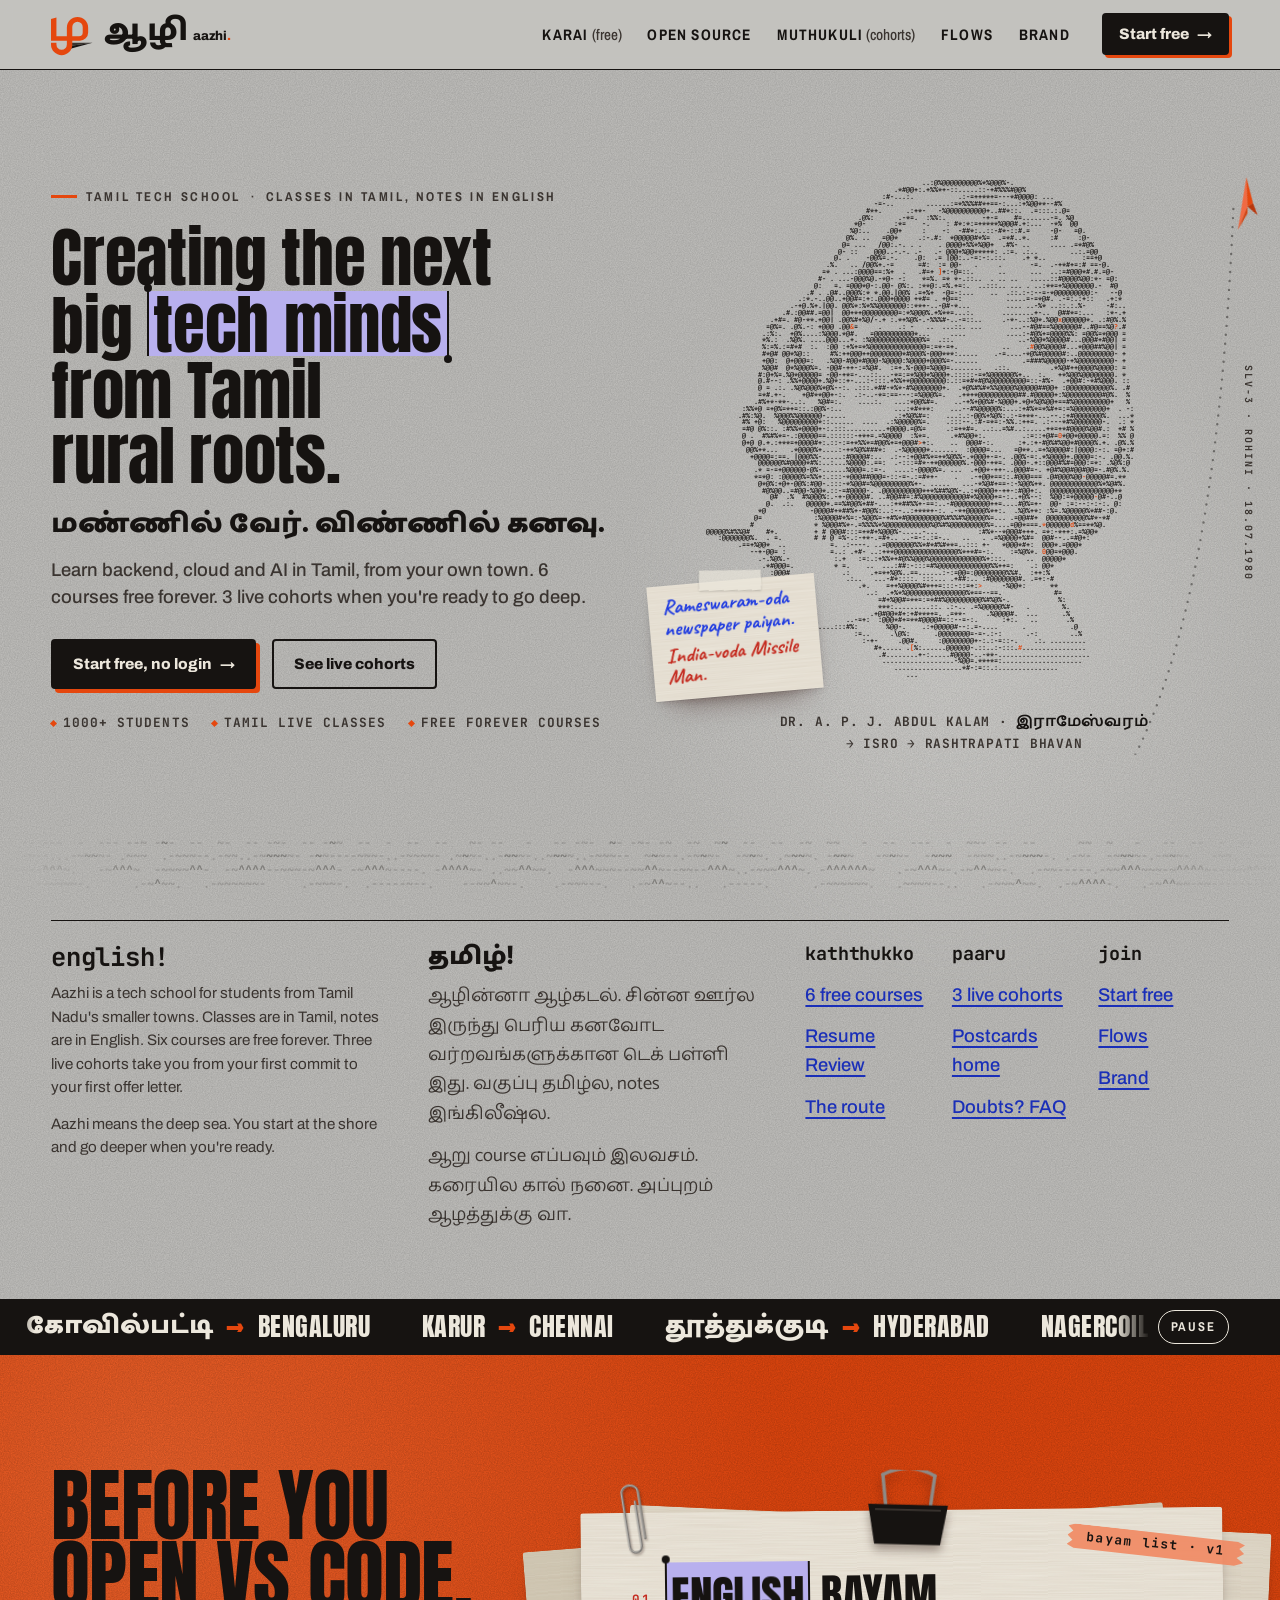
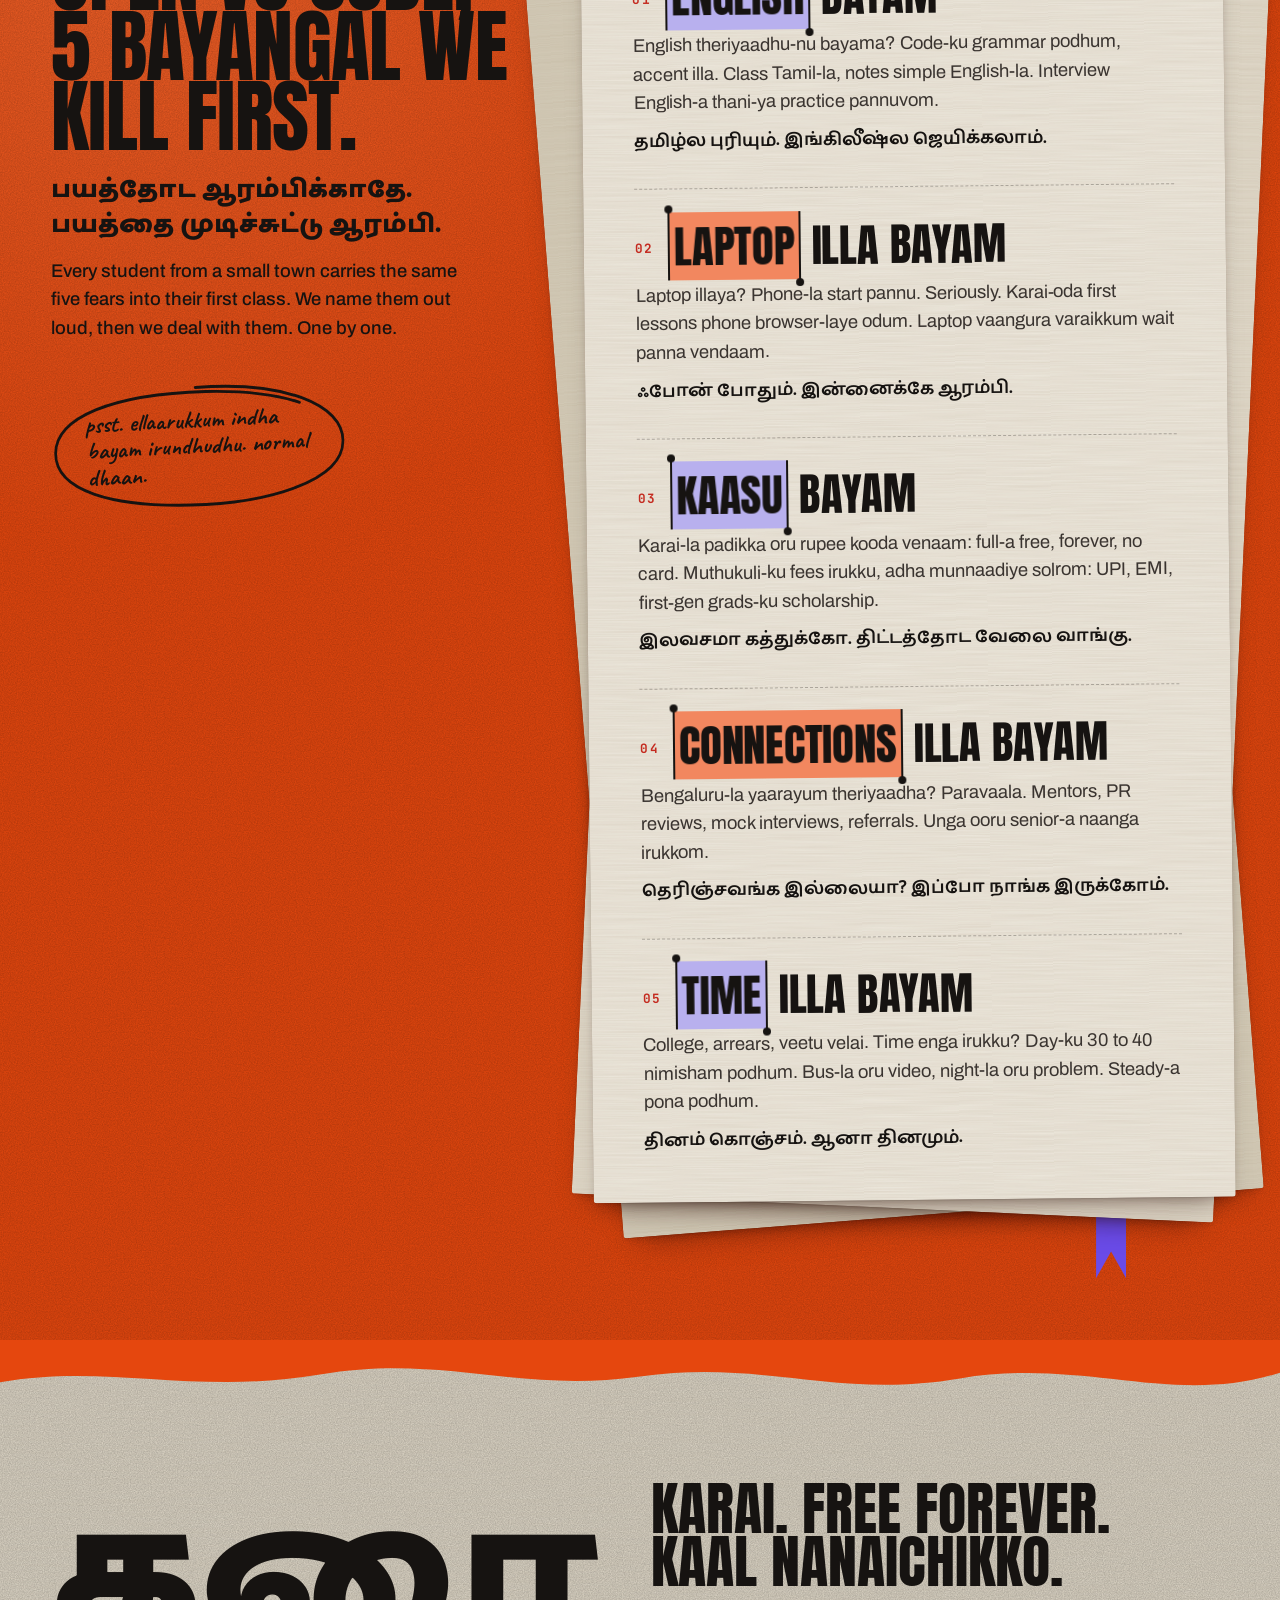
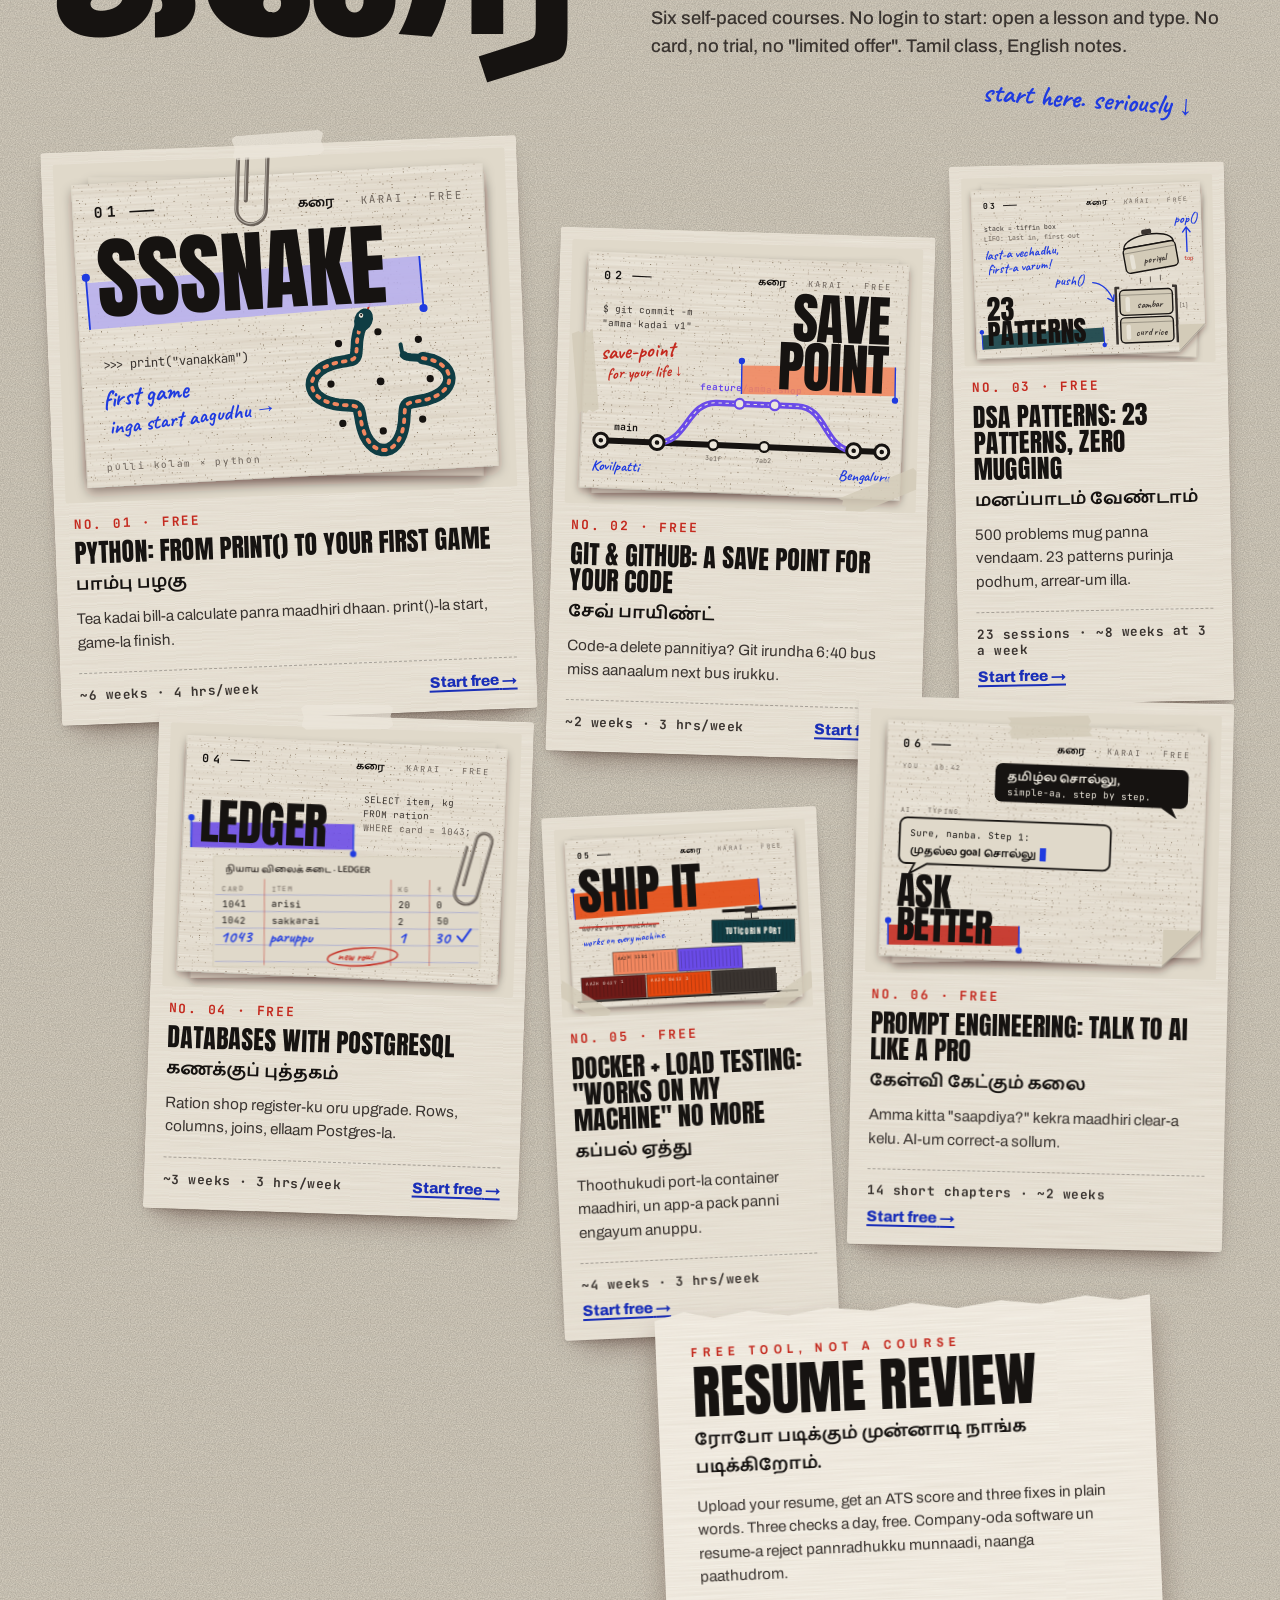
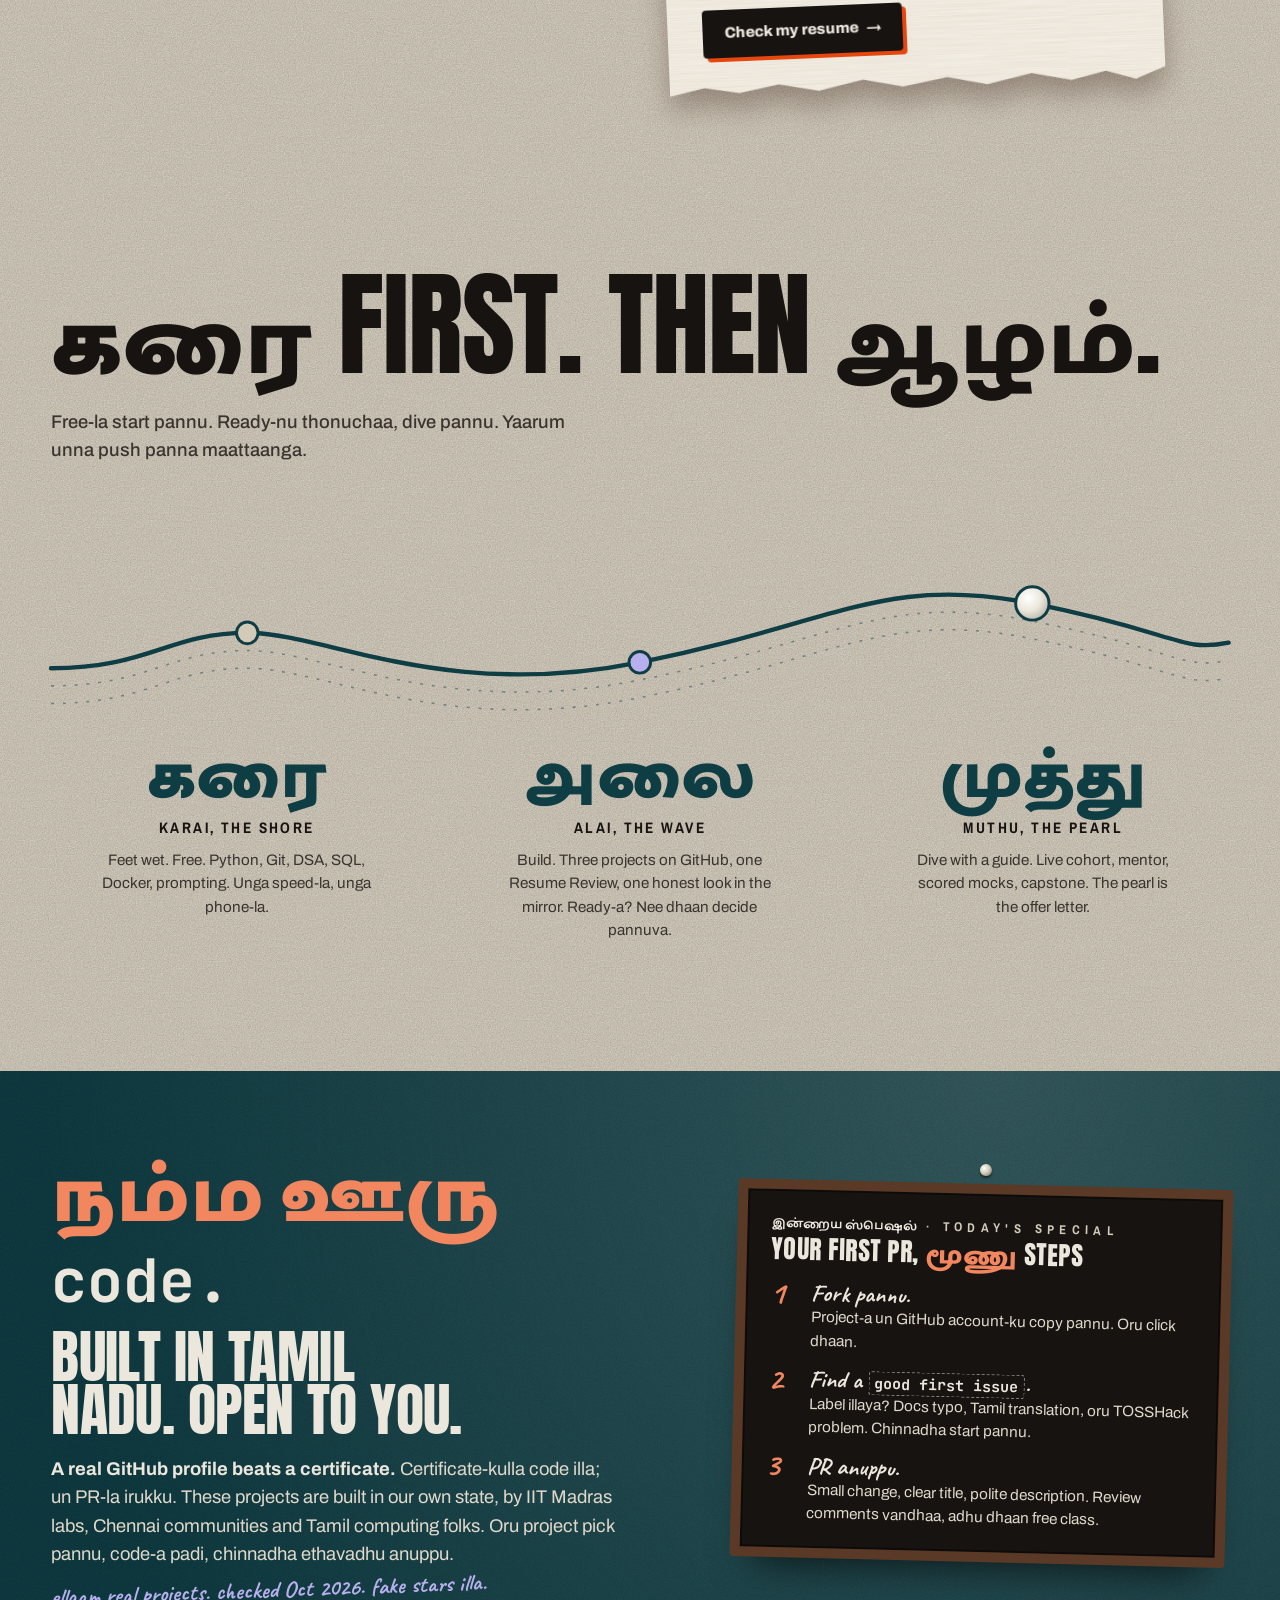
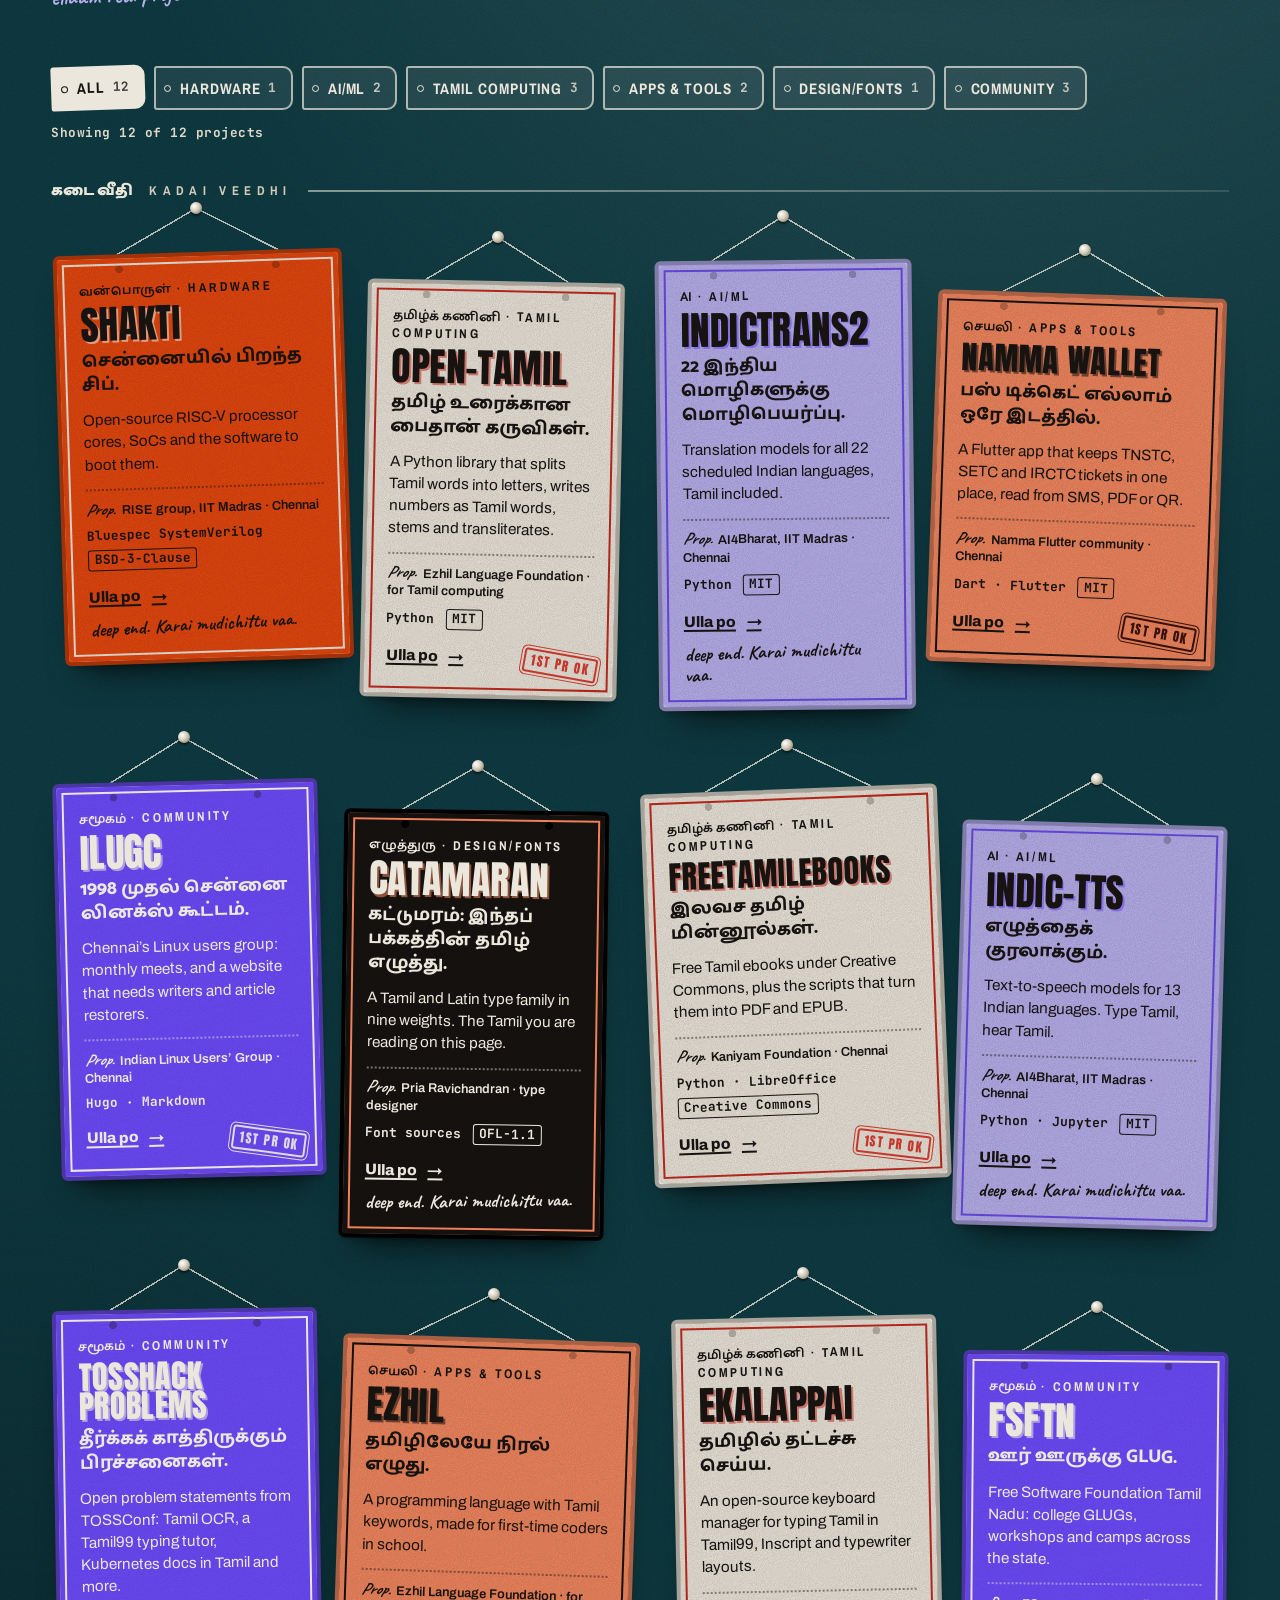
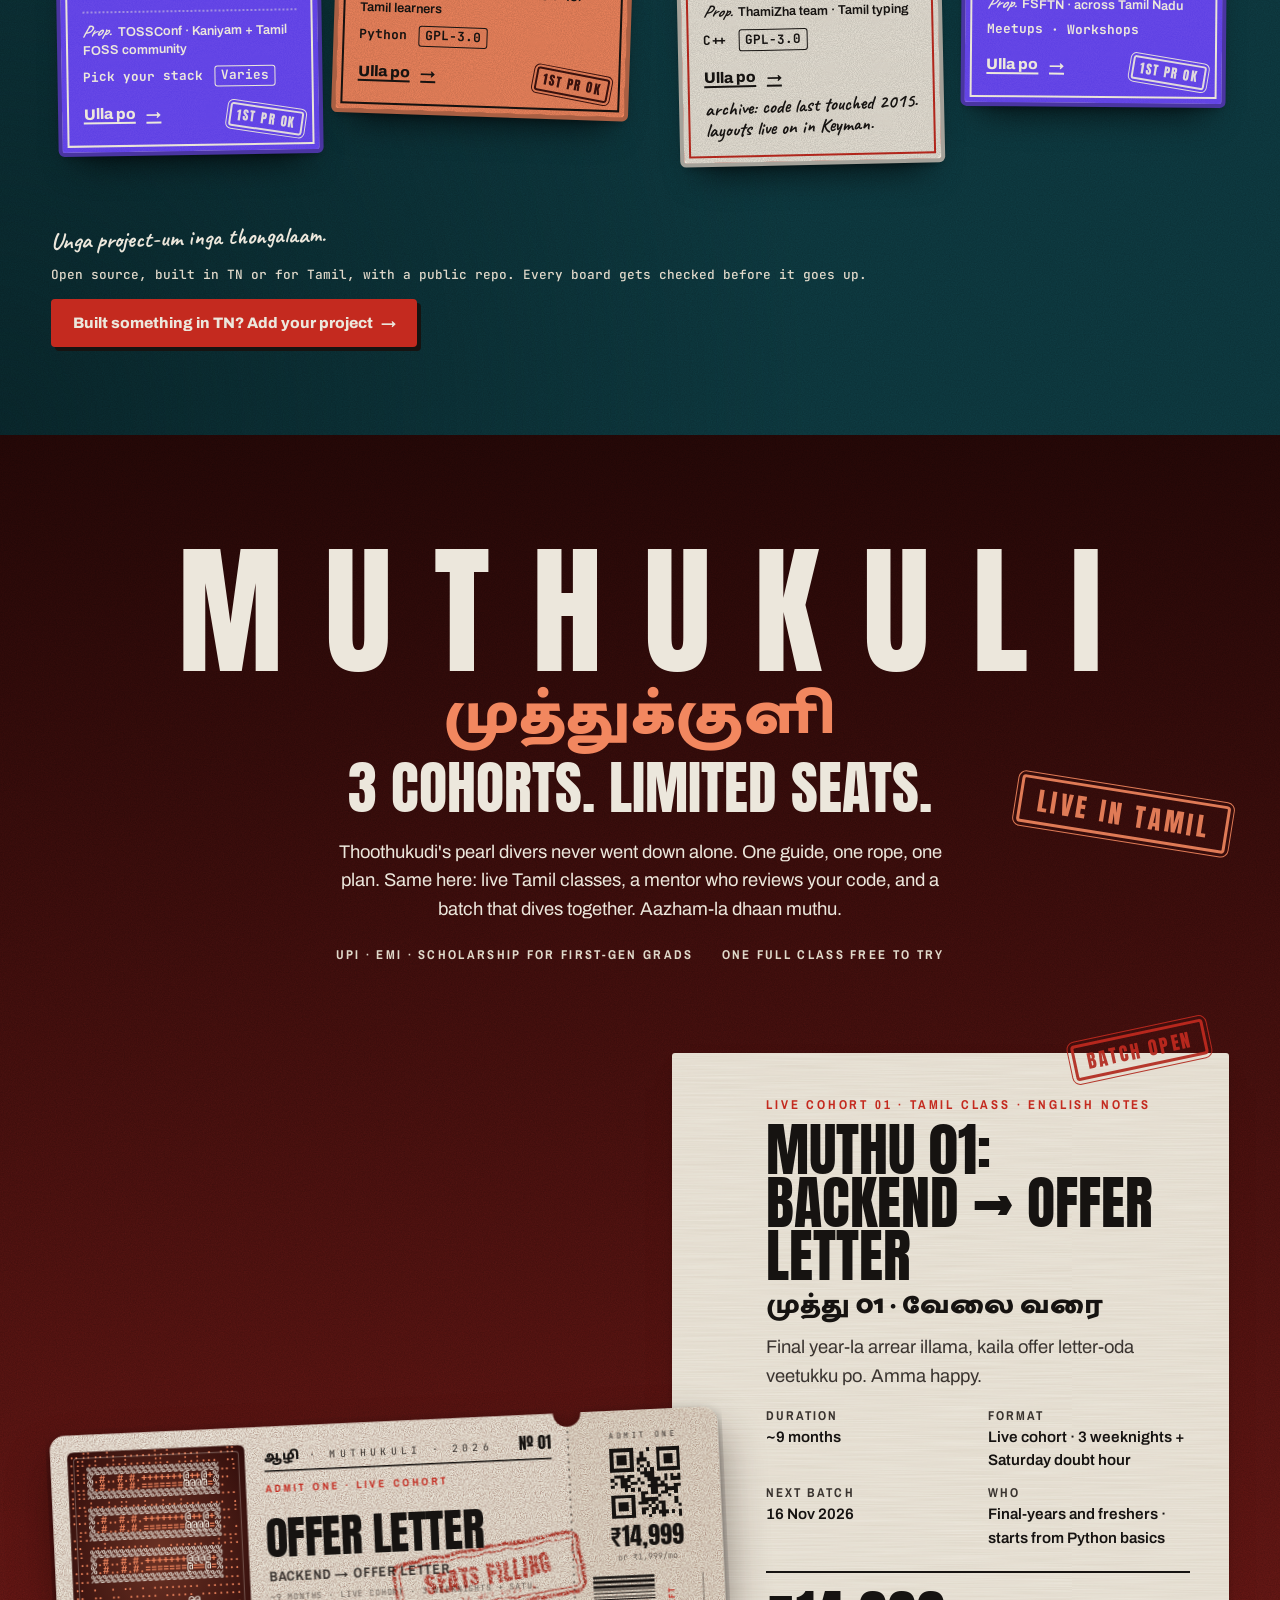
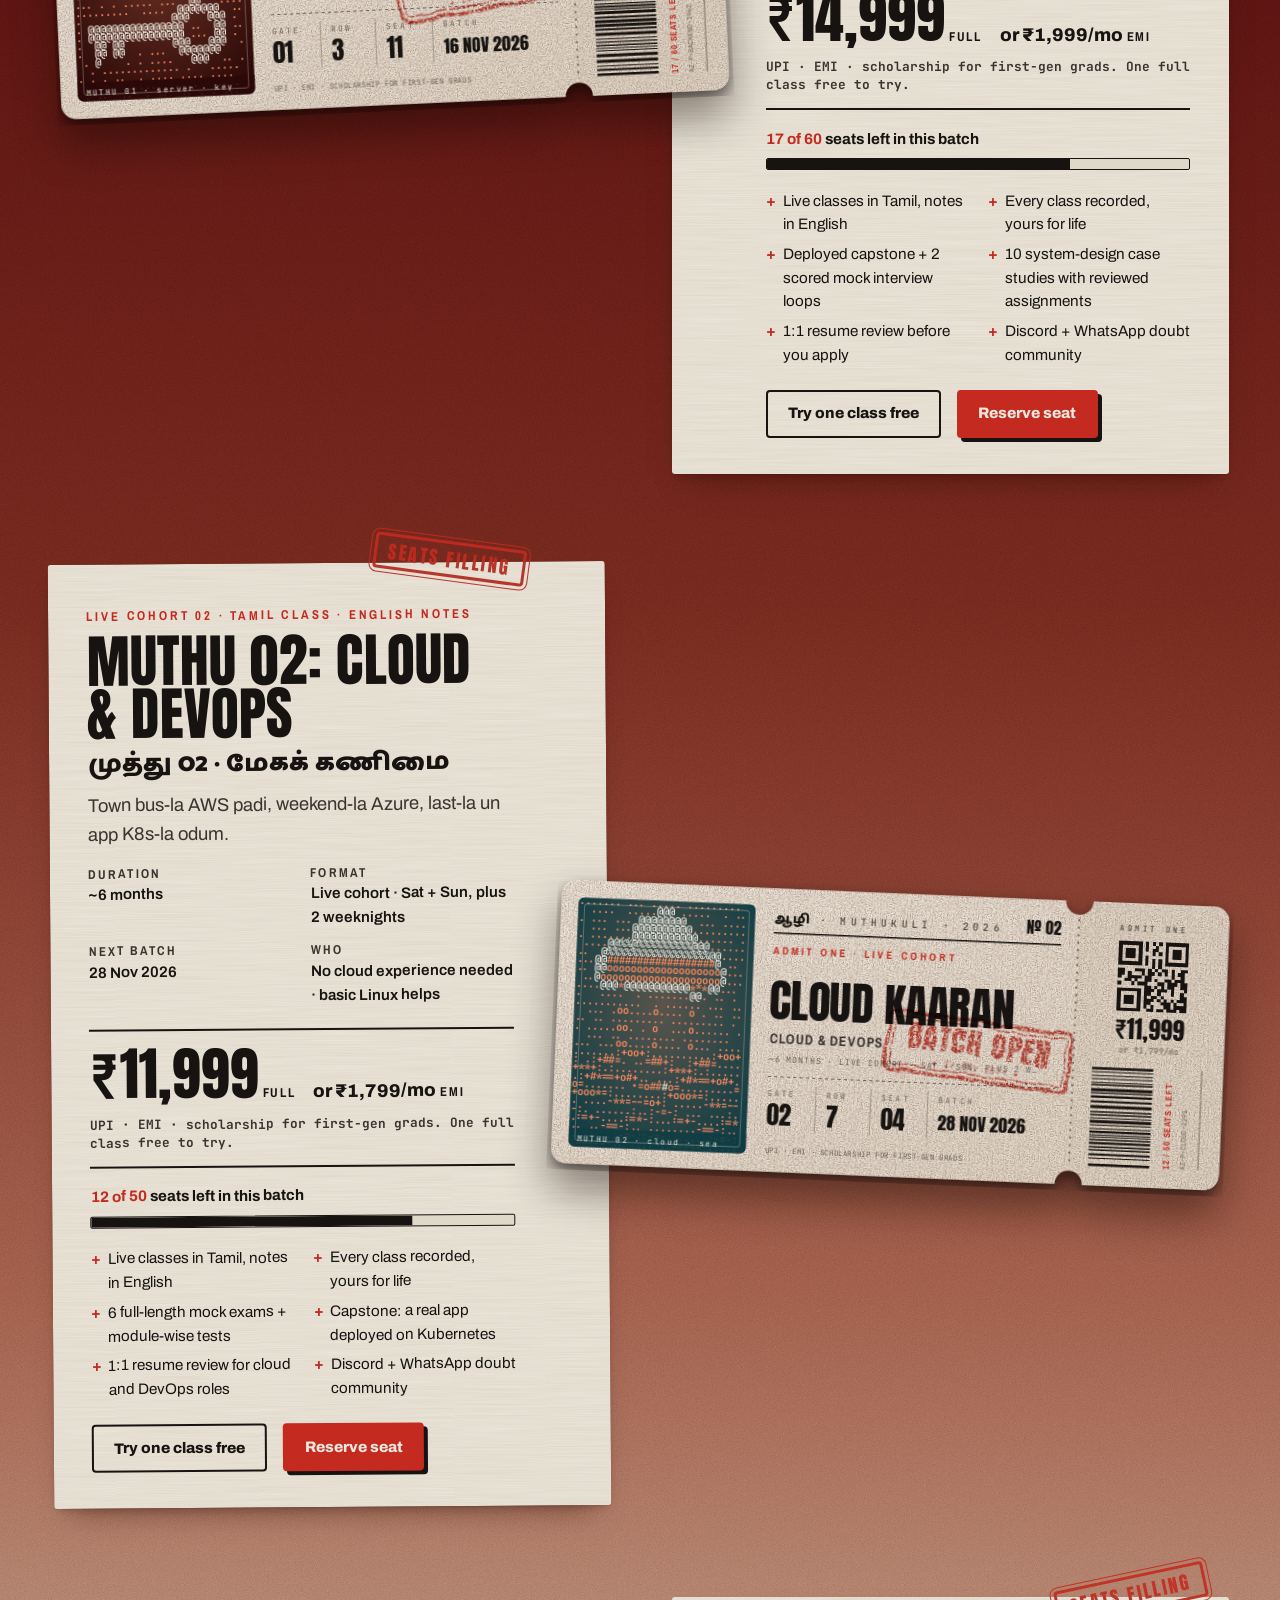
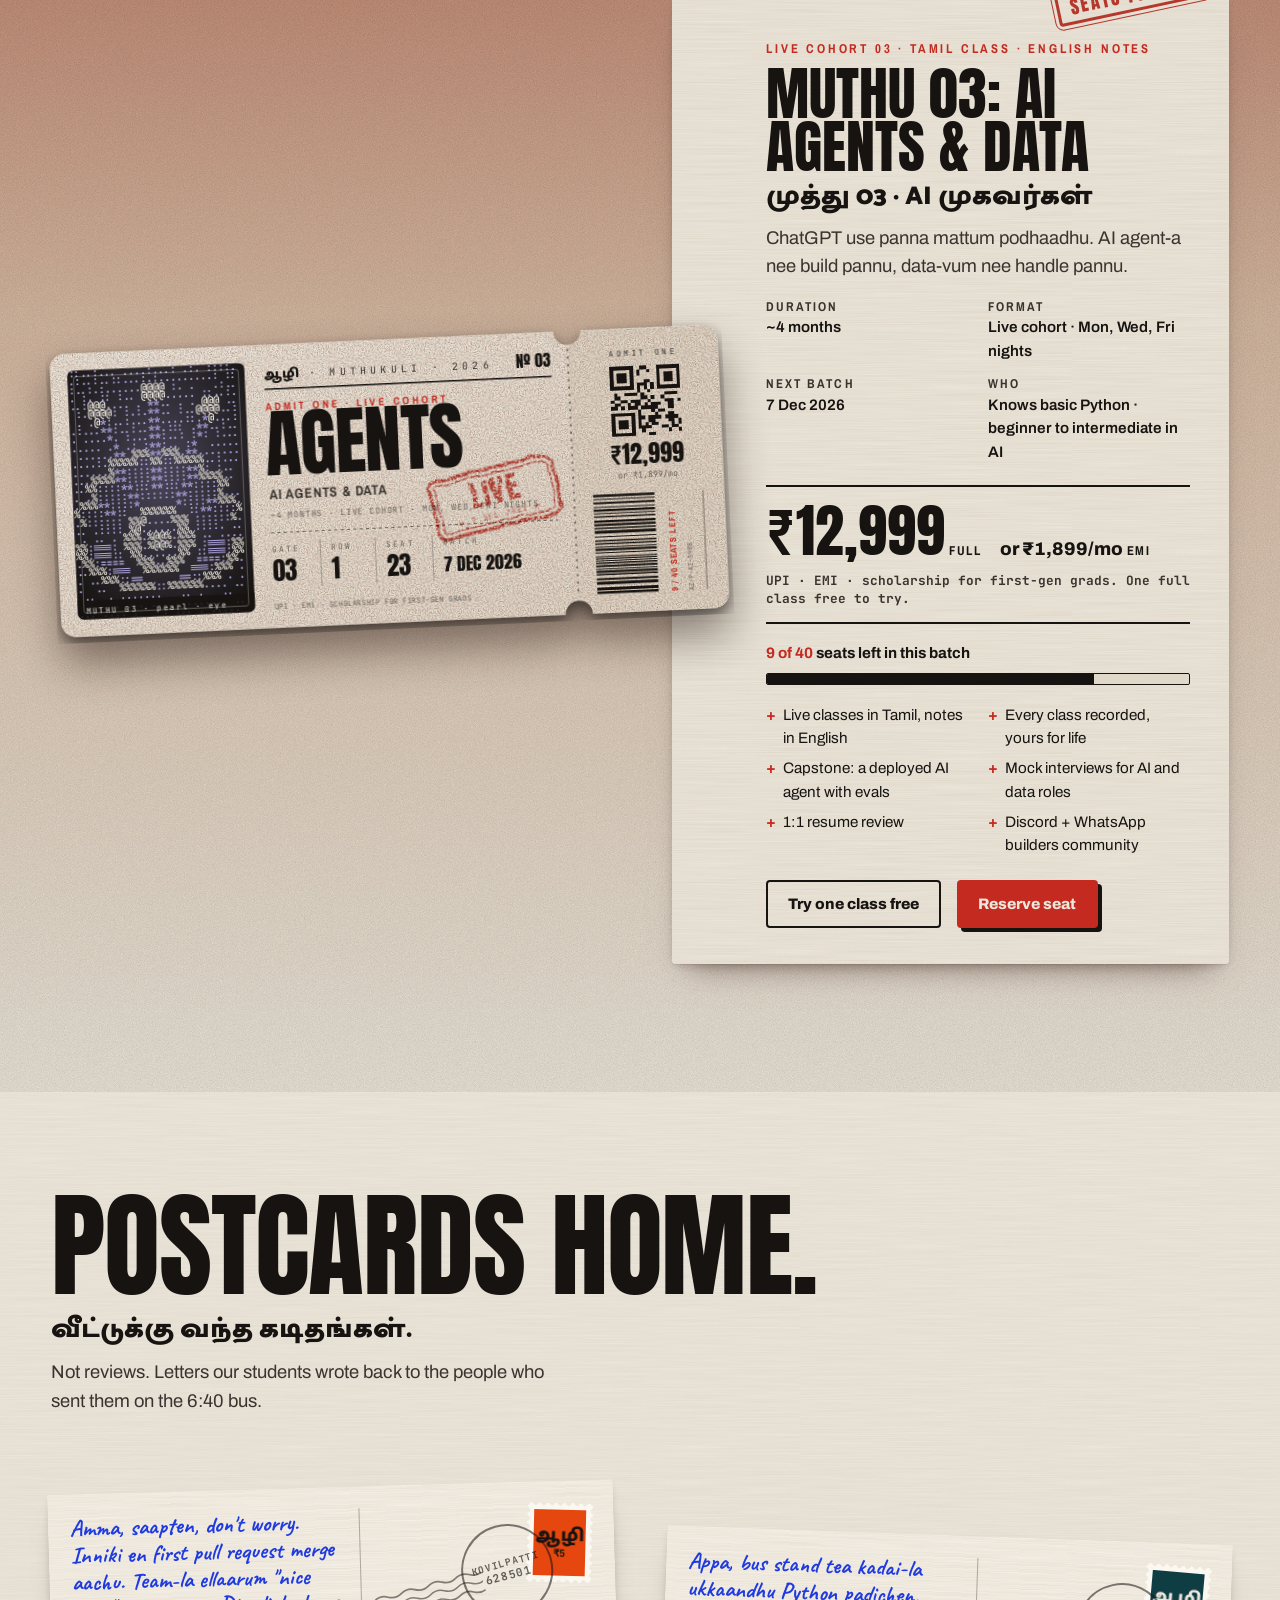
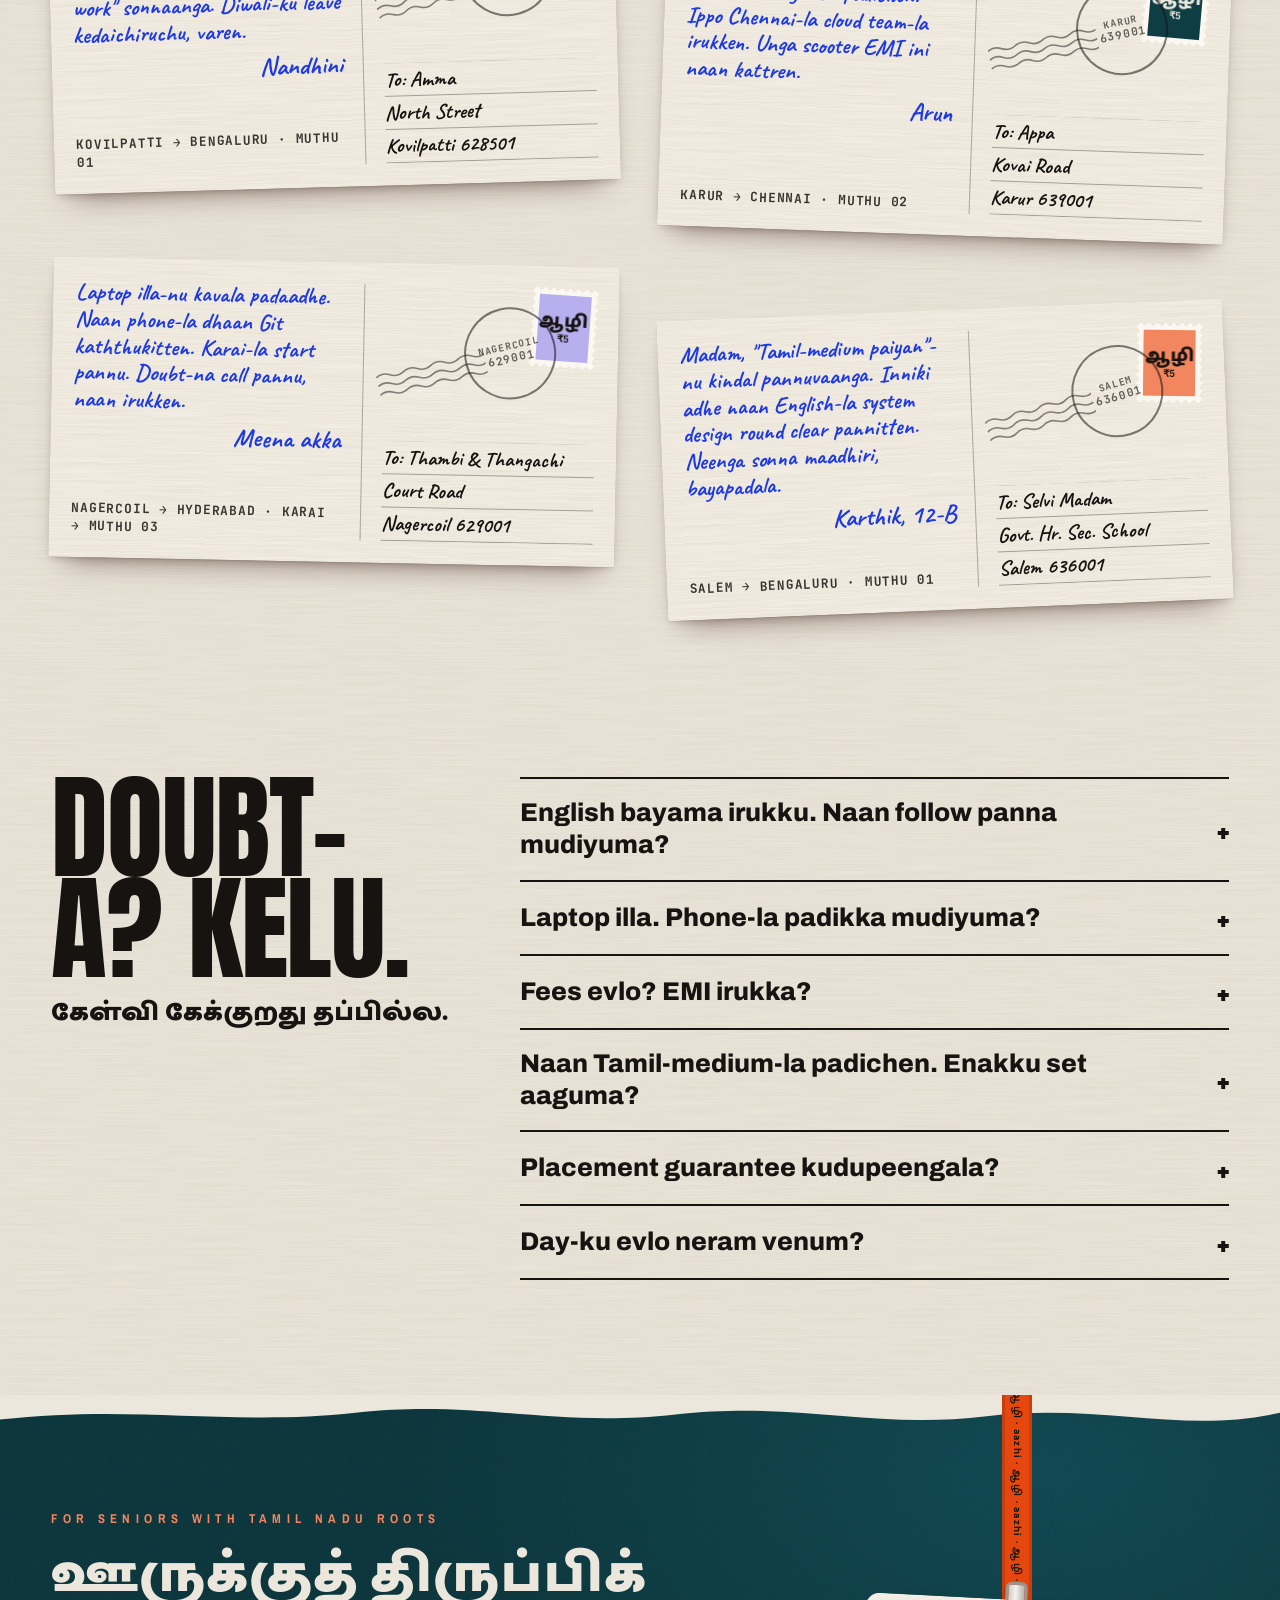
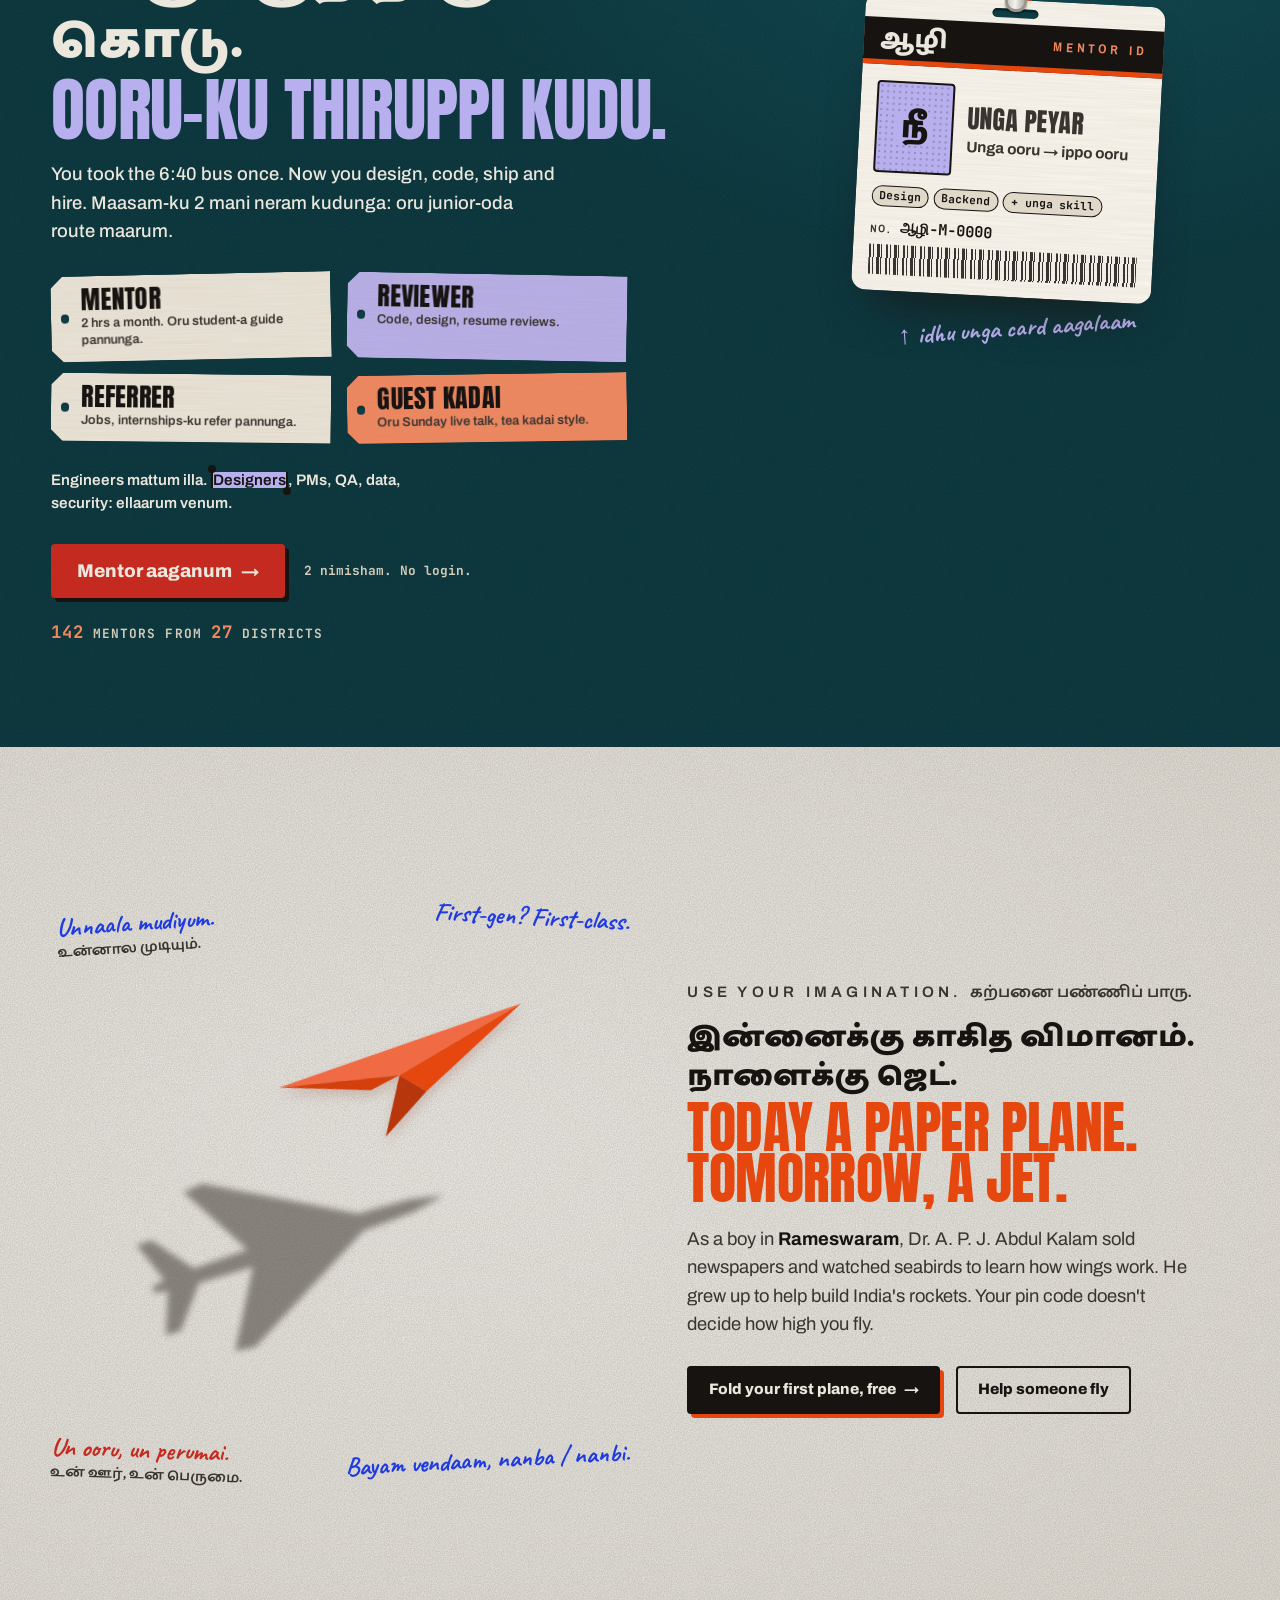
==== index.html @ e9d79b48 "Aazhi landing page, flows, brand book and brand mark Co-Authored-By: Claude Opus 5.5 <noreply@anthro" ====
<!doctype html>
<html lang="en">
<head>
  <meta charset="utf-8">
  <meta name="viewport" content="width=device-width, initial-scale=1, viewport-fit=cover">
  <title>ஆழி Aazhi · Creating the next big tech minds from Tamil rural roots</title>
  <link rel="icon" href="assets/mark/favicon.svg" type="image/svg+xml">
  <meta name="description" content="Creating the next big tech minds from Tamil rural roots. Aazhi is a Tamil tech school for students from Tamil Nadu's smaller towns. Classes in Tamil, notes in English. 6 courses free forever, 3 live cohorts that end in an offer letter.">
  <meta name="theme-color" content="#c3c2bf">
  <link rel="preconnect" href="https://fonts.googleapis.com">
  <link rel="preconnect" href="https://fonts.gstatic.com" crossorigin>
  <link rel="stylesheet" href="css/tokens.css">
  <link rel="stylesheet" href="css/site.css">
  <link rel="stylesheet" href="css/logo.css">
  <link rel="stylesheet" href="css/hero.css">
  <link rel="stylesheet" href="css/mentors.css">
  <link rel="stylesheet" href="css/takeoff.css">
  <link rel="stylesheet" href="css/oss.css">
  <script type="module" src="js/main.js"></script>
  <script type="module" src="js/mentors.js"></script>
  <script type="module" src="js/oss.js"></script>
</head>
<body>
  <a class="skip" href="#main">Skip to content</a>

  <!-- 1. NAV ============================================================ -->
  <header class="nav" role="banner">
    <div class="nav__inner">
      <a class="logo logo--h nav__logo" href="#top" aria-label="Aazhi, home">
        <svg class="logo__mark" viewBox="0 0 100 92" aria-hidden="true" focusable="false"><path class="logo__wing" d="M40 62H99.5L40 69.97Z"/><path class="logo__fold" d="M40 69.97L99.5 62L40 77.95Z"/><path class="logo__ltr" d="M0 4.5L13 1V46H38V25.5A25.5 25.5 0 0 1 89 25.5V37A20 20 0 0 1 69 57H51V66A25.5 25.5 0 0 1 0 66V62H13V66A12.5 12.5 0 0 0 38 66V57H0ZM51 46V24A12.5 12.5 0 0 1 76 24V37A9 9 0 0 1 67 46Z"/></svg>
        <span class="logo__word" aria-hidden="true"><span class="logo__ta" lang="ta">ஆழி</span><span class="logo__en">aazhi<b>.</b></span></span>
      </a>
      <nav class="nav__links" aria-label="Main">
        <ul>
          <li><a href="#karai">Karai <span class="nav__sub">(free)</span></a></li>
          <li><a href="#oss">Open source</a></li>
          <li><a href="#muthukuli">Muthukuli <span class="nav__sub">(cohorts)</span></a></li>
          <li><a href="flows.html">Flows</a></li>
          <li><a href="brand.html">Brand</a></li>
        </ul>
      </nav>
      <a class="btn btn--ink nav__cta" href="#karai">Start free <span aria-hidden="true">→</span></a>
    </div>
  </header>

  <main id="main" tabindex="-1">

    <!-- 2. HERO: classic split on fog. The pitch on the left; on the right an ASCII tribute to
         Dr. A. P. J. Abdul Kalam (from assets/portrait/kalam-source.png), the SLV-3 arc and a
         faint ASCII sea. A tribute, never an endorsement. -->

    <section class="hero" id="top" aria-labelledby="hero-title">
      <div class="hero__split">
        <div class="hero__sky" aria-hidden="true">
          <div class="hero__sea" id="hero-sea" data-sky="off"></div>
        </div>

        <div class="hero__inner">
        <div class="hero__copy">
          <p class="hero__eyebrow"><span>Tamil tech school</span> <span class="hero__dot" aria-hidden="true">·</span> <span>Classes in Tamil, notes in English</span></p>
          <h1 id="hero-title" class="hero__title">Creating the next big <mark class="hl hl--lav hero__hl">tech minds</mark> from Tamil rural roots.</h1>
          <p class="hero__tamil" lang="ta">மண்ணில் வேர். விண்ணில் கனவு.</p>
          <p class="hero__sub">Learn backend, cloud and AI in Tamil, from your own town. 6 courses free forever. 3 live cohorts when you're ready to go deep.</p>
          <div class="hero__ctas">
            <a class="btn btn--ink" href="#karai">Start free, no login <span aria-hidden="true">→</span></a>
            <a class="btn btn--line" href="#muthukuli">See live cohorts</a>
          </div>
          <ul class="hero__trust" aria-label="Aazhi at a glance">
            <li>1000+ students</li>
            <li>Tamil live classes</li>
            <li>Free forever courses</li>
          </ul>
        </div>

        <figure class="hero__portrait">
          <p class="vh">A tribute to Dr. A. P. J. Abdul Kalam, drawn entirely in code characters from a pencil sketch: his silver hair, a warm smile, his hand at his chin.</p>
          <div class="hero__flight" aria-hidden="true">
            <svg viewBox="0 0 100 100" preserveAspectRatio="none" focusable="false">
              <path class="hero__flight-path" d="M 80 104 C 93 84, 99 50, 101 6" fill="none" vector-effect="non-scaling-stroke"/>
            </svg>
            <span class="hero__flight-tag">SLV-3 · Rohini · 18.07.1980</span>
            <span class="hero__plane">
              <svg viewBox="0 0 400 220" focusable="false">
                <path fill="#f06a43" d="M8 118 392 14 196 112Z"/>
                <path fill="#e5470e" d="M196 112 392 14 236 140Z"/>
                <path fill="#b8360b" d="M196 112 236 140 168 206Z"/>
                <path fill="#d4400c" d="M8 118 196 112 150 132Z"/>
              </svg>
            </span>
          </div>
          <div class="hero__arch">
<pre id="ascii-hero" class="hero__ascii" aria-hidden="true">
                                             ..:--==-:::..
                                     .:-::::=====----:-=++==-.
                                  :::....        .-------::-+**- ...
                                .-..   ...:...:-+*#**+-::--...\=--::-:
                              .=:......--...---......-...  .:.....:: :-
                             =-.... .-/   .     . .:-====+-. ......-. .+
                            +/...  /*/.  ... ....===:..:-=-:-.... .=.   +.
                          .+..:.  =%/.   ..... =%+=+=+=...==.:. .  : ... +:
                         .= ..  .##.:.. ..  ..|@#-**+*+-..:-.:... .. ...:.+=
                        :/...  /%+:.: ...=.  :.#=..:::::::.  ...... ......:-=
                       ::.... -%+-:-. .  |-. :.=*:..........  .....:-==\.:.:-+
                      -.:....*%*-:-=... ..+=..=.-:-:....::... .::.::-=*+*=..:\*
                     -...:..#%=*::*+.=- .:=+..=:-::...::::.:....::--=*%###=.. -+
                    -...*..*@+:--|@= #%. -=-. =--:::.......:::::--==+=+*#+..  :=.
                 .:=.-.#-.|@+=--:*@#*@#.-+-.  +--.... ....::..:-=+.  ..  ... .-:-
               .::= -:-@|.=%=-+#%@%*+=/=**+..-=-:.:.......::..::-.. ..........=.-
             .-:.+|.-.*@|.*%+==+/... ..-=-./===::--::.....:-::-*-./+#%%%#+:..-*--.
            :-: .+.::.=@= -@=.   . .....  .....:-:...........:-*+=-#@%#+/.-+-=#-:.
           :::  |#|...:*@|.\:  :#@@%@@%#+-:...:....  .   ....:-+*=+#%*-..*%+=+%|:.
           -::..=+| ::..#|.-=:-+#%%%@%%@%#*::---..............:+#+#@%/.:=##+=*%.:.
           =+. -=*-:....=---#*=+#*#@%+=+#%-=%+==:.::....:-::::+**##%%|::*###*##.:.
           =*. -+*%+\...*#-=+==%#.:=#=.\*#++#%=-::::...       ....-+#+-+##**##*...
          .-+|.|++%%#=.:*=-=-:.:-::.....:=*-*%+::-:::::-*#*-. . .   -+*++%%#%#+...
          -:--. -=+%%*:=*-:--::-::::++-+#%%*#%-::-=+=*+*#%%%%+::-=-...+#-:-=+*+ ..
          -:.::..\+*##-#=-::.:-:-==-+==+=%%#%=:..:++=++*##%#+-=#++#=.-*%%###%*=. -
          :--:-.......++-:...:-::-....::=++=-. ..:==+#*+#@@*.-==#+#=-=+#@@#%*#=  :.
        .:-.|+-=---: =*-:...........:::-++=-.  .::-=+#**=:...:=+==+=--=*@##%#+....:
      ..:::. \##*+##%%-:.:...........:=+*=-.  .:::::**=++:.::-=-:::-:-=#%*#**|. :.:
       :: +...\#@%%@%*-:::::..:::..:=%#=*=:   .:--=:::--::*=:--:..---=+#*%**=:..-.:
       :. .=--::::#%%+-::--:::--::-*%*  ==:  ..:==*+::...... .:::-+===*+%#**:-..*.-
       =. -.::\--=%##=-:----=++=-**=--+*+=-....:. \%*-:..   .:.--=*=+*+=@##=-:..#.-
       .*=-\..  .=%#*+::::-=+**+=-...-=#%**-::::.  =%#-::...+=-.:-+#**:-@%#:-:.-+.-
         :#%+==\.+%++=:::::=#%*::-..:--:=+-==*%%%*-:%%---:.:#*:-::*%*+-+@#--:./#|-.
          :---=%@@#:+=:::::=%%=:--...:::-+++=-::::..=#===-..#%--. -*+#+**=+-:.*=.=
         :-+\.|##@#:++-:::-=#%++#+::::-::-=-:. .....-+*=--::*@+-: .+*@*#%%#**+-.+
          =+*-*/.*#:-#=::--=*%+::=%%#%%#+-.::::. .::-+*+==-:-#%--..*%@%#%%%+-*#==
           .:+. -.==*%*::--+###:..:*#++-+*++#**##+-=+%%+=--:-*+-:  **/=+####*+//:
           :+  ..  :%@%-:-++**==-:::-====--=:.:+%@@#%@*=-::.:#==:..#/.------::.+
          *.         *@#+==+=-=#*-::--::-===-:.:::-%@#+=::..:%+=. |-.*@@#*++=:=
        .-            -#%*++--+**==+***%%%%##++***#%%*+:::.:**--. ##@@%*++===:
-===--=-:  .:.       ...*#+-:-=+=+##*=::..:.. .  ...:=+-::=##-=: .=-==-:-+*+
   .=---.. ..:.       . :.=-:-=-:-+:. .:--::-::.........-+#@=+=. =*-::-=+/
       .:==+\ :         :...:-:..:-+*##*#*+***++-::-:::. .-*+*=. *%=:=%#
         ...=*..        . :. \-.:-++==**##**###%%#*++=::...  :-. *@+**:
           .-#%\.         .: ..:..:::+=--::-=+**+*#@@%#+=--....:.=*.
             ::+           -....:---+=.:-.::::::-*-.-*@@%#*+-..--:-
                .           :.:....==:--::--::..--::. .:-+#%*:..::::
                               ... .-=*@@@@%%#**+===--::... .....  ::
                                 .-=+=::-::-----===***=++-...   .   -.
                                 :-=-.:::::::..:-:. .-+%%*+:.... .   =
                             .::.\**++--=+*+=:.:-=::.....=+:. ...    .-
                    ..:::..:=:.....=*\. ...-=%%*---:-:...   .......   .-
                             :::.....*=......*@@%%#=--:--... .::....  ..-
                               .::... .+-... .*@%@@=-:::--::..............
                                 .-::...\--:...=#%#|.:--:.................
                                  .........::...\+*-:===-::..............
                                     .............---::.........
                                                   ..
</pre>
          </div>
          <figcaption>
            <p id="ascii-caption" class="hero__caption">Dr. A. P. J. Abdul Kalam · <span lang="ta">இராமேஸ்வரம்</span> → ISRO → Rashtrapati Bhavan</p>
          </figcaption>
          <p class="hero__hand hand">Rameswaram-oda newspaper paiyan. <span>India-voda Missile Man.</span></p>
        </figure>
        </div>
      </div>

      <div class="hero__cols">
        <div class="hero__col">
          <h2 class="hero__col-h">english!</h2>
          <p>Aazhi is a tech school for students from Tamil Nadu's smaller towns. Classes are in Tamil, notes are in English. Six courses are free forever. Three live cohorts take you from your first commit to your first offer letter.</p>
          <p>Aazhi means the deep sea. You start at the shore and go deeper when you're ready.</p>
        </div>
        <div class="hero__col" lang="ta">
          <h2 class="hero__col-h">தமிழ்!</h2>
          <p>ஆழின்னா ஆழ்கடல். சின்ன ஊர்ல இருந்து பெரிய கனவோட வர்றவங்களுக்கான டெக் பள்ளி இது. வகுப்பு தமிழ்ல, notes இங்கிலீஷ்ல.</p>
          <p>ஆறு course எப்பவும் இலவசம். கரையில கால் நனை. அப்புறம் ஆழத்துக்கு வா.</p>
        </div>
        <nav class="hero__col hero__links" aria-label="Quick links">
          <div>
            <h2 class="hero__col-h">kaththukko</h2>
            <ul>
              <li><a href="#karai">6 free courses</a></li>
              <li><a href="#resume">Resume Review</a></li>
              <li><a href="#route">The route</a></li>
            </ul>
          </div>
          <div>
            <h2 class="hero__col-h">paaru</h2>
            <ul>
              <li><a href="#muthukuli">3 live cohorts</a></li>
              <li><a href="#proof">Postcards home</a></li>
              <li><a href="#faq">Doubts? FAQ</a></li>
            </ul>
          </div>
          <div>
            <h2 class="hero__col-h">join</h2>
            <ul>
              <li><a href="#karai">Start free</a></li>
              <li><a href="flows.html">Flows</a></li>
              <li><a href="brand.html">Brand</a></li>
            </ul>
          </div>
        </nav>
      </div>
    </section>

    <!-- 3. TOWN TICKER ===================================================== -->
    <section class="ticker" id="ticker" aria-label="Where our people went: town to city">
      <div class="ticker__viewport">
        <div class="ticker__track">
          <ul class="ticker__list">
            <li><span lang="ta">கோவில்பட்டி</span> <i aria-hidden="true">→</i> Bengaluru</li>
            <li>Karur <i aria-hidden="true">→</i> Chennai</li>
            <li><span lang="ta">தூத்துக்குடி</span> <i aria-hidden="true">→</i> Hyderabad</li>
            <li>Nagercoil <i aria-hidden="true">→</i> Bengaluru</li>
            <li>Theni <i aria-hidden="true">→</i> Coimbatore</li>
            <li><span lang="ta">சிவகாசி</span> <i aria-hidden="true">→</i> Pune</li>
            <li>Kumbakonam <i aria-hidden="true">→</i> Chennai</li>
            <li>Pudukkottai <i aria-hidden="true">→</i> Bengaluru</li>
            <li><span lang="ta">விழுப்புரம்</span> <i aria-hidden="true">→</i> Chennai</li>
            <li>Dindigul <i aria-hidden="true">→</i> Hyderabad</li>
            <li>Namakkal <i aria-hidden="true">→</i> Bengaluru</li>
            <li><span lang="ta">ஈரோடு</span> <i aria-hidden="true">→</i> Coimbatore</li>
            <li>Tirunelveli <i aria-hidden="true">→</i> Chennai</li>
            <li>Thanjavur <i aria-hidden="true">→</i> Remote, from home</li>
          </ul>
          <ul class="ticker__list" aria-hidden="true">
            <li><span lang="ta">கோவில்பட்டி</span> <i>→</i> Bengaluru</li>
            <li>Karur <i>→</i> Chennai</li>
            <li><span lang="ta">தூத்துக்குடி</span> <i>→</i> Hyderabad</li>
            <li>Nagercoil <i>→</i> Bengaluru</li>
            <li>Theni <i>→</i> Coimbatore</li>
            <li><span lang="ta">சிவகாசி</span> <i>→</i> Pune</li>
            <li>Kumbakonam <i>→</i> Chennai</li>
            <li>Pudukkottai <i>→</i> Bengaluru</li>
            <li><span lang="ta">விழுப்புரம்</span> <i>→</i> Chennai</li>
            <li>Dindigul <i>→</i> Hyderabad</li>
            <li>Namakkal <i>→</i> Bengaluru</li>
            <li><span lang="ta">ஈரோடு</span> <i>→</i> Coimbatore</li>
            <li>Tirunelveli <i>→</i> Chennai</li>
            <li>Thanjavur <i>→</i> Remote, from home</li>
          </ul>
        </div>
      </div>
      <button class="ticker__toggle" id="ticker-toggle" type="button" aria-pressed="false">Pause</button>
    </section>

    <!-- 4. MANIFESTO (ref 2: chilli field, paper stack) =================== -->
    <section class="manifesto" id="manifesto" aria-labelledby="manifesto-title">
      <div class="manifesto__inner">
        <div class="manifesto__head">
          <h2 id="manifesto-title" class="manifesto__title">Before you open VS Code, 5 bayangal we kill first.</h2>
          <p class="manifesto__ta" lang="ta">பயத்தோட ஆரம்பிக்காதே. பயத்தை முடிச்சுட்டு ஆரம்பி.</p>
          <p class="manifesto__lede">Every student from a small town carries the same five fears into their first class. We name them out loud, then we deal with them. One by one.</p>
          <div class="circled">
            <p class="circled__text hand">psst. ellaarukkum indha bayam irundhudhu. normal dhaan.</p>
            <svg class="circled__ring" viewBox="0 0 300 120" preserveAspectRatio="none" aria-hidden="true" focusable="false">
              <path d="M150 8 C 236 6, 292 30, 290 62 C 288 98, 214 114, 140 112 C 66 110, 10 94, 12 60 C 14 28, 70 10, 160 12 C 196 13, 228 18, 250 26" fill="none" stroke="currentColor" stroke-width="2.6" stroke-linecap="round"/>
            </svg>
          </div>
        </div>

        <div class="stack">
          <span class="stack__bookmark" aria-hidden="true"></span>
          <svg class="stack__binder" viewBox="0 0 120 90" aria-hidden="true" focusable="false">
            <path d="M30 6 Q60 -10 90 6" fill="none" stroke="#8d8a86" stroke-width="4" stroke-linecap="round"/>
            <path d="M30 6 L 34 40" stroke="#8d8a86" stroke-width="4" stroke-linecap="round"/>
            <path d="M90 6 L 86 40" stroke="#8d8a86" stroke-width="4" stroke-linecap="round"/>
            <path d="M14 40 L 106 40 L 98 86 L 22 86 Z" fill="#161311"/>
            <path d="M22 46 L 98 46" stroke="#3a3430" stroke-width="2"/>
          </svg>
          <svg class="stack__clip" viewBox="0 0 40 110" aria-hidden="true" focusable="false">
            <path d="M28 30 L28 88 C28 100 12 100 12 88 L12 18 C12 4 34 4 34 18 L34 80" fill="none" stroke="#7d7a76" stroke-width="3.2" stroke-linecap="round"/>
            <path d="M28 30 L28 88 C28 100 12 100 12 88 L12 18 C12 4 34 4 34 18 L34 80" fill="none" stroke="#e8e6e2" stroke-width="1" stroke-linecap="round" transform="translate(-.8 -.8)" opacity=".7"/>
          </svg>
          <p class="tape" aria-hidden="true">bayam list · v1</p>

          <div class="stack__sheet">
            <ol class="fears">
              <li class="fear">
                <h3 class="fear__name"><span class="fear__no" aria-hidden="true">01</span> <mark class="hl hl--lav">English</mark> bayam</h3>
                <p>English theriyaadhu-nu bayama? Code-ku grammar podhum, accent illa. Class Tamil-la, notes simple English-la. Interview English-a thani-ya practice pannuvom.</p>
                <p class="fear__ta" lang="ta">தமிழ்ல புரியும். இங்கிலீஷ்ல ஜெயிக்கலாம்.</p>
              </li>
              <li class="fear">
                <h3 class="fear__name"><span class="fear__no" aria-hidden="true">02</span> <mark class="hl hl--sal">Laptop</mark> illa bayam</h3>
                <p>Laptop illaya? Phone-la start pannu. Seriously. Karai-oda first lessons phone browser-laye odum. Laptop vaangura varaikkum wait panna vendaam.</p>
                <p class="fear__ta" lang="ta">ஃபோன் போதும். இன்னைக்கே ஆரம்பி.</p>
              </li>
              <li class="fear">
                <h3 class="fear__name"><span class="fear__no" aria-hidden="true">03</span> <mark class="hl hl--lav">Kaasu</mark> bayam</h3>
                <p>Karai-la padikka oru rupee kooda venaam: full-a free, forever, no card. Muthukuli-ku fees irukku, adha munnaadiye solrom: UPI, EMI, first-gen grads-ku scholarship.</p>
                <p class="fear__ta" lang="ta">இலவசமா கத்துக்கோ. திட்டத்தோட வேலை வாங்கு.</p>
              </li>
              <li class="fear">
                <h3 class="fear__name"><span class="fear__no" aria-hidden="true">04</span> <mark class="hl hl--sal">Connections</mark> illa bayam</h3>
                <p>Bengaluru-la yaarayum theriyaadha? Paravaala. Mentors, PR reviews, mock interviews, referrals. Unga ooru senior-a naanga irukkom.</p>
                <p class="fear__ta" lang="ta">தெரிஞ்சவங்க இல்லையா? இப்போ நாங்க இருக்கோம்.</p>
              </li>
              <li class="fear">
                <h3 class="fear__name"><span class="fear__no" aria-hidden="true">05</span> <mark class="hl hl--lav">Time</mark> illa bayam</h3>
                <p>College, arrears, veetu velai. Time enga irukku? Day-ku 30 to 40 nimisham podhum. Bus-la oru video, night-la oru problem. Steady-a pona podhum.</p>
                <p class="fear__ta" lang="ta">தினம் கொஞ்சம். ஆனா தினமும்.</p>
              </li>
            </ol>
          </div>
        </div>
      </div>
    </section>

    <!-- 5. KARAI (free) =================================================== -->
    <section class="karai" id="karai" aria-labelledby="karai-title">
      <svg class="shoreline" viewBox="0 0 1440 80" preserveAspectRatio="none" aria-hidden="true" focusable="false">
        <path d="M0 0 H1440 V34 C1320 70 1220 18 1080 40 C 940 62 860 20 720 38 C 580 56 500 14 360 36 C 220 58 120 24 0 44 Z"/>
      </svg>
      <div class="karai__inner">
        <header class="karai__head">
          <p class="karai__ta" lang="ta" aria-hidden="true">கரை</p>
          <h2 id="karai-title" class="karai__title">Karai. Free forever. <span>Kaal nanaichikko.</span></h2>
          <p class="karai__lede">Six self-paced courses. No login to start: open a lesson and type. No card, no trial, no "limited offer". Tamil class, English notes.</p>
          <p class="karai__note hand" aria-hidden="true">start here. seriously ↓</p>
        </header>

        <ul class="collage" id="karai-list" aria-label="Free courses">
          <!-- rendered by js/main.js from FREE_COURSES -->
        </ul>

        <aside class="torn" id="resume" aria-labelledby="resume-title">
          <div class="torn__paper">
            <p class="torn__kicker">Free tool, not a course</p>
            <h3 id="resume-title" class="torn__title">Resume Review</h3>
            <p class="torn__ta" lang="ta">ரோபோ படிக்கும் முன்னாடி நாங்க படிக்கிறோம்.</p>
            <p>Upload your resume, get an ATS score and three fixes in plain words. Three checks a day, free. Company-oda software un resume-a reject pannradhukku munnaadi, naanga paathudrom.</p>
            <a class="btn btn--ink torn__link" href="flows.html#f3">Check my resume <span aria-hidden="true">→</span></a>
          </div>
        </aside>
      </div>
    </section>

    <!-- 6. ROUTE (tide line) ============================================== -->
    <section class="route" id="route" aria-labelledby="route-title">
      <div class="route__inner">
        <h2 id="route-title" class="route__title"><span lang="ta">கரை</span> first. Then <span lang="ta">ஆழம்</span>.</h2>
        <p class="route__lede">Free-la start pannu. Ready-nu thonuchaa, dive pannu. Yaarum unna push panna maattaanga.</p>

        <div class="tide" data-reveal="tide">
          <svg class="tide__h" viewBox="0 0 1200 220" aria-hidden="true" focusable="false">
            <defs>
              <radialGradient id="pearl-grad" cx="38%" cy="34%" r="70%">
                <stop offset="0" stop-color="#ffffff"/>
                <stop offset=".55" stop-color="#ece7dc"/>
                <stop offset="1" stop-color="#b9b6b0"/>
              </radialGradient>
            </defs>
            <path class="tide__ghost" d="M0 168 C100 168 120 132 200 132 S 400 202 600 162 S 850 72 1000 102 S 1150 152 1200 142"/>
            <path class="tide__ghost" d="M0 186 C100 186 120 150 200 150 S 400 220 600 180 S 850 90 1000 120 S 1150 170 1200 160"/>
            <path class="tide__line" pathLength="1" d="M0 150 C100 150 120 114 200 114 S 400 184 600 144 S 850 54 1000 84 S 1150 134 1200 124"/>
            <circle class="tide__pt tide__pt--shore" cx="200" cy="114" r="11"/>
            <circle class="tide__pt tide__pt--wave" cx="600" cy="144" r="11"/>
            <circle class="tide__pt tide__pt--pearl" cx="1000" cy="84" r="17" fill="url(#pearl-grad)"/>
          </svg>
          <svg class="tide__v" viewBox="0 0 60 600" preserveAspectRatio="none" aria-hidden="true" focusable="false">
            <path class="tide__line" pathLength="1" d="M30 0 C 22 60, 38 120, 30 180 S 22 300, 30 360 S 38 480, 30 600"/>
          </svg>

          <ol class="tide__stops">
            <li class="stop stop--shore">
              <span class="stop__dot" aria-hidden="true"></span>
              <p class="stop__ta" lang="ta">கரை</p>
              <h3 class="stop__name">Karai, the shore</h3>
              <p>Feet wet. Free. Python, Git, DSA, SQL, Docker, prompting. Unga speed-la, unga phone-la.</p>
            </li>
            <li class="stop stop--wave">
              <span class="stop__dot" aria-hidden="true"></span>
              <p class="stop__ta" lang="ta">அலை</p>
              <h3 class="stop__name">Alai, the wave</h3>
              <p>Build. Three projects on GitHub, one Resume Review, one honest look in the mirror. Ready-a? Nee dhaan decide pannuva.</p>
            </li>
            <li class="stop stop--pearl">
              <span class="stop__dot" aria-hidden="true"></span>
              <p class="stop__ta" lang="ta">முத்து</p>
              <h3 class="stop__name">Muthu, the pearl</h3>
              <p>Dive with a guide. Live cohort, mentor, scored mocks, capstone. The pearl is the offer letter.</p>
            </li>
          </ol>
        </div>
      </div>
    </section>

    <!-- 6b. OPEN SOURCE BUILT IN TN (kadai veedhi of painted signboards) ===
         Boards rendered by js/oss.js (OSS_PROJECTS). Styles: css/oss.css.
         Sources for every project: research/oss-tn.md -->
    <section class="oss" id="oss" aria-labelledby="oss-title">
      <div class="oss__inner">
        <div class="oss__head">
          <div>
            <h2 id="oss-title">
              <span class="oss__ta" lang="ta">நம்ம ஊரு <span lang="en">code.</span></span>
              <span class="oss__title">Built in Tamil Nadu. Open to you.</span>
            </h2>
            <p class="oss__lede"><strong>A real GitHub profile beats a certificate.</strong> Certificate-kulla code illa; un PR-la irukku. These projects are built in our own state, by IIT Madras labs, Chennai communities and Tamil computing folks. Oru project pick pannu, code-a padi, chinnadha ethavadhu anuppu.</p>
            <p class="oss__aside hand">ellaam real projects. checked Oct 2026. fake stars illa.</p>
          </div>

          <div class="oss__menu">
            <p class="oss__menu-k"><span lang="ta">இன்றைய ஸ்பெஷல்</span> · today's special</p>
            <h3 class="oss__menu-h">Your first PR, <span lang="ta">மூணு</span> steps</h3>
            <ol class="oss__steps">
              <li><b>Fork pannu.</b> Project-a un GitHub account-ku copy pannu. Oru click dhaan.</li>
              <li><b>Find a <code>good first issue</code>.</b> Label illaya? Docs typo, Tamil translation, oru TOSSHack problem. Chinnadha start pannu.</li>
              <li><b>PR anuppu.</b> Small change, clear title, polite description. Review comments vandhaa, adhu dhaan free class.</li>
            </ol>
          </div>
        </div>

        <div class="oss__tools">
          <div class="oss__filters" id="oss-filters" role="group" aria-label="Filter projects by category" hidden></div>
          <p class="oss__count" id="oss-count" role="status" aria-live="polite">12 projects</p>
        </div>

        <p class="oss__street-k"><span lang="ta">கடை வீதி</span> Kadai veedhi <span class="oss__swipe hand" aria-hidden="true">swipe →</span></p>
        <div class="oss__street" id="oss-street" role="region" aria-label="Project boards">
          <ul class="oss__boards" id="oss-list" aria-label="Open-source projects from Tamil Nadu">
            <li class="oss__msg">Project list load aagala. Page-a refresh pannu.</li>
          </ul>
        </div>

        <div class="oss__foot">
          <div>
            <p class="oss__foot-note hand">Unga project-um inga thongalaam.</p>
            <p class="oss__fine">Open source, built in TN or for Tamil, with a public repo. Every board gets checked before it goes up.</p>
          </div>
          <a class="btn btn--stamp oss__cta" href="#mentors">Built something in TN? Add your project <span aria-hidden="true">→</span></a>
        </div>
      </div>
    </section>

    <!-- 7. MUTHUKULI (paid, ref 3 tickets) ================================ -->
    <section class="muthukuli" id="muthukuli" aria-labelledby="muthukuli-title">
      <div class="muthukuli__inner">
        <header class="muthukuli__head">
          <h2 id="muthukuli-title" class="muthukuli__title">Muthukuli</h2>
          <span class="stamp stamp--head" aria-hidden="true">Live in Tamil</span>
          <p class="muthukuli__ta" lang="ta">முத்துக்குளி</p>
          <p class="muthukuli__sub">3 cohorts. Limited seats.</p>
          <p class="muthukuli__lede">Thoothukudi's pearl divers never went down alone. One guide, one rope, one plan. Same here: live Tamil classes, a mentor who reviews your code, and a batch that dives together. Aazham-la dhaan muthu.</p>
          <ul class="muthukuli__terms">
            <li>UPI · EMI · scholarship for first-gen grads</li>
            <li>One full class free to try</li>
          </ul>
        </header>

        <ol class="tickets" id="muthukuli-list" aria-label="Paid cohorts">
          <!-- rendered by js/main.js from PAID_COURSES -->
        </ol>
      </div>
    </section>

    <!-- 8. PROOF (postcards) ============================================== -->
    <!-- PLACEHOLDER STORIES: replace with real, consented student stories before launch. -->
    <section class="proof" id="proof" aria-labelledby="proof-title">
      <div class="proof__inner">
        <header class="proof__head">
          <h2 id="proof-title" class="proof__title">Postcards home.</h2>
          <p class="proof__ta" lang="ta">வீட்டுக்கு வந்த கடிதங்கள்.</p>
          <p class="proof__lede">Not reviews. Letters our students wrote back to the people who sent them on the 6:40 bus.</p>
        </header>

        <ul class="postcards">
          <li class="postcard">
            <article aria-label="Postcard from Nandhini, Bengaluru, to Amma in Kovilpatti">
              <div class="postcard__msg">
                <p class="postcard__note hand">Amma, saapten, don't worry. Inniki en first pull request merge aachu. Team-la ellaarum "nice work" sonnaanga. Diwali-ku leave kedaichiruchu, varen.</p>
                <p class="postcard__sign hand">Nandhini</p>
                <p class="postcard__tag">Kovilpatti → Bengaluru · Muthu 01</p>
              </div>
              <div class="postcard__addr">
                <span class="pstamp" aria-hidden="true"><span lang="ta">ஆழி</span><small>₹5</small></span>
                <span class="postmark" aria-hidden="true"><span>KOVILPATTI</span><b>628501</b></span>
                <p class="postcard__to">To: Amma<br>North Street<br>Kovilpatti 628501</p>
              </div>
            </article>
          </li>
          <li class="postcard">
            <article aria-label="Postcard from Arun, Chennai, to Appa in Karur">
              <div class="postcard__msg">
                <p class="postcard__note hand">Appa, bus stand tea kadai-la ukkaandhu Python padichen. Ippo Chennai-la cloud team-la irukken. Unga scooter EMI ini naan kattren.</p>
                <p class="postcard__sign hand">Arun</p>
                <p class="postcard__tag">Karur → Chennai · Muthu 02</p>
              </div>
              <div class="postcard__addr">
                <span class="pstamp pstamp--sea" aria-hidden="true"><span lang="ta">ஆழி</span><small>₹5</small></span>
                <span class="postmark" aria-hidden="true"><span>KARUR</span><b>639001</b></span>
                <p class="postcard__to">To: Appa<br>Kovai Road<br>Karur 639001</p>
              </div>
            </article>
          </li>
          <li class="postcard">
            <article aria-label="Postcard from Meena, Hyderabad, to her younger sibling in Nagercoil">
              <div class="postcard__msg">
                <p class="postcard__note hand">Laptop illa-nu kavala padaadhe. Naan phone-la dhaan Git kaththukitten. Karai-la start pannu. Doubt-na call pannu, naan irukken.</p>
                <p class="postcard__sign hand">Meena akka</p>
                <p class="postcard__tag">Nagercoil → Hyderabad · Karai → Muthu 03</p>
              </div>
              <div class="postcard__addr">
                <span class="pstamp pstamp--violet" aria-hidden="true"><span lang="ta">ஆழி</span><small>₹5</small></span>
                <span class="postmark" aria-hidden="true"><span>NAGERCOIL</span><b>629001</b></span>
                <p class="postcard__to">To: Thambi &amp; Thangachi<br>Court Road<br>Nagercoil 629001</p>
              </div>
            </article>
          </li>
          <li class="postcard">
            <article aria-label="Postcard from Karthik, Bengaluru, to his school teacher in Salem">
              <div class="postcard__msg">
                <p class="postcard__note hand">Madam, "Tamil-medium paiyan"-nu kindal pannuvaanga. Inniki adhe naan English-la system design round clear pannitten. Neenga sonna maadhiri, bayapadala.</p>
                <p class="postcard__sign hand">Karthik, 12-B</p>
                <p class="postcard__tag">Salem → Bengaluru · Muthu 01</p>
              </div>
              <div class="postcard__addr">
                <span class="pstamp pstamp--salmon" aria-hidden="true"><span lang="ta">ஆழி</span><small>₹5</small></span>
                <span class="postmark" aria-hidden="true"><span>SALEM</span><b>636001</b></span>
                <p class="postcard__to">To: Selvi Madam<br>Govt. Hr. Sec. School<br>Salem 636001</p>
              </div>
            </article>
          </li>
        </ul>
      </div>
    </section>

    <!-- 9. FAQ ============================================================= -->
    <section class="faq" id="faq" aria-labelledby="faq-title">
      <div class="faq__inner">
        <header class="faq__head">
          <h2 id="faq-title" class="faq__title">Doubt-a? Kelu.</h2>
          <p class="faq__ta" lang="ta">கேள்வி கேக்குறது தப்பில்ல.</p>
        </header>
        <div class="faq__list">
          <details class="qa">
            <summary>English bayama irukku. Naan follow panna mudiyuma?</summary>
            <div class="qa__a">
              <p>Mudiyum. Every class is taught in Tamil. Notes are in simple English, so you learn the words interviewers use without memorising them. Code-ku grammar podhum, accent illa. Muthukuli cohorts also run spoken-English mock interviews, so the first time you explain a project in English isn't the real interview.</p>
            </div>
          </details>
          <details class="qa">
            <summary>Laptop illa. Phone-la padikka mudiyuma?</summary>
            <div class="qa__a">
              <p>For Karai, yes: the early lessons in Python, Git basics and prompting run in a phone browser. Honest-a sonna, Docker, Kubernetes and the paid cohorts need a laptop. 8 GB RAM is enough, no gaming machine needed. If that's the only thing stopping you, tell us when you apply for the first-gen scholarship.</p>
            </div>
          </details>
          <details class="qa">
            <summary>Fees evlo? EMI irukka?</summary>
            <div class="qa__a">
              <p>Karai is free forever. Muthukuli: Muthu 01 Backend is ₹14,999 or ₹1,999/month, Muthu 02 Cloud &amp; DevOps is ₹11,999 or ₹1,799/month, Muthu 03 AI Agents &amp; Data is ₹12,999 or ₹1,899/month. Pay by UPI, card or EMI. First-generation graduates can apply for a scholarship. Before you pay anything, attend one full class free.</p>
            </div>
          </details>
          <details class="qa">
            <summary>Naan Tamil-medium-la padichen. Enakku set aaguma?</summary>
            <div class="qa__a">
              <p>Set aagum. Logic-ku medium kidaiyaadhu. Many of our seniors studied in Tamil-medium schools; that's why we teach in Tamil. You'll pick up the English technical words naturally through the notes, one lesson at a time.</p>
            </div>
          </details>
          <details class="qa">
            <summary>Placement guarantee kudupeengala?</summary>
            <div class="qa__a">
              <p>Illa. Yaarum honest-a 100% guarantee kudukka mudiyaadhu, and you should be careful of anyone who does. Here is what we do promise in every cohort: two scored mock interviews, resume reviews until it's sharp, a capstone you can demo, system-design practice, and introductions to our alumni for referrals. The job comes from your work plus that plan.</p>
            </div>
          </details>
          <details class="qa">
            <summary>Day-ku evlo neram venum?</summary>
            <div class="qa__a">
              <p>Karai: 3 to 4 hours a week, at your own pace. Day-ku 30 to 40 nimisham podhum. Muthukuli: live classes 3 or 4 times a week, about 2 hours each and recorded if you miss one, plus 4 to 5 hours of practice a week. Semester exam time-la slow pannalaam; your mentor will plan around it.</p>
            </div>
          </details>
        </div>
      </div>
    </section>

    <!-- 10. MENTORS (owned by the mentor agent: markup, css/mentors.css, js/mentors.js) -->
    <section class="mentors" id="mentors" aria-labelledby="mentors-title">
      <svg class="mentors__edge" viewBox="0 0 1440 60" preserveAspectRatio="none" aria-hidden="true" focusable="false">
        <path d="M0 0 H1440 V22 C1330 48 1240 10 1110 26 C 980 42 900 8 760 24 C 620 40 540 6 400 22 C 260 38 150 12 0 30 Z"/>
      </svg>

      <div class="mentors__inner">
        <div class="mentors__intro">
          <p class="mentors__kicker">For seniors with Tamil Nadu roots</p>
          <h2 id="mentors-title" class="mentors__title">
            <span class="mentors__ta" lang="ta">ஊருக்குத் திருப்பிக் கொடு.</span>
            <span class="mentors__en">Ooru-ku thiruppi kudu.</span>
          </h2>
          <p class="mentors__pitch">You took the 6:40 bus once. Now you design, code, ship and hire. Maasam-ku 2 mani neram kudunga: oru junior-oda route maarum.</p>

          <ul class="mentors__ways" aria-label="Four ways to help">
            <li class="way"><b class="way__name">Mentor</b><span class="way__sub">2 hrs a month. Oru student-a guide pannunga.</span></li>
            <li class="way"><b class="way__name">Reviewer</b><span class="way__sub">Code, design, resume reviews.</span></li>
            <li class="way"><b class="way__name">Referrer</b><span class="way__sub">Jobs, internships-ku refer pannunga.</span></li>
            <li class="way"><b class="way__name">Guest kadai</b><span class="way__sub">Oru Sunday live talk, tea kadai style.</span></li>
          </ul>

          <p class="mentors__who">Engineers mattum illa. <mark class="hl hl--lav">Designers</mark>, PMs, QA, data, security: ellaarum venum.</p>

          <div class="mentors__act">
            <button class="btn btn--stamp mentors__cta" id="mentors-toggle" type="button" aria-expanded="true" aria-controls="mentors-panel">
              Mentor aaganum <span class="mentors__cta-arrow" aria-hidden="true">→</span>
            </button>
            <p class="mentors__time">2 nimisham. No login.</p>
          </div>
          <!-- PLACEHOLDER COUNT: seeded in js/mentors.js (MENTOR_BASE) plus this browser's local sign-ups. Replace with the real count from the backend. -->
          <p class="mentors__count" id="mentors-count"><b>142</b> mentors from <b>27</b> districts</p>
        </div>

        <figure class="mentors__badge" data-reveal aria-labelledby="mentors-sample-cap">
          <span class="lanyard" aria-hidden="true"></span>
          <div class="idcard idcard--sample" aria-hidden="true">
            <span class="idcard__clip" aria-hidden="true"></span>
            <p class="idcard__head"><span class="idcard__mark" lang="ta">ஆழி</span><span class="idcard__kind">Mentor ID</span></p>
            <div class="idcard__body">
              <span class="idcard__photo" aria-hidden="true"><span lang="ta">நீ</span></span>
              <div class="idcard__who">
                <p class="idcard__name">Unga peyar</p>
                <p class="idcard__from">Unga ooru <span aria-hidden="true">→</span> ippo ooru</p>
              </div>
            </div>
            <ul class="idcard__chips" aria-label="Expertise">
              <li>Design</li><li>Backend</li><li>+ unga skill</li>
            </ul>
            <p class="idcard__no"><span>No.</span> ஆழி-M-0000</p>
            <span class="idcard__bar" aria-hidden="true"></span>
          </div>
          <figcaption id="mentors-sample-cap" class="mentors__note hand"><span class="vh">A sample Aazhi mentor ID card. </span>idhu unga card aagalaam</figcaption>
        </figure>

        <div class="mentors__panel" id="mentors-panel" role="region" aria-labelledby="mentors-form-title">
          <div class="mentors__sheet" id="mentors-sheet">
            <p class="tape mentors__tape" aria-hidden="true">senior form · v1</p>
            <h3 id="mentors-form-title" class="mentors__form-title">Unga senior card</h3>
            <p class="mentors__form-lede" id="mentors-form-lede">Everything is needed except the ones marked optional. Your email never shows up on the site.</p>

            <form class="mform" id="mentors-form" method="post" action="#mentors" novalidate aria-describedby="mentors-form-lede">
              <div class="mform__grid">
                <div class="field">
                  <label class="field__label" for="m-name">Full name</label>
                  <input class="field__input" id="m-name" name="name" type="text" autocomplete="name" required maxlength="80" aria-describedby="m-name-err">
                  <p class="field__err" id="m-name-err" hidden></p>
                </div>
                <div class="field">
                  <label class="field__label" for="m-email">Email</label>
                  <input class="field__input" id="m-email" name="email" type="email" inputmode="email" autocomplete="email" spellcheck="false" required maxlength="120" aria-describedby="m-email-err">
                  <p class="field__err" id="m-email-err" hidden></p>
                </div>
                <div class="field">
                  <label class="field__label" for="m-district">Hometown district <span class="field__ta" lang="ta">சொந்த ஊர்</span></label>
                  <select class="field__input field__select" id="m-district" name="district" required aria-describedby="m-district-err">
                    <option value="">Select your district</option>
                    <option value="Ariyalur" data-ta="அரியலூர்">Ariyalur · அரியலூர்</option>
                    <option value="Chengalpattu" data-ta="செங்கல்பட்டு">Chengalpattu · செங்கல்பட்டு</option>
                    <option value="Chennai" data-ta="சென்னை">Chennai · சென்னை</option>
                    <option value="Coimbatore" data-ta="கோயம்புத்தூர்">Coimbatore · கோயம்புத்தூர்</option>
                    <option value="Cuddalore" data-ta="கடலூர்">Cuddalore · கடலூர்</option>
                    <option value="Dharmapuri" data-ta="தருமபுரி">Dharmapuri · தருமபுரி</option>
                    <option value="Dindigul" data-ta="திண்டுக்கல்">Dindigul · திண்டுக்கல்</option>
                    <option value="Erode" data-ta="ஈரோடு">Erode · ஈரோடு</option>
                    <option value="Kallakurichi" data-ta="கள்ளக்குறிச்சி">Kallakurichi · கள்ளக்குறிச்சி</option>
                    <option value="Kancheepuram" data-ta="காஞ்சிபுரம்">Kancheepuram · காஞ்சிபுரம்</option>
                    <option value="Kanniyakumari" data-ta="கன்னியாகுமரி">Kanniyakumari · கன்னியாகுமரி</option>
                    <option value="Karur" data-ta="கரூர்">Karur · கரூர்</option>
                    <option value="Krishnagiri" data-ta="கிருஷ்ணகிரி">Krishnagiri · கிருஷ்ணகிரி</option>
                    <option value="Madurai" data-ta="மதுரை">Madurai · மதுரை</option>
                    <option value="Mayiladuthurai" data-ta="மயிலாடுதுறை">Mayiladuthurai · மயிலாடுதுறை</option>
                    <option value="Nagapattinam" data-ta="நாகப்பட்டினம்">Nagapattinam · நாகப்பட்டினம்</option>
                    <option value="Namakkal" data-ta="நாமக்கல்">Namakkal · நாமக்கல்</option>
                    <option value="Nilgiris" data-ta="நீலகிரி">Nilgiris · நீலகிரி</option>
                    <option value="Perambalur" data-ta="பெரம்பலூர்">Perambalur · பெரம்பலூர்</option>
                    <option value="Pudukkottai" data-ta="புதுக்கோட்டை">Pudukkottai · புதுக்கோட்டை</option>
                    <option value="Ramanathapuram" data-ta="இராமநாதபுரம்">Ramanathapuram · இராமநாதபுரம்</option>
                    <option value="Ranipet" data-ta="இராணிப்பேட்டை">Ranipet · இராணிப்பேட்டை</option>
                    <option value="Salem" data-ta="சேலம்">Salem · சேலம்</option>
                    <option value="Sivaganga" data-ta="சிவகங்கை">Sivaganga · சிவகங்கை</option>
                    <option value="Tenkasi" data-ta="தென்காசி">Tenkasi · தென்காசி</option>
                    <option value="Thanjavur" data-ta="தஞ்சாவூர்">Thanjavur · தஞ்சாவூர்</option>
                    <option value="Theni" data-ta="தேனி">Theni · தேனி</option>
                    <option value="Thoothukudi" data-ta="தூத்துக்குடி">Thoothukudi · தூத்துக்குடி</option>
                    <option value="Tiruchirappalli" data-ta="திருச்சிராப்பள்ளி">Tiruchirappalli · திருச்சிராப்பள்ளி</option>
                    <option value="Tirunelveli" data-ta="திருநெல்வேலி">Tirunelveli · திருநெல்வேலி</option>
                    <option value="Tirupathur" data-ta="திருப்பத்தூர்">Tirupathur · திருப்பத்தூர்</option>
                    <option value="Tiruppur" data-ta="திருப்பூர்">Tiruppur · திருப்பூர்</option>
                    <option value="Tiruvallur" data-ta="திருவள்ளூர்">Tiruvallur · திருவள்ளூர்</option>
                    <option value="Tiruvannamalai" data-ta="திருவண்ணாமலை">Tiruvannamalai · திருவண்ணாமலை</option>
                    <option value="Tiruvarur" data-ta="திருவாரூர்">Tiruvarur · திருவாரூர்</option>
                    <option value="Vellore" data-ta="வேலூர்">Vellore · வேலூர்</option>
                    <option value="Viluppuram" data-ta="விழுப்புரம்">Viluppuram · விழுப்புரம்</option>
                    <option value="Virudhunagar" data-ta="விருதுநகர்">Virudhunagar · விருதுநகர்</option>
                  </select>
                  <p class="field__err" id="m-district-err" hidden></p>
                </div>
                <div class="field">
                  <label class="field__label" for="m-city">Current city</label>
                  <input class="field__input" id="m-city" name="city" type="text" autocomplete="address-level2" list="m-city-list" required maxlength="60" aria-describedby="m-city-err">
                  <datalist id="m-city-list">
                    <option value="Bengaluru"></option><option value="Chennai"></option><option value="Hyderabad"></option>
                    <option value="Coimbatore"></option><option value="Pune"></option><option value="Remote, from my ooru"></option>
                  </datalist>
                  <p class="field__err" id="m-city-err" hidden></p>
                </div>
                <div class="field">
                  <label class="field__label" for="m-role">Role &amp; company <span class="field__opt">(optional)</span></label>
                  <input class="field__input" id="m-role" name="role" type="text" autocomplete="organization-title" maxlength="80" placeholder="Product designer, Zoho">
                </div>
                <div class="field">
                  <label class="field__label" for="m-link">LinkedIn or portfolio <span class="field__opt">(optional)</span></label>
                  <input class="field__input" id="m-link" name="link" type="url" inputmode="url" autocomplete="url" spellcheck="false" maxlength="200" placeholder="linkedin.com/in/…" aria-describedby="m-link-err">
                  <p class="field__err" id="m-link-err" hidden></p>
                </div>
              </div>

              <fieldset class="group" id="m-expertise" aria-describedby="m-expertise-err">
                <legend class="field__label">Your expertise <span class="field__hint">pick all that fit</span></legend>
                <div class="chips">
                  <label class="chip"><input type="checkbox" name="expertise" value="Backend"><span>Backend</span></label>
                  <label class="chip"><input type="checkbox" name="expertise" value="Frontend"><span>Frontend</span></label>
                  <label class="chip"><input type="checkbox" name="expertise" value="Mobile"><span>Mobile</span></label>
                  <label class="chip"><input type="checkbox" name="expertise" value="Cloud/DevOps"><span>Cloud / DevOps</span></label>
                  <label class="chip"><input type="checkbox" name="expertise" value="AI/ML"><span>AI / ML</span></label>
                  <label class="chip"><input type="checkbox" name="expertise" value="Data"><span>Data</span></label>
                  <label class="chip"><input type="checkbox" name="expertise" value="Design"><span>Design (UI/UX)</span></label>
                  <label class="chip"><input type="checkbox" name="expertise" value="Product"><span>Product</span></label>
                  <label class="chip"><input type="checkbox" name="expertise" value="QA"><span>QA</span></label>
                  <label class="chip"><input type="checkbox" name="expertise" value="Security"><span>Security</span></label>
                </div>
                <p class="field__err" id="m-expertise-err" hidden></p>
              </fieldset>

              <fieldset class="group" id="m-roles" aria-describedby="m-roles-err">
                <legend class="field__label">How you'll help <span class="field__hint">one or more</span></legend>
                <div class="chips chips--roles">
                  <label class="chip chip--role"><input type="checkbox" name="roles" value="Mentor"><span><b>Mentor</b><small>2 hrs a month</small></span></label>
                  <label class="chip chip--role"><input type="checkbox" name="roles" value="Reviewer"><span><b>Reviewer</b><small>code · design · resume</small></span></label>
                  <label class="chip chip--role"><input type="checkbox" name="roles" value="Referrer"><span><b>Referrer</b><small>jobs · internships</small></span></label>
                  <label class="chip chip--role"><input type="checkbox" name="roles" value="Guest kadai"><span><b>Guest kadai</b><small>a Sunday live talk</small></span></label>
                </div>
                <p class="field__err" id="m-roles-err" hidden></p>
              </fieldset>

              <div class="mform__pair">
                <fieldset class="group" id="m-hours" aria-describedby="m-hours-err">
                  <legend class="field__label">Hours a month</legend>
                  <div class="seg">
                    <label class="seg__opt"><input type="radio" name="hours" value="2"><span>2</span></label>
                    <label class="seg__opt"><input type="radio" name="hours" value="4"><span>4</span></label>
                    <label class="seg__opt"><input type="radio" name="hours" value="8+"><span>8+</span></label>
                  </div>
                  <p class="field__err" id="m-hours-err" hidden></p>
                </fieldset>

                <fieldset class="group" id="m-tamil" aria-describedby="m-tamil-err">
                  <legend class="field__label">Tamil comfort</legend>
                  <div class="seg seg--wide">
                    <label class="seg__opt"><input type="radio" name="tamil" value="speak"><span>Speak</span></label>
                    <label class="seg__opt"><input type="radio" name="tamil" value="read-write"><span>Read + write</span></label>
                    <label class="seg__opt"><input type="radio" name="tamil" value="both"><span>Both</span></label>
                  </div>
                  <p class="field__err" id="m-tamil-err" hidden></p>
                </fieldset>
              </div>

              <div class="field field--check">
                <label class="check" for="m-consent">
                  <input id="m-consent" name="consent" type="checkbox" required aria-describedby="m-consent-err">
                  <span>Students can contact me via Aazhi; my email isn't shown publicly.</span>
                </label>
                <p class="field__err" id="m-consent-err" hidden></p>
              </div>

              <div class="mform__trap" aria-hidden="true">
                <label for="m-website">Leave this empty</label>
                <input id="m-website" name="website" type="text" tabindex="-1" autocomplete="off">
              </div>

              <div class="mform__foot">
                <button class="btn btn--ink mform__submit" type="submit">En card-a kudunga <span aria-hidden="true">→</span></button>
                <p class="mform__status" id="mentors-status" role="status" aria-live="polite"></p>
              </div>
            </form>
          </div>
        </div>
      </div>

      <template id="mentors-success-tpl">
        <div class="mdone" tabindex="-1">
          <div class="mdone__card">
            <div class="idcard idcard--issued">
              <span class="idcard__clip" aria-hidden="true"></span>
              <p class="idcard__head"><span class="idcard__mark" lang="ta">ஆழி</span><span class="idcard__kind">Mentor ID</span></p>
              <div class="idcard__body">
                <span class="idcard__photo" aria-hidden="true"><span data-f="initials"></span></span>
                <div class="idcard__who">
                  <p class="idcard__name" data-f="name"></p>
                  <p class="idcard__from"><span data-f="from-ta" lang="ta"></span> <span aria-hidden="true">→</span><span class="vh"> to </span> <span data-f="city"></span></p>
                  <p class="idcard__role" data-f="role"></p>
                </div>
              </div>
              <ul class="idcard__chips" aria-label="Expertise" data-f="expertise"></ul>
              <p class="idcard__helps"><span>Helps as</span> <b data-f="roles"></b></p>
              <p class="idcard__no"><span>No.</span> <b data-f="no"></b></p>
              <span class="idcard__bar" aria-hidden="true"></span>
              <span class="stamp idcard__stamp" aria-hidden="true">Welcome home<small lang="ta">ஊருக்கு நன்றி</small></span>
            </div>
          </div>
          <div class="mdone__text">
            <p class="mdone__kicker">Card issued · <span lang="ta">ஊருக்கு நன்றி</span></p>
            <h3 class="mdone__title">Welcome home, <span data-f="first"></span>.</h3>
            <p class="mdone__lede">You're mentor <b data-f="no"></b>, from <span data-f="district"></span>. Ooru-ku oru senior kedaichaachu.</p>
            <p class="mdone__next hand">48 hours-la email varum. WhatsApp group link adhula irukkum.</p>
            <div class="mshare" role="group" aria-labelledby="mshare-h">
              <p class="mshare__h" id="mshare-h">Ooru-ku sollunga. <span lang="ta">பகிருங்க</span></p>
              <div class="mshare__btns">
                <button type="button" class="btn btn--ink" data-share="linkedin">Share on LinkedIn</button>
                <button type="button" class="btn btn--line" data-share="download">Download card</button>
                <button type="button" class="btn btn--line" data-share="copy">Copy image</button>
                <button type="button" class="btn btn--line" data-share="native" hidden>More apps…</button>
              </div>
              <p class="mshare__status" role="status" aria-live="polite"></p>
            </div>
          </div>
        </div>
      </template>
    </section>

    <!-- 11. TAKEOFF: a paper plane that casts a jet's shadow ================= -->
    <section class="takeoff" id="takeoff" aria-labelledby="takeoff-title">
      <div class="takeoff__inner">
        <div class="takeoff__stage">
          <div class="takeoff__art" aria-hidden="true">
            <div class="takeoff__shadow">
              <svg viewBox="0 0 300 200" focusable="false"><path fill="#4a423c" d="M292 100 262 94 215 92 92 24 74 26 112 92 62 93 34 58 20 58 34 95 22 97 22 103 34 105 20 142 34 142 62 107 112 108 74 174 92 176 215 108 262 106Z"/></svg>
            </div>
            <div class="takeoff__plane">
              <svg viewBox="0 0 400 220" focusable="false">
                <path fill="#f06a43" d="M8 118 392 14 196 112Z"/>
                <path fill="#e5470e" d="M196 112 392 14 236 140Z"/>
                <path fill="#b8360b" d="M196 112 236 140 168 206Z"/>
                <path fill="#d4400c" d="M8 118 196 112 150 132Z"/>
              </svg>
            </div>
          </div>
          <ul class="takeoff__notes">
            <li class="takeoff__note takeoff__note--1">Unnaala mudiyum. <small lang="ta">உன்னால முடியும்.</small></li>
            <li class="takeoff__note takeoff__note--2">First-gen? First-class.</li>
            <li class="takeoff__note takeoff__note--3">Un ooru, un perumai. <small lang="ta">உன் ஊர், உன் பெருமை.</small></li>
            <li class="takeoff__note takeoff__note--4">Bayam vendaam, <span>nanba / nanbi.</span></li>
          </ul>
        </div>

        <div class="takeoff__words">
          <p class="takeoff__eyebrow">Use your imagination. <span lang="ta">கற்பனை பண்ணிப் பாரு.</span></p>
          <h2 id="takeoff-title" class="takeoff__title">
            <span class="ta" lang="ta"><span>இன்னைக்கு காகித விமானம்.</span> <span>நாளைக்கு ஜெட்.</span></span>
            <span class="en"><span>Today a paper plane.</span> <span>Tomorrow, a jet.</span></span>
          </h2>
          <p class="takeoff__lede">As a boy in <strong>Rameswaram</strong>, Dr. A. P. J. Abdul Kalam sold newspapers and watched seabirds to learn how wings work. He grew up to help build India's rockets. Your pin code doesn't decide how high you fly.</p>
          <div class="takeoff__ctas">
            <a class="btn btn--ink" href="#karai">Fold your first plane, free <span aria-hidden="true">→</span></a>
            <a class="btn btn--line" href="#mentors">Help someone fly</a>
          </div>
        </div>
      </div>
    </section>
  </main>

  <!-- 10. FOOTER ========================================================== -->
  <footer class="foot" role="contentinfo">
    <div class="foot__inner">
      <p class="foot__tagline">Creating the next big tech minds from Tamil rural roots.</p>
      <p class="foot__line">Free-a kaththukko. Plan-oda velai vaangu.</p>
      <nav aria-label="Footer">
        <ul class="foot__links">
          <li><a href="#karai">Karai (free)</a></li>
          <li><a href="#muthukuli">Muthukuli (cohorts)</a></li>
          <li><a href="#resume">Resume Review</a></li>
          <li><a href="#faq">FAQ</a></li>
          <li><a href="flows.html">Flows</a></li>
          <li><a href="brand.html">Brand</a></li>
          <li><a href="mark.html">Brand mark</a></li>
        </ul>
      </nav>
      <p class="foot__made">Made in Tamil Nadu, for every one of its 38 districts.</p>
    </div>
    <div class="logo logo--h logo--compact logo--on-dark foot__logo" aria-hidden="true">
      <svg class="logo__mark" viewBox="0 0 100 92" focusable="false"><path class="logo__wing" d="M40 62H99.5L40 69.97Z"/><path class="logo__fold" d="M40 69.97L99.5 62L40 77.95Z"/><path class="logo__ltr" d="M0 4.5L13 1V46H38V25.5A25.5 25.5 0 0 1 89 25.5V37A20 20 0 0 1 69 57H51V66A25.5 25.5 0 0 1 0 66V62H13V66A12.5 12.5 0 0 0 38 66V57H0ZM51 46V24A12.5 12.5 0 0 1 76 24V37A9 9 0 0 1 67 46Z"/></svg><span class="logo__word"><span class="logo__ta" lang="ta">ஆழி</span><span class="logo__en">aazhi<b>.</b></span></span>
    </div>
  </footer>
</body>
</html>
---- css/tokens.css ----
/* ஆழி — design tokens. Every page imports this first. */
@import url("https://fonts.googleapis.com/css2?family=Anton&family=Archivo:wght@400;500;600;800&family=Archivo+Narrow:wght@500;700&family=Catamaran:wght@500;700;900&family=Caveat:wght@600;700&family=JetBrains+Mono:wght@400;700&display=swap");

:root {
  /* colour — pulled from the three references */
  --chilli: #e5470e;        /* orange field (ref 2) */
  --chilli-deep: #c53a08;
  --oxblood: #2b0908;       /* ticket poster dark (ref 3) */
  --maroon: #6e1a17;
  --paper: #ece7dc;         /* sheet / ticket stock */
  --paper-2: #e0d9ca;
  --paper-3: #d3cbb8;
  --fog: #c3c2bf;           /* ascii hero ground (ref 1) */
  --ink: #161311;
  --ink-2: #3a3430;
  --ink-3: #6b625a;
  --lavender: #b8b0ee;      /* highlighter blocks */
  --salmon: #f2875f;
  --violet: #6a4be8;        /* pins, bookmarks */
  --stamp: #c42a1f;         /* rubber stamp red */
  --biro: #1f3be0;          /* hand-written link blue (ref 1) */
  --sea: #0f3d44;           /* ஆழி = deep sea; use sparingly */

  /* type */
  --f-display: "Anton", "Impact", "Arial Narrow", sans-serif;
  --f-body: "Archivo", "Helvetica Neue", Arial, sans-serif;
  --f-narrow: "Archivo Narrow", "Arial Narrow", sans-serif;
  --f-tamil: "Catamaran", "Noto Sans Tamil", "Tamil Sangam MN", sans-serif;
  --f-mono: "JetBrains Mono", ui-monospace, Menlo, monospace;
  --f-hand: "Caveat", "Comic Sans MS", cursive;

  /* fluid scale */
  --t-xs: clamp(0.72rem, 0.68rem + 0.2vw, 0.8rem);
  --t-sm: clamp(0.85rem, 0.8rem + 0.25vw, 0.95rem);
  --t-md: clamp(1rem, 0.94rem + 0.3vw, 1.15rem);
  --t-lg: clamp(1.25rem, 1.1rem + 0.7vw, 1.6rem);
  --t-xl: clamp(2rem, 1.4rem + 3vw, 3.6rem);
  --t-2xl: clamp(3rem, 1.6rem + 7vw, 7.5rem);
  --t-mega: clamp(4.5rem, 2rem + 14vw, 15rem);

  --track-wide: 0.42em;     /* spaced caps like "N A I R A  M A Y" */
  --radius-sheet: 10px;
  --radius-ticket: 14px;
  --gutter: clamp(16px, 4vw, 56px);
  --max: 1280px;

  --shadow-sheet: 0 1px 0 rgba(0,0,0,.06), 0 18px 30px -18px rgba(40,10,0,.55), 0 4px 10px -4px rgba(40,10,0,.25);
  --shadow-lift: 0 30px 50px -24px rgba(30,6,0,.6);
  --ease-out: cubic-bezier(.2,.8,.2,1);
  --ease-spring: cubic-bezier(.34,1.56,.64,1);

  /* film grain — use as background-image on an ::after overlay. NEVER a box grid. */
  --grain: url("data:image/svg+xml;utf8,<svg xmlns='http://www.w3.org/2000/svg' width='240' height='240'><filter id='n'><feTurbulence type='fractalNoise' baseFrequency='.85' numOctaves='3' stitchTiles='stitch'/><feColorMatrix values='0 0 0 0 0  0 0 0 0 0  0 0 0 0 0  0 0 0 .55 0'/></filter><rect width='100%' height='100%' filter='url(%23n)'/></svg>");
  --fibers: url("data:image/svg+xml;utf8,<svg xmlns='http://www.w3.org/2000/svg' width='400' height='400'><filter id='f'><feTurbulence type='fractalNoise' baseFrequency='.012 .9' numOctaves='2' seed='4'/><feColorMatrix values='0 0 0 0 .35  0 0 0 0 .25  0 0 0 0 .15  0 0 0 .18 0'/></filter><rect width='100%' height='100%' filter='url(%23f)'/></svg>");

  color-scheme: light;
}

/* The brand is print-first and single-look (paper, chilli, oxblood). It keeps
   the same palette in dark mode on purpose; only form controls follow. */
---- css/site.css ----
/* ஆழி landing page. Loads after tokens.css.
   Ground order, top to bottom: fog (hero) · ink (ticker) · chilli (manifesto) ·
   sand (karai + route) · oxblood→paper (muthukuli) · paper (proof, faq) · ink (footer).
   No box grids anywhere: grain, fibers, paper, tape and stamps only. */

:root {
  --biro-ink: #1a2fb8;      /* a deeper shade of --biro for small link text (AA on fog/paper) */
  --chilli-lift: #f0622a;   /* light tint of --chilli for the field's hot spot */
  --postcard: #f6f2e9;      /* light tint of --paper */
  --focus: var(--biro);
}

/* ---------- base ---------- */
*, *::before, *::after { box-sizing: border-box; }
html { -webkit-text-size-adjust: 100%; scroll-behavior: smooth; }
body {
  margin: 0;
  background: var(--fog);
  color: var(--ink);
  font: 400 var(--t-md)/1.55 var(--f-body);
  overflow-x: clip;
  text-rendering: optimizeLegibility;
  -webkit-font-smoothing: antialiased;
}
[lang="ta"] { font-family: var(--f-tamil); }
img, svg { max-width: 100%; }
a { color: inherit; }
h1, h2, h3, p { overflow-wrap: break-word; }
main:focus { outline: none; }
section[id], aside[id] { scroll-margin-top: 80px; }

:focus-visible {
  outline: 3px solid var(--focus);
  outline-offset: 3px;
  border-radius: 2px;
}

.vh {
  position: absolute !important;
  width: 1px; height: 1px;
  margin: -1px; padding: 0; border: 0;
  overflow: hidden; clip: rect(0 0 0 0); clip-path: inset(50%);
  white-space: nowrap;
}

.skip {
  position: absolute; left: var(--gutter); top: -200px; z-index: 100;
  background: var(--ink); color: var(--paper);
  padding: .8em 1.1em; font-weight: 800; text-decoration: none;
  --focus: var(--chilli);
}
.skip:focus { top: 12px; }

.hand {
  font-family: var(--f-hand);
  font-weight: 700;
  color: var(--biro);
  line-height: 1.1;
}

/* grain overlay helper: every textured section is isolated and paints this under its content */
.hero::after, .manifesto::after, .karai::after, .route::after,
.muthukuli::after, .proof::after, .faq::after {
  content: "";
  position: absolute; inset: 0; z-index: -1;
  pointer-events: none;
}

/* ---------- buttons ---------- */
.btn {
  display: inline-flex; align-items: center; justify-content: center; gap: .5em;
  min-height: 48px;
  padding: .8em 1.3em;
  font: 800 var(--t-sm)/1.1 var(--f-body);
  text-decoration: none;
  border: 2px solid var(--ink);
  border-radius: 4px;
  cursor: pointer;
  transition: transform .18s var(--ease-out), box-shadow .18s var(--ease-out), background-color .18s, color .18s;
}
.btn--ink { background: var(--ink); color: var(--paper); box-shadow: 4px 4px 0 var(--chilli); }
.btn--ink:hover { transform: translate(-2px, -2px); box-shadow: 6px 6px 0 var(--chilli); }
.btn--line { background: transparent; color: var(--ink); }
.btn--line:hover { background: var(--ink); color: var(--paper); }
.btn--stamp { background: var(--stamp); border-color: var(--stamp); color: var(--paper); box-shadow: 4px 4px 0 var(--ink); }
.btn--stamp:hover { transform: translate(-2px, -2px); box-shadow: 6px 6px 0 var(--ink); }

/* ========== 1. NAV ========== */
.nav {
  position: relative; z-index: 50;
  background: var(--fog);
  border-bottom: 1.5px solid var(--ink);
}
.nav__inner {
  max-width: var(--max); margin: 0 auto;
  padding: .55rem var(--gutter);
  display: flex; flex-wrap: wrap; align-items: center;
  gap: .35rem 2rem;
}
.nav__brand {
  display: inline-flex; align-items: baseline; gap: .45rem;
  margin-right: auto;
  text-decoration: none;
  padding: .2rem 0;
}
.nav__mark { font: 900 2rem/1 var(--f-tamil); color: var(--ink); }
.nav__latin { font: 700 var(--t-xs)/1 var(--f-mono); color: var(--ink-2); }
.nav__links ul { list-style: none; margin: 0; padding: 0; display: flex; flex-wrap: wrap; gap: .25rem 1.6rem; }
.nav__links a {
  display: inline-block;
  padding: .7em 0;
  font: 700 var(--t-sm)/1 var(--f-narrow);
  letter-spacing: .08em;
  text-transform: uppercase;
  text-decoration: none;
  background: linear-gradient(currentColor, currentColor) 0 calc(100% - .45em) / 0 2px no-repeat;
  transition: background-size .2s var(--ease-out);
}
.nav__links a:hover { background-size: 100% 2px; }
.nav__sub { text-transform: none; letter-spacing: 0; font-weight: 500; color: var(--ink-2); }
.nav__cta { min-height: 42px; padding: .55em 1em; box-shadow: 3px 3px 0 var(--chilli); }

@media (min-width: 761px) {
  .nav {
    position: sticky; top: 0;
    background: color-mix(in srgb, var(--fog) 94%, transparent);
    -webkit-backdrop-filter: blur(6px); backdrop-filter: blur(6px);
  }
}
@media (max-width: 760px) {
  .nav__links { order: 3; width: 100%; border-top: 1px solid rgba(22, 19, 17, .2); }
  .nav__links ul { justify-content: space-between; gap: 0 .75rem; }
  .nav__links a { padding: .85em 0; }
  .nav__sub { display: none; }
}

/* ========== 2. HERO (ref 1) ========== */
.hero {
  position: relative; isolation: isolate; overflow: hidden;
  background:
    radial-gradient(55% 45% at 50% 26%, #d3d2cf 0%, rgba(211, 210, 207, 0) 70%),
    var(--fog);
  padding: clamp(1.75rem, 4vw, 3.5rem) var(--gutter) clamp(3rem, 6vw, 5rem);
}
.hero::after { background-image: var(--grain); opacity: .3; mix-blend-mode: multiply; }

.hero__stage {
  position: relative;
  max-width: var(--max); margin: 0 auto;
  display: grid; justify-items: center;
}
.hero__portrait { margin: 0; width: min(100%, 620px); text-align: center; }
.hero__ascii {
  margin: 0 auto;
  width: 100%;
  min-height: calc(min(100vw - 2 * var(--gutter), 620px) * 1.1);
  display: flex; align-items: center; justify-content: center;
  overflow: hidden;
  font: 700 clamp(6px, 1.7vw, 13px)/1 var(--f-mono);
  white-space: pre;
  color: var(--ink);
  text-align: left;
  user-select: none;
}
.hero__caption {
  margin: 1rem 0 0;
  font: 700 var(--t-xs)/1.5 var(--f-mono);
  letter-spacing: .18em;
  text-transform: uppercase;
  color: var(--ink-2);
}

.hero__note {
  position: absolute;
  top: 34%;
  left: max(0px, calc(50% - 310px - 15.5rem));
  width: 14rem;
  margin: 0;
  font-size: 1.6rem;
  transform: rotate(-6deg);
}
.hero__note-arrow {
  display: block;
  width: 110px; height: 55px;
  margin: .2rem 0 0 auto;
  color: var(--biro);
}

.hero__title {
  max-width: var(--max);
  margin: clamp(1.75rem, 4vw, 3rem) auto 0;
  font-weight: 400;
}
.hero__ta {
  display: block;
  font-weight: 900;
  font-size: clamp(2.4rem, 10vw, 9.5rem);
  line-height: 1.04;
  letter-spacing: -.012em;
}
.hero__ta-1, .hero__ta-2 { display: block; }
.hero__ta-2 { text-align: right; }
.hero__en {
  display: block;
  margin-top: .35em;
  font: 400 var(--t-xl)/.9 var(--f-display);
  letter-spacing: -.005em;
  text-transform: uppercase;
}

.hero__lede {
  max-width: var(--max);
  margin: clamp(1.25rem, 3vw, 2rem) auto 0;
  display: flex; flex-wrap: wrap; align-items: flex-end; justify-content: space-between;
  gap: 1.25rem 2rem;
}
.hero__lede p { margin: 0; max-width: 46ch; font-size: var(--t-md); font-weight: 500; }
.hero__ctas { display: flex; flex-wrap: wrap; gap: .9rem 1rem; }

.hero__cols {
  max-width: var(--max);
  margin: clamp(2.75rem, 6vw, 4.5rem) auto 0;
  padding-top: 1.5rem;
  border-top: 1.5px solid var(--ink);
  display: grid;
  grid-template-columns: minmax(0, 1fr) minmax(0, 1fr) minmax(0, 1.25fr);
  gap: 2rem clamp(1.5rem, 3vw, 3rem);
}
.hero__col-h {
  margin: 0 0 .75rem;
  font: 700 var(--t-lg)/1 var(--f-mono);
  letter-spacing: -.01em;
}
.hero__col[lang="ta"] .hero__col-h { font-family: var(--f-tamil); font-weight: 900; }
.hero__col p { margin: 0 0 .8rem; max-width: 42ch; font-size: var(--t-sm); color: var(--ink-2); }
.hero__col[lang="ta"] p { font-size: var(--t-md); line-height: 1.6; }

.hero__links { display: grid; grid-template-columns: repeat(3, minmax(0, 1fr)); gap: 1rem; }
.hero__links .hero__col-h { font-size: var(--t-md); white-space: nowrap; }
.hero__links ul { list-style: none; margin: 0; padding: 0; }
.hero__links li { margin: 0 0 .15rem; }
.hero__links a {
  display: inline-block;
  padding: .3em 0;
  font-size: var(--t-md);
  font-weight: 500;
  color: var(--biro-ink);
  text-decoration: underline;
  text-decoration-thickness: 1.5px;
  text-underline-offset: .2em;
}
.hero__links a:hover { background: var(--lavender); color: var(--ink); }

@media (max-width: 1100px) {
  .hero__note {
    position: static; order: 2;
    width: auto; max-width: 22rem;
    margin: 1rem auto 0;
    text-align: center;
    font-size: 1.45rem;
    transform: rotate(-2deg);
  }
  .hero__note-arrow { display: none; }
}
@media (max-width: 860px) {
  .hero__cols { grid-template-columns: 1fr; }
}
@media (max-width: 420px) {
  .hero__links { grid-template-columns: repeat(2, minmax(0, 1fr)); }
  .hero__ctas, .hero__ctas .btn { width: 100%; }
}

/* ========== 3. TICKER ========== */
.ticker {
  position: relative;
  display: flex; align-items: center;
  background: var(--ink); color: var(--paper);
  --focus: var(--salmon);
}
.ticker__viewport {
  flex: 1; min-width: 0; overflow: hidden;
  -webkit-mask-image: linear-gradient(90deg, transparent, #000 3%, #000 97%, transparent);
  mask-image: linear-gradient(90deg, transparent, #000 3%, #000 97%, transparent);
}
.ticker__track { display: flex; width: max-content; animation: ticker 70s linear infinite; }
.ticker__list { display: flex; list-style: none; margin: 0; padding: 0; }
.ticker__list li {
  display: flex; align-items: center; gap: .5em;
  padding: .95rem 1.6rem;
  white-space: nowrap;
  font: 400 var(--t-lg)/1 var(--f-display);
  letter-spacing: .02em;
  text-transform: uppercase;
}
.ticker__list li [lang="ta"] { font-weight: 900; text-transform: none; letter-spacing: 0; }
.ticker__list i { font-style: normal; color: var(--chilli); }
.ticker:hover .ticker__track,
.ticker.is-paused .ticker__track { animation-play-state: paused; }
.ticker__toggle {
  flex: none;
  margin: 0 var(--gutter) 0 .5rem;
  min-height: 34px;
  padding: .5em .95em;
  font: 700 var(--t-xs)/1 var(--f-narrow);
  letter-spacing: .14em;
  text-transform: uppercase;
  color: var(--paper);
  background: transparent;
  border: 1.5px solid var(--paper);
  border-radius: 999px;
  cursor: pointer;
}
.ticker__toggle:hover { background: var(--paper); color: var(--ink); }
@keyframes ticker { to { transform: translateX(-50%); } }

/* ========== 4. MANIFESTO (ref 2) ========== */
.manifesto {
  position: relative; isolation: isolate;
  background:
    radial-gradient(70% 60% at 12% 8%, var(--chilli-lift) 0%, rgba(240, 98, 42, 0) 70%),
    var(--chilli);
  color: var(--ink);
  padding: clamp(4rem, 9vw, 8rem) var(--gutter) clamp(6rem, 11vw, 10rem);
  --focus: var(--ink);
}
.manifesto::after { background-image: var(--grain); opacity: .42; mix-blend-mode: multiply; }

.manifesto__inner {
  max-width: var(--max); margin: 0 auto;
  display: grid;
  grid-template-columns: minmax(0, 5fr) minmax(0, 7fr);
  gap: clamp(3rem, 6vw, 6rem);
  align-items: start;
}
.manifesto__head { position: sticky; top: 90px; }
.manifesto__title {
  margin: 0;
  font: 400 clamp(2.6rem, 1.3rem + 4.6vw, 6.2rem)/.88 var(--f-display);
  letter-spacing: -.01em;
  text-transform: uppercase;
}
.manifesto__ta { margin: 1.4rem 0 .9rem; font-weight: 900; font-size: var(--t-lg); line-height: 1.35; }
.manifesto__lede { margin: 0; max-width: 38ch; font-weight: 500; }

.circled { position: relative; display: inline-block; margin-top: 2.5rem; padding: 1.5rem 2.2rem; transform: rotate(-3deg); }
.circled__text { margin: 0; max-width: 15rem; font-size: 1.5rem; color: var(--ink); }
.circled__ring { position: absolute; inset: -4px -8px; width: calc(100% + 16px); height: calc(100% + 8px); color: var(--ink); overflow: visible; }

/* the paper stack */
.stack { position: relative; isolation: isolate; margin-top: 2.5rem; }
.stack::before, .stack::after {
  content: "";
  position: absolute; inset: 0; z-index: -1;
  border-radius: 3px;
  background: var(--paper-2) var(--fibers);
  box-shadow: var(--shadow-sheet);
}
.stack::before { background-color: var(--paper-3); transform: rotate(-4.5deg) translate(-16px, 14px); }
.stack::after { transform: rotate(2.6deg) translate(14px, 8px); }

.stack__sheet {
  position: relative;
  background: var(--paper) var(--fibers);
  border-radius: 3px;
  box-shadow: var(--shadow-sheet);
  padding: clamp(2.6rem, 5vw, 3.8rem) clamp(1.25rem, 4vw, 3.5rem) clamp(2rem, 4vw, 3rem);
  transform: rotate(-.6deg);
}
.stack__bookmark {
  position: absolute; z-index: -2;
  right: 16%; bottom: -78px;
  width: 30px; height: 190px;
  background: var(--violet);
  clip-path: polygon(0 0, 100% 0, 100% 100%, 50% 86%, 0 100%);
}
.stack__binder {
  position: absolute; z-index: 3;
  top: -40px; left: 50%;
  width: 104px;
  transform: translateX(-50%) rotate(1.5deg);
  filter: drop-shadow(0 6px 5px rgba(30, 6, 0, .35));
}
.stack__clip {
  position: absolute; z-index: 3;
  top: -30px; left: 30px;
  width: 30px;
  transform: rotate(-9deg);
  filter: drop-shadow(1px 2px 1px rgba(30, 6, 0, .3));
}
.tape {
  position: absolute; z-index: 3;
  top: 22px; right: -16px;
  margin: 0;
  padding: .5em 1.5em;
  font: 700 var(--t-xs)/1 var(--f-mono);
  letter-spacing: .1em;
  color: var(--ink);
  background: rgba(242, 135, 95, .88);
  transform: rotate(6deg);
  clip-path: polygon(0 10%, 4% 0, 96% 5%, 100% 16%, 97% 32%, 100% 50%, 96% 68%, 100% 86%, 95% 100%, 4% 95%, 0 82%, 3% 64%, 0 46%, 3% 28%);
}

.fears { list-style: none; margin: 0; padding: 0; display: grid; gap: clamp(1.4rem, 3vw, 2.1rem); }
.fear { padding-bottom: clamp(1.4rem, 3vw, 2.1rem); border-bottom: 1.5px dashed rgba(22, 19, 17, .28); }
.fear:last-child { padding-bottom: 0; border-bottom: 0; }
.fear__name {
  margin: 0 0 .7rem;
  font: 400 clamp(1.7rem, 1.2rem + 2vw, 2.8rem)/1.05 var(--f-display);
  letter-spacing: -.005em;
  text-transform: uppercase;
}
.fear__no {
  margin-right: .25em;
  font: 700 var(--t-xs)/1 var(--f-mono);
  letter-spacing: .1em;
  color: var(--stamp);
  vertical-align: .95em;
}
.fear p { margin: 0 0 .45rem; max-width: 58ch; color: var(--ink-2); }
.fear .fear__ta { margin: .7rem 0 0; font-weight: 700; font-size: var(--t-md); line-height: 1.45; color: var(--ink); }

/* highlighter block with selection handles */
.hl {
  position: relative;
  padding: 0 .14em;
  color: inherit;
  background: var(--lavender);
  -webkit-box-decoration-break: clone; box-decoration-break: clone;
  box-shadow: inset 2px 0 0 var(--ink), inset -2px 0 0 var(--ink);
}
.hl--sal { background: var(--salmon); }
.hl::before, .hl::after {
  content: "";
  position: absolute;
  width: 8px; height: 8px;
  border-radius: 50%;
  background: var(--ink);
}
.hl::before { left: -3px; top: -7px; }
.hl::after { right: -3px; bottom: -7px; }

@media (max-width: 900px) {
  .manifesto__inner { grid-template-columns: 1fr; }
  .manifesto__head { position: static; }
  .tape { right: 10px; top: -14px; }
}

/* ========== 5. KARAI (free) ========== */
.karai, .route { --sand: var(--paper-2); }
.karai {
  position: relative; isolation: isolate;
  background: var(--sand);
  padding: clamp(5.5rem, 11vw, 9rem) var(--gutter) clamp(4rem, 8vw, 6rem);
}
.karai::after, .route::after { background-image: var(--fibers), var(--grain); opacity: .45; mix-blend-mode: multiply; }
.shoreline { position: absolute; top: -1px; left: 0; display: block; width: 100%; height: clamp(36px, 6vw, 80px); }
.shoreline path { fill: var(--chilli); }

.karai__inner { max-width: var(--max); margin: 0 auto; }
.karai__head {
  position: relative;
  display: grid;
  grid-template-columns: auto minmax(0, 1fr);
  column-gap: clamp(1.5rem, 4vw, 3.5rem);
  align-items: end;
  margin-bottom: clamp(3rem, 6vw, 5rem);
}
.karai__ta { grid-row: span 2; margin: 0; font-weight: 900; font-size: clamp(5rem, 2.5rem + 12vw, 13rem); line-height: .9; }
.karai__title {
  margin: 0;
  font: 400 var(--t-xl)/.92 var(--f-display);
  text-transform: uppercase;
}
.karai__title span { display: block; }
.karai__lede { margin: 1rem 0 .4rem; max-width: 54ch; font-weight: 500; color: var(--ink-2); }
.karai__note { position: absolute; right: 3%; bottom: -3rem; margin: 0; font-size: 1.75rem; transform: rotate(4deg); }

/* collage of sheets */
.collage {
  list-style: none; margin: 0; padding: 0;
  display: grid;
  gap: clamp(1.75rem, 3vw, 2.5rem);
}
.collage__msg { padding: 1.5rem; background: var(--paper); font-weight: 600; }
.sheet-item {
  --r: 0deg;
  position: relative; z-index: 1;
  transform: rotate(var(--r));
  transition: transform .35s var(--ease-out);
}
.sheet-item:hover, .sheet-item:focus-within { z-index: 6; transform: translateY(-8px) rotate(0deg); }
.sheet {
  position: relative;
  height: 100%;
  display: flex; flex-direction: column;
  padding: .75rem .75rem 1.2rem;
  background: var(--paper) var(--fibers);
  border-radius: 3px;
  box-shadow: var(--shadow-sheet);
  transition: box-shadow .35s var(--ease-out);
}
.sheet-item:hover .sheet, .sheet-item:focus-within .sheet { box-shadow: var(--shadow-lift); }
.sheet-item:nth-child(3n+1) .sheet::before {
  content: "";
  position: absolute; z-index: 2;
  top: -12px; left: 50%;
  width: 92px; height: 26px;
  background: rgba(236, 231, 220, .72);
  box-shadow: 0 1px 2px rgba(30, 6, 0, .15);
  transform: translateX(-50%) rotate(-3deg);
  clip-path: polygon(0 12%, 5% 0, 95% 6%, 100% 18%, 97% 50%, 100% 84%, 94% 100%, 5% 94%, 0 80%, 3% 48%);
}
.sheet__thumb {
  display: block;
  aspect-ratio: 4 / 3;
  overflow: hidden;
  background: var(--paper-2);
  border-radius: 2px;
}
.sheet__thumb svg { display: block; width: 100%; height: 100%; }
.thumb-fallback {
  width: 100%; height: 100%;
  display: grid; place-items: center;
  font: 400 clamp(2rem, 6vw, 3.4rem)/1 var(--f-display);
  text-transform: uppercase;
  background: var(--paper-2) var(--fibers);
}
.thumb-fallback span { padding: 0 .15em; background: var(--lavender); }
.sheet__body { flex: 1; display: flex; flex-direction: column; padding: 1rem .45rem 0; }
.sheet__no {
  margin: 0 0 .55rem;
  font: 700 var(--t-xs)/1 var(--f-mono);
  letter-spacing: .14em;
  text-transform: uppercase;
  color: var(--stamp);
}
.sheet__title { margin: 0; font: 400 var(--t-lg)/1.02 var(--f-display); text-transform: uppercase; }
.sheet__ta { margin: .4rem 0 .65rem; font-weight: 700; font-size: var(--t-md); line-height: 1.35; }
.sheet__hook { margin: 0 0 1.1rem; font-size: var(--t-sm); color: var(--ink-2); }
.sheet__meta {
  margin-top: auto;
  display: flex; flex-wrap: wrap; align-items: center; justify-content: space-between;
  gap: .5rem 1rem;
  padding-top: .85rem;
  border-top: 1.5px dashed rgba(22, 19, 17, .3);
}
.sheet__dur { font: 700 var(--t-xs)/1.3 var(--f-mono); letter-spacing: .04em; color: var(--ink-2); }
.sheet__go {
  font: 800 var(--t-sm)/1.2 var(--f-body);
  color: var(--biro-ink);
  text-decoration: underline;
  text-decoration-thickness: 2px;
  text-underline-offset: .22em;
}
.sheet__go::after { content: ""; position: absolute; inset: 0; z-index: 3; }
.sheet__go:focus-visible { outline: none; }
.sheet__go:focus-visible::after { outline: 3px solid var(--biro); outline-offset: 5px; border-radius: 3px; }

/* phone: one clean column, tiny tilts */
.sheet-item:nth-child(odd) { --r: -.7deg; }
.sheet-item:nth-child(even) { --r: .8deg; }

@media (min-width: 640px) and (max-width: 1023px) {
  .collage { grid-template-columns: repeat(2, minmax(0, 1fr)); align-items: start; }
  .sheet-item:nth-child(even) { margin-top: 3.5rem; --r: 1.6deg; }
  .sheet-item:nth-child(odd) { --r: -1.8deg; }
  .sheet-item:nth-child(n+3) { margin-top: -1.5rem; }
  .sheet-item:nth-child(2n+4) { margin-top: 2rem; }
}
@media (min-width: 1024px) {
  .collage {
    grid-template-columns: repeat(12, minmax(0, 1fr));
    column-gap: clamp(1rem, 2vw, 2rem);
    row-gap: 0;
    align-items: start;
  }
  .sheet-item:nth-child(1) { grid-column: 1 / span 5; --r: -2.2deg; }
  .sheet-item:nth-child(2) { grid-column: 6 / span 4; --r: 1.7deg; margin-top: 5.5rem; }
  .sheet-item:nth-child(3) { grid-column: 10 / span 3; --r: -1.1deg; margin-top: 1.25rem; }
  .sheet-item:nth-child(4) { grid-column: 2 / span 4; --r: 1.9deg; margin-top: -2.5rem; }
  .sheet-item:nth-child(5) { grid-column: 6 / span 3; --r: -2.6deg; margin-top: 3.5rem; }
  .sheet-item:nth-child(6) { grid-column: 9 / span 4; --r: 1.3deg; margin-top: -3.5rem; }
}

/* resume review: torn jotter note */
.torn {
  position: relative; z-index: 2;
  max-width: 31rem;
  margin: clamp(3.5rem, 7vw, 5.5rem) auto 0;
  filter: drop-shadow(0 16px 14px rgba(40, 10, 0, .3));
  transform: rotate(-2.4deg);
}
.torn__paper {
  padding: 2.2rem clamp(1.25rem, 4vw, 2.2rem) 2.4rem;
  background: var(--postcard) var(--fibers);
  clip-path: polygon(0 2%, 6% 0, 12% 1.8%, 19% .3%, 27% 2%, 35% .4%, 44% 1.6%, 52% 0, 61% 1.9%, 70% .3%, 78% 1.7%, 87% 0, 94% 1.5%, 100% .4%,
    100% 97%, 94% 100%, 88% 97.6%, 81% 99.6%, 73% 97.4%, 64% 99.8%, 56% 97.5%, 47% 99.5%, 39% 97.3%, 30% 99.7%, 22% 97.6%, 14% 99.4%, 7% 97.8%, 0 99.6%);
}
.torn__kicker {
  margin: 0 0 .4rem;
  font: 700 var(--t-xs)/1 var(--f-narrow);
  letter-spacing: var(--track-wide);
  text-transform: uppercase;
  color: var(--stamp);
}
.torn__title { margin: 0; font: 400 var(--t-xl)/.92 var(--f-display); text-transform: uppercase; }
.torn__ta { margin: .4rem 0 .8rem; font-weight: 700; }
.torn__paper > p:not([class]) { margin: 0 0 1.3rem; font-size: var(--t-sm); color: var(--ink-2); }

@media (min-width: 1024px) {
  .torn { margin: -2rem 6% 0 auto; }
}
@media (max-width: 700px) {
  .karai__head { grid-template-columns: 1fr; }
  .karai__ta { grid-row: auto; font-size: clamp(4.5rem, 30vw, 7rem); }
  .karai__note { position: static; margin-top: .6rem; transform: rotate(-2deg); }
}

/* ========== 6. ROUTE (tide line) ========== */
.route {
  position: relative; isolation: isolate;
  background: var(--sand);
  padding: clamp(3rem, 7vw, 6rem) var(--gutter) clamp(5rem, 10vw, 8rem);
}
.route__inner { max-width: var(--max); margin: 0 auto; }
.route__title {
  margin: 0;
  font: 400 var(--t-2xl)/.9 var(--f-display);
  letter-spacing: -.01em;
  text-transform: uppercase;
}
.route__title [lang="ta"] { font-weight: 900; font-size: .8em; text-transform: none; letter-spacing: 0; }
.route__lede { margin: 1.1rem 0 0; max-width: 50ch; font-weight: 500; color: var(--ink-2); }

.tide { position: relative; margin-top: clamp(2rem, 5vw, 3.5rem); }
.tide__h { display: block; width: 100%; height: auto; aspect-ratio: 1200 / 220; overflow: visible; }
.tide__v { display: none; }
.tide__ghost { fill: none; stroke: var(--sea); stroke-width: 1.6; stroke-dasharray: 3 9; opacity: .45; }
.tide__line {
  fill: none;
  stroke: var(--sea); stroke-width: 4.5; stroke-linecap: round;
  stroke-dasharray: 1 1; stroke-dashoffset: 0;
  transition: stroke-dashoffset 2.4s var(--ease-out);
}
.tide__pt { stroke: var(--sea); stroke-width: 3; transition: transform .5s var(--ease-spring), opacity .4s; transform-box: fill-box; transform-origin: center; }
.tide__pt--shore { fill: var(--paper-3); }
.tide__pt--wave { fill: var(--lavender); }

.tide__stops {
  list-style: none; margin: .5rem 0 0; padding: 0;
  display: grid; grid-template-columns: repeat(3, minmax(0, 1fr));
  gap: 2rem;
  text-align: center;
}
.stop { position: relative; }
.stop__dot { display: none; }
.stop__ta { margin: 0; font-weight: 900; font-size: clamp(2.4rem, 1.4rem + 3.2vw, 4.4rem); line-height: 1.1; color: var(--sea); }
.stop__name {
  margin: .3rem 0 .7rem;
  font: 700 var(--t-sm)/1.2 var(--f-narrow);
  letter-spacing: .16em;
  text-transform: uppercase;
}
.stop p:not([class]) { margin: 0 auto; max-width: 30ch; font-size: var(--t-sm); color: var(--ink-2); }

@media (max-width: 760px) {
  .tide__h { display: none; }
  .tide__v { display: block; position: absolute; left: 0; top: 0; width: 40px; height: 100%; }
  .tide__stops { grid-template-columns: 1fr; gap: 2.75rem; padding-left: 3.6rem; text-align: left; }
  .stop p:not([class]) { margin: 0; }
  .stop__dot {
    display: block;
    position: absolute; left: calc(-3.6rem + 10px); top: .55em;
    width: 20px; height: 20px;
    border-radius: 50%;
    border: 3px solid var(--sea);
    background: var(--paper-3);
  }
  .stop--wave .stop__dot { background: var(--lavender); }
  .stop--pearl .stop__dot { width: 26px; height: 26px; left: calc(-3.6rem + 7px); background: radial-gradient(circle at 38% 34%, #fff, var(--paper) 55%, #b9b6b0); }
}

/* ========== 7. MUTHUKULI (ref 3) ========== */
.muthukuli {
  position: relative; isolation: isolate; overflow: hidden;
  background: linear-gradient(180deg,
    var(--oxblood) 0%, var(--maroon) 30%, #8a3426 46%, #b8735d 64%, #d9bfa9 80%, var(--paper) 100%);
  color: var(--paper);
  padding: clamp(4.5rem, 9vw, 8rem) var(--gutter) clamp(5rem, 10vw, 9rem);
  --focus: var(--paper);
}
.muthukuli::after { background-image: var(--grain); opacity: .55; mix-blend-mode: soft-light; }
.muthukuli::before {
  content: "";
  position: absolute; inset: 0; z-index: -1;
  background-image: var(--grain); background-size: 180px;
  opacity: .22; mix-blend-mode: multiply;
  pointer-events: none;
}
.muthukuli__inner { max-width: var(--max); margin: 0 auto; }
.muthukuli__head { position: relative; text-align: center; }
.muthukuli__title {
  margin: 0 -.3em 0 0;
  font: 400 min(11vw, 10rem)/.86 var(--f-display);
  letter-spacing: .3em;
  text-transform: uppercase;
  white-space: nowrap;
}
.muthukuli__ta { margin: .9rem 0 0; font-weight: 900; font-size: var(--t-xl); line-height: 1.1; color: var(--salmon); }
.muthukuli__sub { margin: .7rem 0 0; font: 400 var(--t-xl)/.95 var(--f-display); text-transform: uppercase; }
.muthukuli__lede { margin: 1.4rem auto 0; max-width: 58ch; color: var(--paper); }
.muthukuli__terms {
  list-style: none; margin: 1.4rem 0 0; padding: 0;
  display: flex; flex-wrap: wrap; justify-content: center; gap: .6rem 1.75rem;
  font: 700 var(--t-xs)/1.4 var(--f-narrow);
  letter-spacing: .18em;
  text-transform: uppercase;
  color: var(--paper-2);
}

/* rubber stamps */
.stamp {
  display: inline-block;
  padding: .35em .6em .3em;
  font: 400 var(--t-md)/1 var(--f-display);
  letter-spacing: .14em;
  text-transform: uppercase;
  color: var(--stamp);
  border: 3px solid currentColor;
  outline: 1.5px solid currentColor; outline-offset: 3px;
  border-radius: 4px;
  transform: rotate(var(--sr, -12deg));
  opacity: .9;
  mix-blend-mode: multiply;
  pointer-events: none;
  transition: transform .45s var(--ease-spring) .25s, opacity .3s .25s;
}
.stamp--head {
  position: absolute; top: 58%; right: 0;
  --sr: 9deg;
  color: var(--salmon);
  mix-blend-mode: normal;
  font-size: var(--t-lg);
}

.tickets {
  list-style: none; margin: clamp(3.5rem, 7vw, 6rem) auto 0; padding: 0;
  max-width: 1240px;
  display: grid; gap: clamp(3.5rem, 7vw, 6rem);
}
.cohort {
  position: relative;
  display: grid;
  grid-template-columns: minmax(0, 1.35fr) minmax(0, 1fr);
  align-items: center;
}
.cohort__ticket {
  position: relative; z-index: 2;
  margin: 0;
  --r: -2.6deg;
  transform: rotate(var(--r));
  filter: drop-shadow(0 24px 22px rgba(20, 4, 0, .45));
  transition: transform .4s var(--ease-out);
}
.cohort__ticket svg { display: block; width: 100%; height: auto; }
.cohort:hover .cohort__ticket, .cohort:focus-within .cohort__ticket { transform: rotate(0deg) translateY(-6px); }
.ticket-fallback {
  aspect-ratio: 640 / 280;
  display: grid; place-items: center;
  background: var(--paper) var(--fibers);
  border-radius: var(--radius-ticket);
  color: var(--ink);
  font: 400 var(--t-xl)/1 var(--f-display);
  letter-spacing: .2em;
  text-transform: uppercase;
}
.cohort__sheet {
  position: relative; z-index: 1;
  margin-left: -3.5rem;
  padding: clamp(2rem, 3.5vw, 2.75rem) clamp(1.25rem, 3vw, 2.5rem) clamp(1.5rem, 3vw, 2.25rem) calc(clamp(1.25rem, 3vw, 2.5rem) + 3.5rem);
  background: var(--paper) var(--fibers);
  color: var(--ink);
  border-radius: 3px;
  box-shadow: var(--shadow-sheet);
  --focus: var(--biro);
}
.cohort:nth-child(even) { grid-template-columns: minmax(0, 1fr) minmax(0, 1.35fr); }
.cohort:nth-child(even) .cohort__ticket { order: 2; --r: 2.4deg; }
.cohort:nth-child(even) .cohort__sheet {
  margin: 0 -3.5rem 0 0;
  padding-left: clamp(1.25rem, 3vw, 2.5rem);
  padding-right: calc(clamp(1.25rem, 3vw, 2.5rem) + 3.5rem);
  transform: rotate(-.4deg);
}
.cohort__sheet .stamp { position: absolute; top: -1.3rem; right: 1.4rem; }
.cohort:nth-child(even) .cohort__sheet .stamp { right: 5rem; --sr: 8deg; }

.cohort__no {
  margin: 0 0 .6rem;
  font: 700 var(--t-xs)/1.3 var(--f-narrow);
  letter-spacing: .22em;
  text-transform: uppercase;
  color: var(--stamp);
}
.cohort__title { margin: 0; font: 400 var(--t-xl)/.92 var(--f-display); text-transform: uppercase; }
.cohort__ta { margin: .5rem 0 .6rem; font-weight: 900; font-size: var(--t-lg); line-height: 1.3; }
.cohort__hook { margin: 0 0 1.1rem; color: var(--ink-2); }
.cohort__facts { display: grid; grid-template-columns: repeat(2, minmax(0, 1fr)); gap: .8rem 1.25rem; margin: 0; }
.cohort__facts dt {
  font: 700 var(--t-xs)/1.2 var(--f-narrow);
  letter-spacing: .16em;
  text-transform: uppercase;
  color: var(--ink-2);
}
.cohort__facts dd { margin: .15rem 0 0; font-size: var(--t-sm); font-weight: 600; }

.price {
  display: flex; flex-wrap: wrap; align-items: baseline; gap: .3rem 1.1rem;
  margin: 1.3rem 0 1.1rem;
  padding: .9rem 0;
  border-block: 2px solid var(--ink);
}
.price__full { margin: 0; font: 400 var(--t-xl)/1 var(--f-display); }
.price__full small, .price__emi small { font: 700 var(--t-xs)/1 var(--f-narrow); letter-spacing: .14em; text-transform: uppercase; margin-left: .3em; }
.price__emi { margin: 0; font-weight: 800; font-size: var(--t-md); }
.price__pay { margin: .25rem 0 0; width: 100%; font: 700 var(--t-xs)/1.4 var(--f-mono); color: var(--ink-2); }

.seats { margin: 0 0 1.2rem; }
.seats__label { margin: 0 0 .45rem; font-size: var(--t-sm); font-weight: 700; }
.seats__label b { color: var(--stamp); }
.seats__bar { height: 12px; border: 1.5px solid var(--ink); border-radius: 2px; background: var(--paper-2); overflow: hidden; }
.seats__fill { display: block; height: 100%; width: calc(var(--fill, 0) * 100%); background: var(--ink); transition: width 1.4s var(--ease-out) .2s; }

.cohort__includes { list-style: none; margin: 0 0 1.4rem; padding: 0; display: grid; grid-template-columns: repeat(2, minmax(0, 1fr)); gap: .4rem 1.25rem; font-size: var(--t-sm); }
.cohort__includes li { position: relative; padding-left: 1.1em; }
.cohort__includes li::before { content: "+"; position: absolute; left: 0; font-weight: 800; color: var(--stamp); }
.cohort__cta { display: flex; flex-wrap: wrap; gap: .8rem 1rem; }

@media (max-width: 900px) {
  .cohort, .cohort:nth-child(even) { grid-template-columns: 1fr; }
  .cohort__ticket, .cohort:nth-child(even) .cohort__ticket { order: 0; width: 94%; justify-self: center; }
  .cohort__sheet, .cohort:nth-child(even) .cohort__sheet {
    margin: -2.5rem 0 0;
    padding: calc(2.5rem + 1.5rem) clamp(1.1rem, 4vw, 2rem) 1.6rem;
    transform: none;
  }
  .cohort__sheet .stamp, .cohort:nth-child(even) .cohort__sheet .stamp { top: auto; bottom: -1rem; right: 1rem; }
  .stamp--head { position: static; margin-top: 1.2rem; }
}
@media (max-width: 480px) {
  .cohort__includes, .cohort__facts { grid-template-columns: 1fr; }
  .cohort__cta .btn { flex: 1 1 100%; }
}

/* ========== 8. PROOF (postcards) ========== */
.proof {
  position: relative; isolation: isolate;
  background: var(--paper);
  padding: clamp(4rem, 8vw, 7rem) var(--gutter);
}
.proof::after, .faq::after { background-image: var(--fibers); opacity: .6; mix-blend-mode: multiply; }
.proof__inner { max-width: var(--max); margin: 0 auto; }
.proof__title { margin: 0; font: 400 var(--t-2xl)/.88 var(--f-display); text-transform: uppercase; letter-spacing: -.01em; }
.proof__ta { margin: .9rem 0 .5rem; font-weight: 900; font-size: var(--t-lg); }
.proof__lede { margin: 0; max-width: 48ch; color: var(--ink-2); }

.postcards {
  list-style: none; margin: clamp(2.5rem, 6vw, 4.5rem) 0 0; padding: 0;
  display: grid; grid-template-columns: repeat(2, minmax(0, 1fr));
  gap: clamp(2rem, 4vw, 3.5rem) clamp(1.5rem, 3.5vw, 3.5rem);
  align-items: start;
}
.postcard { --r: -1.6deg; transform: rotate(var(--r)); transition: transform .35s var(--ease-out); }
.postcard:nth-child(2) { --r: 2deg; margin-top: 3rem; }
.postcard:nth-child(3) { --r: 1.1deg; margin-top: -1.5rem; }
.postcard:nth-child(4) { --r: -2.3deg; margin-top: 1.5rem; }
.postcard:hover { transform: rotate(0deg) translateY(-6px); }
.postcard article {
  position: relative;
  display: grid; grid-template-columns: minmax(0, 1.25fr) minmax(0, 1fr);
  min-height: 300px;
  padding: 1.4rem;
  background: var(--postcard) var(--fibers);
  border-radius: 2px;
  box-shadow: var(--shadow-sheet);
}
.postcard__msg { display: flex; flex-direction: column; padding-right: 1.25rem; border-right: 1.5px solid rgba(22, 19, 17, .3); }
.postcard__note { margin: 0; font-size: 1.45rem; line-height: 1.15; }
.postcard__sign { margin: .5rem 0 0; font-size: 1.6rem; text-align: right; }
.postcard__tag {
  margin: auto 0 0; padding-top: 1rem;
  font: 700 var(--t-xs)/1.4 var(--f-mono);
  letter-spacing: .06em;
  text-transform: uppercase;
  color: var(--ink-2);
}
.postcard__addr { position: relative; display: flex; flex-direction: column; justify-content: flex-end; padding-left: 1.25rem; min-height: 230px; }
.postcard__to {
  margin: 0;
  font: 700 1.3rem/1.6em var(--f-hand);
  color: var(--ink);
  background-image: linear-gradient(transparent calc(100% - 1px), rgba(22, 19, 17, .35) 0);
  background-size: 100% 1.6em;
}

/* postage stamp with perforated edge */
.pstamp {
  position: absolute; top: 0; right: 0;
  width: 66px; height: 80px;
  padding: 7px;
  display: grid; place-items: center; align-content: center;
  background: #fbf8f1;
  transform: rotate(3deg);
  -webkit-mask:
    radial-gradient(circle, #0000 2.6px, #000 3px) -4px -4px / 8px 8px round,
    linear-gradient(#000 0 0) 5px 5px / calc(100% - 10px) calc(100% - 10px) no-repeat;
  mask:
    radial-gradient(circle, #0000 2.6px, #000 3px) -4px -4px / 8px 8px round,
    linear-gradient(#000 0 0) 5px 5px / calc(100% - 10px) calc(100% - 10px) no-repeat;
  filter: drop-shadow(0 1px 1px rgba(0, 0, 0, .2));
}
.pstamp::before { content: ""; position: absolute; inset: 7px; background: var(--chilli); }
.pstamp--sea::before { background: var(--sea); }
.pstamp--violet::before { background: var(--lavender); }
.pstamp--salmon::before { background: var(--salmon); }
.pstamp span, .pstamp small { position: relative; color: var(--ink); }
.pstamp--sea span, .pstamp--sea small { color: var(--paper); }
.pstamp span { font-weight: 900; font-size: 1.15rem; line-height: 1; }
.pstamp small { font: 700 .62rem/1 var(--f-mono); margin-top: .2rem; }

.postmark {
  position: absolute; top: 20px; right: 40px;
  width: 92px; height: 92px;
  display: grid; place-content: center; text-align: center; gap: .15rem;
  border: 2px solid rgba(22, 19, 17, .55);
  border-radius: 50%;
  color: rgba(22, 19, 17, .65);
  font: 700 .6rem/1 var(--f-mono);
  letter-spacing: .1em;
  transform: rotate(-14deg);
}
.postmark b { font-size: .7rem; }
.postmark::after {
  content: "";
  position: absolute; top: 34px; right: 70px;
  width: 110px; height: 26px;
  background: url("data:image/svg+xml;utf8,<svg xmlns='http://www.w3.org/2000/svg' viewBox='0 0 110 26'><g fill='none' stroke='%23161311' stroke-opacity='.5' stroke-width='1.6'><path d='M0 4 q7 -4 14 0 t14 0 t14 0 t14 0 t14 0 t14 0 t14 0 t14 0'/><path d='M0 13 q7 -4 14 0 t14 0 t14 0 t14 0 t14 0 t14 0 t14 0 t14 0'/><path d='M0 22 q7 -4 14 0 t14 0 t14 0 t14 0 t14 0 t14 0 t14 0 t14 0'/></g></svg>") no-repeat;
}

@media (max-width: 860px) {
  .postcards { grid-template-columns: 1fr; }
  .postcard:nth-child(n) { margin-top: 0; }
  .postcard:nth-child(odd) { --r: -1deg; }
  .postcard:nth-child(even) { --r: 1deg; }
}
@media (max-width: 560px) {
  .postcard article { grid-template-columns: 1fr; }
  .postcard__msg { padding: 0 0 1rem; border-right: 0; border-bottom: 1.5px solid rgba(22, 19, 17, .3); }
  .postcard__addr { min-height: 170px; padding: 1rem 0 0; }
  .postmark { top: 14px; right: 74px; width: 80px; height: 80px; }
  .pstamp { top: 1rem; }
}

/* ========== 9. FAQ ========== */
.faq {
  position: relative; isolation: isolate;
  background: var(--paper);
  padding: clamp(2rem, 5vw, 4rem) var(--gutter) clamp(4.5rem, 9vw, 8rem);
}
.faq__inner {
  max-width: var(--max); margin: 0 auto;
  display: grid; grid-template-columns: minmax(0, 4fr) minmax(0, 7fr);
  gap: 2rem clamp(2rem, 5vw, 5rem);
  align-items: start;
}
.faq__title { margin: 0; font: 400 var(--t-2xl)/.88 var(--f-display); text-transform: uppercase; letter-spacing: -.01em; }
.faq__ta { margin: .9rem 0 0; font-weight: 900; font-size: var(--t-lg); }
.qa { border-top: 2px solid var(--ink); }
.qa:last-child { border-bottom: 2px solid var(--ink); }
.qa summary {
  display: flex; align-items: center; justify-content: space-between; gap: 1.25rem;
  padding: 1.15rem 0;
  list-style: none;
  cursor: pointer;
  font: 800 var(--t-lg)/1.25 var(--f-body);
}
.qa summary::-webkit-details-marker { display: none; }
.qa summary::after {
  content: "+";
  flex: none;
  font: 400 2.2rem/1 var(--f-display);
  transition: transform .25s var(--ease-out);
}
.qa[open] summary::after { transform: rotate(45deg); color: var(--stamp); }
.qa summary:hover { color: var(--biro-ink); }
.qa__a p { margin: 0 0 1.5rem; max-width: 64ch; color: var(--ink-2); }

@media (max-width: 860px) {
  .faq__inner { grid-template-columns: 1fr; }
}

/* ========== 10. FOOTER ========== */
.foot {
  position: relative; overflow: hidden;
  background: var(--ink); color: var(--paper);
  padding: clamp(3.5rem, 7vw, 5.5rem) var(--gutter) 0;
  --focus: var(--salmon);
}
.foot__inner {
  max-width: var(--max); margin: 0 auto;
  display: grid; grid-template-columns: minmax(0, 2fr) minmax(0, 1.4fr) minmax(0, 1fr);
  gap: 2rem clamp(2rem, 4vw, 4rem);
  align-items: start;
}
.foot__line { margin: 0; max-width: 17ch; font: 400 var(--t-xl)/.94 var(--f-display); text-transform: uppercase; }
.foot__links { list-style: none; margin: 0; padding: 0; display: grid; grid-template-columns: repeat(2, minmax(0, max-content)); gap: .2rem 2.25rem; }
.foot__links a { display: inline-block; padding: .35em 0; text-decoration: underline; text-underline-offset: .22em; text-decoration-color: var(--chilli); }
.foot__links a:hover { color: var(--salmon); }
.foot__made { margin: 0; font: 700 var(--t-xs)/1.6 var(--f-mono); letter-spacing: .1em; text-transform: uppercase; color: var(--paper-3); }
.foot__mega {
  margin: clamp(2rem, 5vw, 3.5rem) 0 -.34em;
  font-weight: 900;
  font-size: clamp(10rem, 46vw, 42rem);
  line-height: .9;
  letter-spacing: -.02em;
  text-align: center;
  white-space: nowrap;
  color: var(--chilli);
  user-select: none;
  pointer-events: none;
}
@media (max-width: 860px) {
  .foot__inner { grid-template-columns: 1fr; }
}

/* ========== reveals (main.js adds .reveal-ready to <html> and .is-in per element; motion only) ========== */
@media (prefers-reduced-motion: no-preference) {
  .reveal-ready .tide:not(.is-in) .tide__line { stroke-dashoffset: 1; }
  .reveal-ready .tide:not(.is-in) .tide__pt { transform: scale(0); opacity: 0; }
  .reveal-ready .tide .tide__pt--wave { transition-delay: 1s; }
  .reveal-ready .tide .tide__pt--pearl { transition-delay: 1.9s; }

  .reveal-ready .sheet-item[data-reveal]:not(.is-in) { opacity: 0; transform: translateY(28px) rotate(calc(var(--r) * 3)); }
  .reveal-ready .sheet-item[data-reveal] { transition: transform .6s var(--ease-out) var(--d, 0s), opacity .5s var(--d, 0s); }
  .reveal-ready .sheet-item[data-reveal].is-in:hover,
  .reveal-ready .sheet-item[data-reveal].is-in:focus-within { transition-delay: 0s; transition-duration: .35s; }

  .reveal-ready .cohort:not(.is-in) .stamp { opacity: 0; transform: scale(1.9) rotate(-4deg); }
  .reveal-ready .cohort:not(.is-in) .seats__fill { width: 0; }
}

/* ========== reduced motion: everything still ========== */
@media (prefers-reduced-motion: reduce) {
  html { scroll-behavior: auto; }
  *, *::before, *::after { animation: none !important; transition: none !important; }
  .ticker__track { width: auto; }
  .ticker__list { flex-wrap: wrap; justify-content: center; }
  .ticker__list li { padding: .6rem 1rem; }
  .ticker__list[aria-hidden="true"], .ticker__toggle { display: none; }
  .ticker__viewport { -webkit-mask-image: none; mask-image: none; }
}

/* forced colours / high contrast: keep structure visible */
@media (forced-colors: active) {
  .hl { forced-color-adjust: none; }
  .sheet, .stack__sheet, .cohort__sheet, .postcard article { border: 1px solid CanvasText; }
}

/* small resets for JS-rendered markup */
.sheet__meta p { margin: 0; }
.cohort__facts > div { min-width: 0; }
.tickets > .collage__msg { color: var(--ink); text-align: center; }

/* tagline in the footer */
.foot__tagline {
  margin: 0 0 1rem;
  font: 700 var(--t-xs)/1.4 var(--f-narrow);
  letter-spacing: var(--track-wide);
  text-transform: uppercase;
  color: var(--salmon);
}

/* ழ brand mark */
.nav__brand { gap: .5rem; }
.nav__glyph { display: block; width: 40px; height: 40px; align-self: center; }
.foot__glyph { display: block; width: 72px; height: 72px; margin: 0 0 1rem; }
---- css/logo.css ----
/* ஆழி — the logo system.
   One mark, one wordmark, four lockups. Link after tokens.css on every page.

   THE MARK  (viewBox 0 0 100 92; the stroke W = 13 units)
   ழ drawn on one stroke width and one angle (15°). The letter is flat colour.
   Its tail, the stroke that grows below the line like a root, is a paper plane
   folded once: a lit facet over a shade facet, nose out past the bowl.
   - waterline (the baseline) ........ y 57. Lockups put it on the text baseline.
   - roots start one gap below it .... y 62 (the U-hook and the wing hang from here).
   - stem top and wing underside ..... both cut at 15°, rising to the right.
   Paint order matters: wing, fold, then the letter on top (the stem hides the wing's root).

   <svg class="logo__mark" viewBox="0 0 100 92" aria-hidden="true" focusable="false">
     <path class="logo__wing" d="M40 62H99.5L40 69.97Z"/>
     <path class="logo__fold" d="M40 69.97L99.5 62L40 77.95Z"/>
     <path class="logo__ltr" d="M0 4.5L13 1V46H38V25.5A25.5 25.5 0 0 1 89 25.5V37A20 20 0 0 1 69 57H51V66A25.5 25.5 0 0 1 0 66V62H13V66A12.5 12.5 0 0 0 38 66V57H0ZM51 46V24A12.5 12.5 0 0 1 76 24V37A9 9 0 0 1 67 46Z"/>
   </svg>

   THE WORDMARK  ஆழி in Catamaran 900 (live text) + aazhi. in Archivo 800, chilli full stop.

   LOCKUPS
   .logo.logo--h      mark · ஆழி · aazhi.   primary, nav bars
   .logo.logo--stack  mark over ஆழி over aazhi., left-aligned   footers, covers, big moments
   .logo.logo--compact  mark · ஆழி   (add to --h; hides the Latin)
   mark only          the app icon: assets/mark/favicon.svg
   Colour rule: the letter is chilli; the wing is whatever the ground is not (ink on light,
   paper on dark). On a chilli ground the letter turns ink.
   Grounds: default = light (paper, fog). .logo--on-dark = ink, oxblood, sea. .logo--on-chilli = chilli.

   Sizing: set --logo-size on .logo (default 2rem). It is the size of ஆழி; every other
   measure is in em of it. .logo itself has font-size 0 so the whitespace between the
   SVG and the text in your markup can never open a gap.
   The mark is 1.2em tall: its stroke then sits within 4% of Catamaran 900's stem (0.163em),
   so mark and type carry the same weight (the extra 4% pays for chilli reading lighter
   than ink). */

.logo {
  --logo-size: 2rem;
  --logo-ink: var(--chilli);
  --logo-wing: var(--ink-2);
  --logo-fold: var(--ink);
  --logo-text: var(--ink);
  --logo-latin: var(--ink);
  --logo-dot: var(--chilli);

  display: inline-block;
  font-size: 0;
  line-height: 0;
  white-space: nowrap;
  color: var(--logo-text);
  text-decoration: none;
  -webkit-tap-highlight-color: transparent;
}
a.logo:focus-visible { outline: 2px solid var(--focus, var(--biro)); outline-offset: 6px; border-radius: 2px; }

.logo .logo__mark {
  display: inline-block;
  font-size: var(--logo-size);
  width: 1.3043em;
  height: 1.2em;
  max-width: none;     /* page resets like svg { max-width: 100% } would drop it out of the
                          lockup's intrinsic width and wrap the name under it */
  flex: none;
  overflow: visible;
  /* drop the waterline (y 57 of 92) onto the text baseline: 35/92 of the height */
  vertical-align: -0.4565em;
}
.logo__ltr { fill: var(--logo-ink); fill-rule: evenodd; }
.logo__wing { fill: var(--logo-wing); }
.logo__fold { fill: var(--logo-fold); }

.logo__word { display: inline; font-size: var(--logo-size); line-height: 1; }
.logo__ta {
  font: 900 1em/1 var(--f-tamil);
  letter-spacing: -0.005em;
  color: var(--logo-text);
}
.logo__en {
  font: 800 0.4em/1 var(--f-body);
  letter-spacing: -0.02em;
  color: var(--logo-latin);
}
.logo__en b { font-weight: inherit; color: var(--logo-dot); }

/* ---- horizontal (primary) --------------------------------------------- */
/* mark → ஆழி: 0.36em, so the wing's nose stops one counter short of ஆ and the
   bowl sits half a bowl away. ஆழி → aazhi.: 0.16em, the gap of a word space. */
.logo--h .logo__mark { margin-right: 0.36em; }
.logo--h .logo__ta { margin-right: 0.16em; }
.logo--compact .logo__en { display: none; }
.logo--compact .logo__ta { margin-right: 0; }

/* ---- stacked: mark over the word, all on the stem's left edge --------------- */
.logo--stack { display: inline-flex; flex-direction: column; align-items: flex-start; line-height: 1; }
.logo--stack .logo__mark {
  width: 2.2em; height: 2.0249em;   /* 1.69× the horizontal mark: here the mark leads */
  vertical-align: top;
  margin: 0 0 0.26em 0.02em;         /* ஆ's ink starts 0.02em in from its origin */
}
.logo--stack .logo__word { display: flex; align-items: baseline; gap: 0.2em; }

/* ---- grounds ------------------------------------------------------------- */
.logo--on-dark {
  --logo-ink: var(--chilli);
  --logo-wing: var(--paper);
  --logo-fold: var(--fog);
  --logo-text: var(--paper);
  --logo-latin: var(--paper);
  --logo-dot: var(--chilli);
}
.logo--on-chilli {
  --logo-ink: var(--ink);
  --logo-wing: var(--paper);
  --logo-fold: var(--fog);
  --logo-text: var(--ink);
  --logo-latin: var(--ink);
  --logo-dot: var(--oxblood);
}

@media (forced-colors: active) {
  .logo__ltr, .logo__wing, .logo__fold { fill: CanvasText; }
  .logo__en b { color: CanvasText; }
}

/* ==== placements on the site ============================================== */

/* index.html nav (fog bar) */
.nav__logo { --logo-size: 2rem; margin-right: auto; padding: .35rem 0 .3rem; }
@media (max-width: 760px) { .nav__logo { --logo-size: 1.75rem; } }

/* index.html footer: the compact lockup as one giant chilli signature, cropped by the
   page edge just under the wing. The paper plane stays whole; the roots sink. */
.foot__logo {
  --logo-size: min(18.5vw, 17rem);
  --logo-text: var(--chilli);
  display: block;
  margin: clamp(2.5rem, 6vw, 4.5rem) auto calc(var(--logo-size) * -0.13);
  text-align: center;
  user-select: none;
  pointer-events: none;
}
.foot__logo .logo__mark { margin-right: 0.28em; }   /* big sizes set tighter */

/* flows.html, brand.html and mark.html top bars (paper) */
.topbar > .logo, .topbar-in > .logo, .bar-in > .logo { --logo-size: 1.75rem; flex: none; }
---- css/hero.css ----
/* ஆழி — hero, round 3: the classic split, print-like on fog.
   Left: the pitch. Right: an ASCII tribute to Dr. A. P. J. Abdul Kalam, a pencil sketch
   (assets/portrait/kalam-source.png) turned into ink characters by js/ascii-hero.js.
   Light touches only: a faint ASCII sea along the bottom (ஆழி, the deep sea) whose swell rolls
   in every 10s, the SLV-3 trajectory as a dotted arc behind the portrait with a small chilli
   paper plane at its tip, and a biro note on a taped paper scrap. Fog ground, ink type.
   Loaded after site.css; overrides the round-1 hero rules there. No box grids. */

.hero {
  --sea-h: clamp(46px, 7svh, 70px);
  --nav-h: 70px;
  padding: 0 var(--gutter) clamp(2.25rem, 5vw, 3.5rem);
  background:
    radial-gradient(36% 46% at 74% 44%, #d4d3d0 0%, rgba(212, 211, 208, 0) 70%),
    var(--fog);
}

/* ---------- the split: fits one screen on desktop ---------- */
.hero__split {
  position: relative;
  isolation: isolate;
  min-height: calc(100svh - var(--nav-h));
  margin-inline: calc(-1 * var(--gutter));
  padding: clamp(1.25rem, 3.5svh, 2.75rem) var(--gutter) calc(var(--sea-h) + clamp(.5rem, 2svh, 1.25rem));
  display: grid;
  align-items: center;
}
.hero__inner {
  width: 100%;
  max-width: var(--max);
  margin: 0 auto;
  display: grid;
  grid-template-columns: minmax(0, 1.06fr) minmax(0, .94fr);
  align-items: center;
  gap: clamp(1.5rem, 4vw, 4.5rem);
}

/* ---------- the sea: a faint ASCII swell along the bottom ---------- */
.hero__sky {
  position: absolute;
  inset: 0;
  z-index: -1;
  pointer-events: none;
}
.hero__sea { position: absolute; inset: 0; --sun-x: -100%; }   /* no sun on the fog: the glint stays off-screen */
.hero__sea pre {
  position: absolute;
  margin: 0;
  overflow: hidden;
  white-space: pre;
  font-family: var(--f-mono);
  letter-spacing: 0;
  font-variant-ligatures: none;
  user-select: none;
  -webkit-user-select: none;
}
.sea__sky { display: none; }
.sea__water {
  left: 0; right: 0; bottom: 0;
  height: var(--sea-h);
  font-weight: 700;
  font-size: 12px;
  line-height: 1.15;
  color: rgba(22, 19, 17, .16);
  -webkit-mask-image: linear-gradient(90deg, transparent, #000 12%, #000 88%, transparent);
  mask-image: linear-gradient(90deg, transparent, #000 12%, #000 88%, transparent);
}
.sea__water .sea-layer--crest { color: rgba(22, 19, 17, .32); }
.sea__water .sea-layer--glint { color: rgba(197, 58, 8, .55); }

/* ---------- left: the pitch ---------- */
.hero__copy { max-width: 40rem; }
.hero__eyebrow {
  display: flex;
  flex-wrap: wrap;
  align-items: center;
  gap: .2rem .6rem;
  margin: 0 0 clamp(.9rem, 2.2svh, 1.4rem);
  font: 700 var(--t-xs)/1.4 var(--f-narrow);
  letter-spacing: .2em;
  text-transform: uppercase;
  color: var(--ink-2);
}
.hero__eyebrow::before {
  content: "";
  width: 1.6rem;
  height: 3px;
  background: var(--chilli);
}

.hero .hero__title {
  max-width: 15.5ch;
  margin: 0;
  font: 400 clamp(2.6rem, min(5.1vw, 8.6svh), 5.4rem)/1 var(--f-display);
  letter-spacing: -.005em;
  color: var(--ink);
  text-wrap: balance;
}
/* the manifesto's highlighter block, handles and all (.hl in site.css); an inline-block the
   height of the line, so the lavender never spills onto the lines above and below */
.hero__hl {
  display: inline-block;
  padding: .04em .1em 0;
  line-height: .96;
  color: var(--ink);
}

.hero__tamil {
  margin: clamp(.8rem, 2svh, 1.2rem) 0 0;
  font: 900 clamp(1.3rem, .7rem + 1.3vw, 1.95rem)/1.3 var(--f-tamil);
  letter-spacing: 0;
  color: var(--ink);
}
.hero__sub {
  max-width: 34rem;
  margin: clamp(.6rem, 1.6svh, 1rem) 0 0;
  font: 500 var(--t-md)/1.5 var(--f-body);
  color: var(--ink-2);
}
.hero .hero__ctas { margin-top: clamp(1.1rem, 3svh, 1.75rem); }
.hero__ctas .btn { min-height: 50px; }

.hero__trust {
  display: flex;
  flex-wrap: wrap;
  gap: .35rem 0;
  list-style: none;
  margin: clamp(1.1rem, 2.8svh, 1.6rem) 0 0;
  padding: 0;
  font: 700 var(--t-xs)/1.4 var(--f-mono);
  letter-spacing: .08em;
  text-transform: uppercase;
  color: var(--ink-2);
}
.hero__trust { gap: .35rem 1.4rem; }
.hero__trust li { display: inline-flex; align-items: center; gap: .55em; }
.hero__trust li::before {
  content: "";
  width: 5px;
  height: 5px;
  background: var(--chilli);
  transform: rotate(45deg);
}

/* ---------- right: the tribute ---------- */
.hero .hero__portrait {
  /* the art is square (the sketch is 400 × 400) */
  --plate-w: min(100%, 560px, calc(100svh - var(--nav-h) - var(--sea-h) - 7.5rem));
  position: relative;
  isolation: isolate;
  justify-self: center;
  width: 100%;
  margin: 0;
  text-align: center;
}

/* the SLV-3 trajectory: a dotted arc rising out of the sea beside the portrait to a small
   chilli paper plane (the closing section's plane, in flight) */
.hero__flight {
  position: absolute;
  z-index: 0;
  inset: 0 0 0 0;
  pointer-events: none;
}
.hero__flight svg { position: absolute; inset: 0; width: 100%; height: 100%; overflow: visible; }
.hero__flight-path {
  stroke: rgba(22, 19, 17, .45);
  stroke-width: 2.4;
  stroke-linecap: round;
  stroke-dasharray: 0 9;
}
.hero__flight-tag {
  position: absolute;
  right: max(-1.5rem, calc(50% - var(--plate-w) / 2 - 2.6rem));
  top: 34%;
  writing-mode: vertical-rl;
  font: 700 10px/1 var(--f-mono);
  letter-spacing: .2em;
  text-transform: uppercase;
  color: var(--ink-2);
}
.hero__plane {
  position: absolute;
  left: 101%;
  top: 6%;
  width: clamp(40px, 4.2vw, 58px);
  transform: translate(-50%, -50%) rotate(-66deg);
}
.hero__plane svg { display: block; width: 100%; height: auto; }

/* the portrait: ink characters straight on the fog, like the very first hero */
.hero__arch {
  position: relative;
  z-index: 1;
  width: var(--plate-w);
  margin: 0 auto;
}
.hero__arch .hero__ascii {
  --ah-base: var(--ink);
  --ah-kaavi: var(--chilli);          /* the shimmer flicks through code in chilli */
  position: relative;
  margin: 0;
  width: 100%;
  min-width: 0;
  max-width: 100%;
  contain: inline-size;
  aspect-ratio: 1 / 1;
  min-height: 0;
  overflow: hidden;
  color: var(--ah-base);
  font-family: var(--f-mono);
  font-weight: 700;
  font-size: clamp(5px, .62vw, 8px);
  line-height: 1;
  white-space: pre;
  user-select: none;
  -webkit-user-select: none;
}

.hero .hero__caption {
  margin: .9rem auto 0;
  max-width: var(--plate-w);
  font: 700 var(--t-xs)/1.6 var(--f-mono);
  letter-spacing: .06em;
  text-transform: uppercase;
  text-wrap: balance;
  color: var(--ink-2);
}
.hero .hero__caption [lang="ta"] {
  font-family: var(--f-tamil);
  font-weight: 700;
  font-size: 1.25em;
  letter-spacing: 0;
  text-transform: none;
  color: var(--ink);
}

/* a biro note on a scrap of paper, taped over the corner of the portrait */
.hero__hand {
  position: absolute;
  z-index: 2;
  left: max(-3rem, calc(50% - var(--plate-w) / 2 - 5rem));
  bottom: 10%;
  width: 10.5rem;
  margin: 0;
  padding: .7rem .85rem .75rem;
  font-size: 1.3rem;
  line-height: 1.05;
  text-align: left;
  color: var(--biro);
  background: var(--paper) var(--fibers);
  box-shadow: var(--shadow-sheet);
  transform: rotate(-5deg);
}
.hero__hand span { display: block; margin-top: .3rem; color: var(--stamp); }
.hero__hand::before {
  content: "";
  position: absolute;
  top: -10px;
  left: 50%;
  width: 62px;
  height: 20px;
  transform: translateX(-50%) rotate(4deg);
  background: rgba(236, 231, 220, .7);
  box-shadow: 0 1px 2px rgba(0, 0, 0, .18);
}

/* ---------- below the split: the quiet bilingual strip ---------- */
.hero .hero__cols { margin-top: clamp(.5rem, 2vw, 1.25rem); }

/* ---------- motion (none under reduced motion) ---------- */
@media (prefers-reduced-motion: no-preference) {
  /* the trajectory draws in once, bottom to top; the plane arrives, then drifts */
  .hero__flight svg { animation: hero-draw 2.6s var(--ease-out) .5s both; }
  .hero__plane { animation: hero-plane-in .9s var(--ease-out) 2.4s both, hero-bob 6s ease-in-out 3.3s infinite; }
}
@keyframes hero-draw { from { clip-path: inset(100% 0 0 0); } to { clip-path: inset(-10% -10% 0 0); } }
@keyframes hero-plane-in {
  from { opacity: 0; transform: translate(-50%, 60%) rotate(-66deg); }
  to { opacity: 1; transform: translate(-50%, -50%) rotate(-66deg); }
}
@keyframes hero-bob {
  0%, 100% { transform: translate(-50%, -50%) rotate(-66deg); }
  50% { transform: translate(-38%, -62%) rotate(-60deg); }
}

/* ---------- tablet + phone: text first, then the portrait ---------- */
@media (max-width: 1023px) {
  .hero { --sea-h: clamp(40px, 7svh, 60px); }
  .hero__split { min-height: 0; padding-top: clamp(2rem, 6vw, 3rem); }
  .hero__inner { grid-template-columns: minmax(0, 1fr); gap: clamp(2rem, 6vw, 3rem); }
  .hero__copy { max-width: 42rem; }
  .hero .hero__title { max-width: 14ch; font-size: clamp(2.5rem, 1.2rem + 6vw, 4.8rem); }
  .hero .hero__portrait { --plate-w: min(100%, 460px); }
  .hero__arch .hero__ascii { font-size: clamp(4px, 1vw, 7px); }
  .hero__hand {
    position: relative;
    left: auto; bottom: auto;
    width: auto; max-width: 17rem;
    margin: 1.2rem auto 0;
    transform: rotate(-2.5deg);
  }
}
@media (max-width: 480px) {
  .hero .hero__portrait { --plate-w: min(100%, 360px); }
  .hero__flight-tag { display: none; }
  .hero__plane { left: 96%; }
  .hero__dot { display: none; }
  .hero__eyebrow { row-gap: .1rem; }
}

@media (forced-colors: active) {
  .hero__hl { forced-color-adjust: none; }
}

/* =====================================================================
   The random-person "vaasal at dawn" plate (round 2), used by hero-lab.html
   without ?portrait=kalam: the person stands in a temple-wall doorway.
   ===================================================================== */
.ah-doorway {
  --ah-chaanam: #1b1310;
  --ah-chaanam-glow: #33231a;
  --ah-wall-kaavi: #b8432a;
  --ah-wall-sunnam: #ebe3d0;
  --ah-base: #eee3cb;
  --ah-maavu: rgba(238, 227, 203, .3);
  --ah-mudi: rgba(238, 227, 203, .55);
  --ah-kumkum: #ec2f45;
  --ah-manjal: #f0ac1d;
  --ah-malli: #fffdf4;
  --ah-pon: #e2b453;
  --ah-ilai: #82b04a;
  --ah-kaavi: #e06a3c;
  --ah-padi: #d99a1c;
  --ah-max: 580px;
  position: relative;
  width: min(100%, var(--ah-max));
  min-width: 0;
  max-width: 100%;
  margin: 0 auto;
  text-align: center;
}
.ah-doorway .hero__ascii {
  --wall: clamp(12px, 2.4vw, 22px);
  --lintel: clamp(18px, 3.4vw, 30px);
  --stripe: clamp(8px, 1.45vw, 13px);
  position: relative;
  isolation: isolate;
  margin: 0 auto;
  width: 100%;
  min-width: 0;
  max-width: 100%;
  contain: inline-size;
  min-height: calc((min(100vw - 2 * var(--gutter, 16px), var(--ah-max)) - 2 * var(--wall)) * 1.2222 + var(--lintel));
  border-style: solid;
  border-color: transparent;
  border-width: var(--lintel) var(--wall) 0;
  border-radius: 2px 2px 0 0;
  background:
    radial-gradient(62% 46% at 50% 40%, var(--ah-chaanam-glow) 0%, rgba(51, 35, 26, 0) 100%) padding-box,
    linear-gradient(var(--ah-chaanam), var(--ah-chaanam)) padding-box,
    linear-gradient(180deg, rgba(255, 250, 235, .14), rgba(40, 10, 0, .16)) border-box,
    repeating-linear-gradient(90deg, var(--ah-wall-kaavi) 0 var(--stripe), var(--ah-wall-sunnam) var(--stripe) calc(2 * var(--stripe))) border-box;
  box-shadow: inset 0 10px 18px -8px rgba(0, 0, 0, .7);
  color: var(--ah-base);
  font-family: var(--f-mono);
  font-weight: 700;
  line-height: 1;
  white-space: pre;
  overflow: hidden;
  user-select: none;
  -webkit-user-select: none;
}
.ah-doorway .hero__ascii::after {
  content: "";
  position: absolute;
  inset: 0;
  z-index: 2;
  pointer-events: none;
  background-image: var(--grain);
  background-size: 180px 180px;
  opacity: .32;
  mix-blend-mode: multiply;
}
.ah-doorway .ascii-layer--malli { text-shadow: 0 0 .55em rgba(255, 248, 228, .55); }
.ah-doorway .ascii-layer--pon { text-shadow: 0 0 .5em rgba(226, 170, 60, .45); }
.ah-doorway .ascii-layer--kumkum { text-shadow: 0 0 .4em rgba(236, 47, 69, .35); }
.ah-doorway .ascii-layer--manjal { text-shadow: 0 0 .4em rgba(240, 172, 29, .3); }
.ah-doorway figcaption { position: relative; padding-top: 10px; }
.ah-doorway figcaption::before {
  content: "";
  display: block;
  height: 9px;
  margin: -10px 0 0;
  background:
    radial-gradient(circle, var(--ah-kumkum) 0 2.3px, rgba(236, 47, 69, 0) 2.9px) 50% 50% / 38px 9px repeat-x,
    linear-gradient(180deg, rgba(255, 255, 255, .18), rgba(80, 30, 0, .18)),
    var(--ah-padi);
}
.ah-doorway .hero__caption {
  margin: .9rem 0 0;
  font: 700 var(--t-xs)/1.6 var(--f-mono);
  letter-spacing: .14em;
  text-transform: uppercase;
  color: var(--ink-2);
}
.ah-doorway .hero__caption [lang="ta"] {
  font-family: var(--f-tamil);
  font-weight: 700;
  font-size: 1.32em;
  letter-spacing: 0;
  text-transform: none;
  color: var(--ink);
}
---- css/mentors.css ----
/* ஆழி: mentor sign-up ("Ooru-ku thirumbi kudu"). Loads after site.css.
   Deep-sea band under the FAQ paper. A lanyard + college ID card motif, paper luggage
   tags for the four ways to help, and a paper sheet for the form. No box grids. */

.mentors {
  --m-card: #fbf8f1;            /* card stock, light tint of --paper */
  --m-sea-lift: #15505a;        /* light tint of --sea for the hot spot */
  position: relative; isolation: isolate;
  overflow: clip;
  padding: clamp(5rem, 9vw, 7.5rem) var(--gutter) clamp(4rem, 8vw, 6.5rem);
  background: radial-gradient(ellipse 70% 60% at 82% 8%, var(--m-sea-lift) 0, transparent 70%), var(--sea);
  color: var(--paper);
  --focus: var(--salmon);
}
.mentors::after {
  content: "";
  position: absolute; inset: 0; z-index: -1;
  pointer-events: none;
  background-image: var(--grain);
  opacity: .5;
  mix-blend-mode: soft-light;
}
.mentors [hidden] { display: none !important; }

/* the FAQ paper tears into the sea */
.mentors__edge { position: absolute; top: -1px; left: 0; display: block; width: 100%; height: clamp(22px, 4vw, 56px); }
.mentors__edge path { fill: var(--paper); }

.mentors__inner {
  max-width: var(--max); margin: 0 auto;
  display: grid;
  grid-template-columns: minmax(0, 1.3fr) minmax(0, .8fr);
  grid-template-areas: "intro badge" "panel panel";
  gap: 0 clamp(2rem, 5vw, 5rem);
  align-items: start;
}

/* ---------- intro ---------- */
.mentors__intro { grid-area: intro; }
.mentors__kicker {
  margin: 0 0 1rem;
  font: 700 var(--t-xs)/1.3 var(--f-narrow);
  letter-spacing: var(--track-wide);
  text-transform: uppercase;
  color: var(--salmon);
}
.mentors__title { margin: 0; }
.mentors__ta { display: block; font-weight: 900; font-size: clamp(2rem, 1.3rem + 2.8vw, 3.4rem); line-height: 1.2; }
.mentors__en {
  display: block;
  margin-top: .25rem;
  font: 400 clamp(2.4rem, 1.5rem + 3.6vw, 4.6rem)/.9 var(--f-display);
  letter-spacing: -.01em;
  text-transform: uppercase;
  color: var(--lavender);
}
.mentors__pitch { margin: 1.2rem 0 0; max-width: 46ch; font-weight: 500; }

/* four ways to help: paper luggage tags */
.mentors__ways {
  list-style: none; margin: 1.8rem 0 0; padding: 0;
  display: grid; grid-template-columns: repeat(2, minmax(0, 1fr));
  gap: .9rem 1rem;
  max-width: 36rem;
}
.way {
  --r: -1.2deg;
  position: relative;
  display: flex; flex-direction: column; gap: .15rem;
  padding: .7rem .9rem .75rem 1.9rem;
  background: var(--paper) var(--fibers);
  color: var(--ink);
  clip-path: polygon(12px 0, 100% 0, 100% 100%, 12px 100%, 0 calc(100% - 12px), 0 12px);
  filter: drop-shadow(0 6px 6px rgba(0, 0, 0, .25));
  transform: rotate(var(--r));
}
.way::before {           /* punched hole */
  content: "";
  position: absolute; left: .6rem; top: 50%;
  width: .55rem; height: .55rem; margin-top: -.275rem;
  border-radius: 50%;
  background: var(--sea);
  box-shadow: inset 0 1px 1px rgba(0, 0, 0, .45);
}
.way:nth-child(2) { --r: 1deg; background-color: var(--lavender); }
.way:nth-child(3) { --r: .6deg; }
.way:nth-child(4) { --r: -.8deg; background-color: var(--salmon); }
.way__name { font: 400 var(--t-lg)/1 var(--f-display); text-transform: uppercase; letter-spacing: .01em; }
.way__sub { font-size: var(--t-xs); font-weight: 600; line-height: 1.35; color: var(--ink-2); }

.mentors__who { margin: 1.6rem 0 0; max-width: 46ch; font-size: var(--t-sm); font-weight: 600; }
.mentors .hl { color: var(--ink); }

.mentors__act { display: flex; flex-wrap: wrap; align-items: center; gap: .8rem 1.2rem; margin-top: 1.8rem; }
.mentors__cta { font-size: var(--t-md); }
.mentors__cta-arrow { display: inline-block; transition: transform .25s var(--ease-out); }
.mentors__cta[aria-expanded="true"] .mentors__cta-arrow { transform: rotate(90deg); }
.mentors__time { margin: 0; font: 700 var(--t-xs)/1.4 var(--f-mono); color: var(--paper-3); }
.mentors__count {
  margin: 1.3rem 0 0;
  font: 700 var(--t-xs)/1.5 var(--f-mono);
  letter-spacing: .08em;
  text-transform: uppercase;
  color: var(--paper-3);
}
.mentors__count b { font-size: 1.35em; color: var(--salmon); }

/* ---------- the ID card on its lanyard ---------- */
.mentors__badge {
  grid-area: badge;
  position: relative;
  margin: 0;
  padding-top: clamp(3.5rem, 7vw, 6rem);
  display: grid; justify-items: center;
}
.lanyard {
  position: absolute; z-index: 0;
  left: 50%; top: -12rem;
  width: 30px;
  height: calc(12rem + clamp(3.5rem, 7vw, 6rem) + 1.4rem);
  margin-left: -15px;
  background: var(--chilli);
  box-shadow: inset 3px 0 0 rgba(0, 0, 0, .12), inset -3px 0 0 rgba(0, 0, 0, .12);
  overflow: hidden;
}
.lanyard::before {
  content: "ஆழி · aazhi · ஆழி · aazhi · ஆழி · aazhi · ஆழி · aazhi · ஆழி · aazhi · ஆழி · aazhi ·";
  position: absolute; left: 50%; bottom: 0;
  writing-mode: vertical-rl;
  transform: translateX(-50%);
  font: 700 .66rem/1 var(--f-tamil);
  letter-spacing: .12em;
  color: var(--ink);
  white-space: nowrap;
}

.idcard {
  --r: 3deg;
  position: relative; z-index: 1;
  width: min(300px, 100%);
  padding-top: 1.5rem;
  background: var(--m-card) var(--fibers);
  color: var(--ink);
  border-radius: var(--radius-ticket);
  box-shadow: var(--shadow-lift);
  transform-origin: 50% -1rem;
  transform: rotate(var(--r));
  transition: transform .6s var(--ease-spring);
}
.mentors__badge:hover .idcard { transform: rotate(-1deg); }
.idcard::before {        /* lanyard slot */
  content: "";
  position: absolute; left: 50%; top: .55rem;
  width: 46px; height: 9px; margin-left: -23px;
  border-radius: 6px;
  background: var(--sea);
  box-shadow: inset 0 2px 2px rgba(0, 0, 0, .5);
}
.idcard__clip {
  position: absolute; left: 50%; top: -1.15rem;
  width: 22px; height: 30px; margin-left: -11px;
  border: 3px solid #9a968f;
  border-radius: 6px 6px 10px 10px;
  background: linear-gradient(90deg, #cfccc6, #f4f2ee 45%, #b3afa8);
  box-shadow: 0 2px 2px rgba(0, 0, 0, .35);
}
.idcard__head {
  display: flex; align-items: center; justify-content: space-between; gap: 1rem;
  margin: 0;
  padding: .55rem 1rem .5rem;
  background: var(--ink);
  color: var(--paper);
  border-bottom: 5px solid var(--chilli);
}
.idcard__mark { font-weight: 900; font-size: 1.6rem; line-height: 1; }
.idcard__kind { font: 700 var(--t-xs)/1 var(--f-narrow); letter-spacing: .3em; text-transform: uppercase; color: var(--salmon); }
.idcard__body {
  display: grid; grid-template-columns: 78px minmax(0, 1fr);
  gap: .85rem; align-items: center;
  padding: 1rem 1rem .8rem;
}
.idcard__photo {
  display: grid; place-items: center;
  height: 92px;
  border: 2px solid var(--ink);
  border-radius: 4px;
  background:
    radial-gradient(circle, rgba(22, 19, 17, .22) 1.1px, transparent 1.6px) 0 0 / 6px 6px,
    var(--lavender);
  font: 900 2.1rem/1 var(--f-tamil);
}
.idcard__photo span { padding: 0 .1em; background: var(--lavender); }
.idcard__who { min-width: 0; }
.idcard__name { margin: 0; font: 400 var(--t-lg)/1 var(--f-display); text-transform: uppercase; overflow-wrap: anywhere; }
.idcard__from { margin: .4rem 0 0; font-size: var(--t-sm); font-weight: 700; line-height: 1.3; }
.idcard__role { margin: .25rem 0 0; font-size: var(--t-xs); color: var(--ink-2); }
.idcard__role:empty { display: none; }
.idcard--sample .idcard__name, .idcard--sample .idcard__from { color: var(--ink-2); }
.idcard__chips {
  list-style: none; margin: 0; padding: 0 1rem;
  display: flex; flex-wrap: wrap; gap: .3rem;
}
.idcard__chips li {
  padding: .2em .6em;
  font: 700 .7rem/1.3 var(--f-mono);
  border: 1.5px solid var(--ink);
  border-radius: 999px;
  background: var(--paper-2);
}
.idcard__helps { margin: .7rem 0 0; padding: 0 1rem; font-size: var(--t-xs); line-height: 1.4; }
.idcard__helps span, .idcard__no span {
  font: 700 .68rem/1 var(--f-narrow);
  letter-spacing: .18em;
  text-transform: uppercase;
  color: var(--ink-2);
}
.idcard__no { margin: .75rem 0 0; padding: 0 1rem; font: 700 var(--t-sm)/1.2 var(--f-mono); }
.idcard__no b { font-family: var(--f-tamil), var(--f-mono); font-weight: 800; }
.idcard__bar {
  display: block;
  height: 30px;
  margin: .5rem 1rem 1rem;
  background: repeating-linear-gradient(90deg,
    var(--ink) 0 2px, transparent 2px 4px, var(--ink) 4px 5px, transparent 5px 8px,
    var(--ink) 8px 11px, transparent 11px 12px, var(--ink) 12px 13px, transparent 13px 17px);
  opacity: .85;
}
.idcard__stamp {
  position: absolute; right: -1.1rem; bottom: .2rem;
  --sr: -11deg;
  display: grid; justify-items: center;
  font-size: var(--t-md);
  background: rgba(251, 248, 241, .6);
}
.idcard__stamp small { font-size: .62em; letter-spacing: 0; margin-top: .25em; font-weight: 900; }

.mentors__note {
  margin: 1rem 0 0;
  font-size: 1.6rem;
  color: var(--lavender);
  transform: rotate(-4deg);
}
.mentors__note::before { content: "↑ "; }
.mentors__note.is-done::before { content: "↓ "; }

/* ---------- the form, on a paper sheet ---------- */
.mentors__panel { grid-area: panel; margin-top: clamp(2.5rem, 5vw, 3.5rem); }
.mentors__sheet {
  position: relative; isolation: isolate;
  padding: clamp(2rem, 4vw, 3rem) clamp(1.1rem, 4vw, 3rem) clamp(1.8rem, 4vw, 2.6rem);
  background: var(--paper) var(--fibers);
  color: var(--ink);
  border-radius: 3px;
  box-shadow: var(--shadow-sheet);
  --focus: var(--biro);
}
.mentors__sheet::before {     /* a second sheet peeking from behind */
  content: "";
  position: absolute; inset: 0; z-index: -1;
  background: var(--paper-3);
  border-radius: 3px;
  transform: rotate(-1.4deg) translate(-8px, 10px);
}
.mentors__sheet::after {
  content: "";
  position: absolute; inset: 0; z-index: -1;
  background: var(--paper) var(--fibers);
  border-radius: 3px;
}
.mentors__tape { top: -14px; right: 8%; }
.mentors__form-title { margin: 0; font: 400 var(--t-xl)/.92 var(--f-display); text-transform: uppercase; }
.mentors__form-lede { margin: .6rem 0 0; max-width: 60ch; font-size: var(--t-sm); color: var(--ink-2); }

.mform { margin-top: 1.6rem; }
.mform__grid { display: grid; grid-template-columns: repeat(2, minmax(0, 1fr)); gap: 1.15rem 1.5rem; }
.field { min-width: 0; }
.field__label {
  display: block;
  margin: 0 0 .4rem;
  font: 800 var(--t-sm)/1.3 var(--f-body);
}
.field__ta { margin-left: .3em; font-weight: 700; color: var(--ink-2); }
.field__opt, .field__hint { margin-left: .3em; font-weight: 500; color: var(--ink-2); }
.field__input {
  display: block;
  width: 100%;
  min-height: 48px;
  padding: .65rem .85rem;
  font: 500 max(1rem, var(--t-md))/1.3 var(--f-body);
  color: var(--ink);
  background: var(--m-card);
  border: 2px solid var(--ink);
  border-radius: 4px;
  transition: box-shadow .15s, border-color .15s;
}
.field__input::placeholder { color: var(--ink-3); opacity: 1; }
.field__input:hover { box-shadow: 3px 3px 0 var(--paper-3); }
.field__input:focus { outline: 3px solid var(--focus); outline-offset: 2px; }
.field__select {
  appearance: none; -webkit-appearance: none;
  padding-right: 2.6rem;
  background: var(--m-card) url("data:image/svg+xml;utf8,<svg xmlns='http://www.w3.org/2000/svg' viewBox='0 0 16 10'><path d='M1.5 1.5 L8 8 L14.5 1.5' fill='none' stroke='%23161311' stroke-width='2.4' stroke-linecap='round' stroke-linejoin='round'/></svg>") no-repeat right .9rem center / 14px 9px;
}
.field__input[aria-invalid="true"] { border-color: var(--stamp); box-shadow: inset 0 0 0 1px var(--stamp); }
.field__err {
  margin: .4rem 0 0;
  font-size: var(--t-sm); font-weight: 700; line-height: 1.35;
  color: var(--stamp);
}
.field__err::before { content: "↳ "; }

/* fieldsets */
.group { min-width: 0; margin: 1.6rem 0 0; padding: 0; border: 0; }
.group > legend { float: left; width: 100%; padding: 0; }
.group > legend + * { clear: both; }

/* checkbox chips */
.chips { display: flex; flex-wrap: wrap; gap: .55rem; }
.chip, .seg__opt { position: relative; display: inline-flex; }
.chip input, .seg__opt input {
  position: absolute; inset: 0; z-index: 1;
  width: 100%; height: 100%; margin: 0;
  opacity: 0;
  cursor: pointer;
}
.chip > span {
  display: inline-flex; align-items: center; gap: .4em;
  min-height: 44px;
  padding: .45rem 1rem .45rem .8rem;
  font: 700 var(--t-sm)/1.2 var(--f-body);
  background: var(--m-card);
  border: 2px solid var(--ink);
  border-radius: 999px;
  transition: background-color .15s, color .15s, transform .15s var(--ease-out);
}
.chip > span::before {
  content: "+";
  display: inline-grid; place-items: center;
  width: 1.1em;
  font-weight: 800;
  color: var(--stamp);
}
.chip:hover > span { background: var(--paper-2); }
.chip input:checked + span { background: var(--ink); color: var(--paper); transform: rotate(-1.5deg); }
.chip input:checked + span::before { content: "✓"; color: var(--salmon); }
.chip input:focus-visible + span { outline: 3px solid var(--focus); outline-offset: 3px; }
.group[data-invalid] .chip > span { border-color: var(--stamp); }

.chips--roles { display: grid; grid-template-columns: repeat(4, minmax(0, 1fr)); gap: .6rem; }
.chip--role { display: flex; }
.chip--role > span {
  position: relative;
  flex: 1;
  flex-direction: column; align-items: flex-start; justify-content: center; gap: .1rem;
  padding: .6rem 2rem .6rem .85rem;
  border-radius: 6px;
}
.chip--role > span::before { position: absolute; top: .5rem; right: .5rem; }
.chip--role b { font: 400 var(--t-md)/1.05 var(--f-display); text-transform: uppercase; letter-spacing: .02em; }
.chip--role small { font-size: var(--t-xs); font-weight: 600; color: var(--ink-2); }
.chip--role input:checked + span small { color: var(--paper-3); }

/* segmented radios */
.mform__pair { display: grid; grid-template-columns: minmax(0, .7fr) minmax(0, 1.3fr); gap: 0 1.5rem; }
.seg {
  display: inline-flex;
  border: 2px solid var(--ink);
  border-radius: 6px;
  background: var(--m-card);
  overflow: hidden;
}
.seg__opt + .seg__opt { border-left: 2px solid var(--ink); }
.seg__opt > span {
  display: flex; align-items: center; justify-content: center;
  min-height: 44px; min-width: 3.6rem;
  padding: .45rem 1rem;
  font: 800 var(--t-sm)/1.2 var(--f-body);
  white-space: nowrap;
  transition: background-color .15s, color .15s;
}
.seg__opt:hover > span { background: var(--paper-2); }
.seg__opt input:checked + span { background: var(--ink); color: var(--paper); }
.seg__opt input:focus-visible + span { outline: 3px solid var(--focus); outline-offset: -6px; }
.seg__opt input:checked:focus-visible + span { outline-color: var(--salmon); }
.group[data-invalid] .seg { border-color: var(--stamp); }

/* consent */
.field--check { margin-top: 1.6rem; }
.check {
  display: flex; align-items: flex-start; gap: .75rem;
  min-height: 44px;
  padding: .55rem 0;
  font-size: var(--t-sm); font-weight: 600; line-height: 1.4;
  cursor: pointer;
}
.check input {
  flex: none;
  width: 24px; height: 24px;
  margin: 0;
  accent-color: var(--ink);
  cursor: pointer;
}
.check input[aria-invalid="true"] { outline: 2px solid var(--stamp); outline-offset: 2px; }

.mform__trap { position: absolute; left: -9999px; width: 1px; height: 1px; overflow: hidden; }

.mform__foot { display: flex; flex-wrap: wrap; align-items: center; gap: 1rem 1.5rem; margin-top: 1.6rem; }
.mform__submit[aria-disabled="true"] { opacity: .7; cursor: progress; transform: none; }
.mform__status { margin: 0; font-size: var(--t-sm); font-weight: 700; color: var(--ink-2); }
.mform__status:empty { display: none; }
.mform__status.is-error { color: var(--stamp); }

/* ---------- success: the issued card ---------- */
.mdone {
  display: grid; grid-template-columns: minmax(0, 300px) minmax(0, 1fr);
  gap: 2rem clamp(2rem, 5vw, 4rem);
  align-items: center;
  outline: none;
}
.mdone__card { display: grid; justify-items: center; padding-top: 1.2rem; }
.mdone .idcard { --r: -2deg; }
.mdone__kicker {
  margin: 0 0 .6rem;
  font: 700 var(--t-xs)/1.4 var(--f-narrow);
  letter-spacing: .3em;
  text-transform: uppercase;
  color: var(--stamp);
}
.mdone__kicker [lang="ta"] { letter-spacing: 0; font-weight: 900; font-size: 1.2em; }
.mdone__title { margin: 0; font: 400 var(--t-xl)/.95 var(--f-display); text-transform: uppercase; overflow-wrap: anywhere; }
.mdone__lede { margin: .9rem 0 0; max-width: 46ch; color: var(--ink-2); }
.mdone__lede b { color: var(--ink); white-space: nowrap; }
.mdone__next { margin: 1.1rem 0 0; font-size: 1.6rem; transform: rotate(-1.5deg); }

/* ---------- motion (only when allowed) ---------- */
@media (prefers-reduced-motion: no-preference) {
  .reveal-ready .mentors__badge[data-reveal] .idcard { transition: transform .9s var(--ease-spring), opacity .4s; }
  .reveal-ready .mentors__badge[data-reveal]:not(.is-in) .idcard { opacity: 0; transform: translateY(-60px) rotate(-10deg); }
  .mentors__panel.is-opening .mentors__sheet { animation: m-unfold .45s var(--ease-out) both; }
  .mdone .idcard { animation: m-drop .8s var(--ease-spring) both; }
  .mdone .idcard__stamp { animation: m-stamp .45s var(--ease-spring) .75s both; }
}
@keyframes m-unfold { from { opacity: 0; transform: translateY(18px) rotate(.8deg); } }
@keyframes m-drop { from { opacity: 0; transform: translateY(-50px) rotate(-12deg); } }
@keyframes m-stamp { from { opacity: 0; transform: scale(2.2) rotate(-4deg); } }

/* ---------- responsive ---------- */
@media (max-width: 900px) {
  .mentors__inner { grid-template-columns: minmax(0, 1fr); grid-template-areas: "intro" "badge" "panel"; }
  .mentors__badge { margin-top: 1.5rem; padding-top: 3.4rem; }
  .lanyard { top: 0; height: 4.8rem; }
  .mentors.is-open .mentors__badge { display: none; }  /* the form is the focus on narrow screens */
  .chips--roles { grid-template-columns: repeat(2, minmax(0, 1fr)); }
}
@media (max-width: 640px) {
  .mform__grid, .mform__pair { grid-template-columns: minmax(0, 1fr); }
  .mdone { grid-template-columns: minmax(0, 1fr); }
  .mdone__card { justify-self: center; width: min(300px, 100%); }
  .seg { display: flex; }
  .seg__opt { flex: 1; }
  .seg__opt > span { flex: 1; min-width: 0; padding-inline: .6rem; }
  .mentors__tape { right: 4%; }
}
@media (max-width: 420px) {
  .mentors__ways { grid-template-columns: minmax(0, 1fr); }
  .chips--roles { grid-template-columns: minmax(0, 1fr); }
  .idcard { width: min(280px, 100%); }
  .mentors__act .btn { flex: 1 1 100%; }
}

@media (forced-colors: active) {
  .idcard, .way, .mentors__sheet { border: 1px solid CanvasText; }
  .chip input:checked + span, .seg__opt input:checked + span { forced-color-adjust: none; background: Highlight; color: HighlightText; }
}

/* share the issued card ------------------------------------------------ */
.mshare {
  margin-top: 1.5rem;
  padding-top: 1.1rem;
  border-top: 1.5px dashed rgba(22, 19, 17, .28);
}
.mshare__h {
  margin: 0 0 .75rem;
  font: 700 var(--t-xs)/1.3 var(--f-narrow);
  letter-spacing: .22em;
  text-transform: uppercase;
  color: var(--ink-2);
}
.mshare__h [lang="ta"] { font-family: var(--f-tamil); letter-spacing: 0; text-transform: none; margin-left: .35em; }
.mshare__btns { display: flex; flex-wrap: wrap; gap: .6rem; }
.mshare__btns .btn { min-height: 44px; }
.mshare__status {
  min-height: 1.4em;
  margin: .75rem 0 0;
  font-size: var(--t-sm);
  color: var(--ink-2);
}
.mshare__status:empty { min-height: 0; margin: 0; }
@media (max-width: 480px) {
  .mshare__btns .btn { flex: 1 1 100%; justify-content: center; }
}
---- css/takeoff.css ----
/* ஆழி — closing "takeoff" section: a paper plane that casts a jet's shadow.
   Fits one screen (100svh): art + margin notes on one side, words on the other.
   Phones: one tidy column, eyebrow → art → headline → lede → CTAs. */

.takeoff {
  position: relative; isolation: isolate; overflow: hidden;
  min-height: 100vh; min-height: 100svh;
  display: grid; align-content: center;
  padding: clamp(1.25rem, 4svh, 3.5rem) var(--gutter);
  background: radial-gradient(120% 90% at 35% 45%, #f4f1eb 0%, #ebe7df 60%, #e0dbd1 100%);
  color: var(--ink);
}
/* land exactly on the section when jumped to, so it reads as one screen */
section.takeoff { scroll-margin-top: 0; }
.takeoff::after {
  content: ""; position: absolute; inset: 0; z-index: -1; pointer-events: none;
  background-image: var(--grain); opacity: .35; mix-blend-mode: multiply;
}

.takeoff__inner {
  width: 100%; max-width: 1240px; margin: 0 auto;
  display: grid;
  grid-template-columns: minmax(0, 1.08fr) minmax(0, 1fr);
  align-items: center;
  gap: clamp(1.5rem, 4vw, 4.5rem);
}

/* ---------- the stage: plane + jet shadow + margin notes ---------- */
.takeoff__stage {
  position: relative;
  container-type: size;
  height: min(76svh, 46vw, 600px);
}
.takeoff__art { position: absolute; inset: 0; }
.takeoff__art svg { display: block; width: 100%; height: auto; }

.takeoff__plane {
  position: absolute; z-index: 2;
  left: 60%; top: 17%;
  width: min(44cqw, 58cqh);
  transform: translateX(-50%) rotate(-4deg);
  filter: drop-shadow(0 6px 6px rgba(120, 30, 5, .18));
}
.takeoff__shadow {
  position: absolute; z-index: 1;
  left: 41%; top: 58%;
  width: min(58cqw, 74cqh);
  transform: translate(-50%, -50%) rotate(-18deg);
  opacity: .58;
  filter: blur(3px);
}

.takeoff__notes { list-style: none; margin: 0; padding: 0; position: absolute; inset: 0; z-index: 3; }
.takeoff__note {
  position: absolute; margin: 0;
  max-width: 48cqw;
  font: 700 clamp(1.05rem, 4.4cqw, 1.6rem)/1.1 var(--f-hand);
  color: var(--biro);
  transform: rotate(var(--r, -3deg));
}
.takeoff__note small {
  display: block; margin-top: .15em;
  font: 700 clamp(.78rem, 2.5cqw, .95rem)/1.35 var(--f-tamil);
  color: var(--ink-2);
}
.takeoff__note--1 { left: 1%;  top: 1%;    --r: -4deg; }
.takeoff__note--2 { right: 1%; top: 0;     --r: 3deg; text-align: right; max-width: 44cqw; }
.takeoff__note--3 { left: 0;   bottom: 1%; --r: 2deg; color: var(--stamp); }
.takeoff__note--4 { right: 1%; bottom: 3%; --r: -3deg; text-align: right; max-width: 50cqw; }
.takeoff__note--4 span { white-space: nowrap; }

/* ---------- words ---------- */
.takeoff__eyebrow {
  margin: 0;
  font: 600 var(--t-sm)/1.4 var(--f-body);
  letter-spacing: .28em;
  text-transform: uppercase;
  color: var(--ink-2);
}
/* Tamil never gets tracking or case transforms */
.takeoff__eyebrow [lang="ta"] {
  display: inline-block;
  letter-spacing: 0; text-transform: none;
  font: 700 1.08em/1.4 var(--f-tamil);
}

.takeoff__title { margin: clamp(.6rem, 1.6svh, 1.1rem) 0 0; }
/* break between sentences, never inside one */
.takeoff__title .ta > span, .takeoff__title .en > span { display: inline-block; }
.takeoff__title .ta {
  display: block;
  font: 900 clamp(1.2rem, min(.7rem + 2.1vmin, 2.4vw), 2.25rem)/1.3 var(--f-tamil);
  text-wrap: balance;
}
.takeoff__title .en {
  display: block; margin-top: .35rem;
  font: 400 clamp(2.1rem, .9rem + 4.6vmin, 4.8rem)/.92 var(--f-display);
  letter-spacing: -.01em;
  text-transform: uppercase;
  color: var(--chilli);
  text-wrap: balance;
}
.takeoff__lede {
  max-width: 46ch; margin: clamp(.8rem, 2.2svh, 1.4rem) 0 0;
  font-size: var(--t-md); line-height: 1.55; color: var(--ink-2);
}
.takeoff__lede strong { color: var(--ink); }
.takeoff__ctas {
  display: flex; flex-wrap: wrap; gap: .8rem 1rem;
  margin-top: clamp(1rem, 3svh, 2rem);
}

/* ---------- motion (off under reduced motion) ---------- */
@media (prefers-reduced-motion: no-preference) {
  .takeoff__plane  { animation: takeoff-glide 7s ease-in-out infinite; }
  .takeoff__shadow { animation: takeoff-shadow 7s ease-in-out infinite; }
  @keyframes takeoff-glide {
    0%, 100% { transform: translateX(-50%) translateY(0) rotate(-4deg); }
    50%      { transform: translateX(-46%) translateY(-12px) rotate(-7deg); }
  }
  @keyframes takeoff-shadow {
    0%, 100% { transform: translate(-50%, -50%) rotate(-18deg) scale(1); opacity: .58; filter: blur(3px); }
    50%      { transform: translate(-48%, -50%) rotate(-20deg) scale(1.04); opacity: .48; filter: blur(4.5px); }
  }
}

/* ---------- phones + narrow tablets: one column ---------- */
@media (max-width: 819px) {
  .takeoff { padding-block: clamp(1rem, 3svh, 2rem); }
  .takeoff__inner { grid-template-columns: minmax(0, 1fr); gap: clamp(.5rem, 1.6svh, 1rem); text-align: center; }
  .takeoff__words { display: contents; }
  .takeoff__eyebrow { order: -1; letter-spacing: .2em; }
  .takeoff__stage { height: min(36svh, 82vw, 380px); width: 100%; max-width: 520px; justify-self: center; }
  .takeoff__plane { top: 22%; }
  .takeoff__shadow { top: 60%; }
  .takeoff__title { margin-top: 0; }
  .takeoff__title .ta { font-size: min(1.45rem, 5.3vw); }
  .takeoff__lede { margin: 0 auto; font-size: .97rem; line-height: 1.5; }
  .takeoff__note { font-size: clamp(1.1rem, 4.4cqw, 1.45rem); }
  .takeoff__ctas { justify-content: center; margin-top: .25rem; }
}
@media (max-width: 480px) {
  .takeoff__ctas { flex-direction: column; align-items: stretch; gap: .6rem; }
}
---- css/oss.css ----
/* ஆழி — #oss "நம்ம ஊரு code": open source built in Tamil Nadu.
   Metaphor: a kadai veedhi (shop street) of hand-painted signboards, each hung
   from a nail on two strings. Sea-teal ground (between paper #route and oxblood #muthukuli).
   Desktop: boards hang in a loose, tilted street. Phones: a scroll-snap rail.
   No box grids: paint, grain, strings, nails, a chalk menu board. */

.oss {
  --oss-sea-lift: color-mix(in srgb, var(--sea) 82%, var(--paper));
  --focus: var(--paper);
  position: relative; isolation: isolate; overflow: hidden;
  background:
    radial-gradient(120% 70% at 78% 0%, var(--oss-sea-lift) 0%, transparent 62%),
    radial-gradient(90% 60% at 0% 100%, color-mix(in srgb, var(--sea) 70%, #000) 0%, transparent 70%),
    var(--sea);
  color: var(--paper);
  padding: clamp(3.5rem, 7vw, 6rem) var(--gutter) clamp(3.5rem, 7vw, 5.5rem);
}
.oss::after {
  content: "";
  position: absolute; inset: 0; z-index: -1;
  background-image: var(--grain);
  opacity: .5; mix-blend-mode: soft-light;
  pointer-events: none;
}
.oss__inner { max-width: var(--max); margin: 0 auto; }

/* ---------- head: title + chalk menu board ---------- */
.oss__head {
  display: grid;
  grid-template-columns: minmax(0, 1.25fr) minmax(0, 1fr);
  gap: clamp(2rem, 5vw, 4.5rem);
  align-items: start;
}
#oss-title { margin: 0; font-weight: 400; }
.oss__ta {
  display: block;
  font: 900 clamp(2.6rem, 1.6rem + 4vw, 5.2rem)/1.05 var(--f-tamil);
  color: var(--salmon);
}
.oss__ta [lang="en"] { font-family: var(--f-mono); font-weight: 700; font-size: .78em; color: var(--paper); }
.oss__title {
  display: block;
  margin: .5rem 0 0;
  font: 400 var(--t-xl)/.92 var(--f-display);
  letter-spacing: -.01em;
  text-transform: uppercase;
  text-wrap: balance;
}
.oss__lede { margin: 1.2rem 0 0; max-width: 52ch; color: var(--paper-2); }
.oss__lede strong { color: var(--paper); }
.oss__aside {
  margin: 1rem 0 0;
  font-size: 1.45rem;
  color: var(--lavender);
  transform: rotate(-2deg);
  transform-origin: left center;
}

/* tea-kadai chalk menu board: "how to make your first PR" */
.oss__menu {
  position: relative;
  margin: 1.5rem 0 0;
  padding: 1.6rem 1.5rem 1.4rem;
  background: var(--ink);
  border: 10px solid #5a3a26;          /* a small tint between --maroon and --ink-2: wooden frame */
  border-radius: 4px;
  box-shadow: inset 0 0 0 2px rgba(0,0,0,.4), 0 26px 40px -22px rgba(0,0,0,.7);
  transform: rotate(1.4deg);
  --focus: var(--salmon);
}
.oss__menu::before { /* chalk dust */
  content: "";
  position: absolute; inset: 0;
  background-image: var(--grain);
  opacity: .22; mix-blend-mode: screen;
  pointer-events: none;
}
.oss__menu::after { /* the nail it hangs on */
  content: "";
  position: absolute; left: 50%; top: -30px;
  width: 12px; height: 12px; margin-left: -6px;
  border-radius: 50%;
  background: radial-gradient(circle at 35% 35%, #fff, var(--paper-3) 45%, #6b625a);
  box-shadow: 0 2px 2px rgba(0,0,0,.5);
}
.oss__menu-k [lang="ta"] { letter-spacing: 0; font-weight: 700; color: var(--paper); }
.oss__menu-k {
  margin: 0;
  font: 700 var(--t-xs)/1.3 var(--f-narrow);
  letter-spacing: var(--track-wide);
  text-transform: uppercase;
  color: var(--paper-3);
}
.oss__menu-h {
  margin: .25rem 0 .9rem;
  font: 400 var(--t-lg)/1 var(--f-display);
  text-transform: uppercase;
  letter-spacing: .02em;
  color: var(--paper);
}
.oss__menu-h [lang="ta"] { font-weight: 900; text-transform: none; color: var(--salmon); }
.oss__steps { list-style: none; margin: 0; padding: 0; display: grid; gap: .85rem; counter-reset: step; }
.oss__steps li {
  position: relative;
  padding-left: 2.6rem;
  counter-increment: step;
  font-size: var(--t-sm);
  color: var(--paper-2);
}
.oss__steps li::before {
  content: counter(step);
  position: absolute; left: 0; top: -.1em;
  font: 700 2rem/1 var(--f-hand);
  color: var(--salmon);
}
.oss__steps b {
  display: block;
  font: 700 1.5rem/1.05 var(--f-hand);
  color: var(--paper);
}
.oss__steps code {
  font: 700 .62em/1.4 var(--f-mono);
  white-space: nowrap;
  padding: .1em .35em;
  border: 1.5px dashed rgba(236, 231, 220, .55);
  border-radius: 3px;
  color: var(--paper);
}

/* ---------- filter chips (price tags) + live count ---------- */
.oss__tools {
  margin-top: clamp(2.5rem, 5vw, 3.5rem);
  display: flex; flex-wrap: wrap; align-items: center; justify-content: space-between;
  gap: .9rem 1.5rem;
}
.oss__filters { display: flex; flex-wrap: wrap; gap: .55rem; }
.oss__filters[hidden] { display: none; }
.oss-chip {
  position: relative;
  display: inline-flex; align-items: center; gap: .5em;
  min-height: 44px;
  padding: .55em .95em .55em 1.6em;
  font: 700 var(--t-sm)/1 var(--f-narrow);
  letter-spacing: .06em;
  text-transform: uppercase;
  color: var(--paper);
  background: rgba(236, 231, 220, .08);
  border: 2px solid rgba(236, 231, 220, .7);
  border-radius: 3px 10px 10px 3px;
  cursor: pointer;
  transition: background-color .18s, color .18s, transform .18s var(--ease-out);
}
.oss-chip::before { /* the tag's punched hole */
  content: "";
  position: absolute; left: .55em; top: 50%;
  width: 7px; height: 7px; margin-top: -3.5px;
  border-radius: 50%;
  border: 1.5px solid currentColor;
}
.oss-chip:hover { background: rgba(236, 231, 220, .18); }
.oss-chip[aria-pressed="true"] {
  background: var(--paper);
  color: var(--ink);
  border-color: var(--paper);
  transform: rotate(-2deg);
}
.oss-chip__n {
  font: 700 var(--t-xs)/1 var(--f-mono);
  letter-spacing: 0;
  opacity: .8;
}
.oss__count {
  margin: 0;
  font: 700 var(--t-xs)/1.3 var(--f-mono);
  letter-spacing: .04em;
  color: var(--paper-2);
}

/* ---------- the street ---------- */
.oss__street-k {
  margin: clamp(1.75rem, 4vw, 2.5rem) 0 0;
  display: flex; align-items: center; gap: 1rem;
  font: 700 var(--t-xs)/1.3 var(--f-narrow);
  letter-spacing: var(--track-wide);
  text-transform: uppercase;
  color: var(--paper-3);
}
.oss__street-k::after { /* the wire the boards hang from */
  content: "";
  flex: 1;
  height: 2px;
  background: linear-gradient(90deg, rgba(236,231,220,.55), rgba(236,231,220,.15));
}
.oss__street-k [lang="ta"] { font-weight: 900; letter-spacing: 0; font-size: 1.2em; color: var(--paper); }
.oss__swipe { display: none; }

.oss__street { position: relative; }
.oss__street:focus-visible { outline-offset: 6px; }

.oss__boards {
  list-style: none; margin: 0; padding: 3.2rem 0 1rem;
  display: flex; flex-wrap: wrap; justify-content: center; align-items: flex-start;
  gap: 4.4rem clamp(1.1rem, 2.2vw, 2rem);
}

.oss__msg { color: var(--paper); font-weight: 600; }

.oss-board {
  --paint: var(--paper);
  --paint-ink: var(--ink);
  --frame: var(--stamp);
  --stamp-c: var(--stamp);
  --edge: color-mix(in srgb, var(--paint) 70%, #000);
  --focus: var(--paint-ink);
  position: relative;
  flex: 1 1 15rem;
  max-width: 19.5rem;
  display: flex;
  transform: rotate(var(--r, 0deg));
  transform-origin: 50% -46px;           /* swings from its nail */
  transition: transform .5s var(--ease-spring);
}
.oss-board[hidden] { display: none; }
/* boards hang at different drops and widths: a street, not a grid */
.oss-board:nth-child(3n+1) { flex-basis: 17rem; max-width: 21.5rem; }
.oss-board:nth-child(4n+2) { margin-top: 1.8rem; }
.oss-board:nth-child(4n+3) { margin-top: .5rem; }
.oss-board:nth-child(4n)   { margin-top: 2.6rem; }
.oss-board:hover, .oss-board:focus-within { transform: rotate(calc(var(--r, 0deg) * -0.6)); }

/* two strings from the board's screws up to one nail */
.oss-board__hang {
  position: absolute; left: 22%; right: 22%; top: -44px; height: 44px;
  background:
    linear-gradient(to top left, transparent calc(50% - 1px), rgba(236,231,220,.75) calc(50% - 1px), rgba(236,231,220,.75) calc(50% + .5px), transparent calc(50% + .5px)) left / 50% 100% no-repeat,
    linear-gradient(to top right, transparent calc(50% - 1px), rgba(236,231,220,.75) calc(50% - 1px), rgba(236,231,220,.75) calc(50% + .5px), transparent calc(50% + .5px)) right / 50% 100% no-repeat;
  pointer-events: none;
}
.oss-board__hang::after {
  content: "";
  position: absolute; left: 50%; top: -6px;
  width: 12px; height: 12px; margin-left: -6px;
  border-radius: 50%;
  background: radial-gradient(circle at 35% 35%, #fff, var(--paper-3) 45%, #6b625a);
  box-shadow: 0 2px 2px rgba(0,0,0,.5);
}

.oss-board__plate {
  position: relative; isolation: isolate;
  width: 100%;
  display: flex; flex-direction: column;
  padding: 1.5rem 1.35rem 1.25rem;
  background: var(--paint);
  color: var(--paint-ink);
  border: 4px solid var(--edge);
  border-radius: 6px;
  /* hand-painted pinstripe frame inside the edge */
  box-shadow:
    inset 0 0 0 5px var(--paint),
    inset 0 0 0 7px var(--frame),
    0 24px 34px -20px rgba(0,0,0,.75),
    0 6px 10px -6px rgba(0,0,0,.45);
}
.oss-board__plate::before { /* the two screws the strings tie to */
  content: "";
  position: absolute; left: 22%; right: 22%; top: 7px; height: 8px;
  background:
    radial-gradient(circle 4px at 4px 4px, var(--edge) 92%, transparent) left / 8px 8px no-repeat,
    radial-gradient(circle 4px at 4px 4px, var(--edge) 92%, transparent) right / 8px 8px no-repeat;
  transform: translateX(0);
  margin: 0 -4px;
}
.oss-board__plate::after { /* paint texture */
  content: "";
  position: absolute; inset: 0; z-index: -1;
  background-image: var(--fibers), var(--grain);
  background-size: 400px, 200px;
  opacity: .35; mix-blend-mode: multiply;
  border-radius: inherit;
  pointer-events: none;
}

.oss-board__trade {
  margin: 0;
  font: 700 var(--t-xs)/1.3 var(--f-narrow);
  letter-spacing: .2em;
  text-transform: uppercase;
}
.oss-board__trade [lang="ta"] { letter-spacing: 0; font-weight: 700; }
.oss-board[data-long] .oss-board__name { font-size: clamp(1.6rem, 1.3rem + .9vw, 2rem); }
.oss-board__name {
  margin: .4rem 0 0;
  font: 400 clamp(1.9rem, 1.5rem + 1.2vw, 2.5rem)/.92 var(--f-display);
  letter-spacing: .01em;
  text-transform: uppercase;
  text-shadow: 2px 2px 0 color-mix(in srgb, var(--frame) 55%, transparent);
  overflow-wrap: anywhere;
}
.oss-board__ta {
  margin: .45rem 0 0;
  font: 800 var(--t-md)/1.3 var(--f-tamil);
}
.oss-board__desc { margin: .7rem 0 0; font-size: var(--t-sm); line-height: 1.45; }
.oss-board__prop {
  margin: .85rem 0 0;
  padding-top: .65rem;
  border-top: 2px dotted color-mix(in srgb, var(--paint-ink) 45%, transparent);
  font: 600 var(--t-xs)/1.35 var(--f-body);
}
.oss-board__prop-k { font: italic 700 1.05em/1 var(--f-hand); font-size: 1.3em; margin-right: .2em; }
.oss-board__meta {
  margin: .5rem 0 0;
  display: flex; flex-wrap: wrap; align-items: center; gap: .35rem .7rem;
  font: 700 var(--t-xs)/1.3 var(--f-mono);
}
.oss-board__lic { /* licence, as a small painted tag */
  padding: .1em .45em;
  border: 1.5px solid currentColor;
  border-radius: 3px;
}
.oss-board__link {
  align-self: flex-start;
  display: inline-flex; align-items: center; gap: .35em;
  min-height: 44px;
  margin-top: auto;
  padding-top: .6rem;
  font: 800 var(--t-sm)/1 var(--f-body);
  color: var(--paint-ink);
  text-decoration: underline;
  text-decoration-thickness: 2px;
  text-underline-offset: .22em;
}
.oss-board__link:hover { text-decoration-thickness: 4px; }
.oss-board__stamp {
  position: absolute; bottom: 1.2rem; right: 1rem;
  padding: .3em .45em .25em;
  font: 400 var(--t-xs)/1 var(--f-display);
  letter-spacing: .12em;
  text-transform: uppercase;
  color: var(--stamp-c);
  border: 2px solid currentColor;
  outline: 1px solid currentColor; outline-offset: 2px;
  border-radius: 3px;
  transform: rotate(9deg);
  opacity: .92;
}
.oss-board__note {
  margin-top: .3rem;
  font-size: 1.2rem;
  color: var(--paint-ink);
  transform: rotate(-1.5deg);
  transform-origin: left center;
}

/* paints, by trade */
.oss-board--hardware  { --paint: var(--chilli);   --paint-ink: var(--ink);   --frame: var(--paper);  --stamp-c: var(--ink); }
.oss-board--ai        { --paint: var(--lavender); --paint-ink: var(--ink);   --frame: var(--violet); --stamp-c: var(--stamp); }
.oss-board--tamil     { --paint: var(--paper);    --paint-ink: var(--ink);   --frame: var(--stamp);  --stamp-c: var(--stamp); }
.oss-board--apps      { --paint: var(--salmon);   --paint-ink: var(--ink);   --frame: var(--ink);    --stamp-c: var(--oxblood); }
.oss-board--fonts     { --paint: var(--ink);      --paint-ink: var(--paper); --frame: var(--salmon); --stamp-c: var(--salmon); --edge: #000; }
.oss-board--community { --paint: var(--violet);   --paint-ink: var(--paper); --frame: var(--paper);  --stamp-c: var(--paper); }
.oss-board--fonts .oss-board__plate::after,
.oss-board--community .oss-board__plate::after { mix-blend-mode: soft-light; opacity: .5; }

/* ---------- CTA ---------- */
.oss__foot {
  margin-top: clamp(2rem, 4vw, 3rem);
  display: flex; flex-wrap: wrap; align-items: center; justify-content: space-between;
  gap: 1rem 2rem;
}
.oss__foot-note { margin: 0; font-size: 1.45rem; color: var(--paper); transform: rotate(-1.5deg); transform-origin: left center; }
.oss__fine {
  margin: .7rem 0 0;
  font: 500 var(--t-xs)/1.4 var(--f-mono);
  color: var(--paper-2);
}
.oss__cta { --focus: var(--paper); }

/* ---------- layout breakpoints ---------- */
@media (max-width: 900px) {
  .oss__head { grid-template-columns: 1fr; }
  .oss__menu { max-width: 34rem; margin-top: 2.2rem; }
}

/* phones: the street becomes a scroll-snap rail */
@media (max-width: 760px) {
  .oss__swipe { display: inline; font-size: 1.25rem; letter-spacing: 0; text-transform: none; color: var(--lavender); }
  .oss__street {
    margin-inline: calc(var(--gutter) * -1);
    overflow-x: auto;
    overscroll-behavior-x: contain;
    scroll-snap-type: x mandatory;
    scroll-padding-inline: var(--gutter);
    scrollbar-width: thin;
    scrollbar-color: rgba(236,231,220,.5) transparent;
  }
  .oss__boards {
    flex-wrap: nowrap; justify-content: flex-start;
    gap: 1.1rem;
    padding: 3.4rem var(--gutter) 1.6rem;
    width: max-content;
  }
  .oss-board,
  .oss-board:nth-child(3n+1) {
    flex: 0 0 min(80vw, 19.5rem);
    max-width: none;
    scroll-snap-align: start;
    transform: rotate(calc(var(--r, 0deg) * .5));
  }
  .oss-board:nth-child(n) { margin-top: 0; }
  .oss-board:hover, .oss-board:focus-within { transform: rotate(0deg); }
}

/* ---------- motion: boards drop onto their nails ---------- */
@media (prefers-reduced-motion: no-preference) {
  .oss--ready .oss-board:not(.is-in) {
    opacity: 0;
    transform: translateY(-26px) rotate(calc(var(--r, 0deg) * 5));
  }
  .oss--ready .oss-board {
    transition: transform .9s var(--ease-spring) var(--d, 0s), opacity .4s var(--d, 0s);
  }
  .oss--ready .oss-board.is-in:hover,
  .oss--ready .oss-board.is-in:focus-within { transition-delay: 0s; transition-duration: .5s; }
}

@media (forced-colors: active) {
  .oss-board__plate, .oss__menu { border: 2px solid CanvasText; }
  .oss-chip[aria-pressed="true"] { outline: 3px solid Highlight; }
}
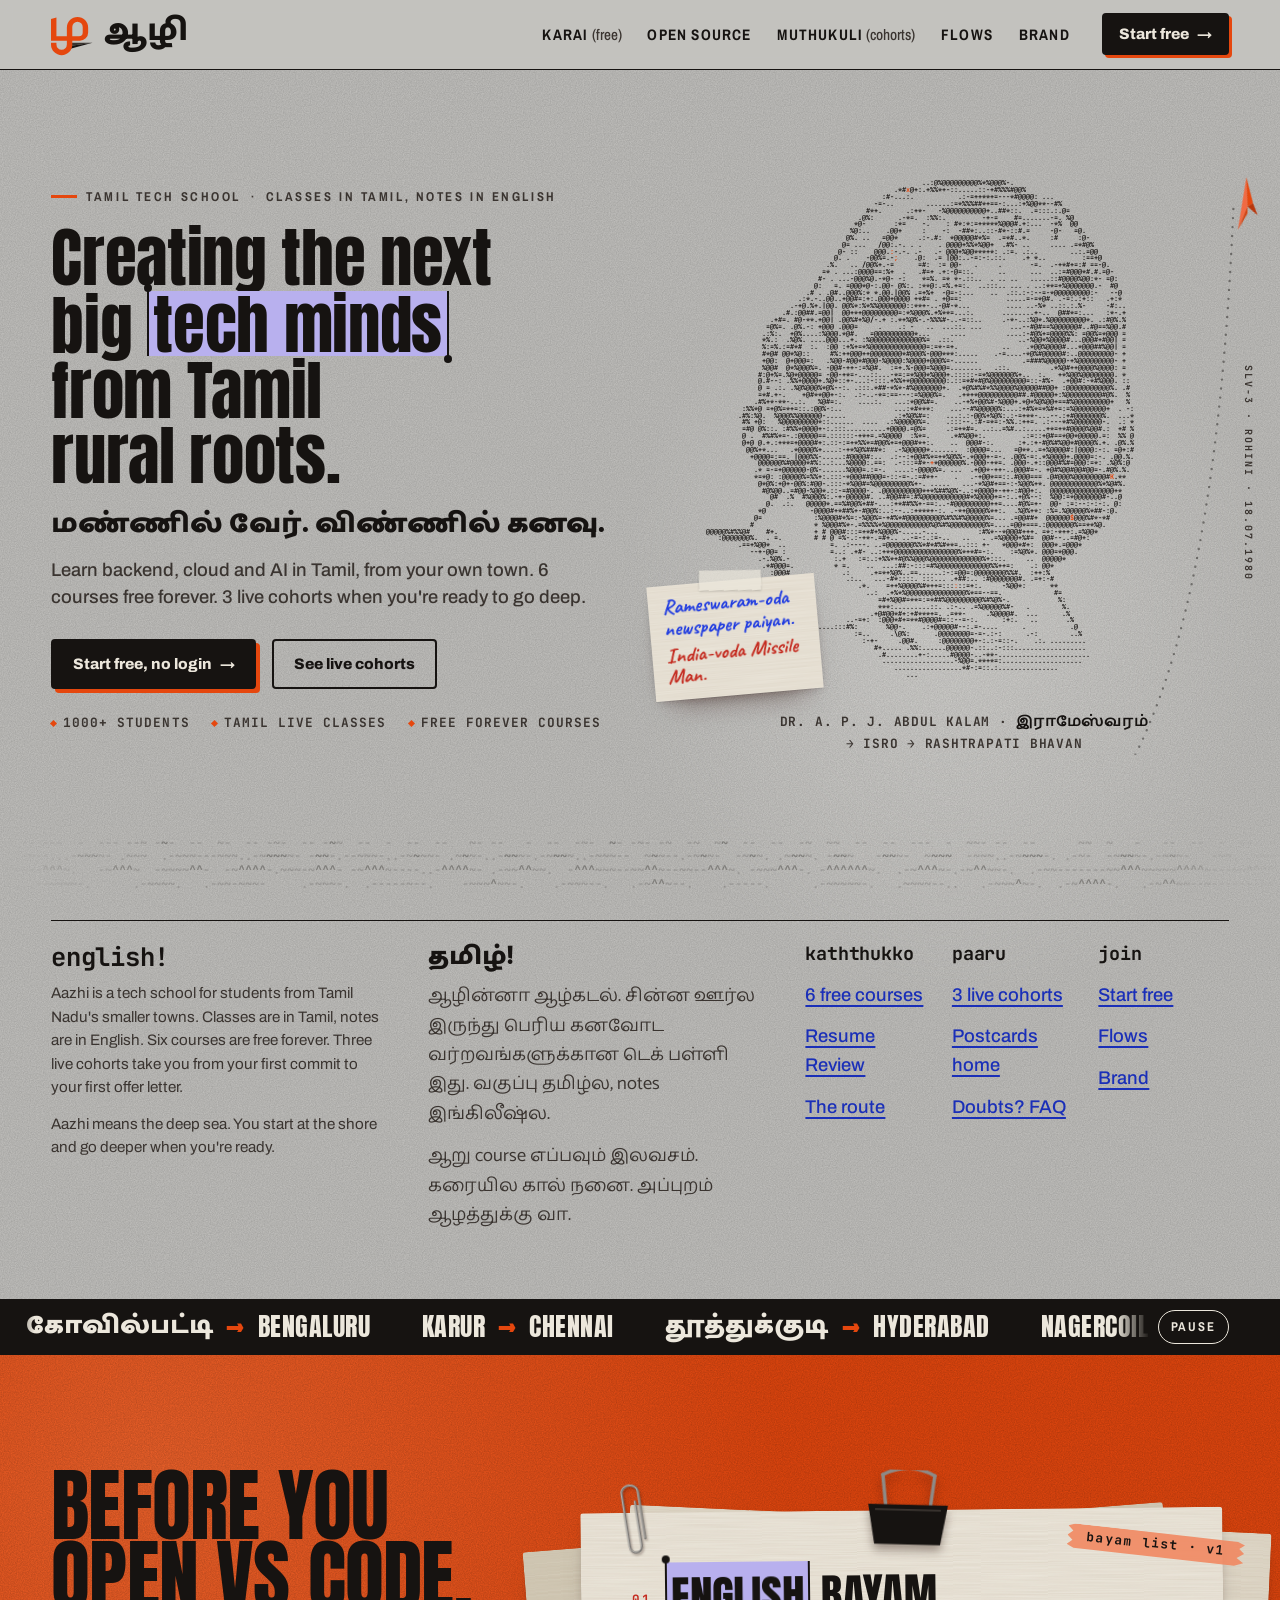
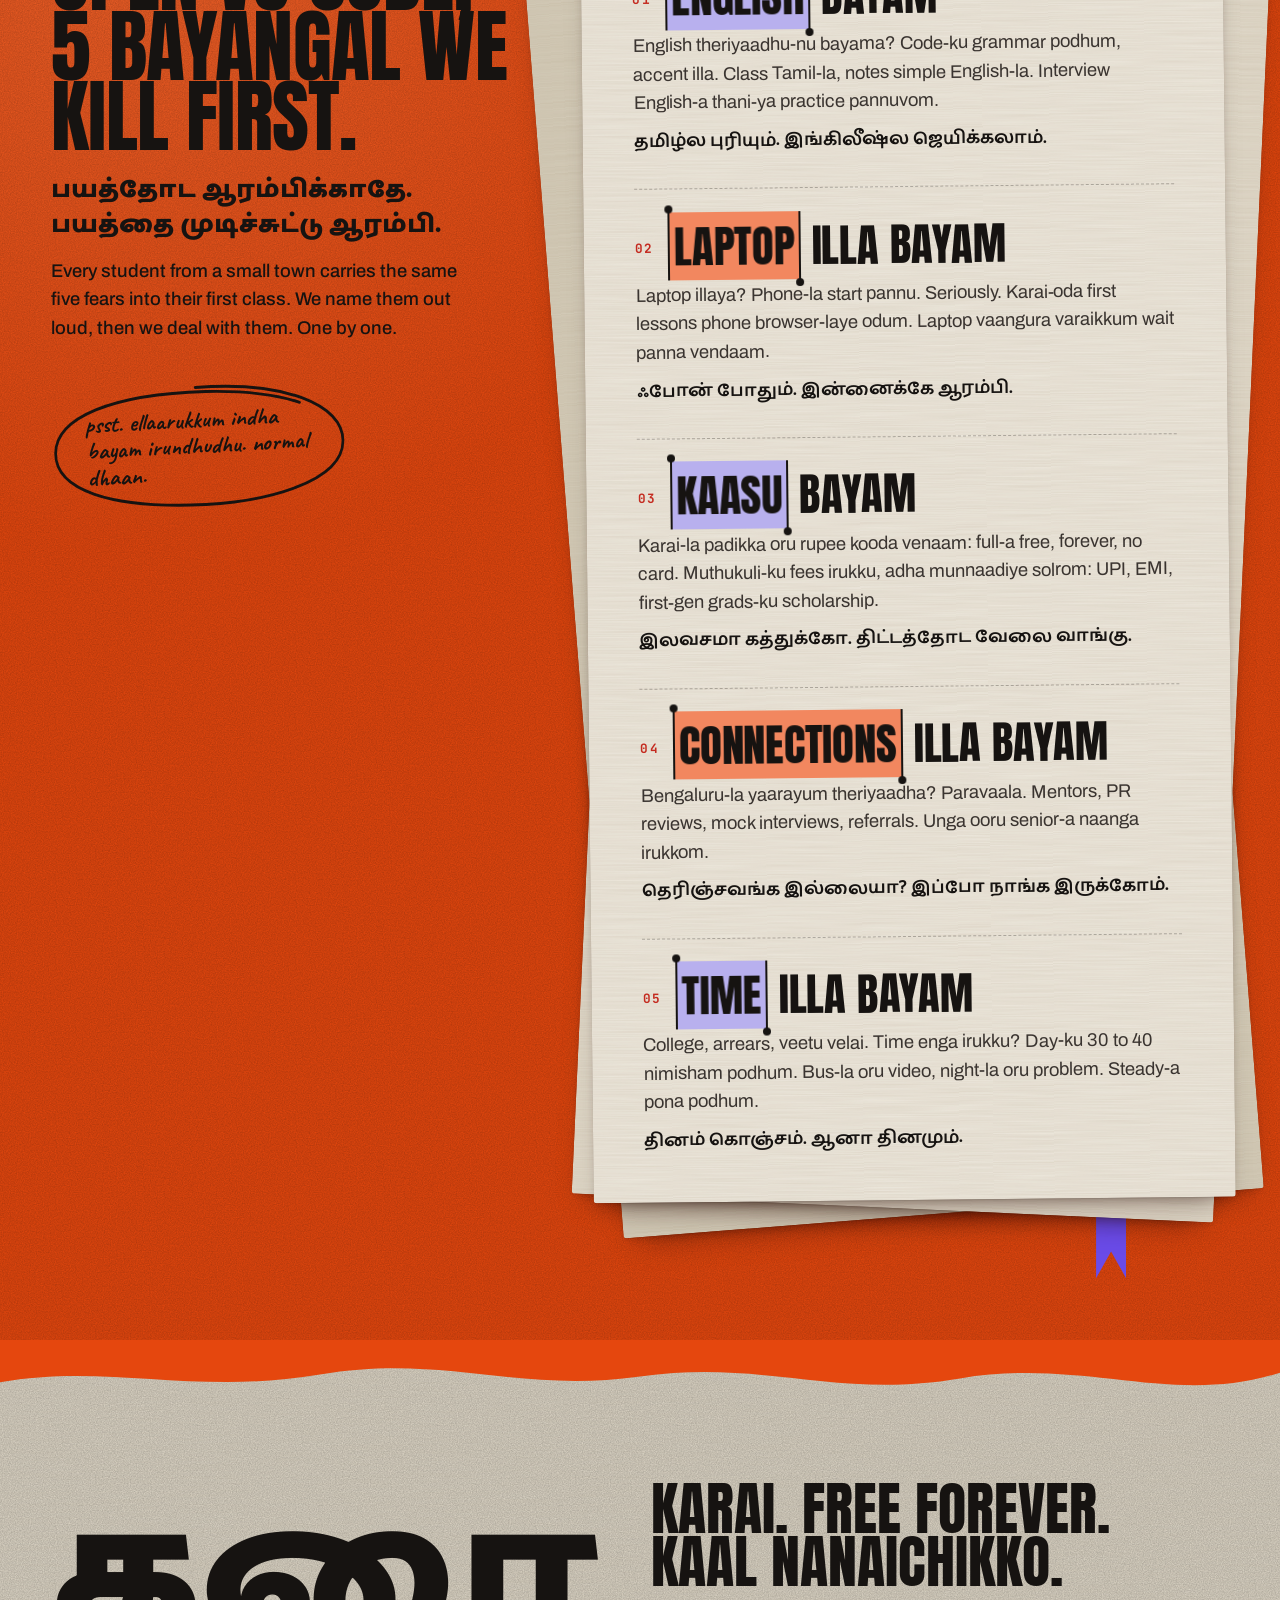
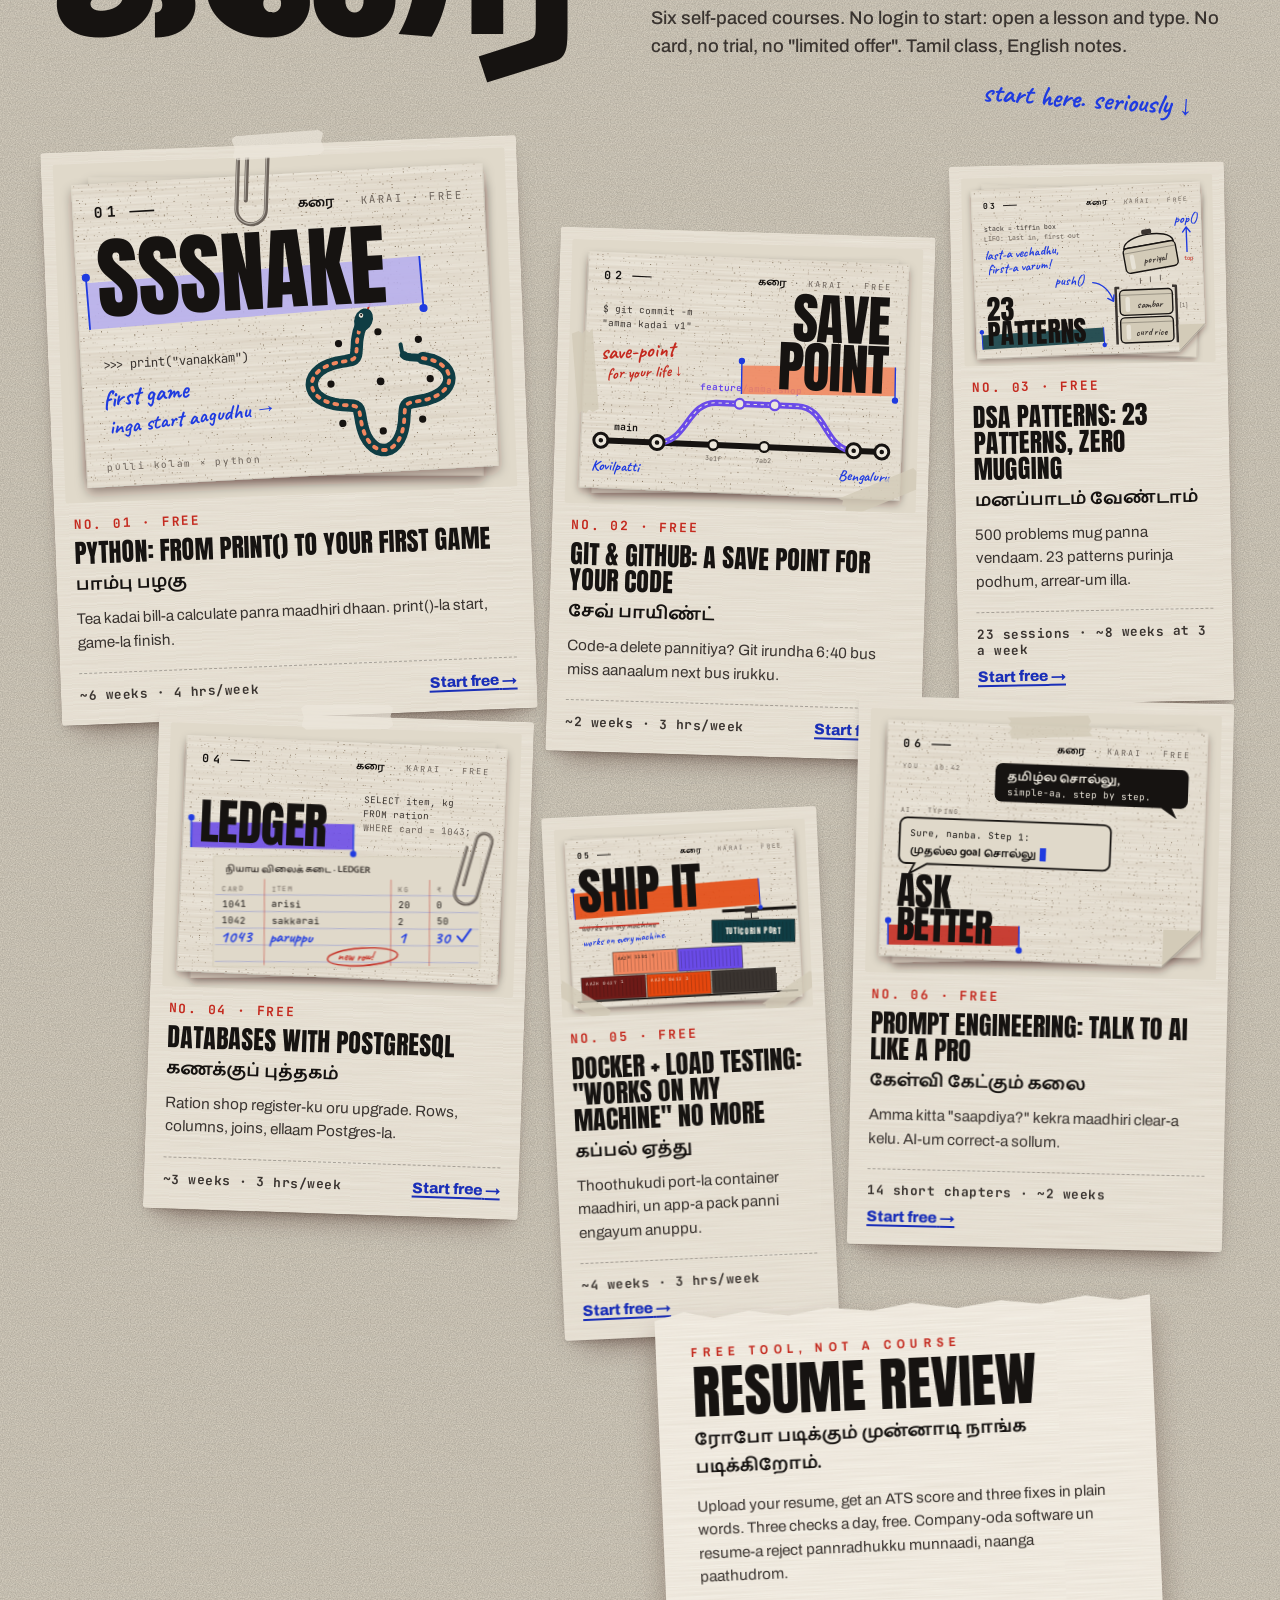
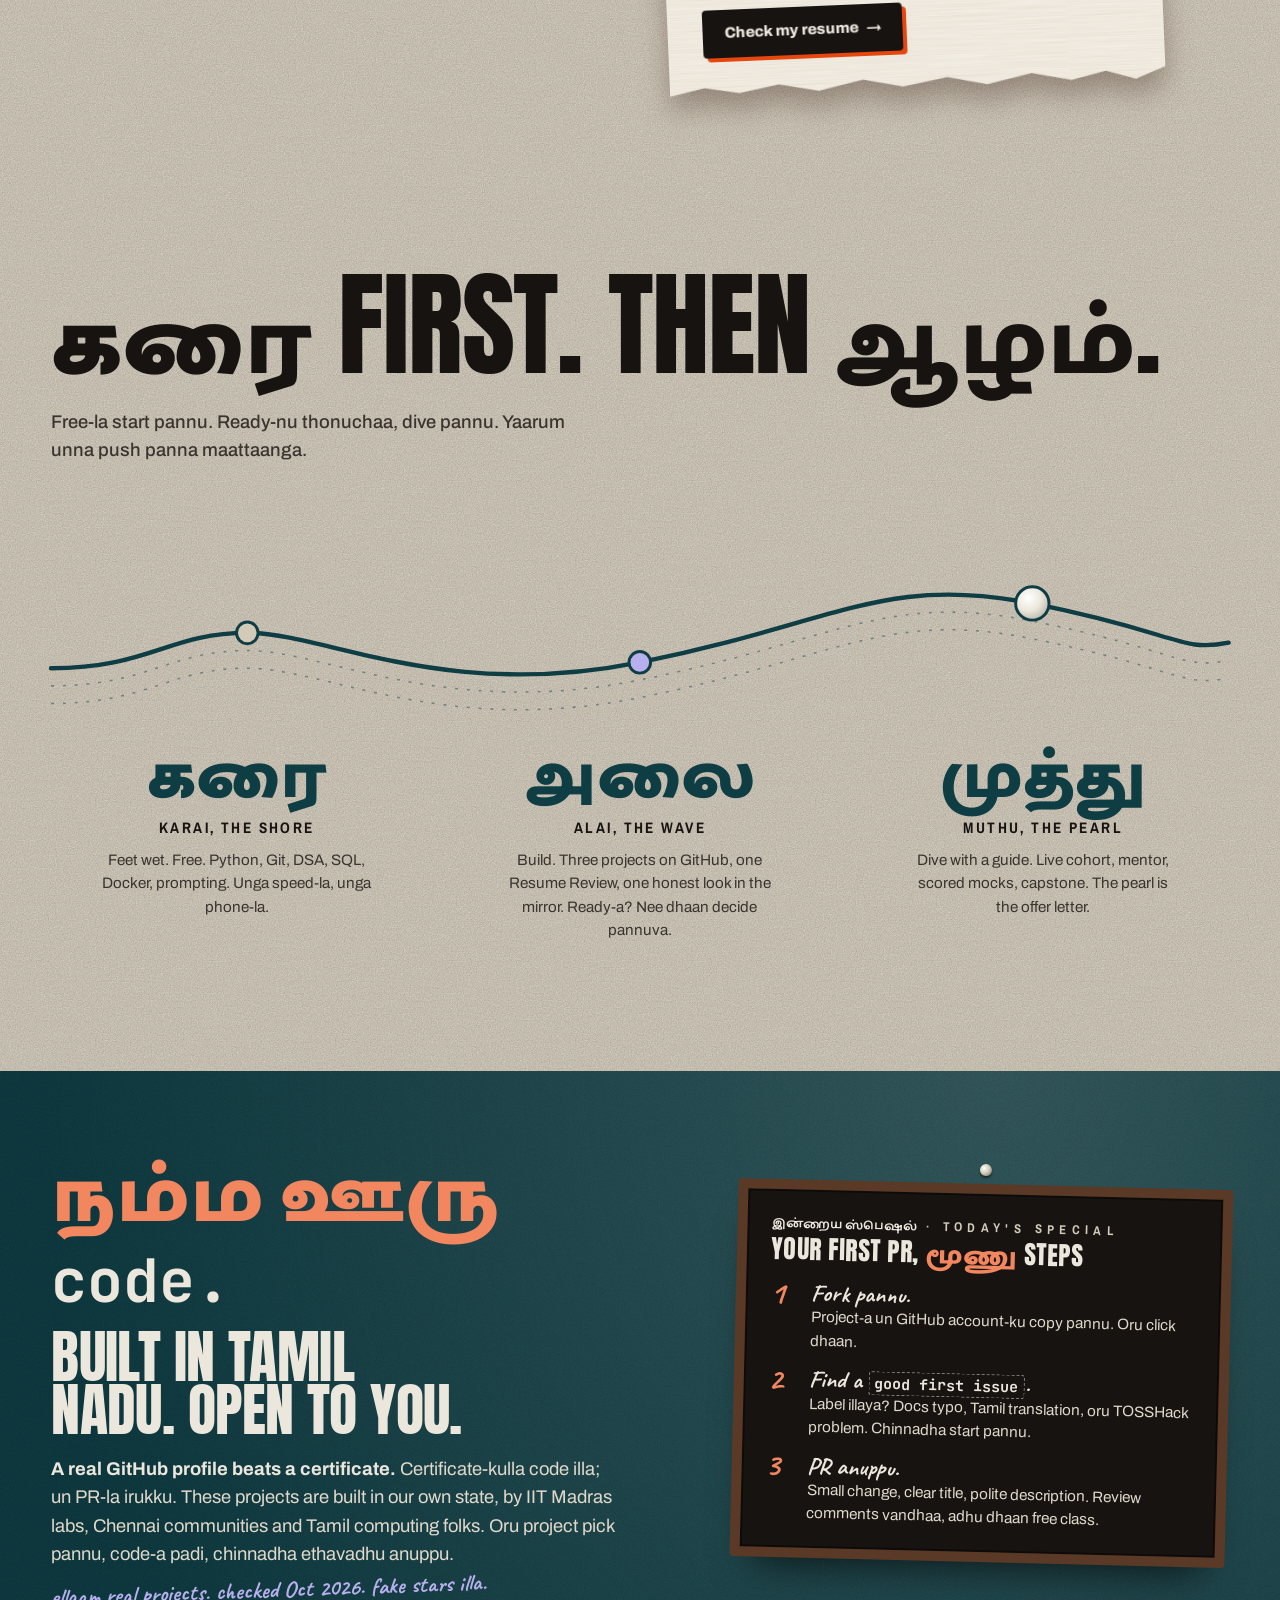
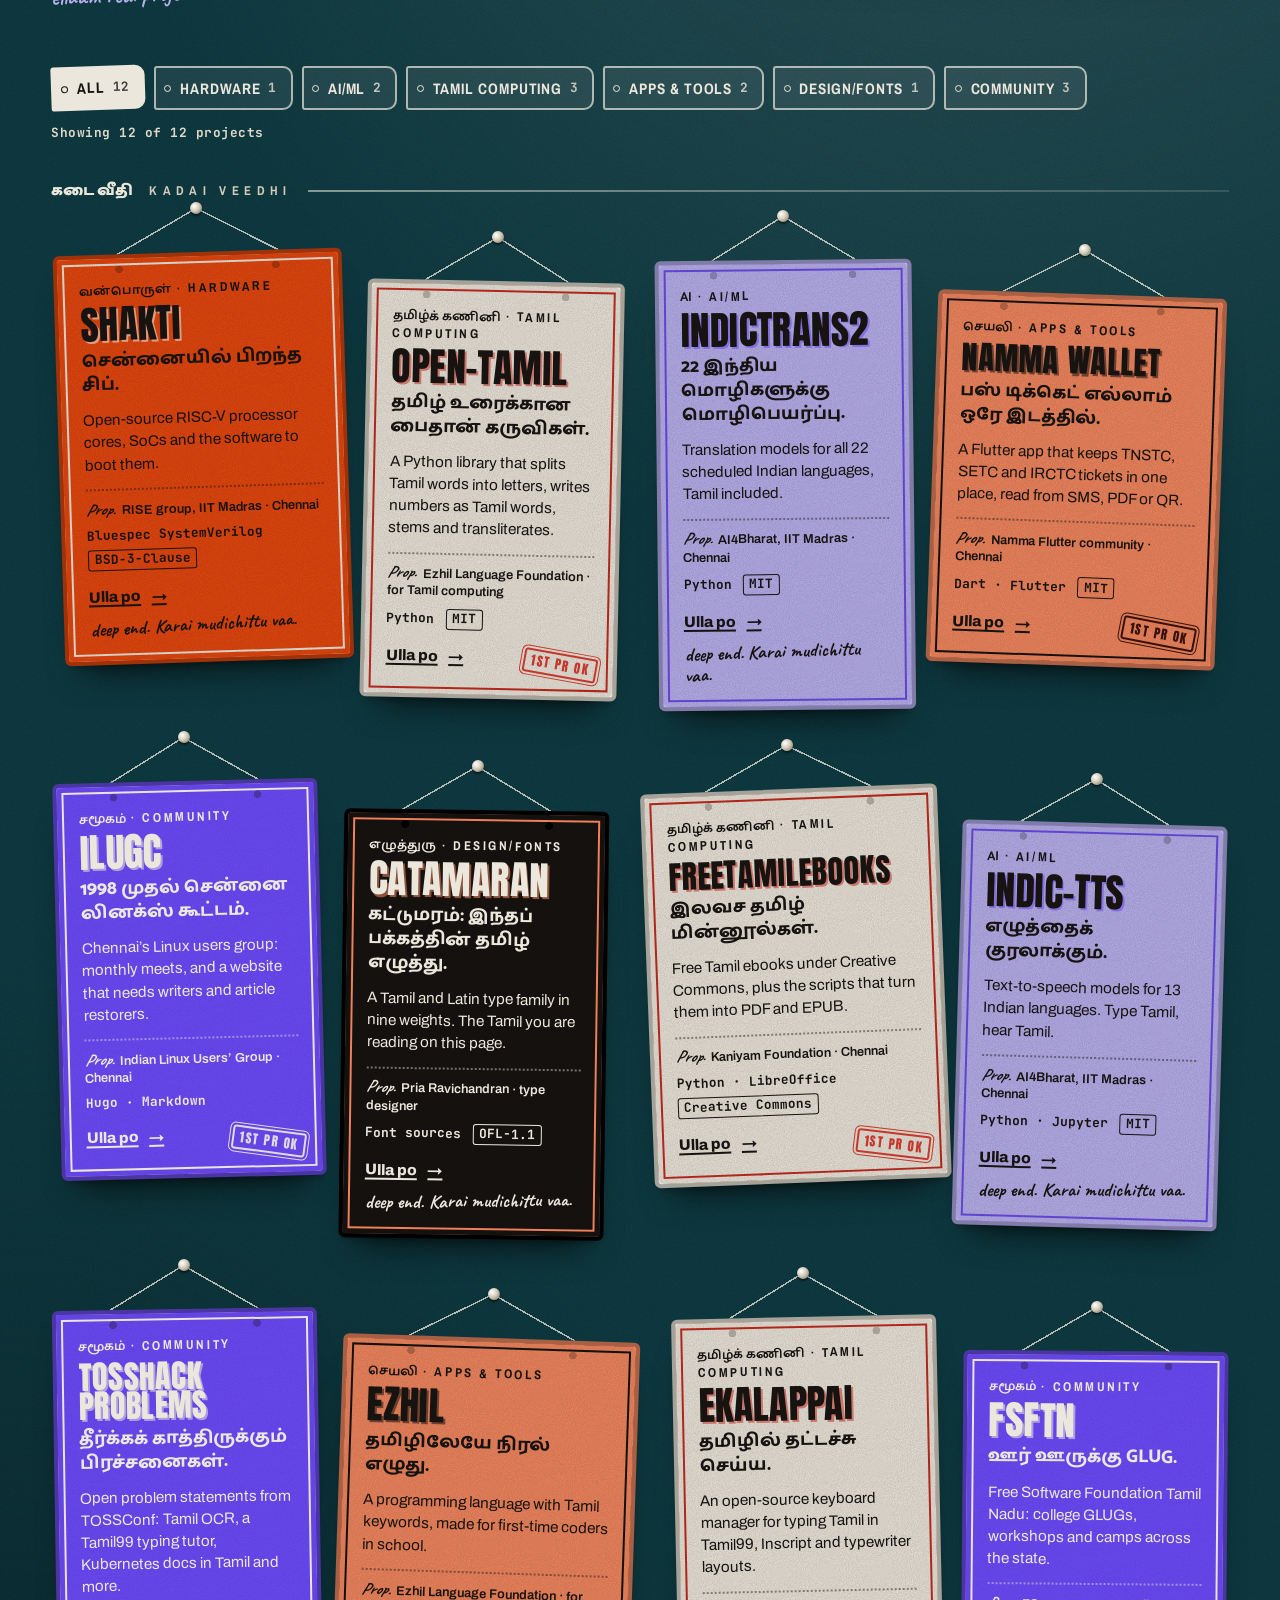
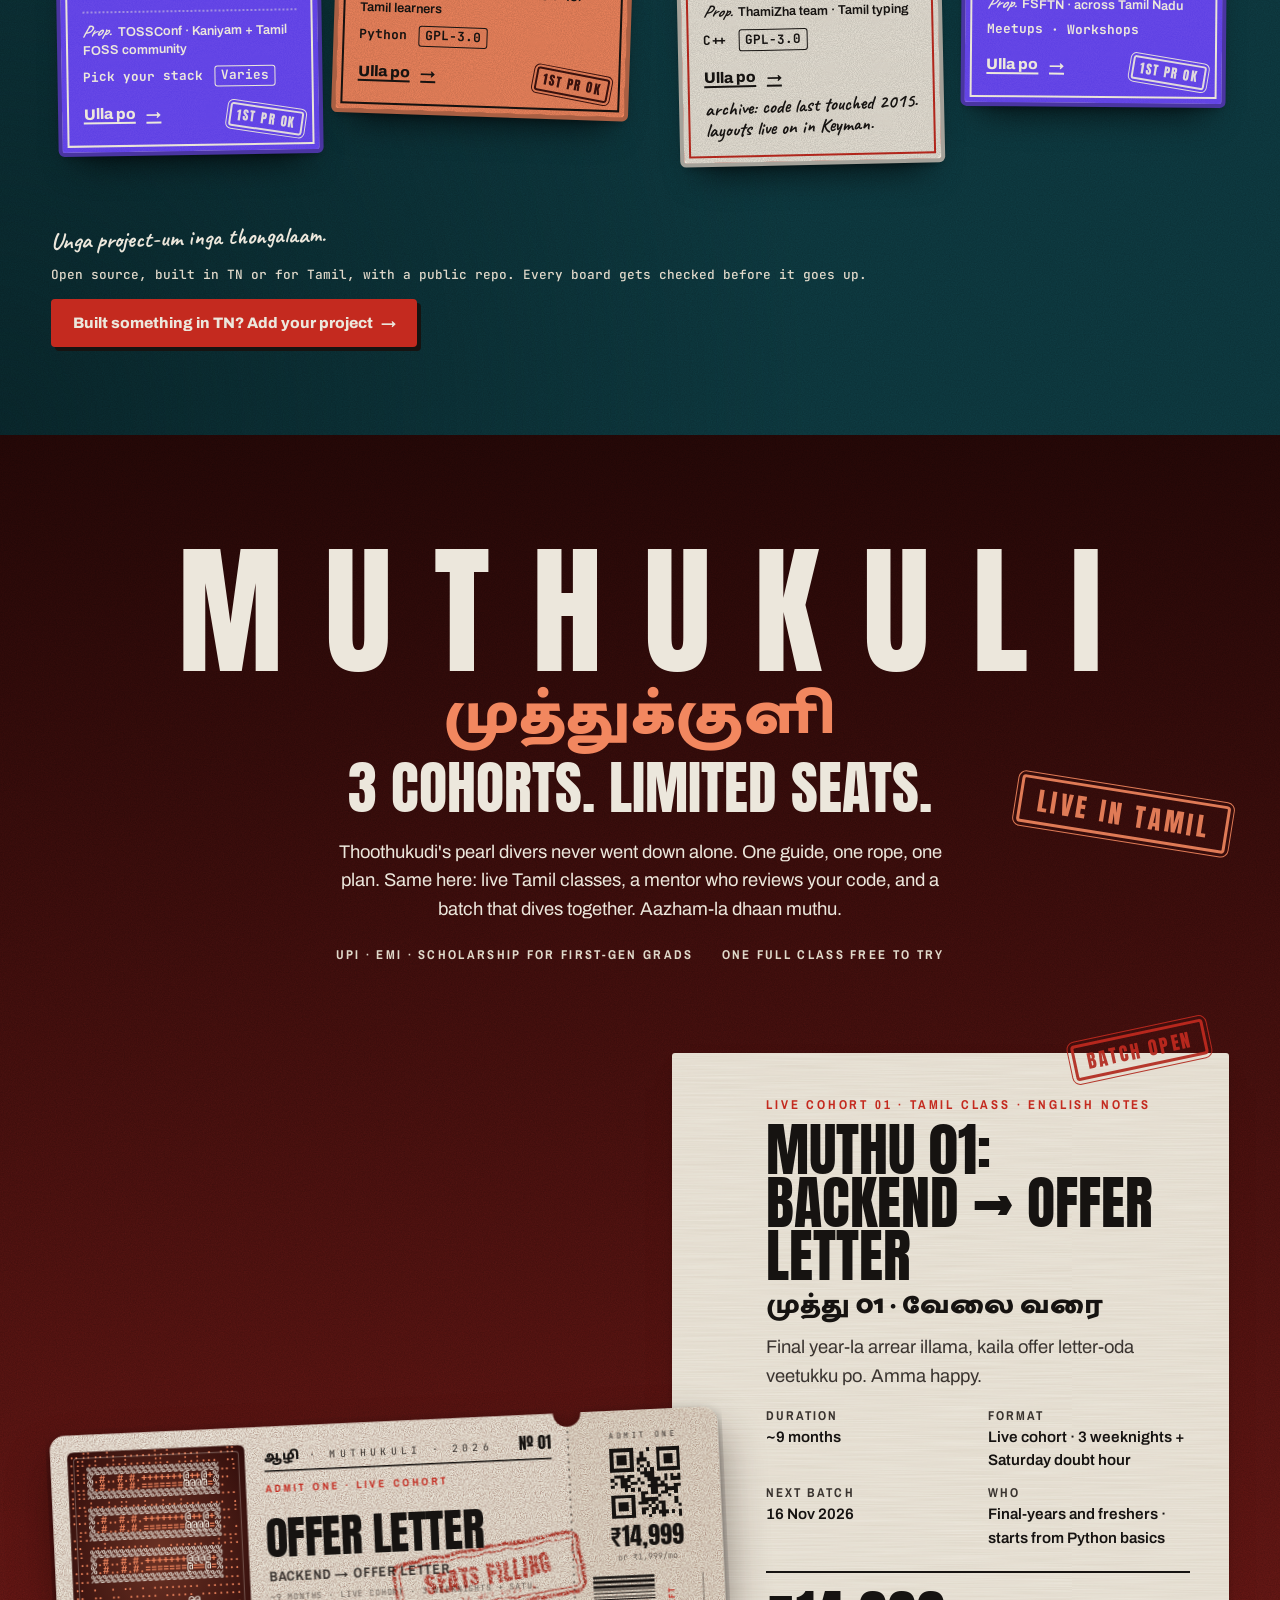
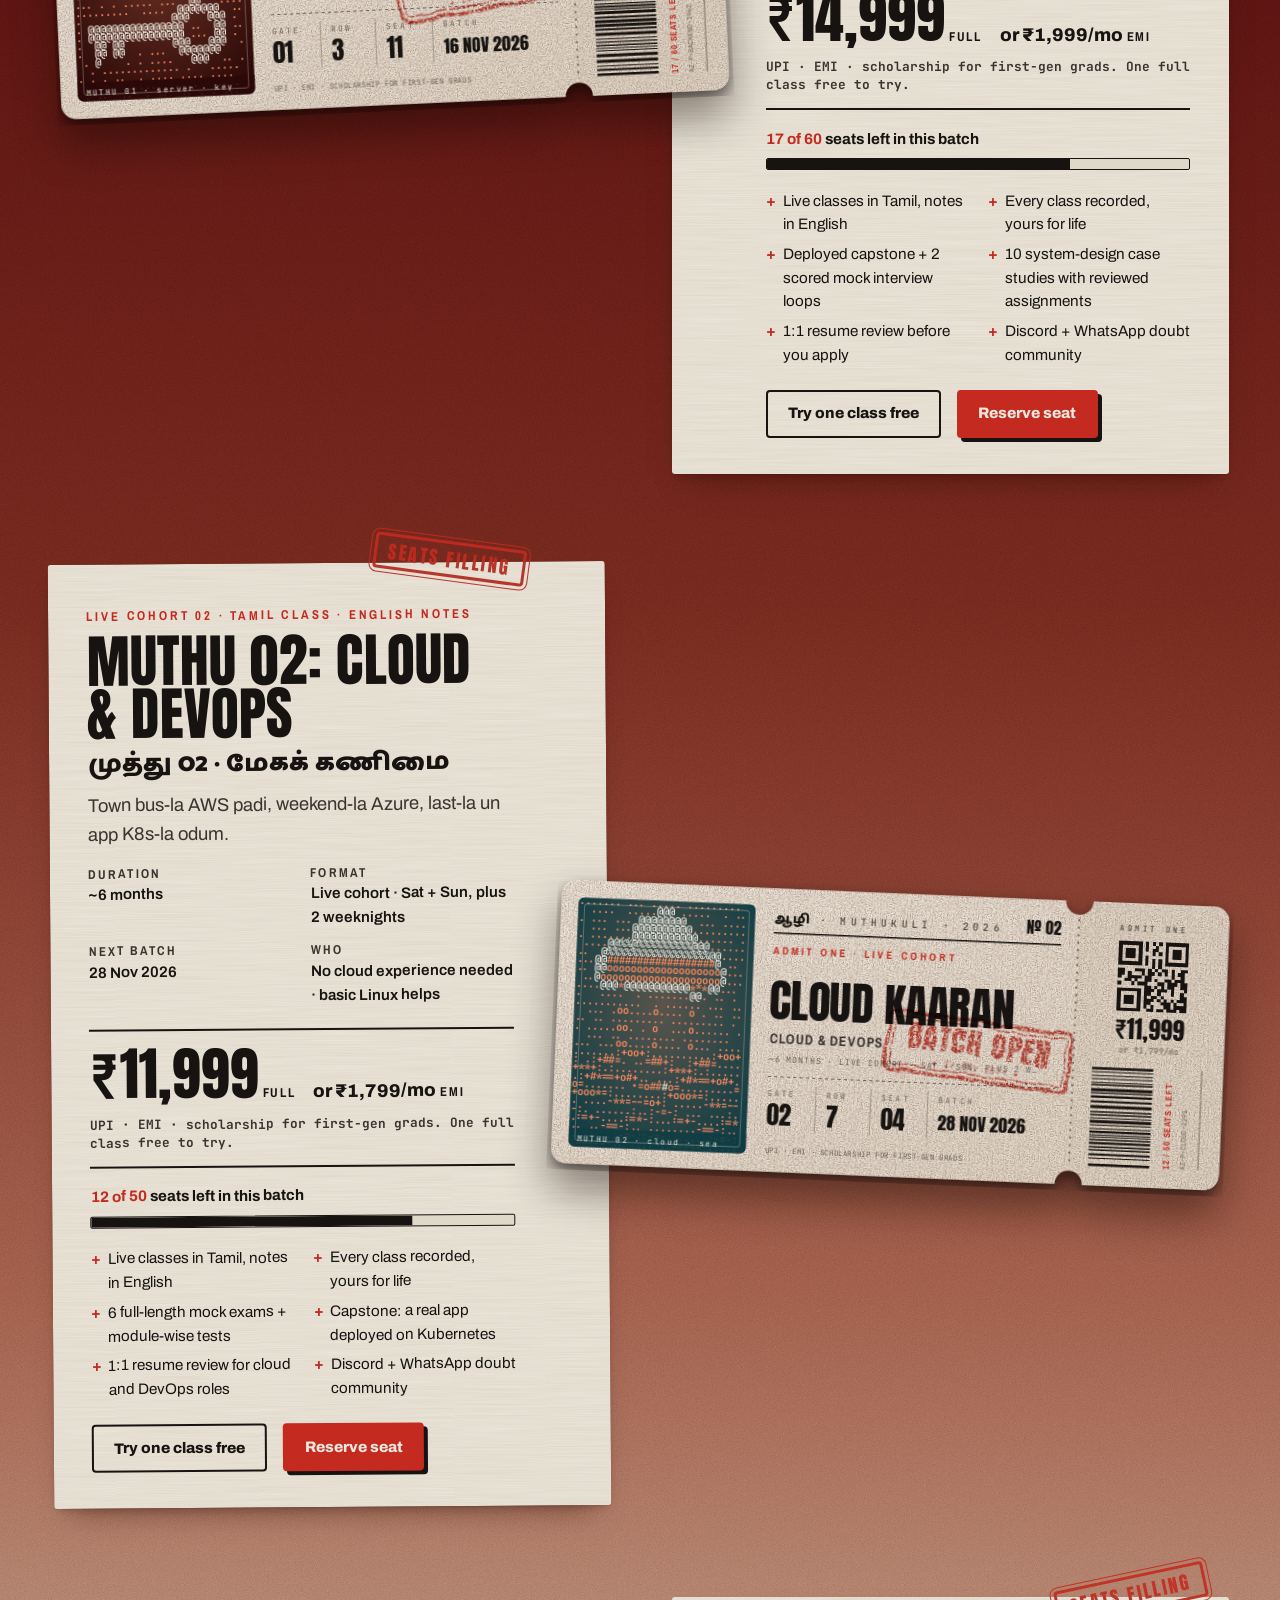
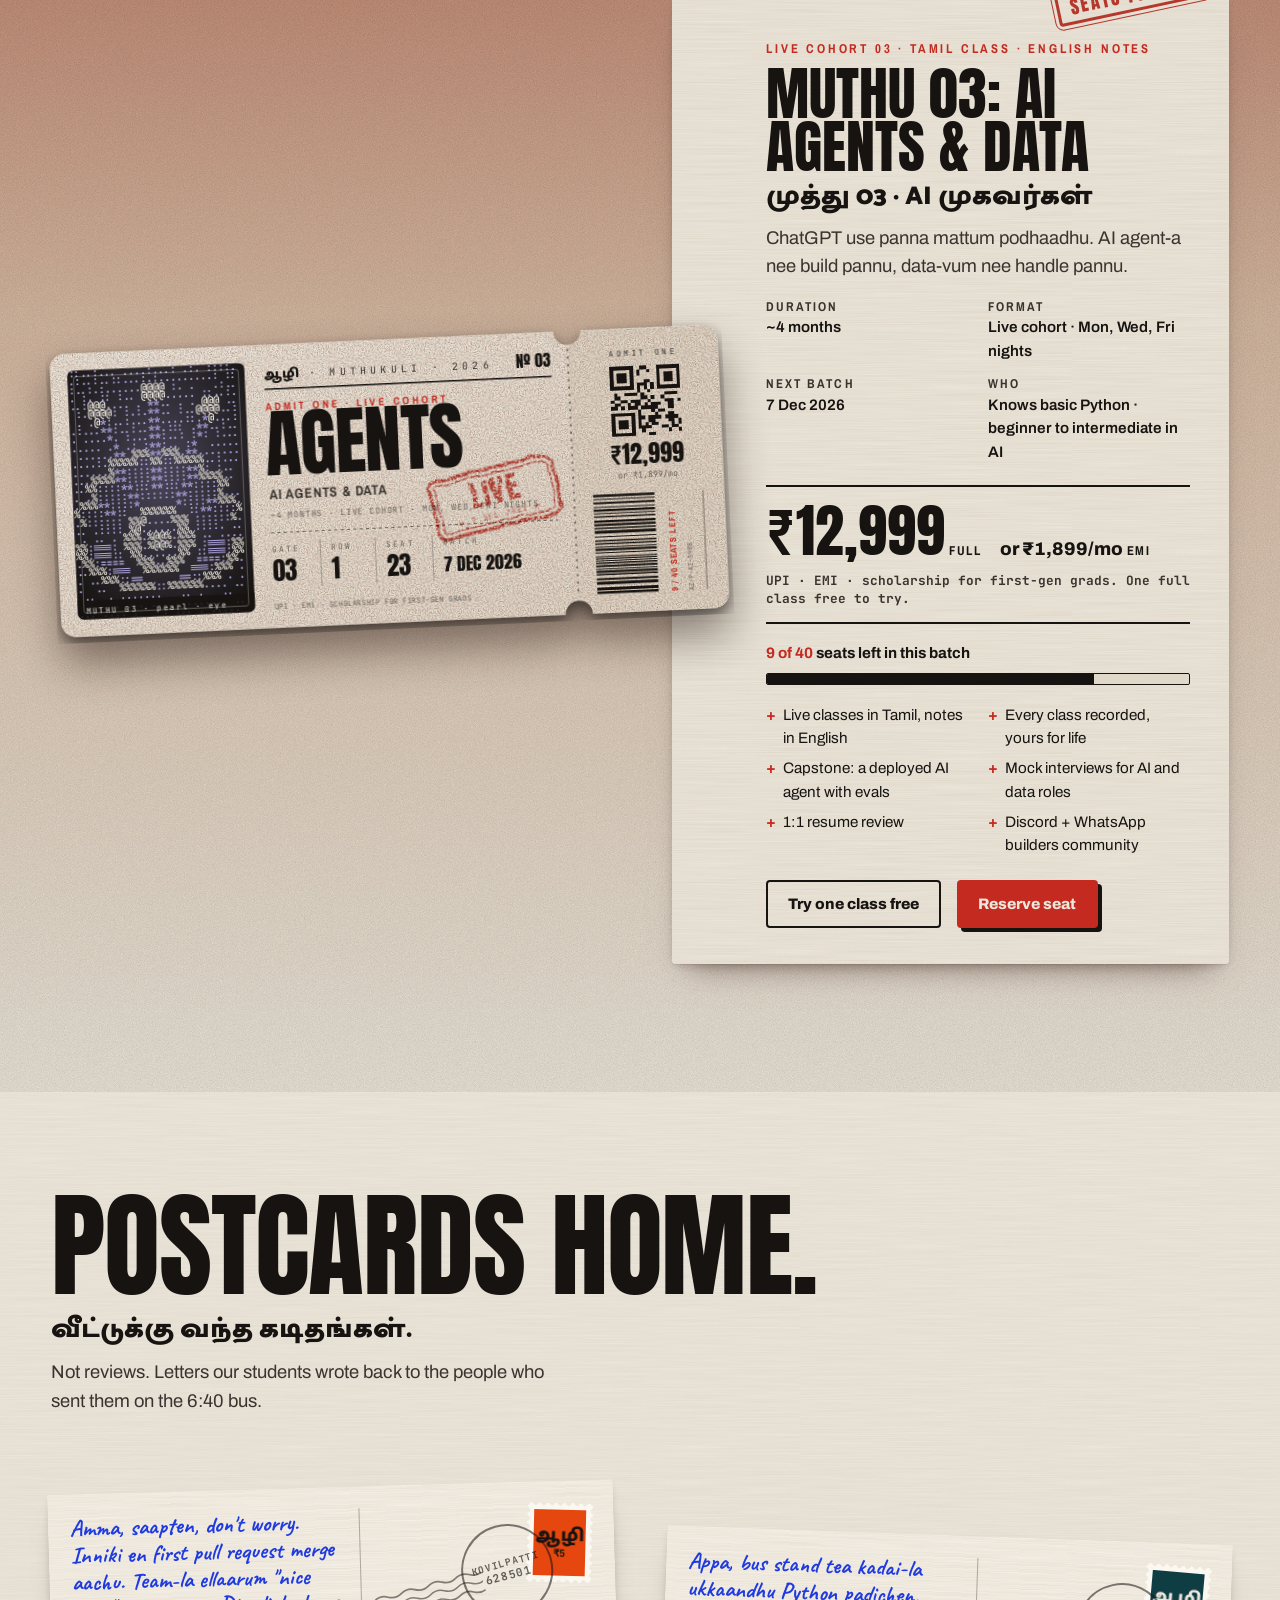
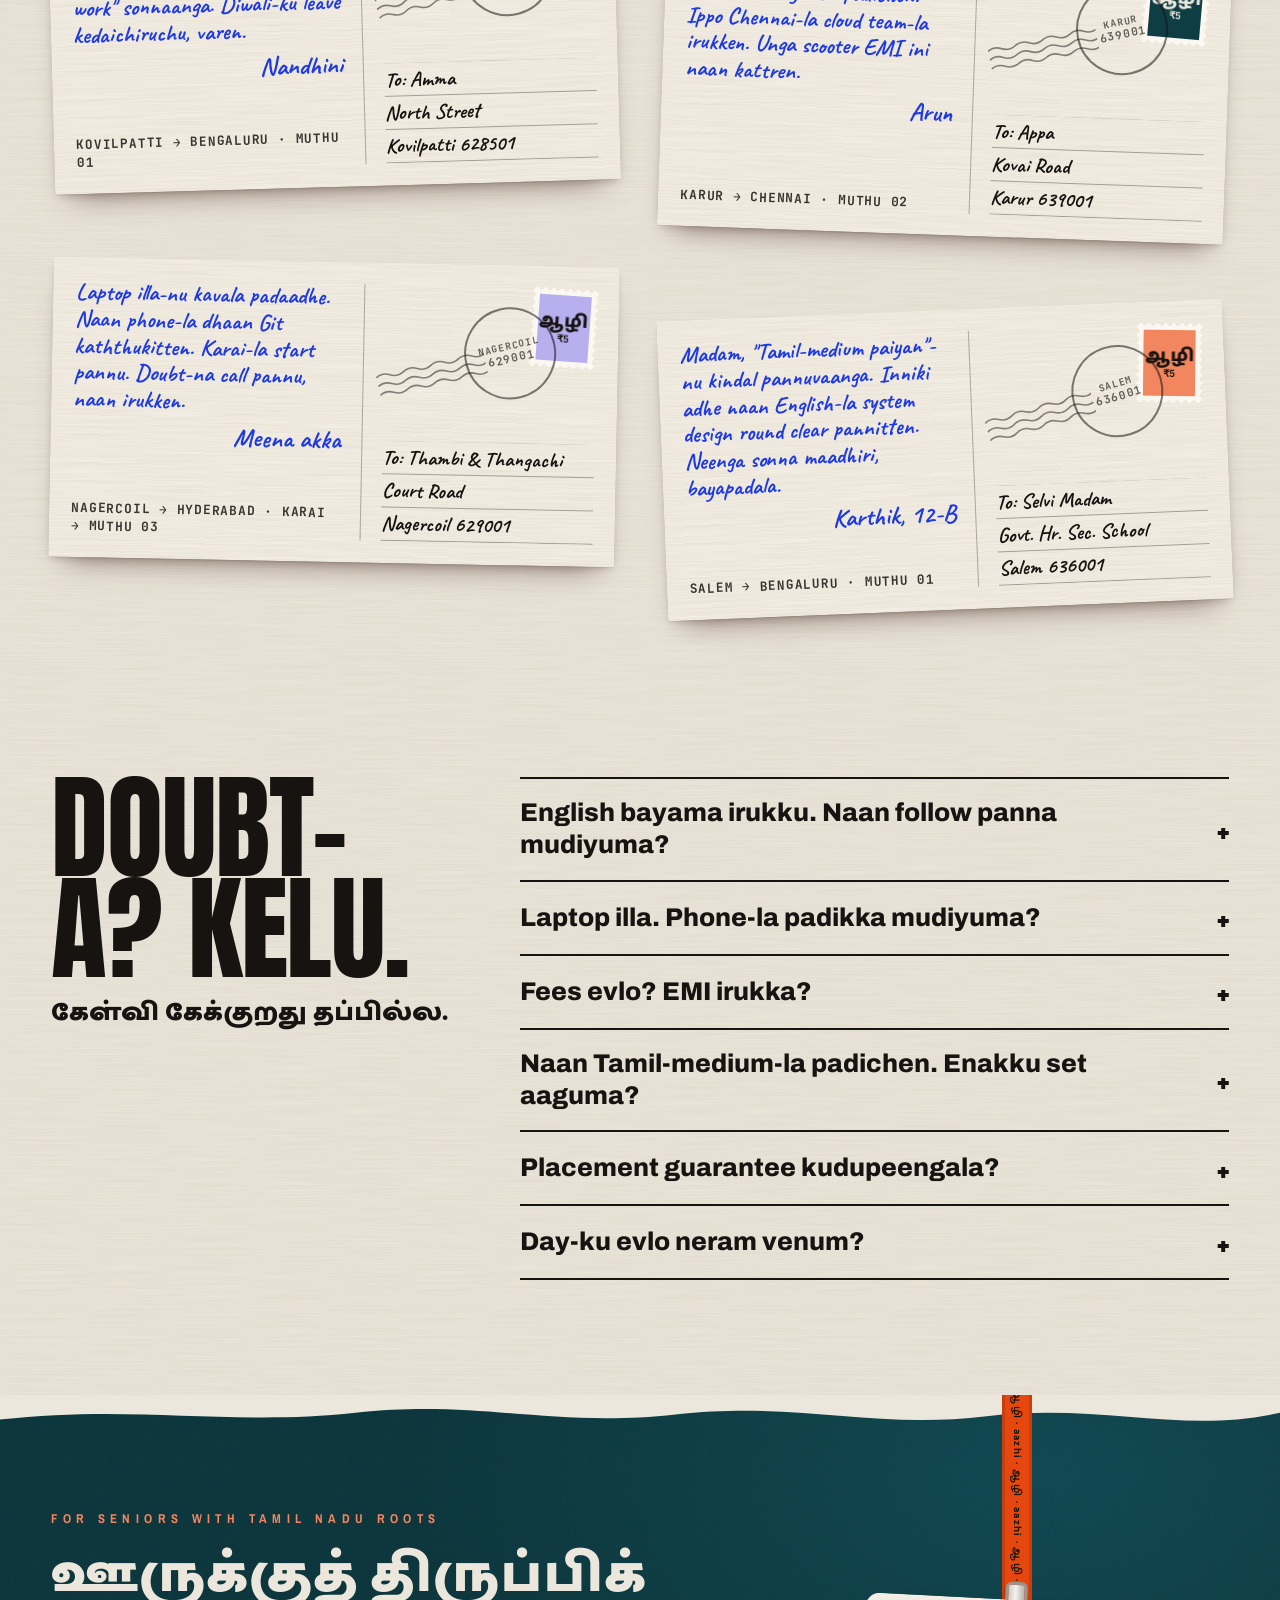
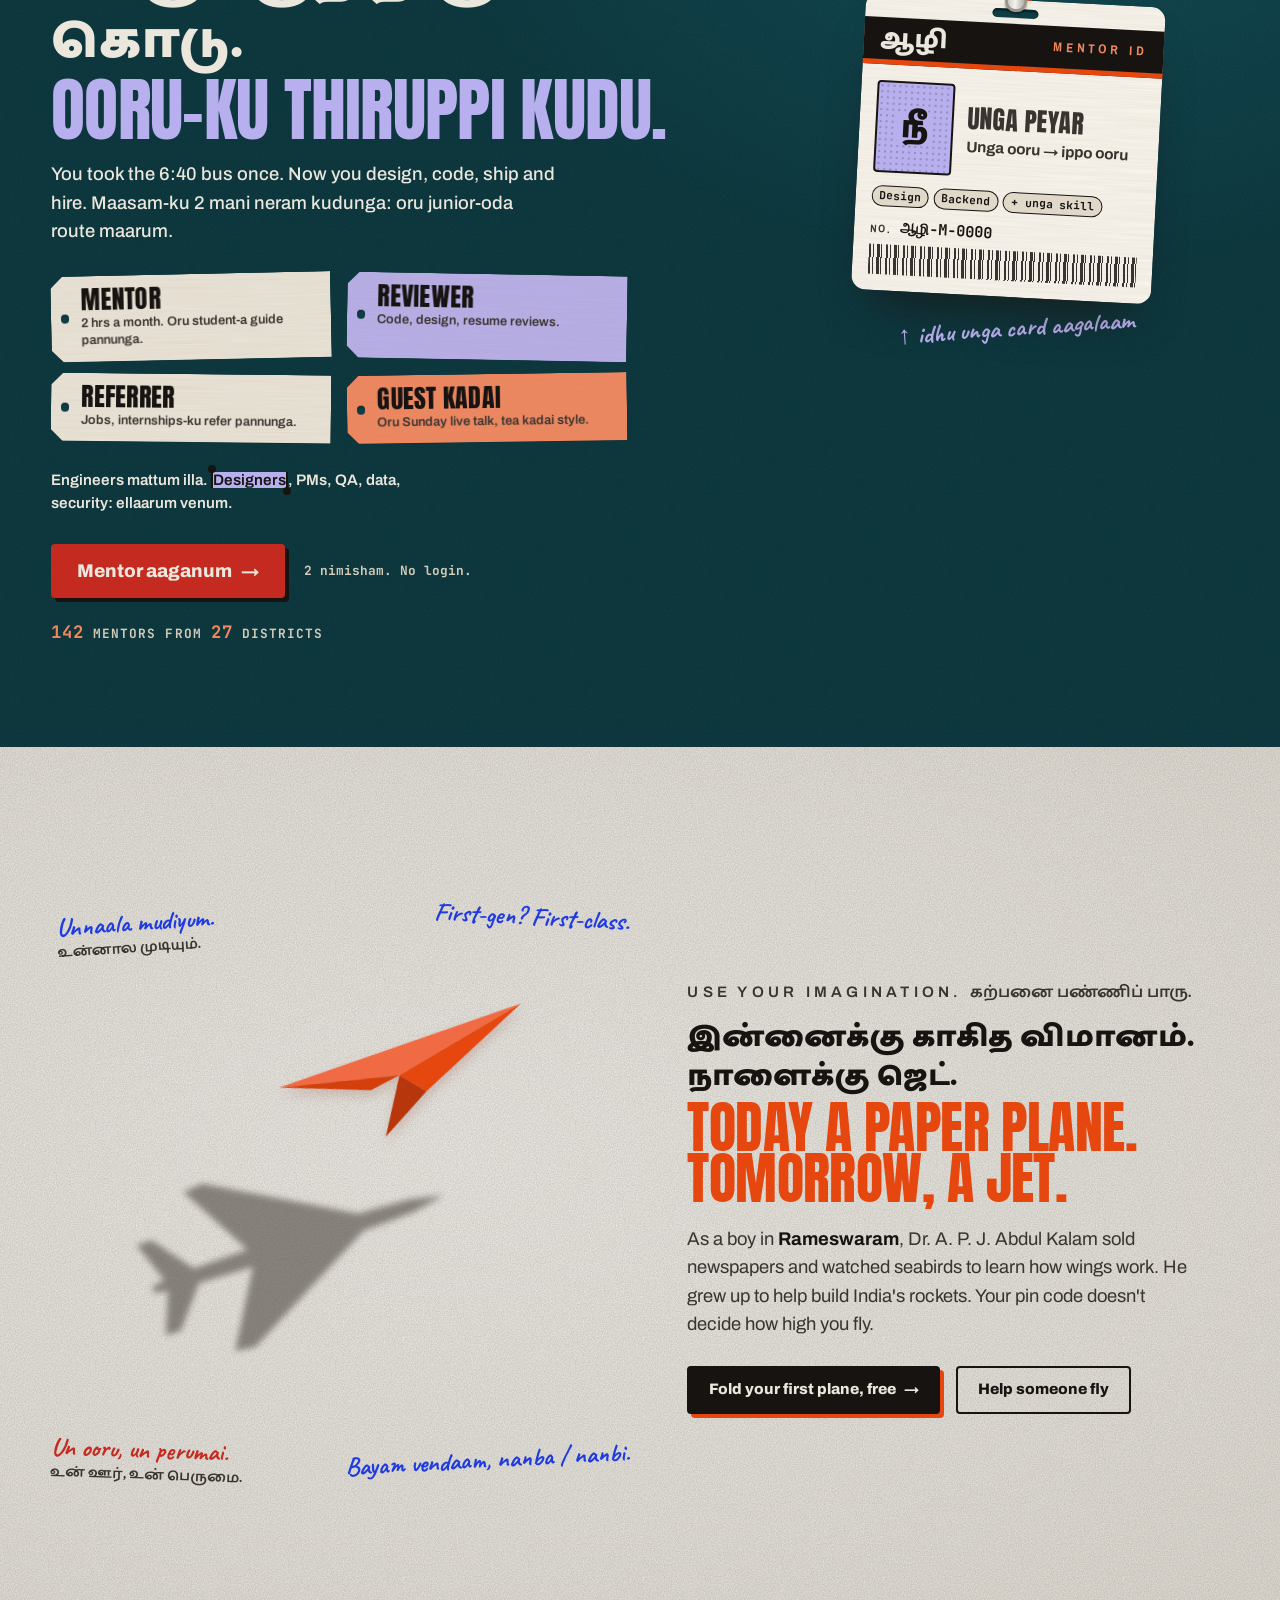
==== commit 07935c1f: "Make the logo Tamil only: drop the Latin aazhi. from every lockup Co-Authored-By: Claude Opus 5.5 <n" ====
--- a/index.html
+++ b/index.html
@@ -28,7 +28,7 @@
     <div class="nav__inner">
       <a class="logo logo--h nav__logo" href="#top" aria-label="Aazhi, home">
         <svg class="logo__mark" viewBox="0 0 100 92" aria-hidden="true" focusable="false"><path class="logo__wing" d="M40 62H99.5L40 69.97Z"/><path class="logo__fold" d="M40 69.97L99.5 62L40 77.95Z"/><path class="logo__ltr" d="M0 4.5L13 1V46H38V25.5A25.5 25.5 0 0 1 89 25.5V37A20 20 0 0 1 69 57H51V66A25.5 25.5 0 0 1 0 66V62H13V66A12.5 12.5 0 0 0 38 66V57H0ZM51 46V24A12.5 12.5 0 0 1 76 24V37A9 9 0 0 1 67 46Z"/></svg>
-        <span class="logo__word" aria-hidden="true"><span class="logo__ta" lang="ta">ஆழி</span><span class="logo__en">aazhi<b>.</b></span></span>
+        <span class="logo__word" aria-hidden="true"><span class="logo__ta" lang="ta">ஆழி</span></span>
       </a>
       <nav class="nav__links" aria-label="Main">
         <ul>
@@ -880,7 +880,7 @@
       <p class="foot__made">Made in Tamil Nadu, for every one of its 38 districts.</p>
     </div>
     <div class="logo logo--h logo--compact logo--on-dark foot__logo" aria-hidden="true">
-      <svg class="logo__mark" viewBox="0 0 100 92" focusable="false"><path class="logo__wing" d="M40 62H99.5L40 69.97Z"/><path class="logo__fold" d="M40 69.97L99.5 62L40 77.95Z"/><path class="logo__ltr" d="M0 4.5L13 1V46H38V25.5A25.5 25.5 0 0 1 89 25.5V37A20 20 0 0 1 69 57H51V66A25.5 25.5 0 0 1 0 66V62H13V66A12.5 12.5 0 0 0 38 66V57H0ZM51 46V24A12.5 12.5 0 0 1 76 24V37A9 9 0 0 1 67 46Z"/></svg><span class="logo__word"><span class="logo__ta" lang="ta">ஆழி</span><span class="logo__en">aazhi<b>.</b></span></span>
+      <svg class="logo__mark" viewBox="0 0 100 92" focusable="false"><path class="logo__wing" d="M40 62H99.5L40 69.97Z"/><path class="logo__fold" d="M40 69.97L99.5 62L40 77.95Z"/><path class="logo__ltr" d="M0 4.5L13 1V46H38V25.5A25.5 25.5 0 0 1 89 25.5V37A20 20 0 0 1 69 57H51V66A25.5 25.5 0 0 1 0 66V62H13V66A12.5 12.5 0 0 0 38 66V57H0ZM51 46V24A12.5 12.5 0 0 1 76 24V37A9 9 0 0 1 67 46Z"/></svg><span class="logo__word"><span class="logo__ta" lang="ta">ஆழி</span></span>
     </div>
   </footer>
 </body>
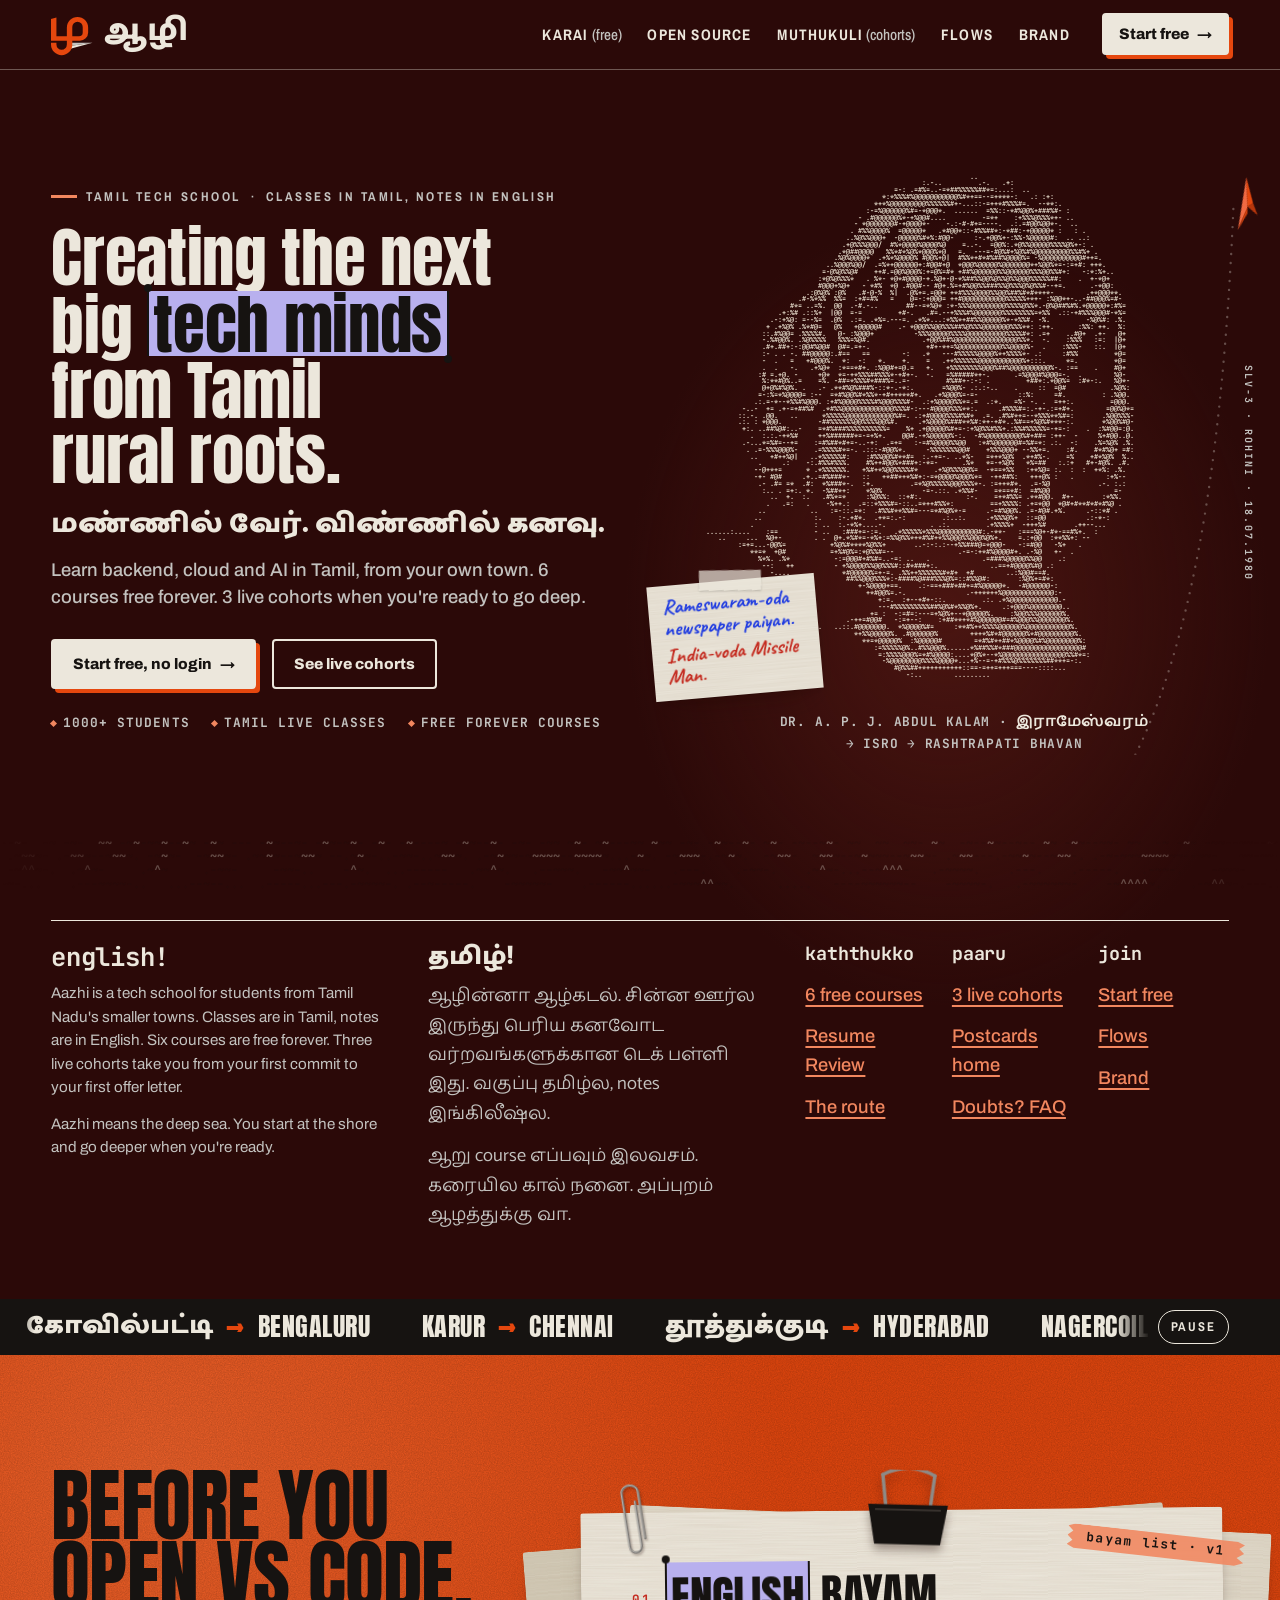
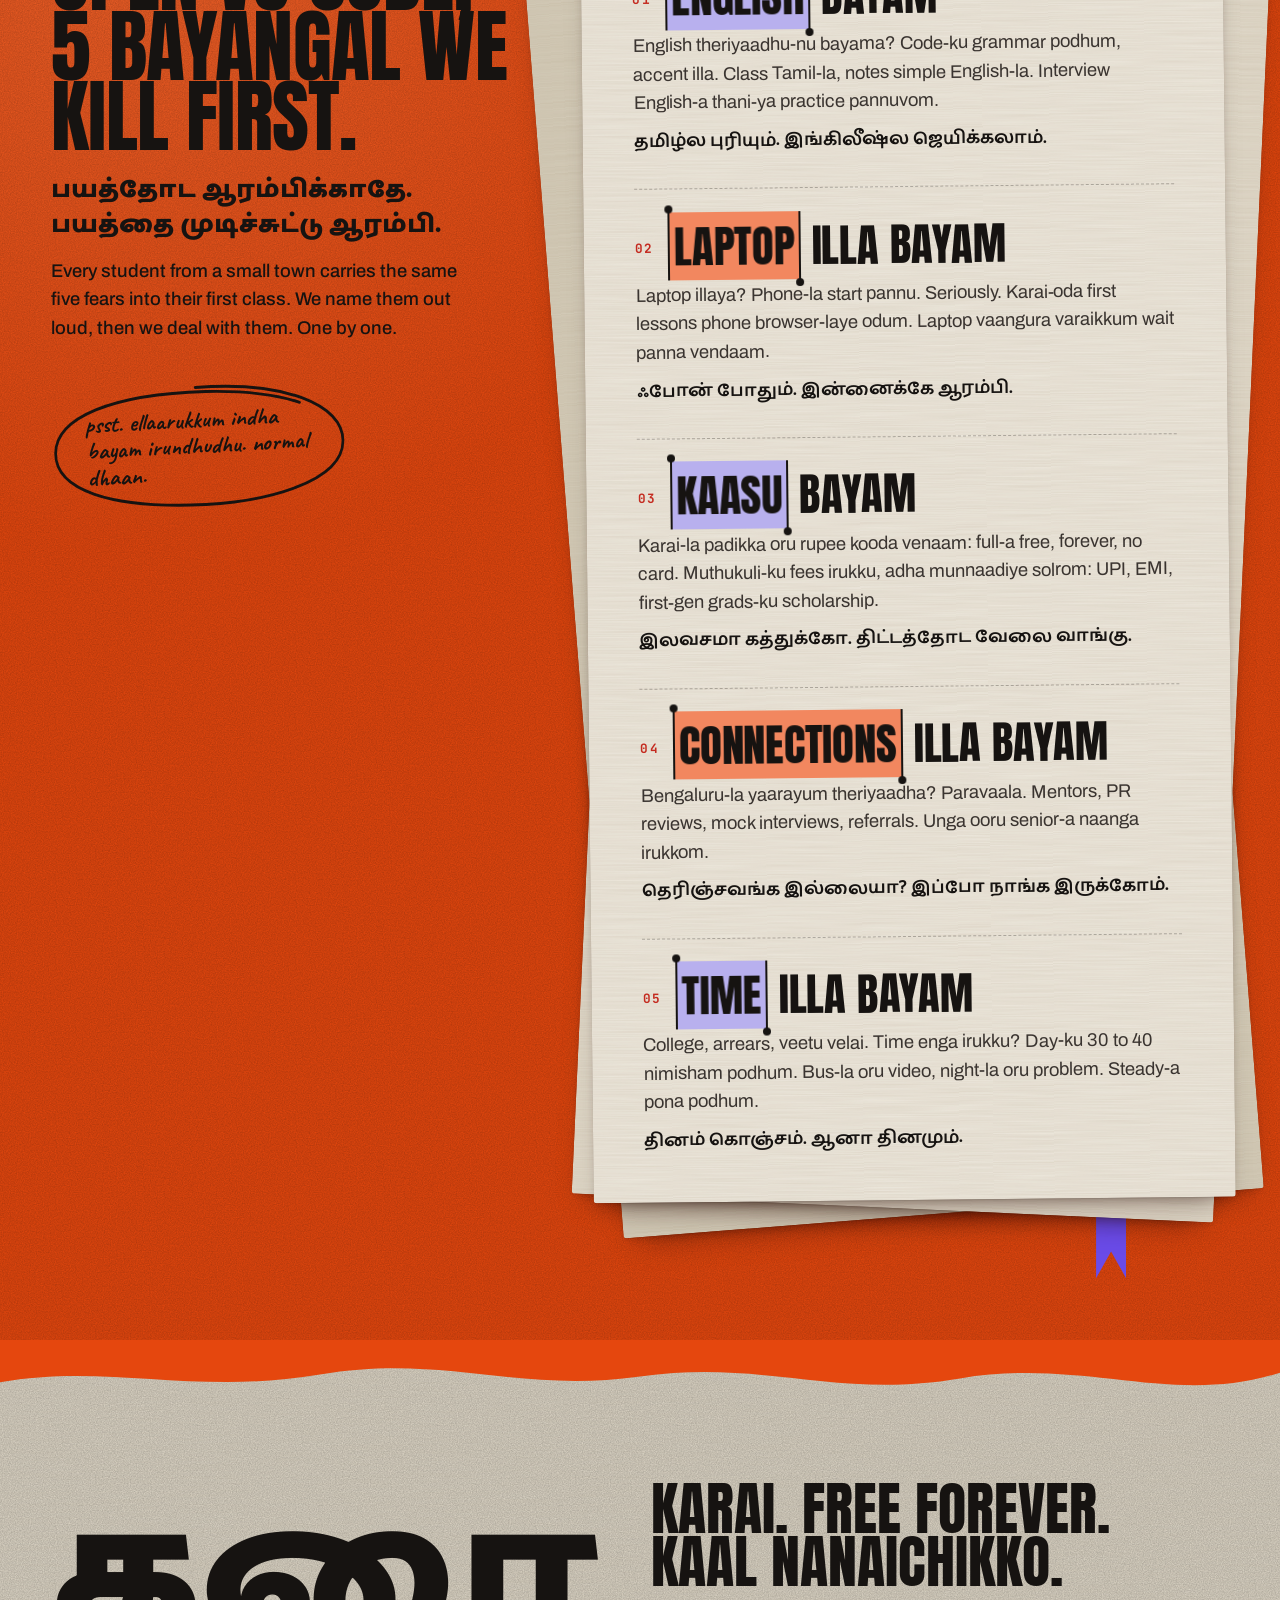
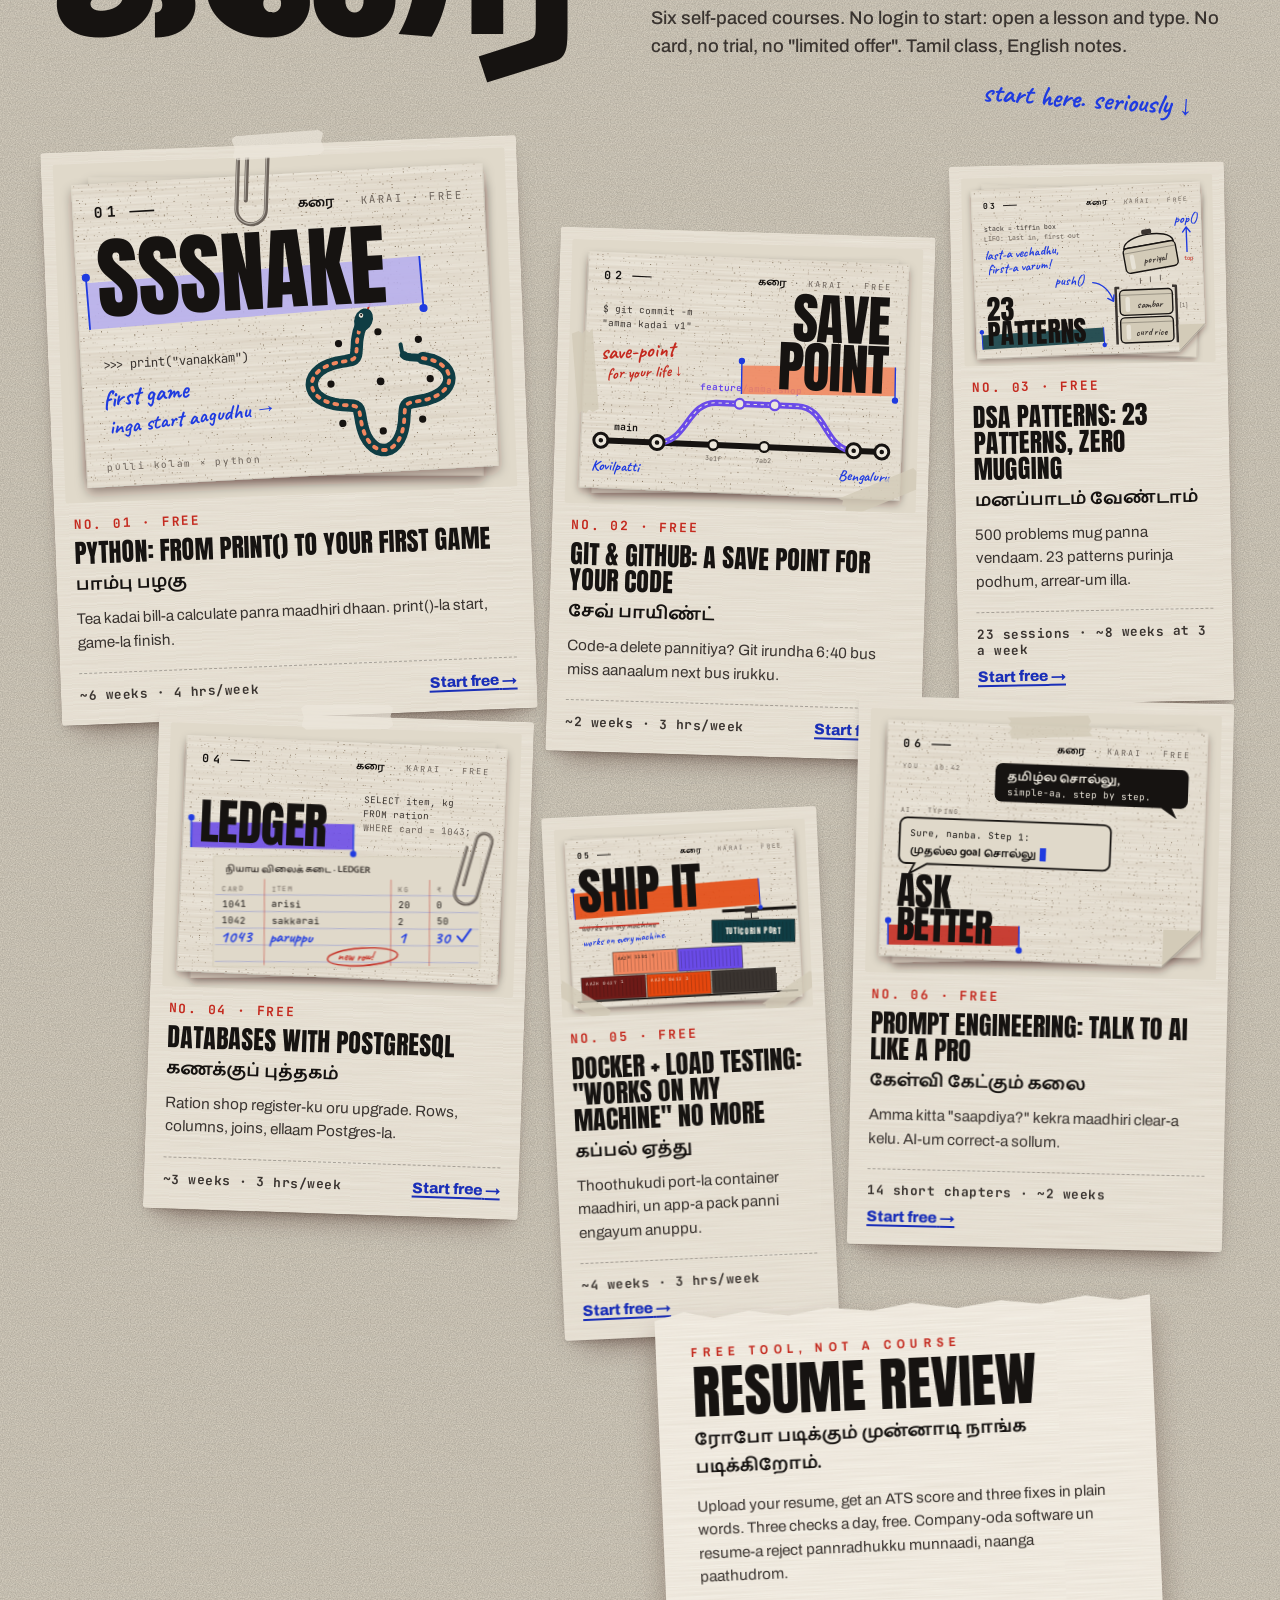
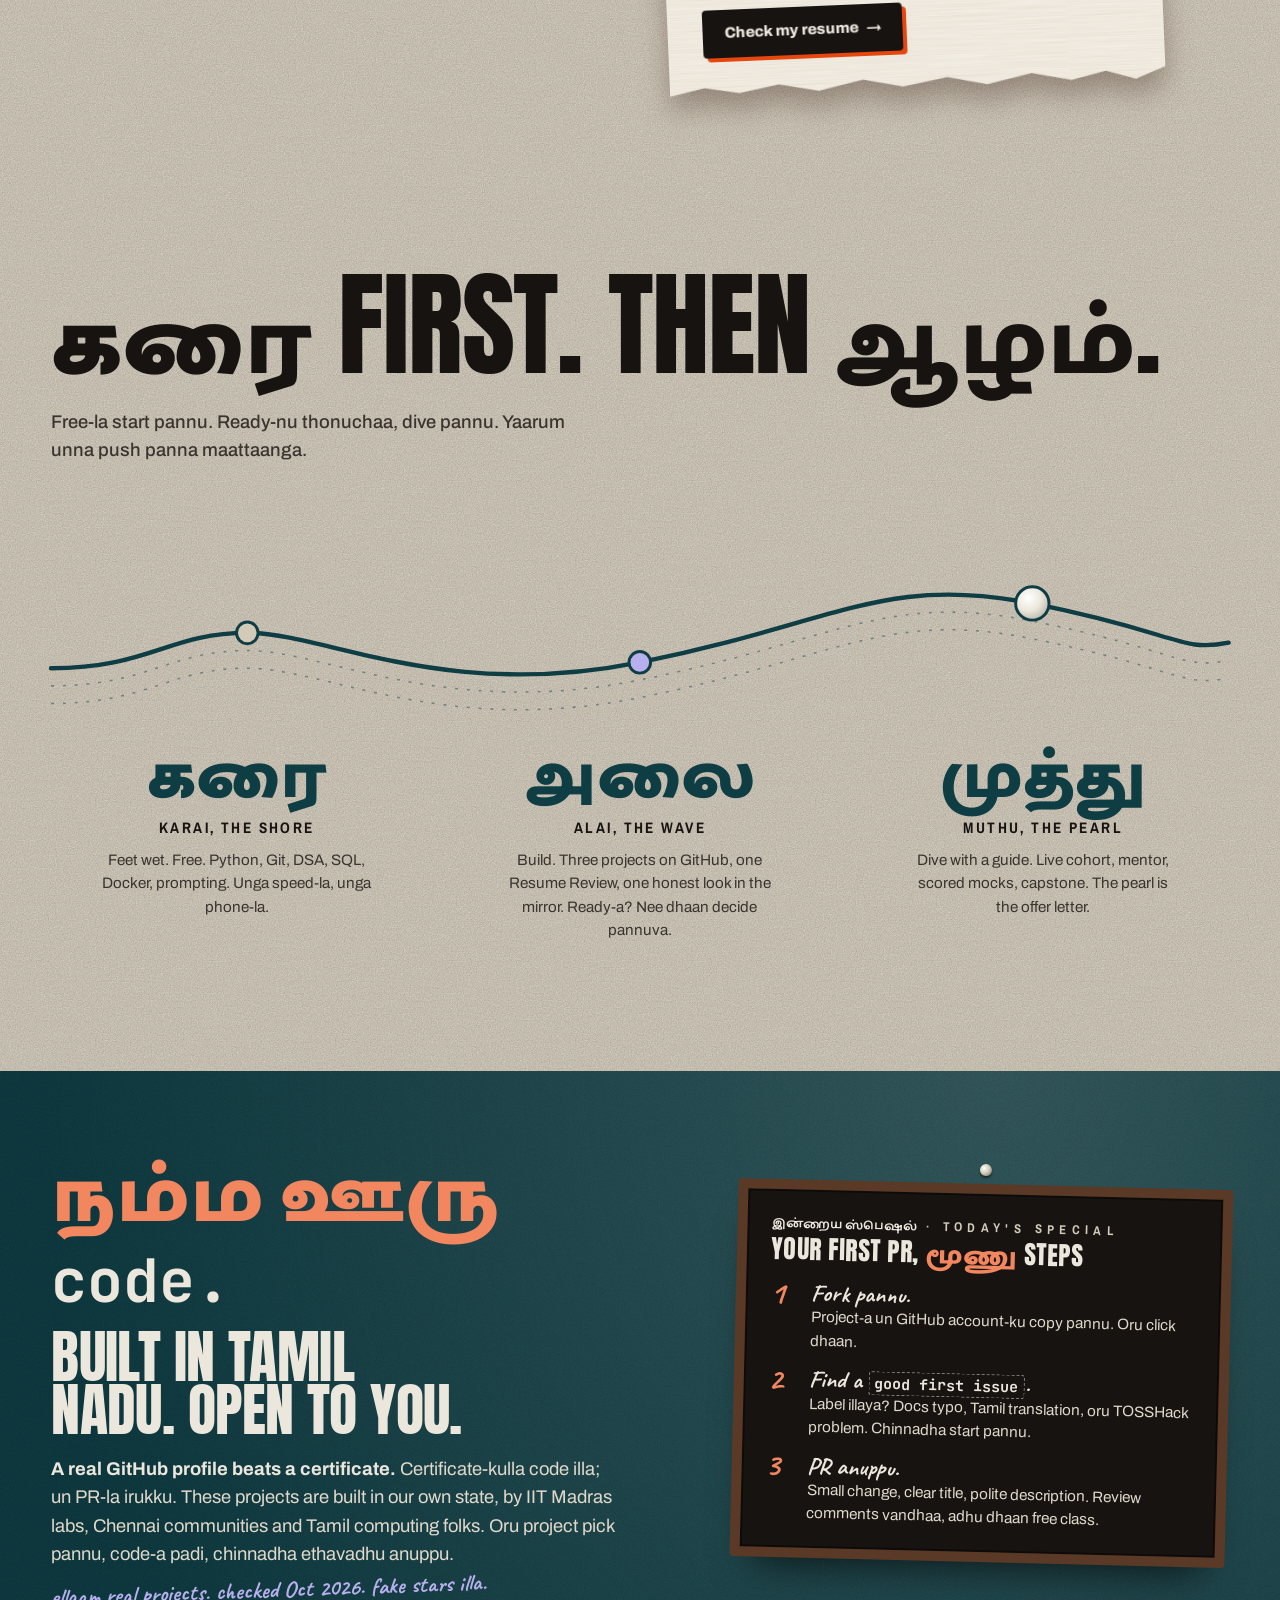
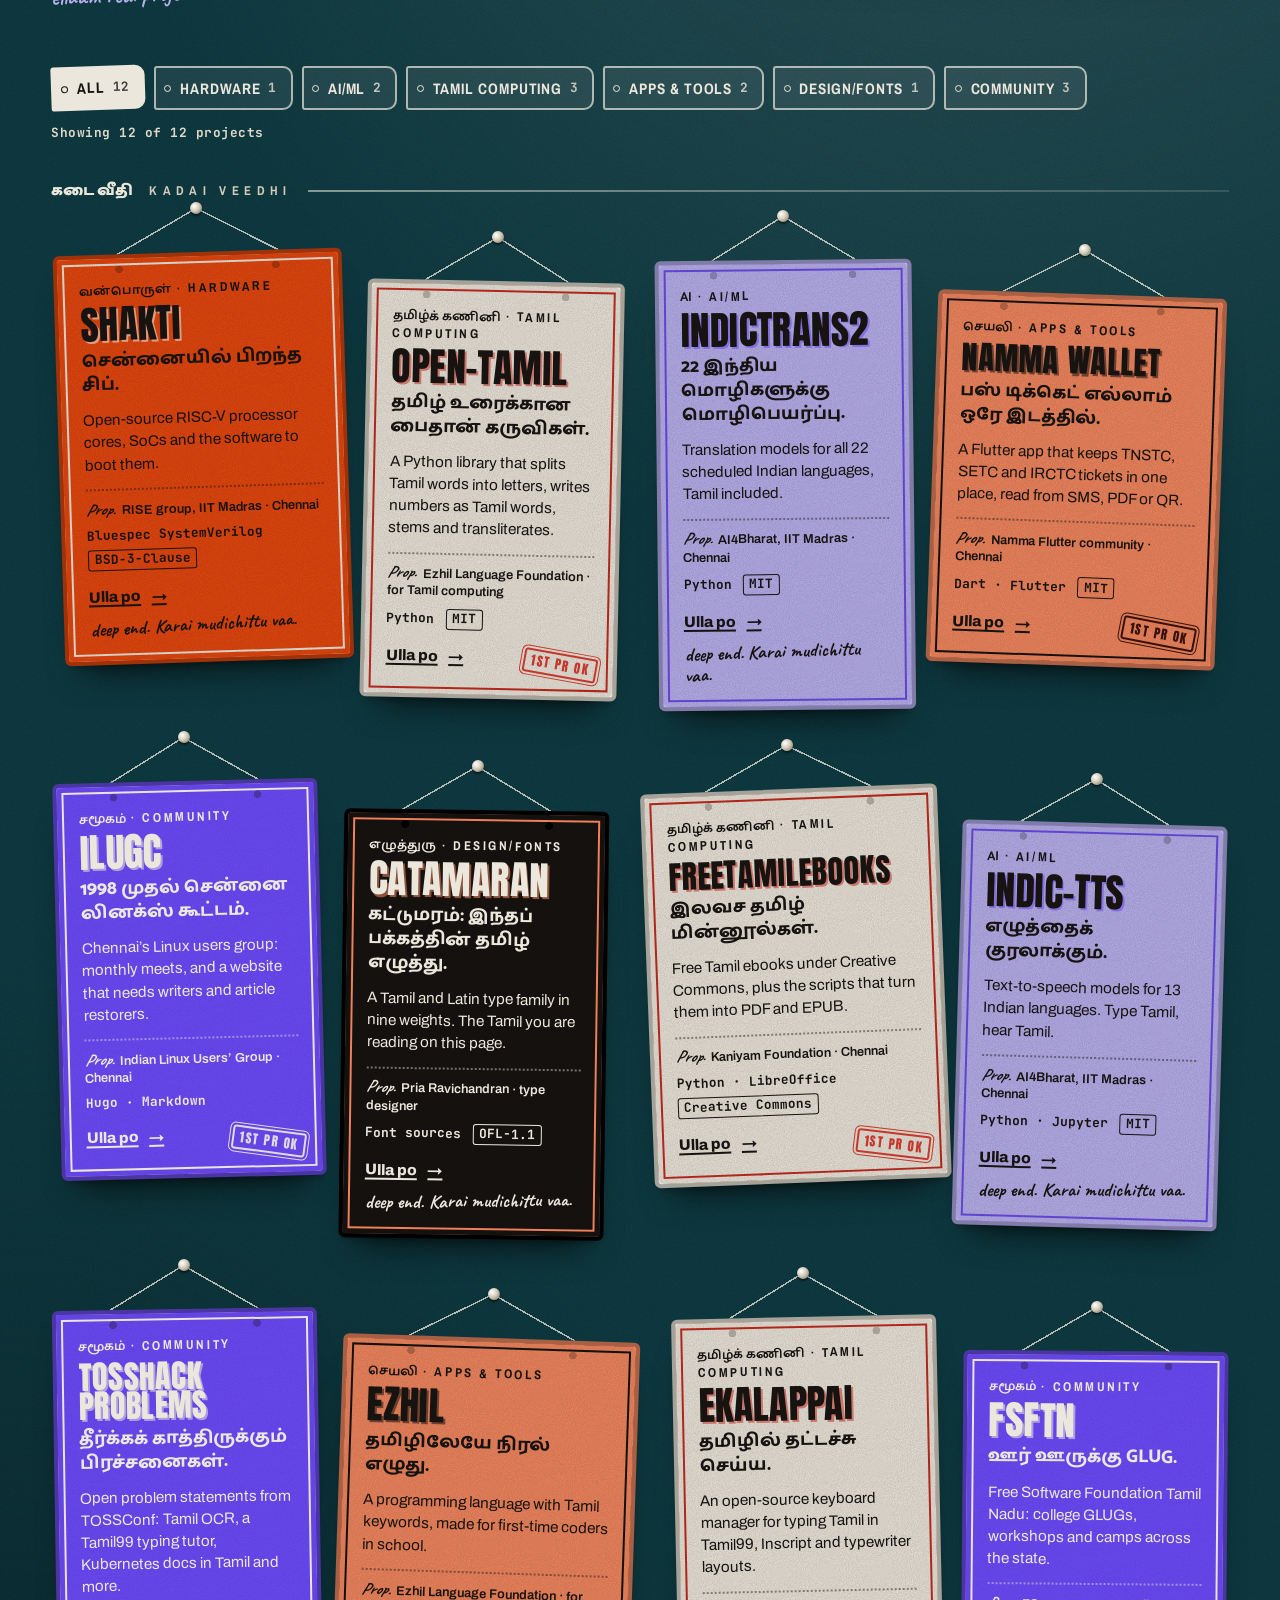
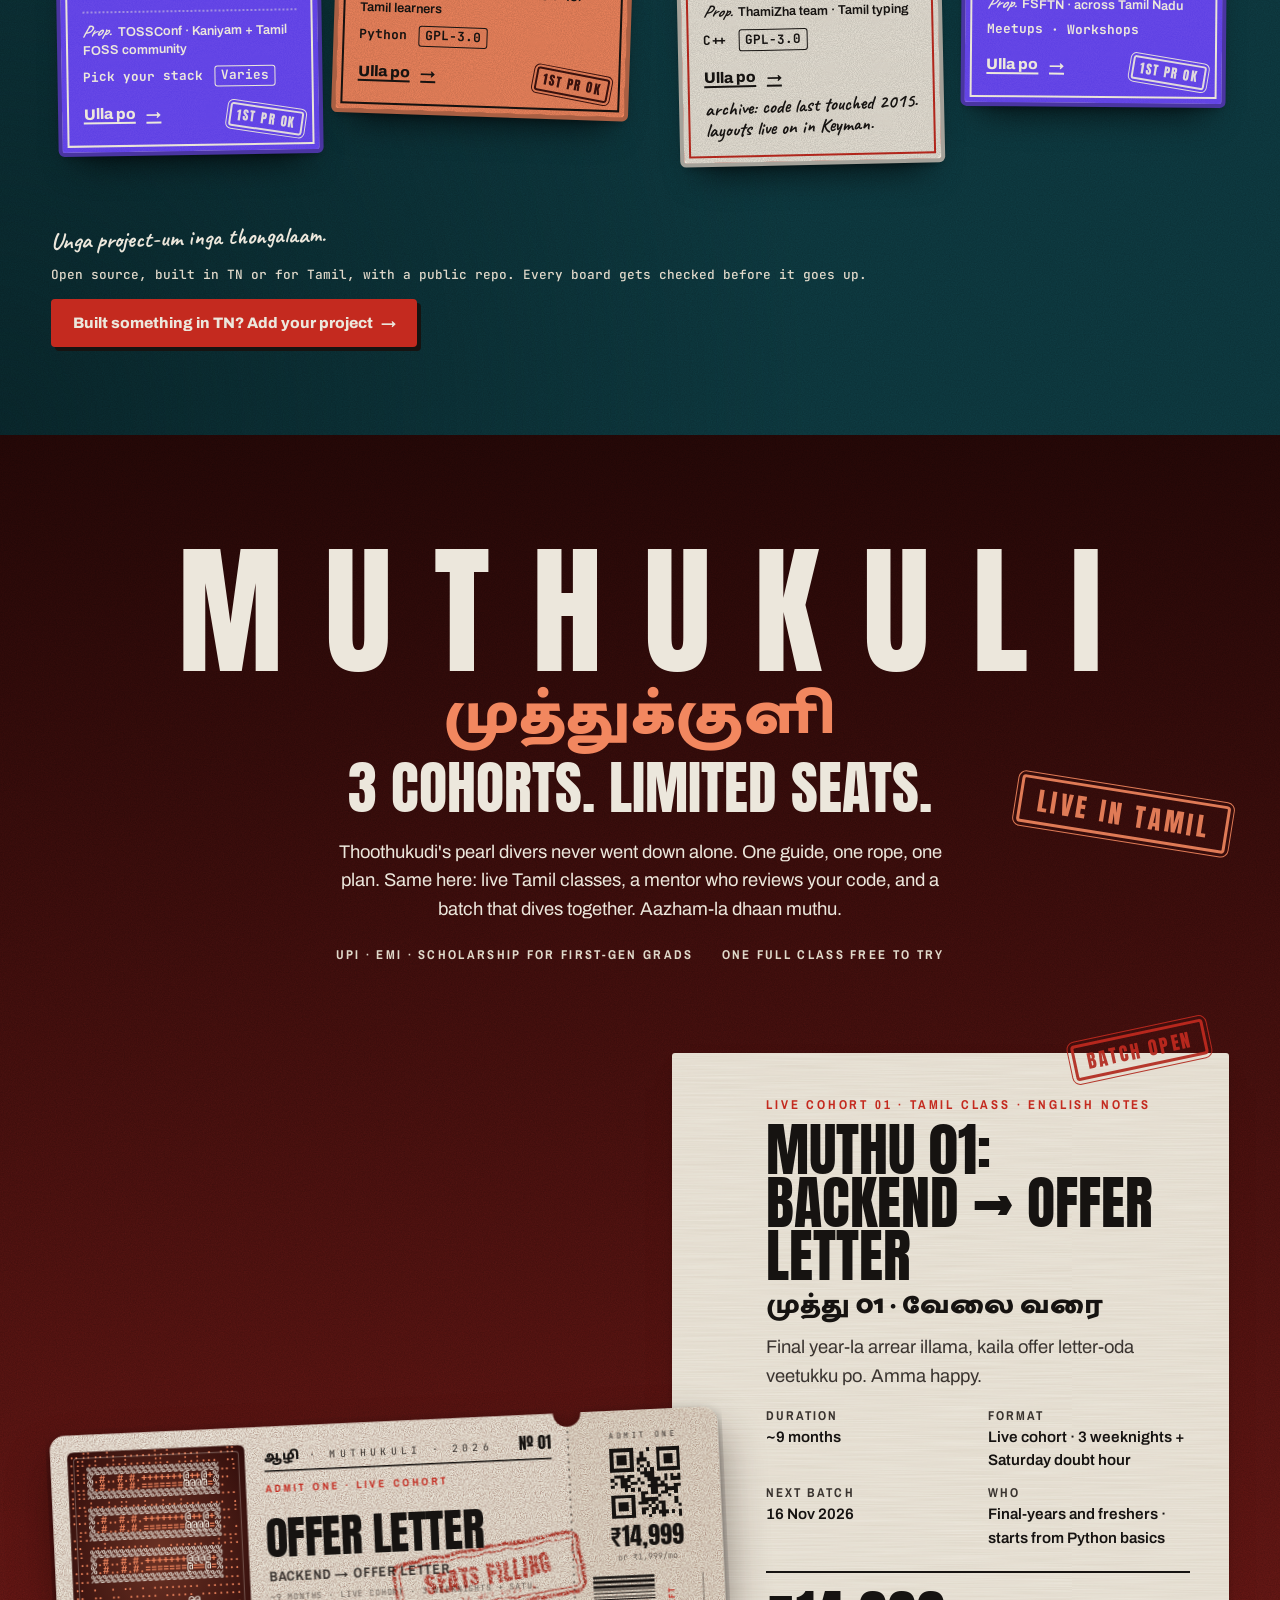
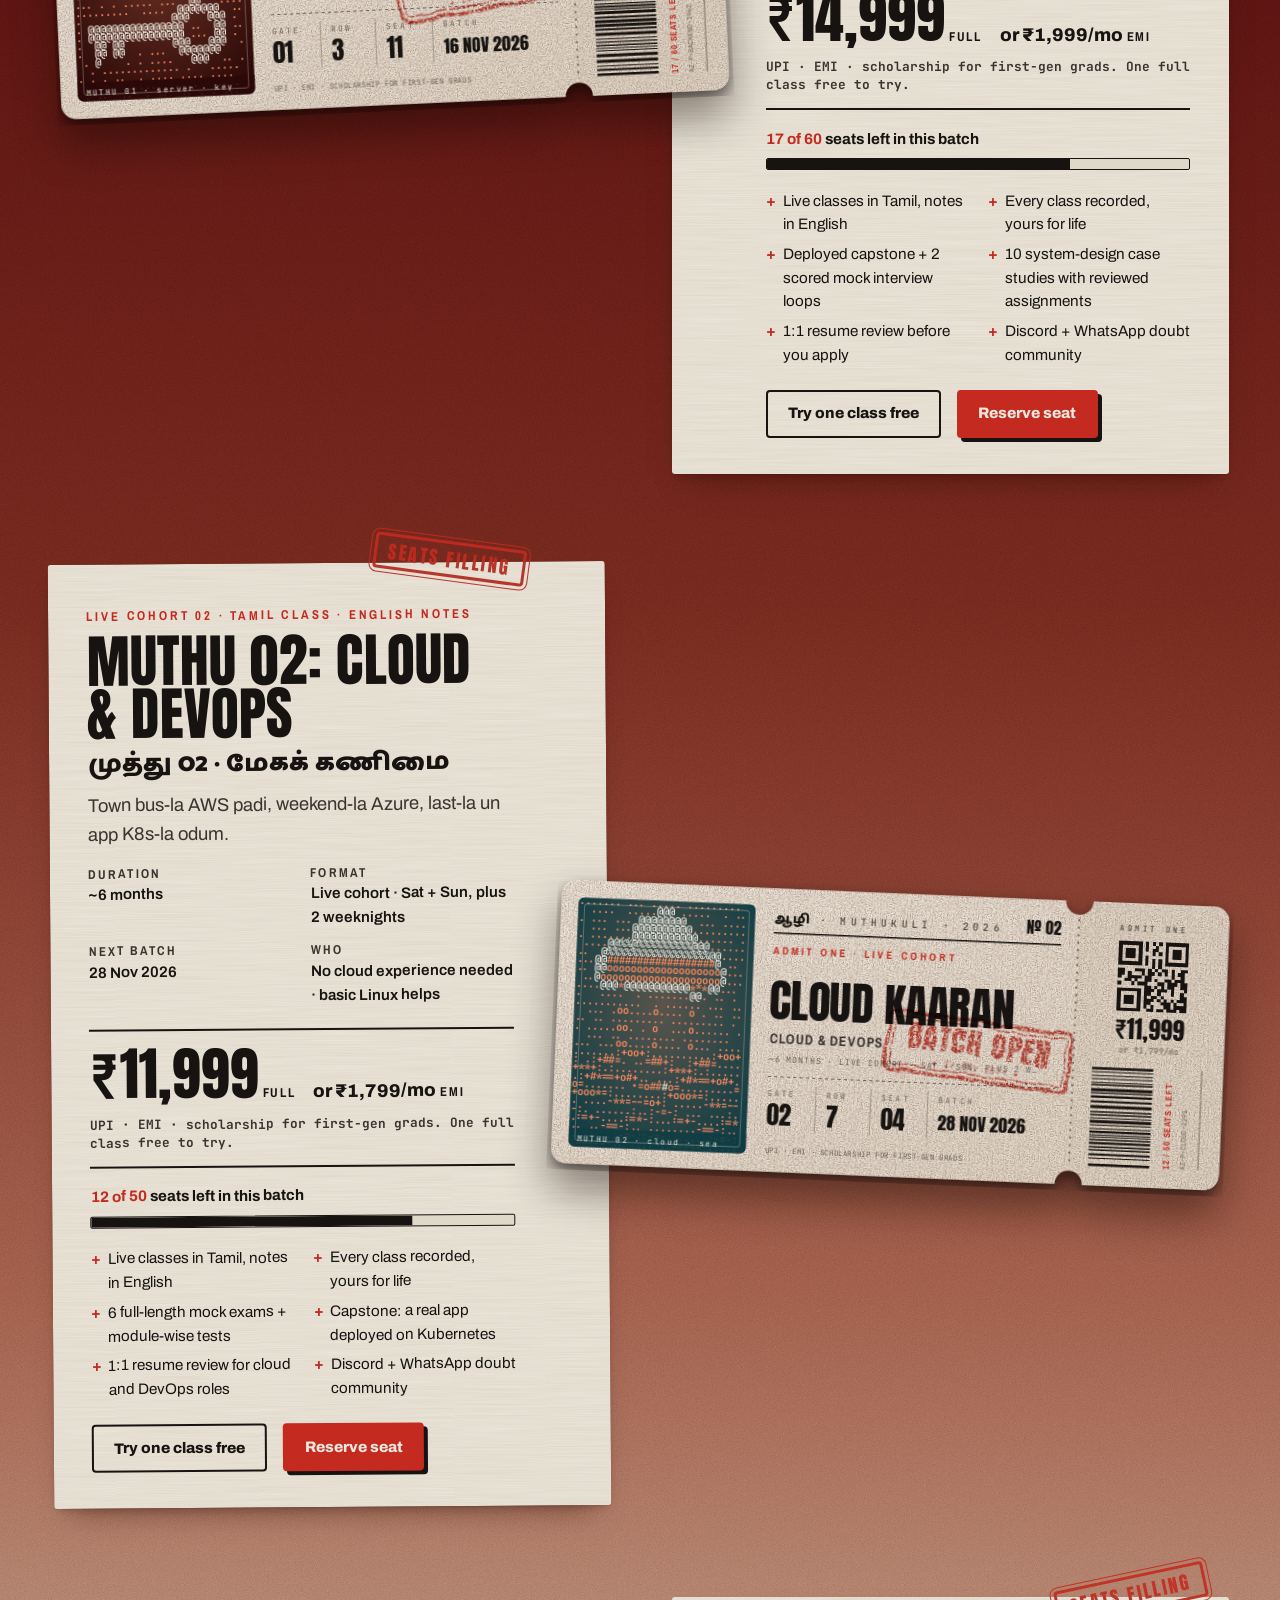
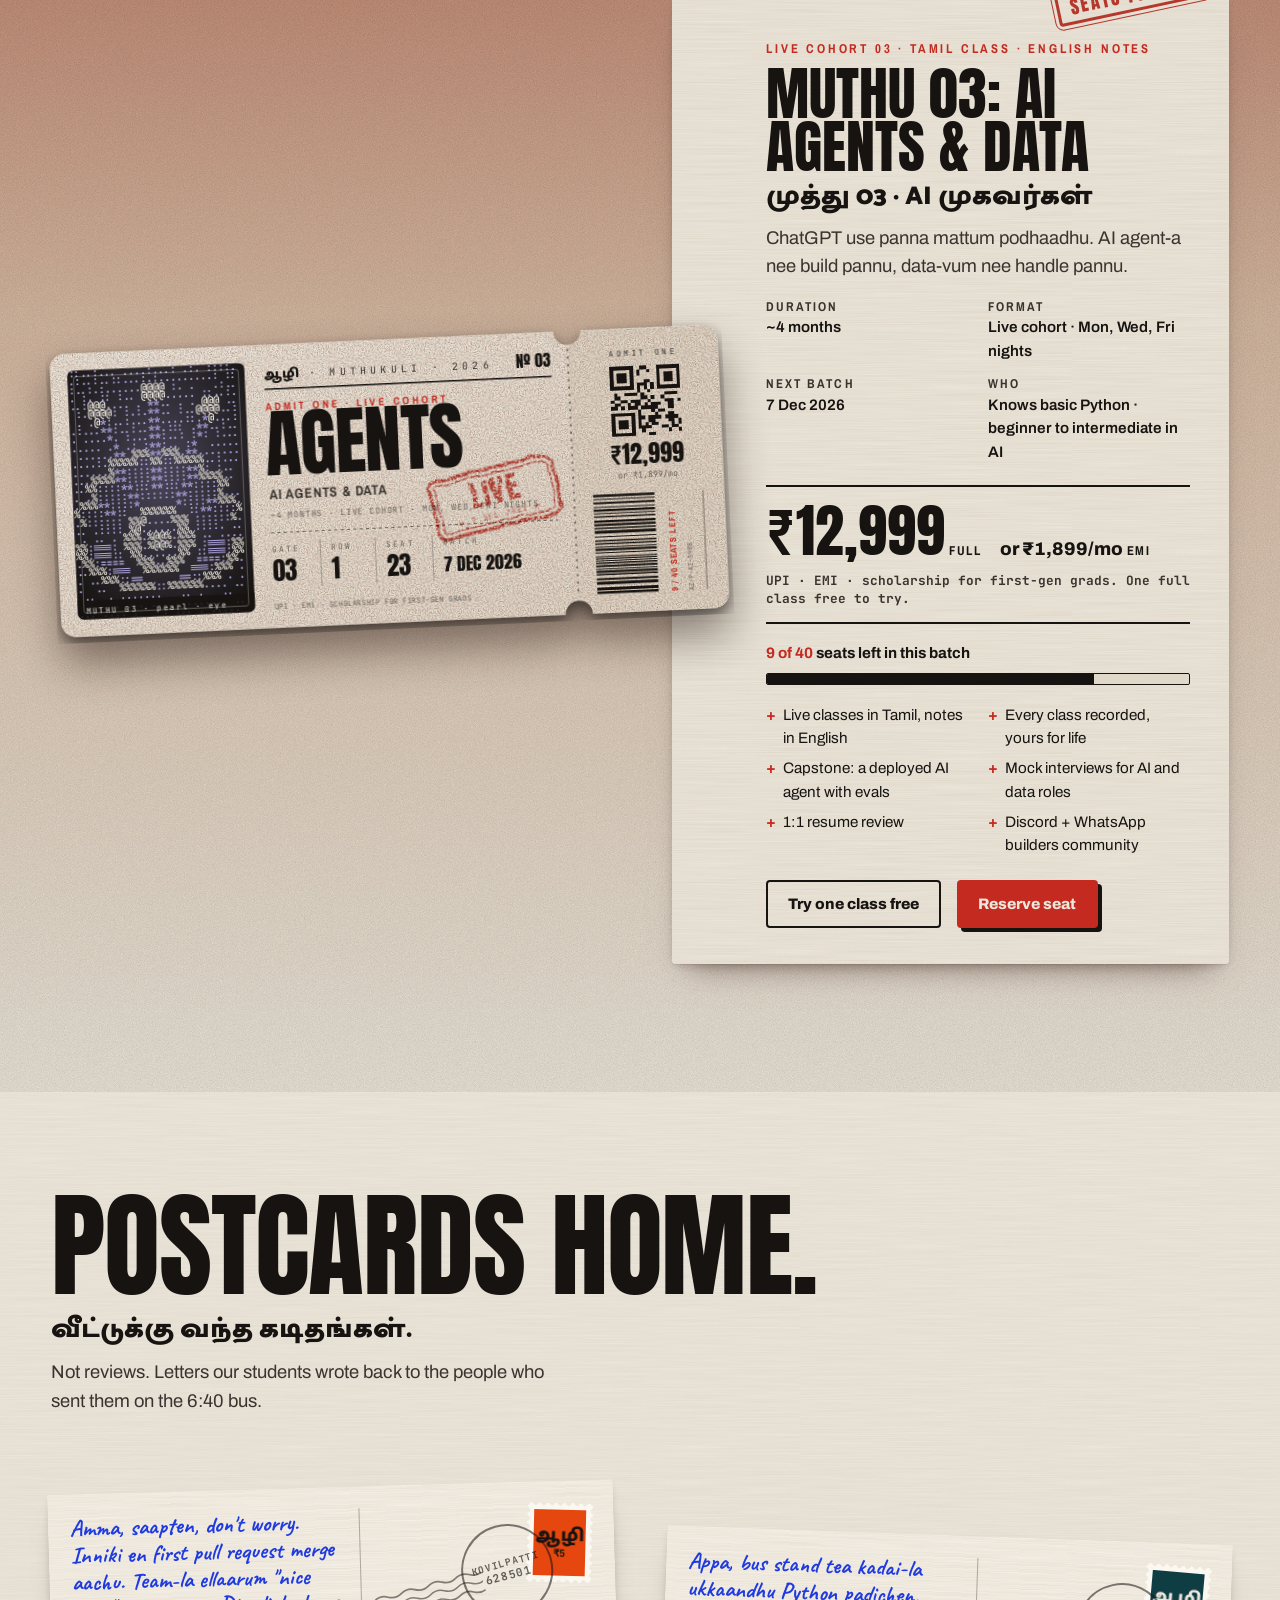
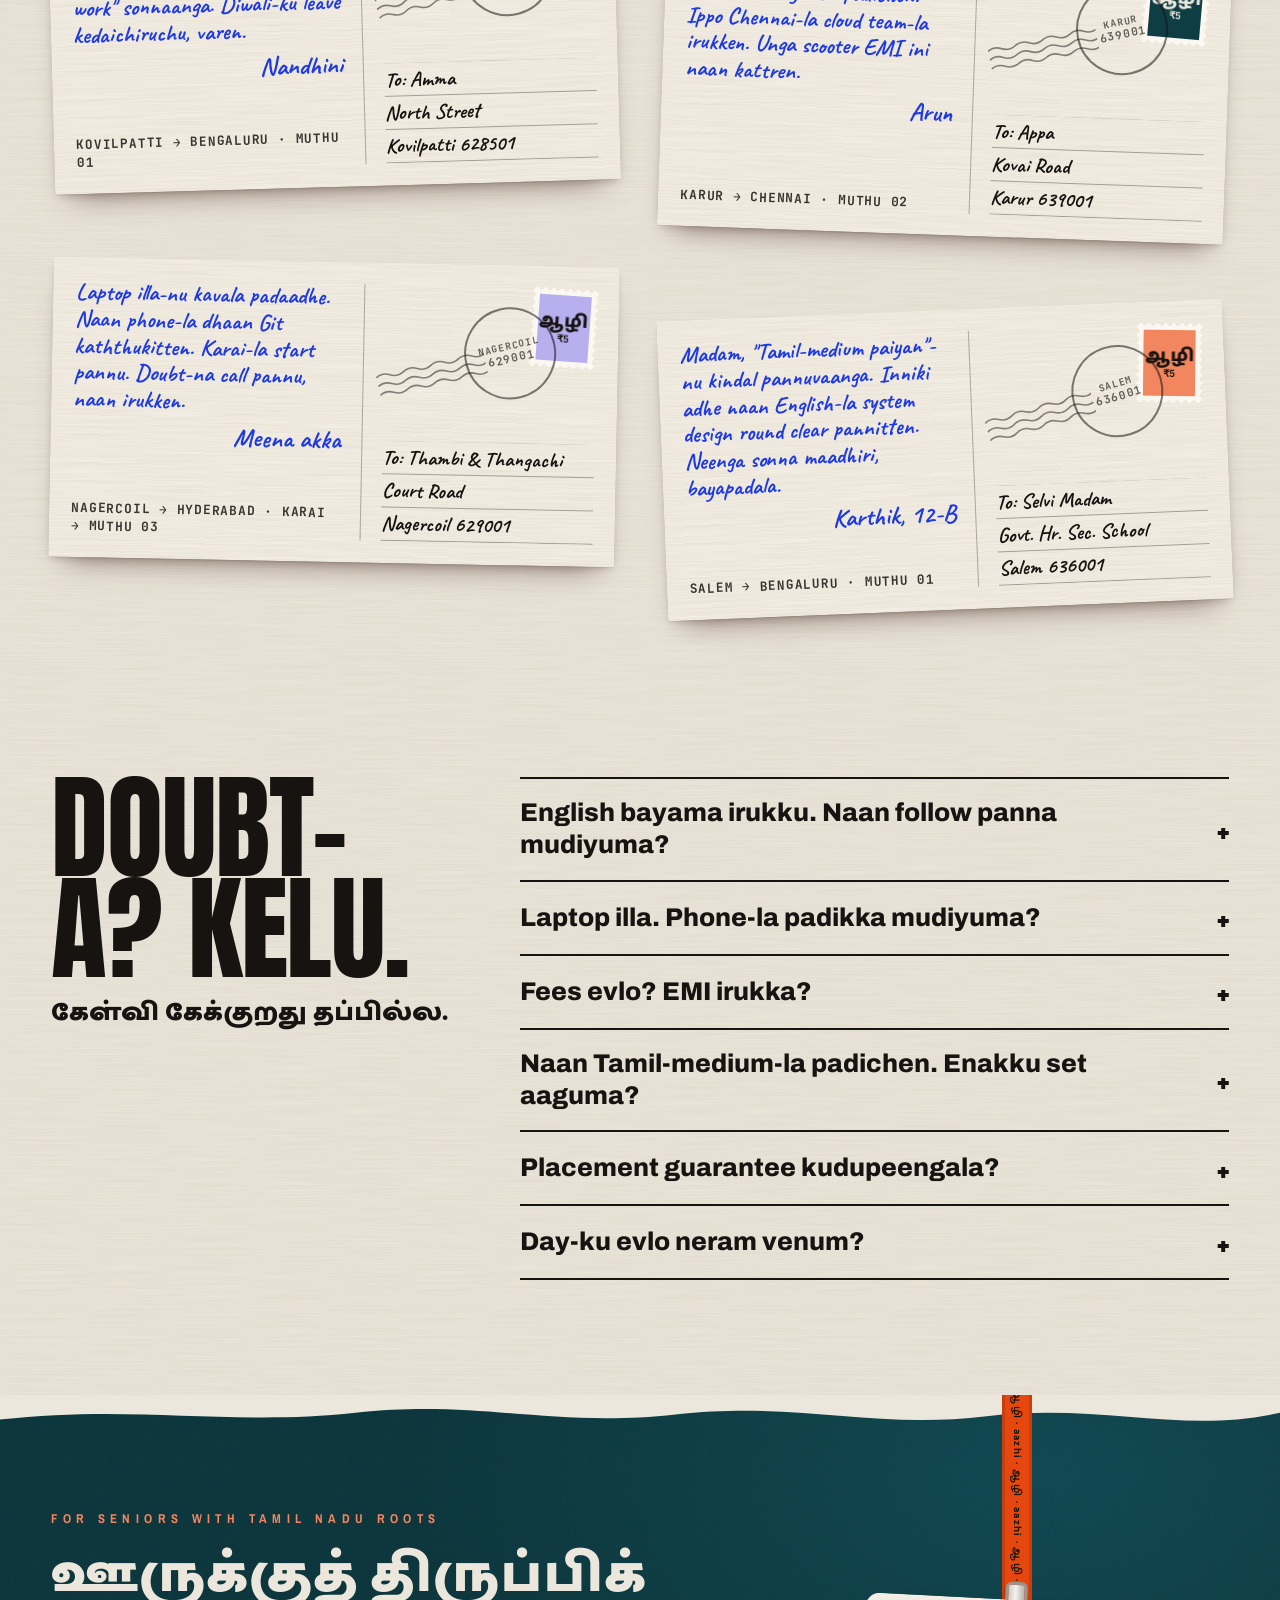
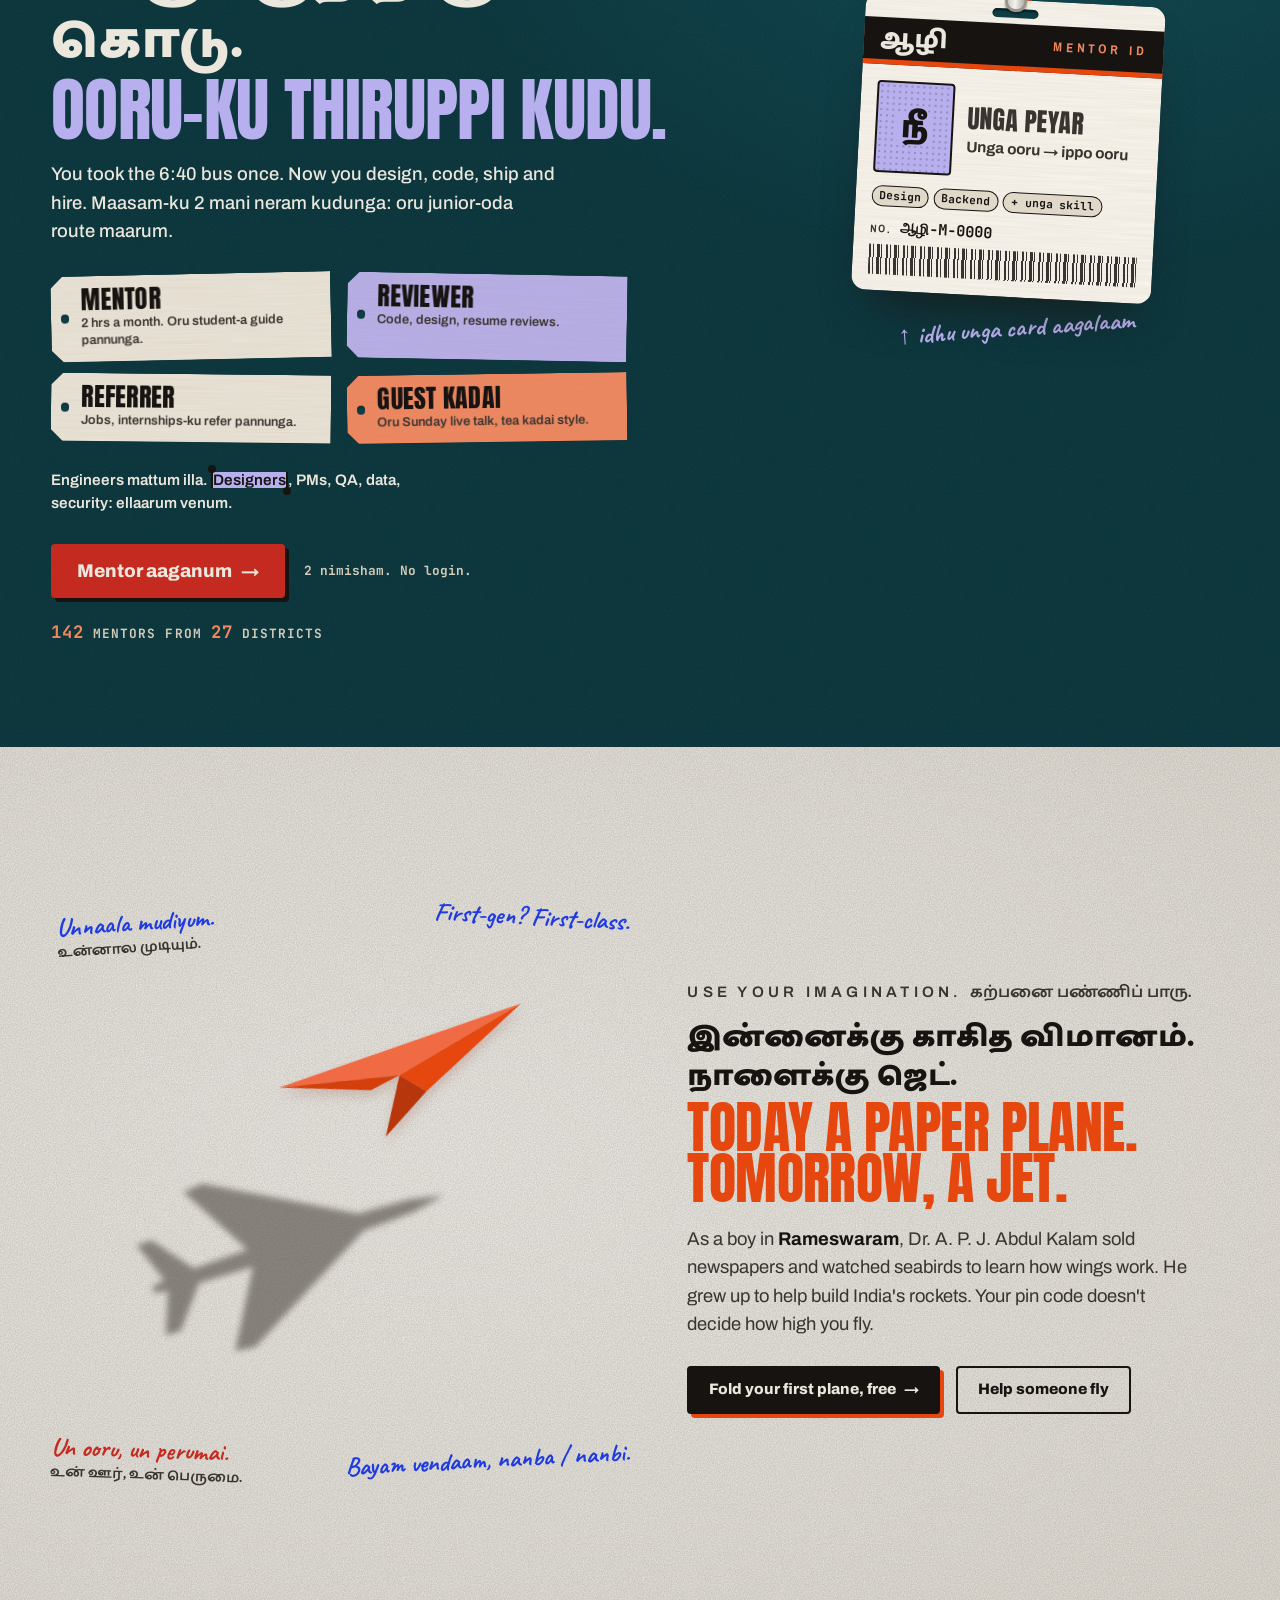
==== commit 55e0a6a0: "Oxblood hero: background colourways with a localhost-only picker Adds seven hero/nav colourways (fog" ====
--- a/index.html
+++ b/index.html
@@ -1,5 +1,5 @@
 <!doctype html>
-<html lang="en">
+<html lang="en" data-hero-bg="oxblood">
 <head>
   <meta charset="utf-8">
   <meta name="viewport" content="width=device-width, initial-scale=1, viewport-fit=cover">
@@ -16,6 +16,8 @@
   <link rel="stylesheet" href="css/mentors.css">
   <link rel="stylesheet" href="css/takeoff.css">
   <link rel="stylesheet" href="css/oss.css">
+  <link rel="stylesheet" href="css/hero-bg.css">
+  <script src="js/hero-bg.js" type="module"></script>
   <script type="module" src="js/main.js"></script>
   <script type="module" src="js/mentors.js"></script>
   <script type="module" src="js/oss.js"></script>
--- a/css/hero-bg.css
+++ b/css/hero-bg.css
@@ -0,0 +1,188 @@
+/* ஆழி — hero background colourways. Loaded after hero.css.
+   Set with <html data-hero-bg="…">: paper, chilli, manjal, oxblood, sea, ink.
+   No attribute = the default fog. The nav follows the hero so the top of the page reads as one plane.
+   Each colourway retunes text, the ASCII portrait, the sea, the logo and the buttons so
+   every text pair stays AA. */
+
+html[data-hero-bg] {
+  --hb-glow: transparent;
+}
+
+/* ---------- light grounds: ink type ---------- */
+html[data-hero-bg="paper"] {
+  --hb-bg: var(--paper);
+  --hb-glow: #f5f1e8;
+  --hb-fg: var(--ink);
+  --hb-fg2: var(--ink-2);
+  --hb-ascii: var(--ink);
+  --hb-faint: rgba(22, 19, 17, .16);
+  --hb-crest: rgba(22, 19, 17, .32);
+  --hb-accent: var(--chilli);
+  --hb-link: var(--biro);
+}
+html[data-hero-bg="chilli"] {
+  --hb-bg: var(--chilli);
+  --hb-glow: #ee5a22;
+  --hb-fg: var(--ink);
+  --hb-fg2: var(--oxblood);          /* 4.57:1 on chilli */
+  --hb-ascii: var(--ink);
+  --hb-faint: rgba(43, 9, 8, .22);
+  --hb-crest: rgba(43, 9, 8, .42);
+  --hb-accent: var(--ink);
+  --hb-link: var(--ink);
+  --hb-shimmer: var(--paper);
+  --hb-shadow: var(--oxblood);
+}
+html[data-hero-bg="manjal"] {
+  --hb-bg: #e3a21a;                  /* turmeric, the hero's kolam accent */
+  --hb-glow: #ecb43c;
+  --hb-fg: var(--ink);
+  --hb-fg2: #33261a;
+  --hb-ascii: var(--ink);
+  --hb-faint: rgba(22, 19, 17, .2);
+  --hb-crest: rgba(22, 19, 17, .38);
+  --hb-accent: var(--stamp);
+  --hb-link: var(--ink);
+  --hb-shimmer: var(--stamp);
+}
+
+/* ---------- dark grounds: paper type ---------- */
+html[data-hero-bg="oxblood"] {
+  --hb-bg: var(--oxblood);
+  --hb-glow: #4a1511;
+  --hb-fg: var(--paper);
+  --hb-fg2: var(--fog);              /* 10.3:1 */
+  --hb-ascii: #efe6d4;
+  --hb-faint: rgba(236, 231, 220, .14);
+  --hb-crest: rgba(236, 231, 220, .3);
+  --hb-accent: var(--salmon);
+  --hb-link: var(--salmon);
+  --hb-shimmer: var(--salmon);
+  --hb-dark: 1;
+}
+html[data-hero-bg="sea"] {
+  --hb-bg: var(--sea);
+  --hb-glow: #165059;
+  --hb-fg: var(--paper);
+  --hb-fg2: #c9d6d3;
+  --hb-ascii: #eef0e6;
+  --hb-faint: rgba(236, 240, 230, .14);
+  --hb-crest: rgba(236, 240, 230, .3);
+  --hb-accent: var(--salmon);
+  --hb-link: var(--lavender);
+  --hb-shimmer: var(--salmon);
+  --hb-dark: 1;
+}
+html[data-hero-bg="ink"] {
+  --hb-bg: #0d0b0a;
+  --hb-glow: #1d1916;
+  --hb-fg: var(--paper);
+  --hb-fg2: var(--fog);
+  --hb-ascii: #e6e6e6;               /* the light-grey shards of the logo reference */
+  --hb-faint: rgba(230, 230, 230, .12);
+  --hb-crest: rgba(230, 230, 230, .28);
+  --hb-accent: var(--chilli);
+  --hb-link: var(--lavender);
+  --hb-shimmer: var(--chilli);
+  --hb-dark: 1;
+}
+
+/* ---------- apply ---------- */
+html[data-hero-bg] .nav {
+  background: var(--hb-bg);
+  border-bottom-color: color-mix(in srgb, var(--hb-fg) 35%, transparent);
+  color: var(--hb-fg);
+}
+html[data-hero-bg] .hero {
+  background:
+    radial-gradient(36% 46% at 74% 44%, var(--hb-glow) 0%, transparent 70%),
+    var(--hb-bg);
+  color: var(--hb-fg);
+}
+html[data-hero-bg] .nav,
+html[data-hero-bg] .hero { transition: background-color .45s var(--ease-out), color .45s var(--ease-out); }
+
+html[data-hero-bg] .nav__links a,
+html[data-hero-bg] .hero .hero__title,
+html[data-hero-bg] .hero__tamil,
+html[data-hero-bg] .hero .hero__caption [lang="ta"],
+html[data-hero-bg] .hero__col-h { color: var(--hb-fg); }
+
+html[data-hero-bg] .nav__sub,
+html[data-hero-bg] .hero__eyebrow,
+html[data-hero-bg] .hero__sub,
+html[data-hero-bg] .hero__trust,
+html[data-hero-bg] .hero__flight-tag,
+html[data-hero-bg] .hero .hero__caption,
+html[data-hero-bg] .hero__col p { color: var(--hb-fg2); }
+
+html[data-hero-bg] .hero__eyebrow::before,
+html[data-hero-bg] .hero__trust li::before { background: var(--hb-accent); }
+
+html[data-hero-bg] .hero__arch .hero__ascii {
+  --ah-base: var(--hb-ascii);
+  --ah-kaavi: var(--hb-shimmer, var(--chilli));
+}
+html[data-hero-bg] .hero__flight-path { stroke: var(--hb-crest); }
+html[data-hero-bg] .sea__water pre { color: var(--hb-faint); }
+html[data-hero-bg] .sea__water .sea-layer--crest { color: var(--hb-crest); }
+
+html[data-hero-bg] .hero .hero__cols { border-top-color: var(--hb-fg); }
+html[data-hero-bg] .hero__links a { color: var(--hb-link); }
+
+/* the logo: keep the chilli ழ unless the ground is chilli or turmeric */
+html[data-hero-bg="chilli"] .nav .logo { --logo-ink: var(--paper); --logo-wing: var(--oxblood); --logo-fold: var(--ink); }
+html[data-hero-bg="manjal"] .nav .logo { --logo-ink: var(--stamp); }
+html[data-hero-bg="oxblood"] .nav .logo,
+html[data-hero-bg="sea"] .nav .logo,
+html[data-hero-bg="ink"] .nav .logo { --logo-text: var(--paper); --logo-wing: var(--fog); --logo-fold: var(--paper); }
+
+/* buttons in the nav and hero */
+html[data-hero-bg] :is(.nav, .hero) .btn--ink { box-shadow: 4px 4px 0 var(--hb-shadow, var(--chilli)); }
+html[data-hero-bg] :is(.nav, .hero) .btn--line { color: var(--hb-fg); border-color: var(--hb-fg); }
+html[data-hero-bg] :is(.nav, .hero) .btn--line:hover { background: var(--hb-fg); color: var(--hb-bg); }
+
+html[data-hero-bg="oxblood"] :is(.nav, .hero) .btn--ink,
+html[data-hero-bg="sea"] :is(.nav, .hero) .btn--ink,
+html[data-hero-bg="ink"] :is(.nav, .hero) .btn--ink { background: var(--paper); color: var(--ink); border-color: var(--paper); }
+
+/* grain reads as dust on light grounds, as film on dark ones */
+html[data-hero-bg="oxblood"] .hero::after,
+html[data-hero-bg="sea"] .hero::after,
+html[data-hero-bg="ink"] .hero::after { mix-blend-mode: screen; opacity: .12; }
+
+/* focus ring must show on every ground */
+html[data-hero-bg] :is(.nav, .hero) { --focus: var(--hb-fg); }
+
+/* ---------- the localhost-only picker (js/hero-bg.js) ---------- */
+.bgpick {
+  position: fixed;
+  z-index: 999;
+  right: 16px;
+  bottom: calc(16px + env(safe-area-inset-bottom, 0px));
+  display: flex; align-items: center; gap: .5rem;
+  padding: .55rem .7rem;
+  background: var(--paper);
+  color: var(--ink);
+  border: 2px solid var(--ink);
+  box-shadow: 4px 4px 0 var(--ink);
+  font: 700 var(--t-xs)/1 var(--f-narrow);
+  letter-spacing: .12em;
+  text-transform: uppercase;
+}
+.bgpick__label { margin-right: .2rem; }
+.bgpick__sw {
+  width: 30px; height: 30px;
+  padding: 0;
+  border: 2px solid var(--ink);
+  border-radius: 50%;
+  background: var(--sw);
+  cursor: pointer;
+}
+.bgpick__sw[aria-pressed="true"] { outline: 3px solid var(--ink); outline-offset: 2px; }
+.bgpick__sw:focus-visible { outline: 3px solid var(--biro); outline-offset: 2px; }
+.bgpick__name { min-width: 5.5em; }
+@media (max-width: 520px) {
+  .bgpick { left: 16px; right: 16px; flex-wrap: wrap; justify-content: center; }
+  .bgpick__label { flex-basis: 100%; text-align: center; margin: 0 0 .25rem; }
+}
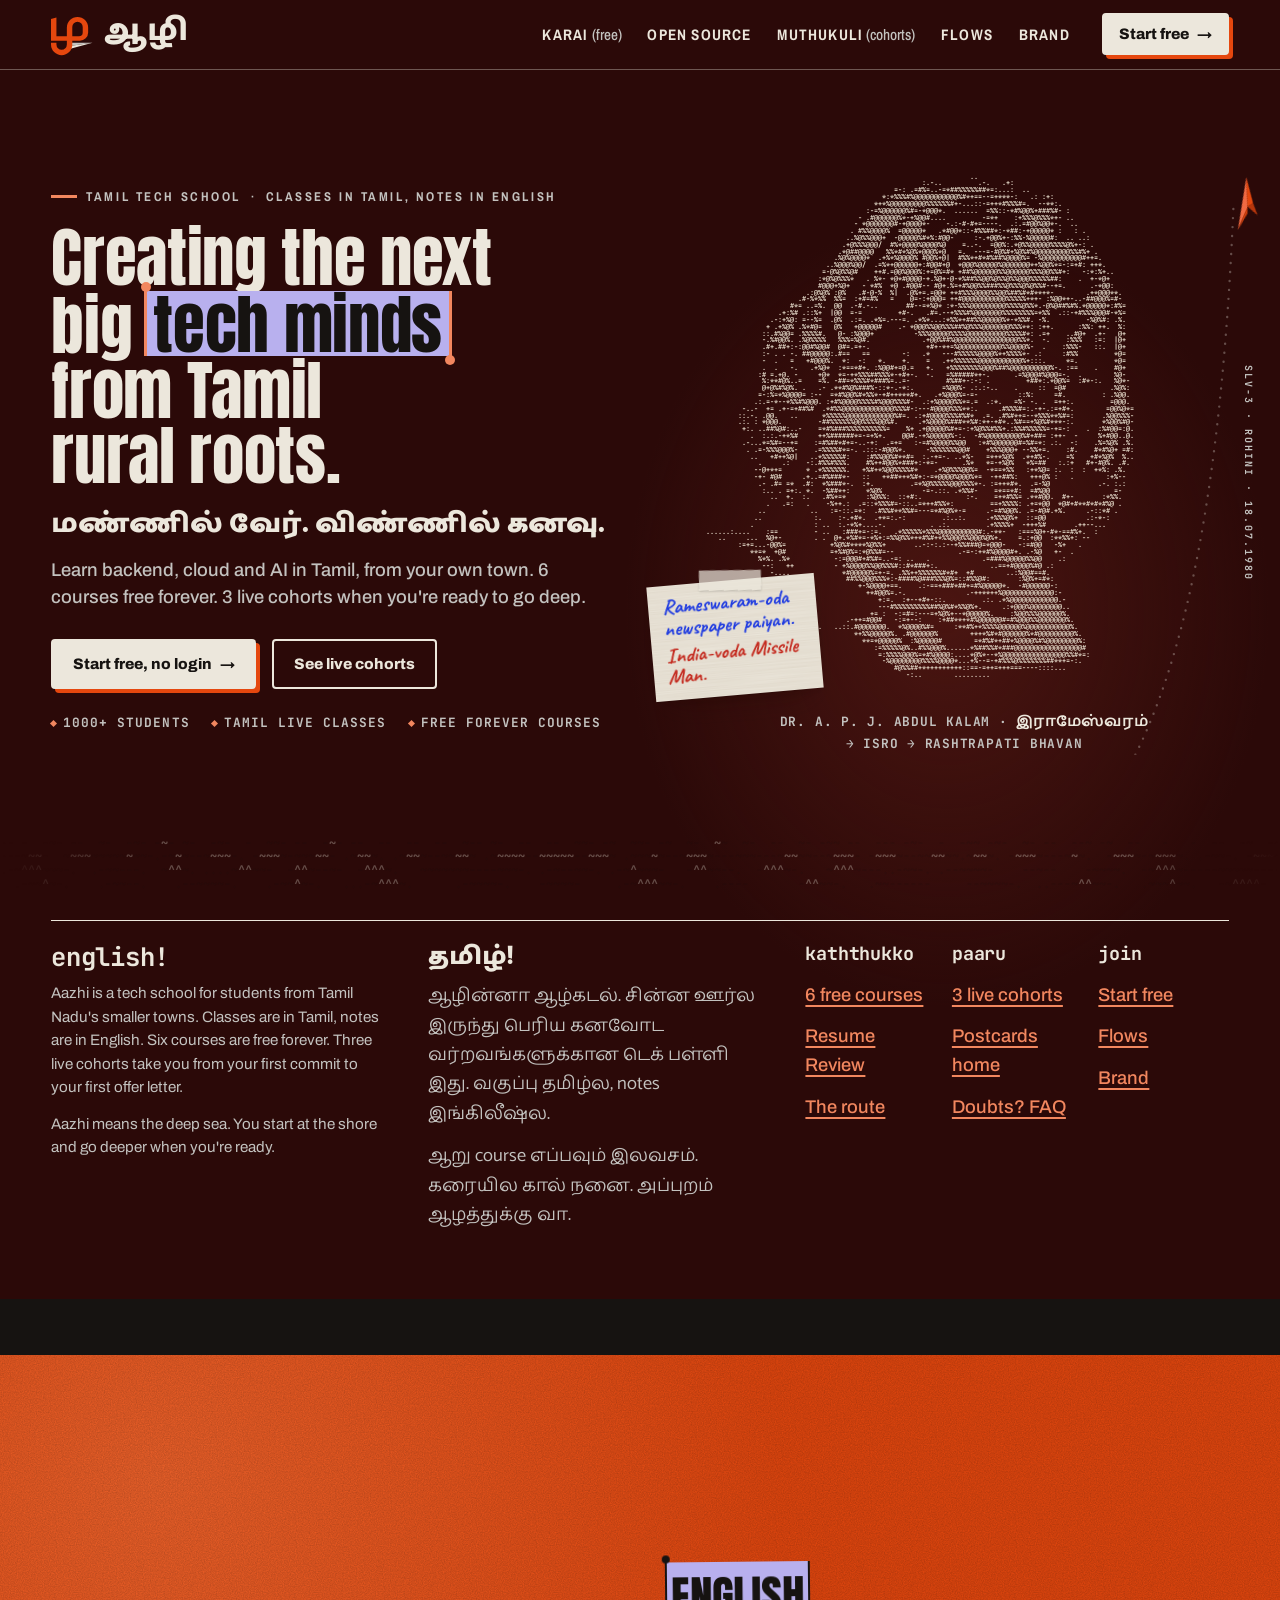
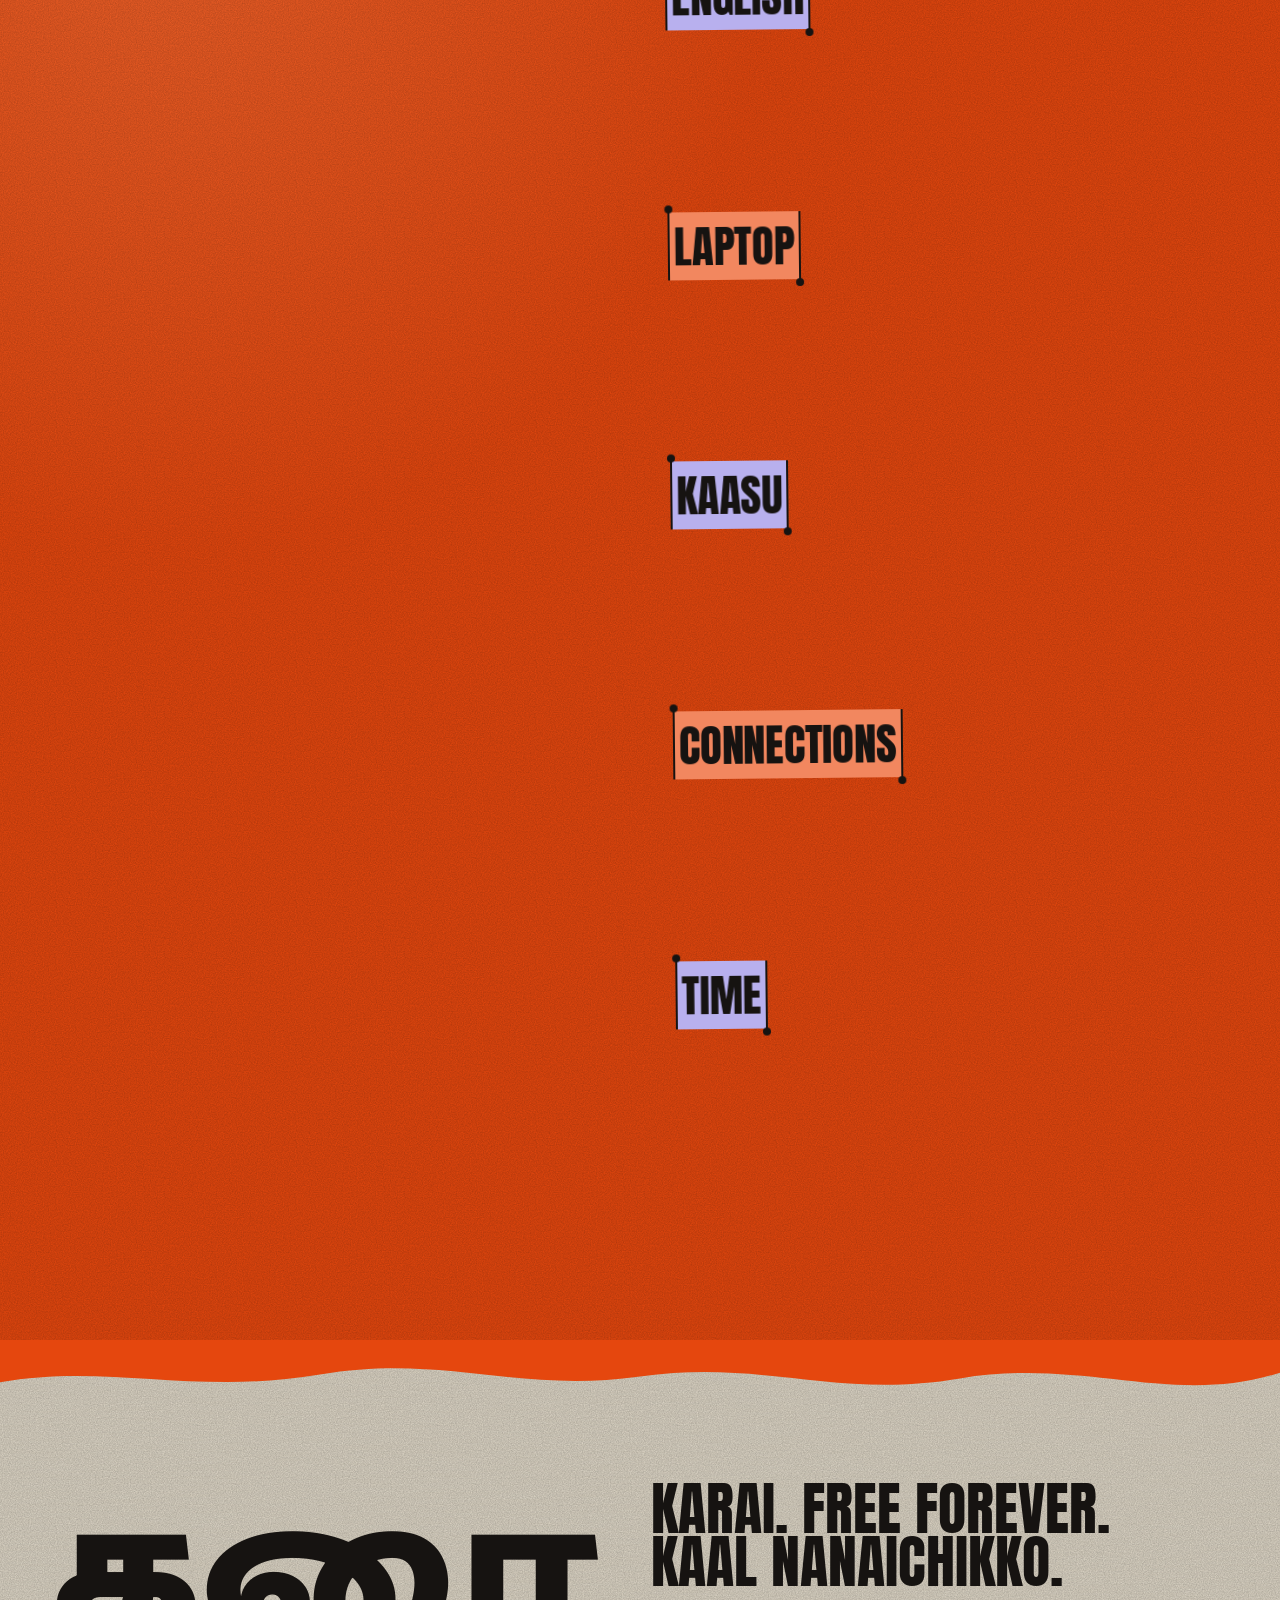
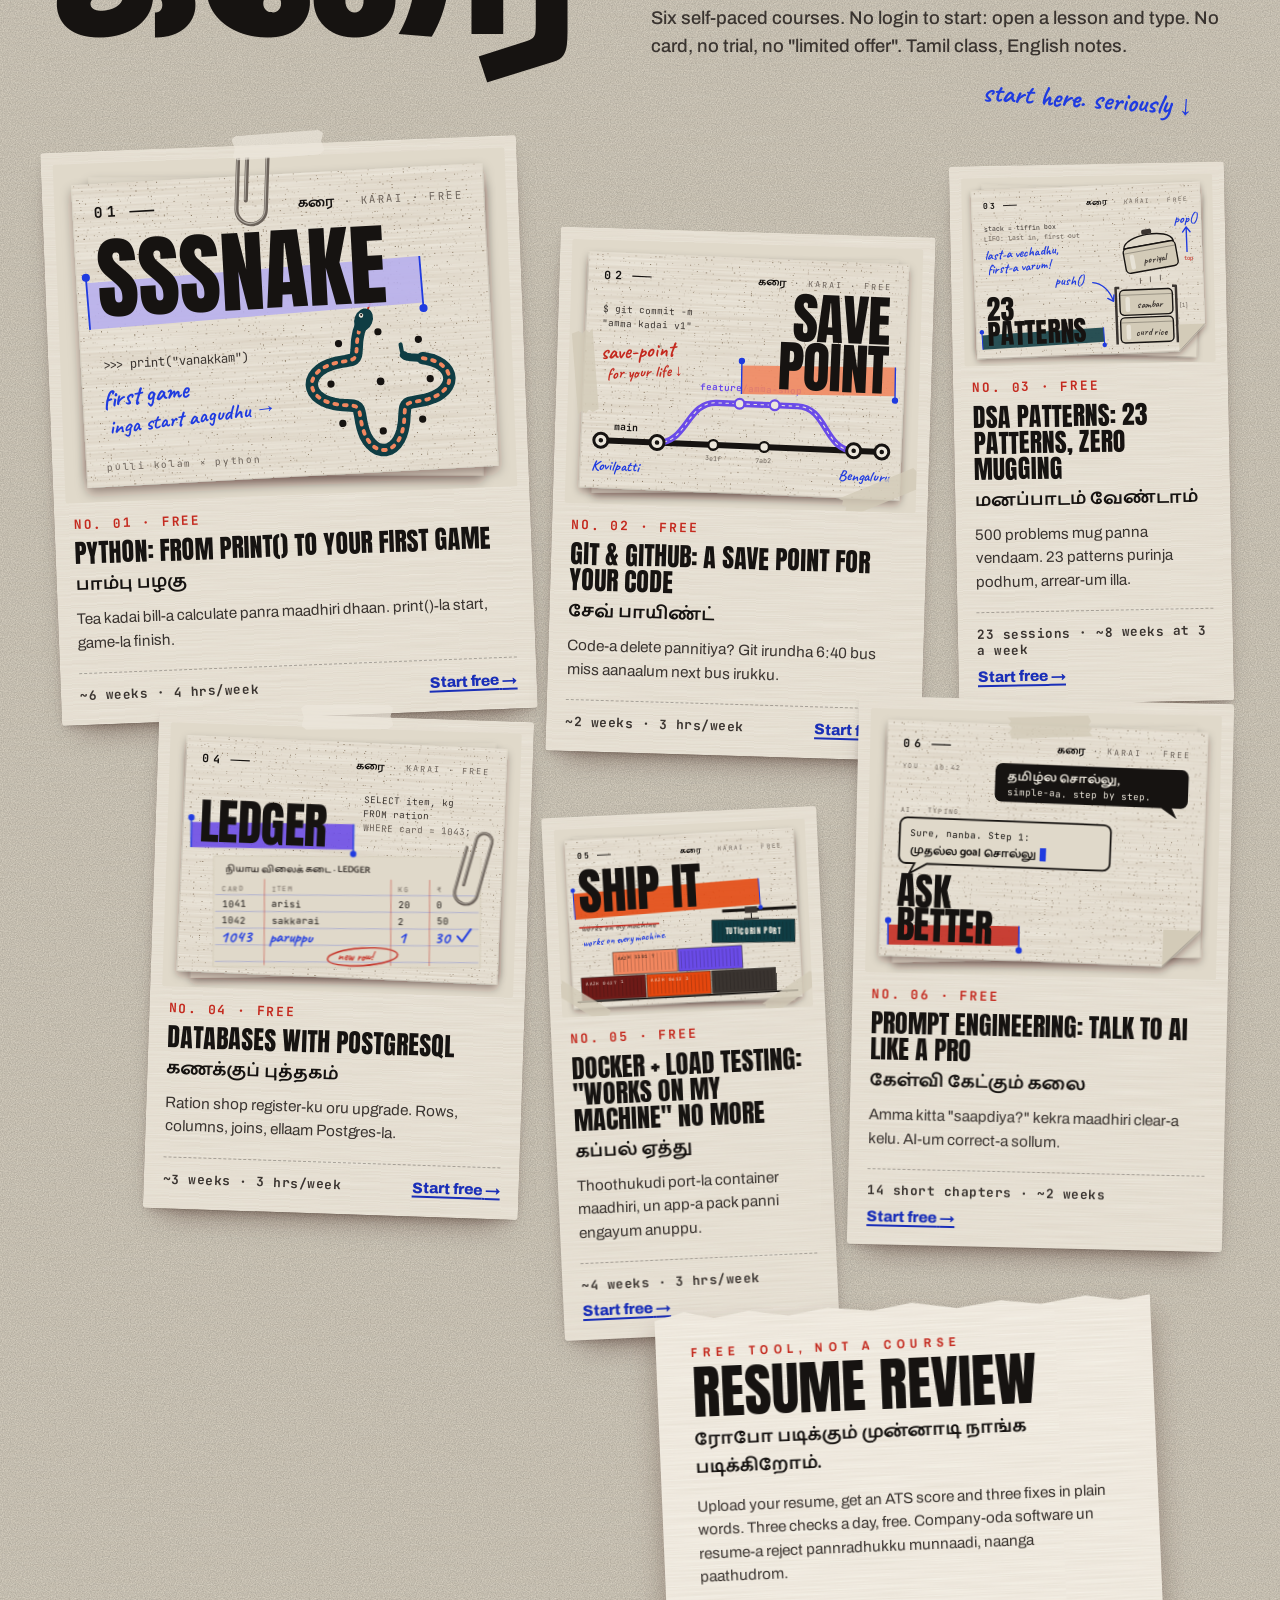
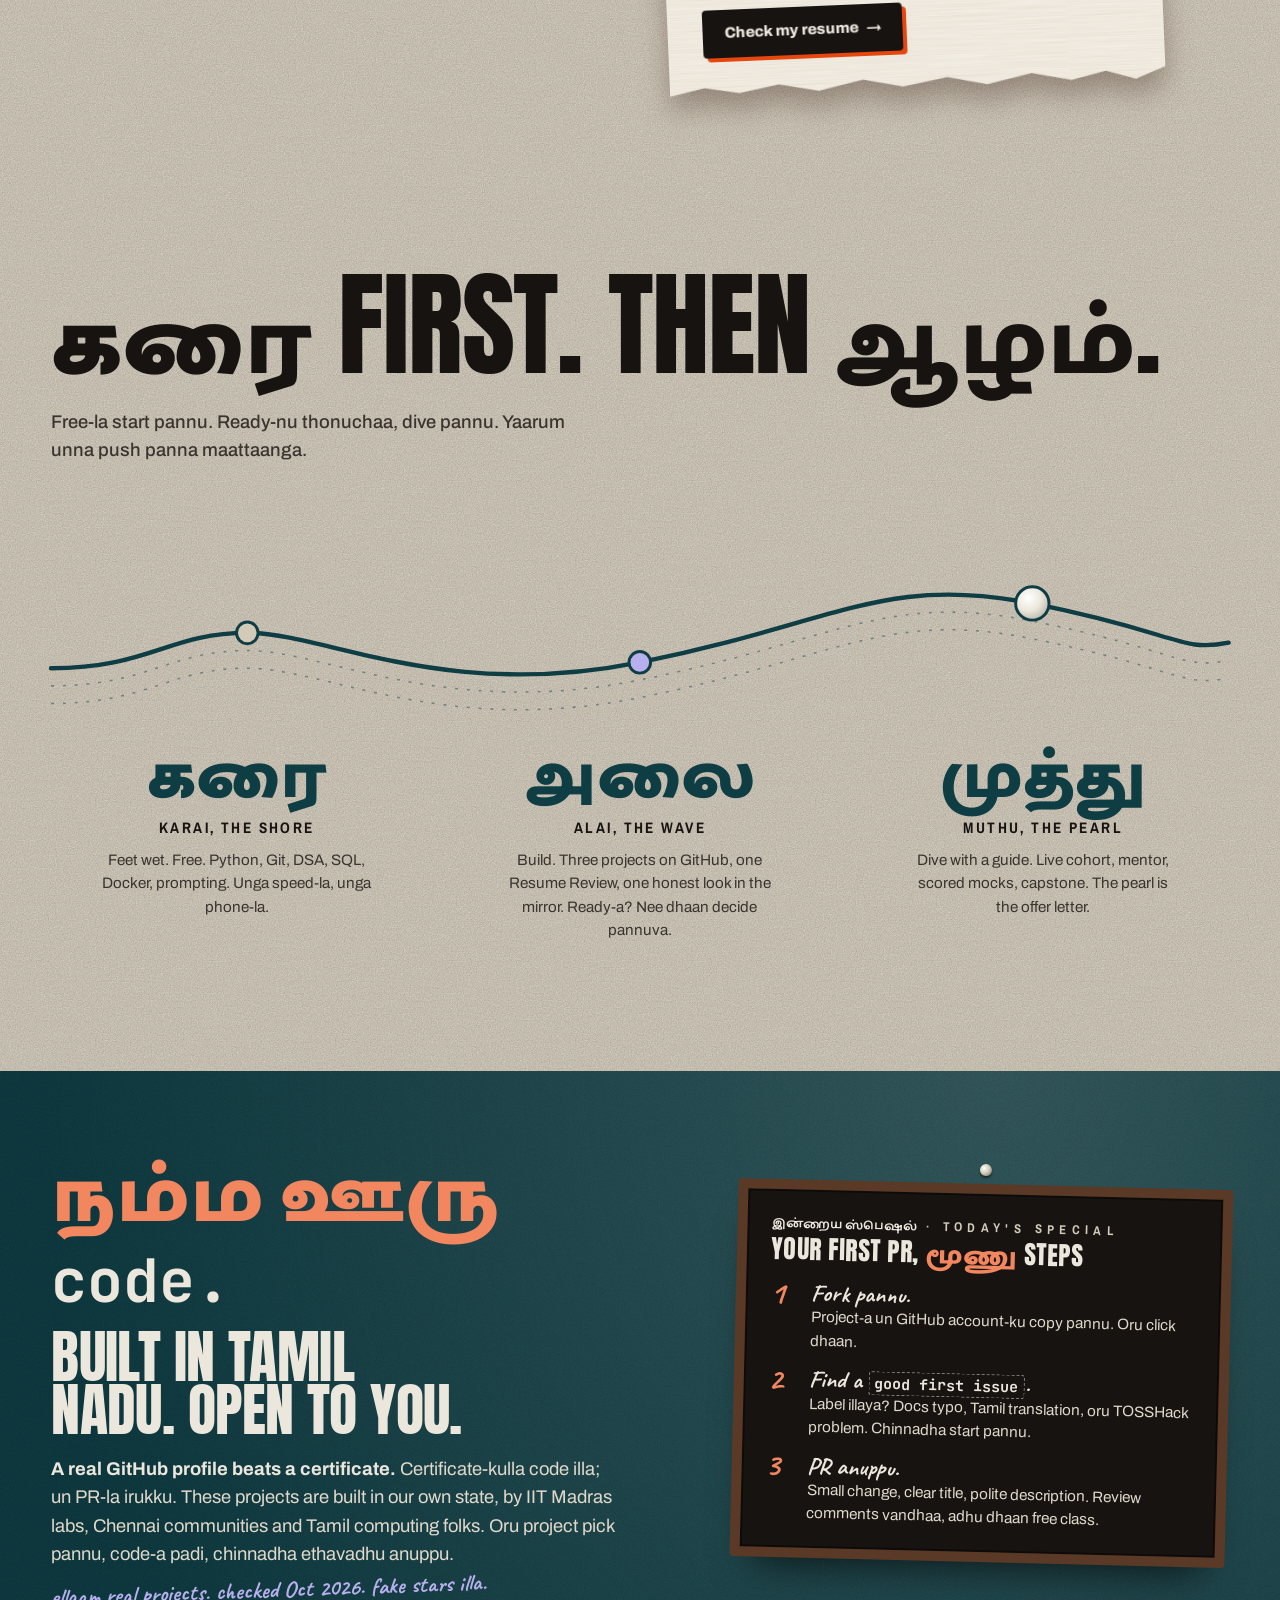
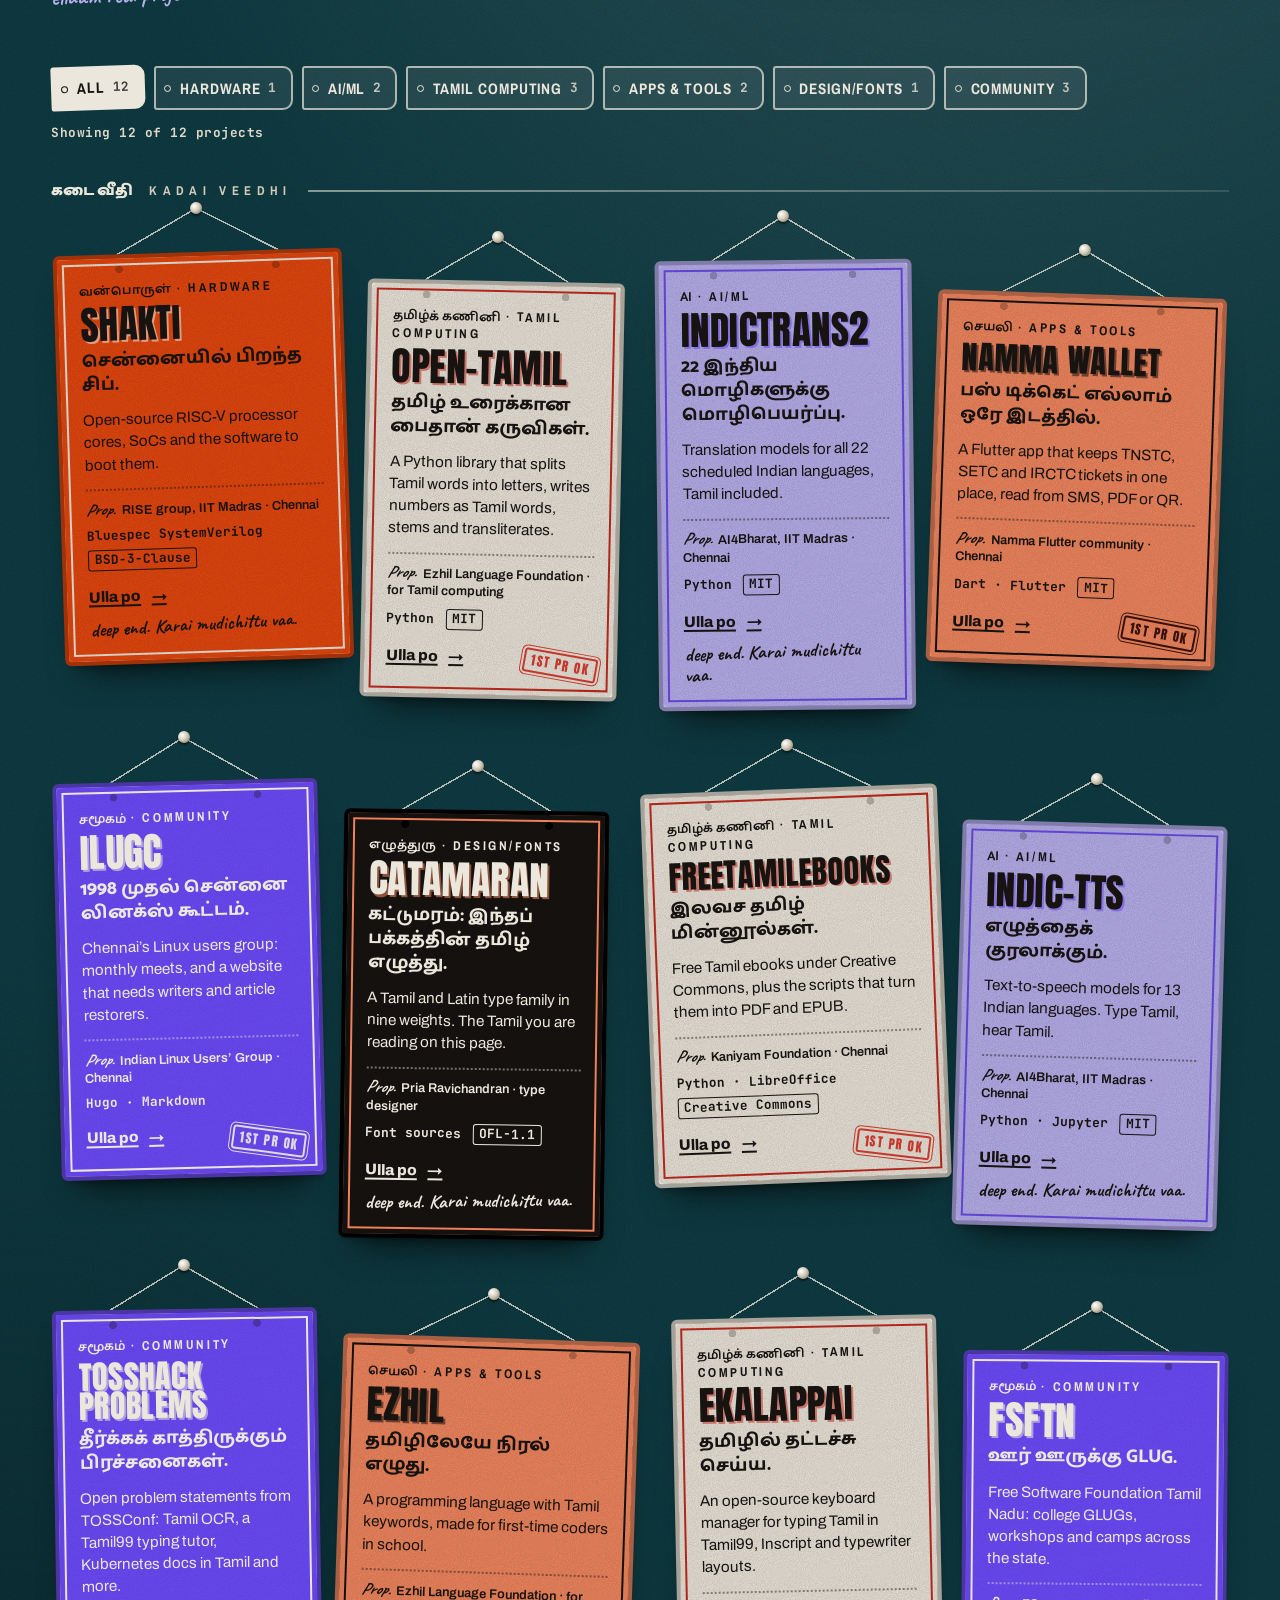
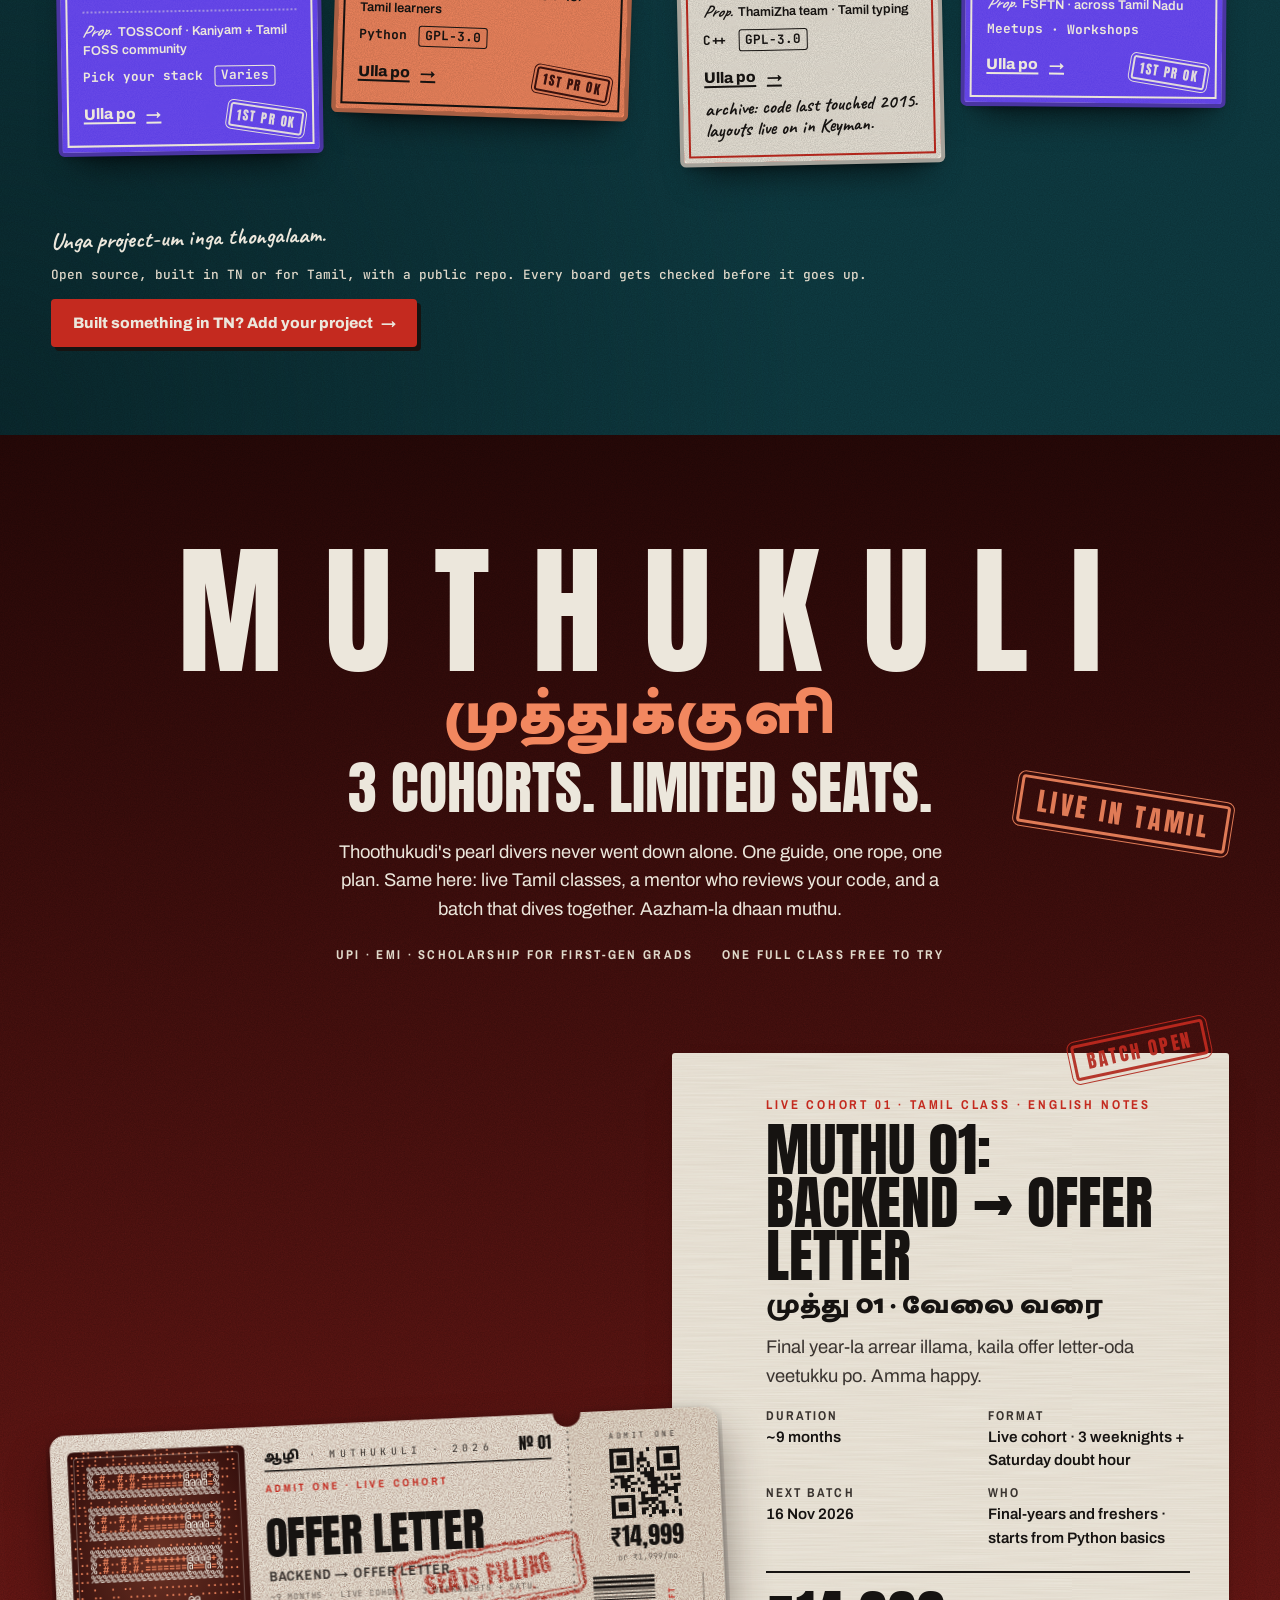
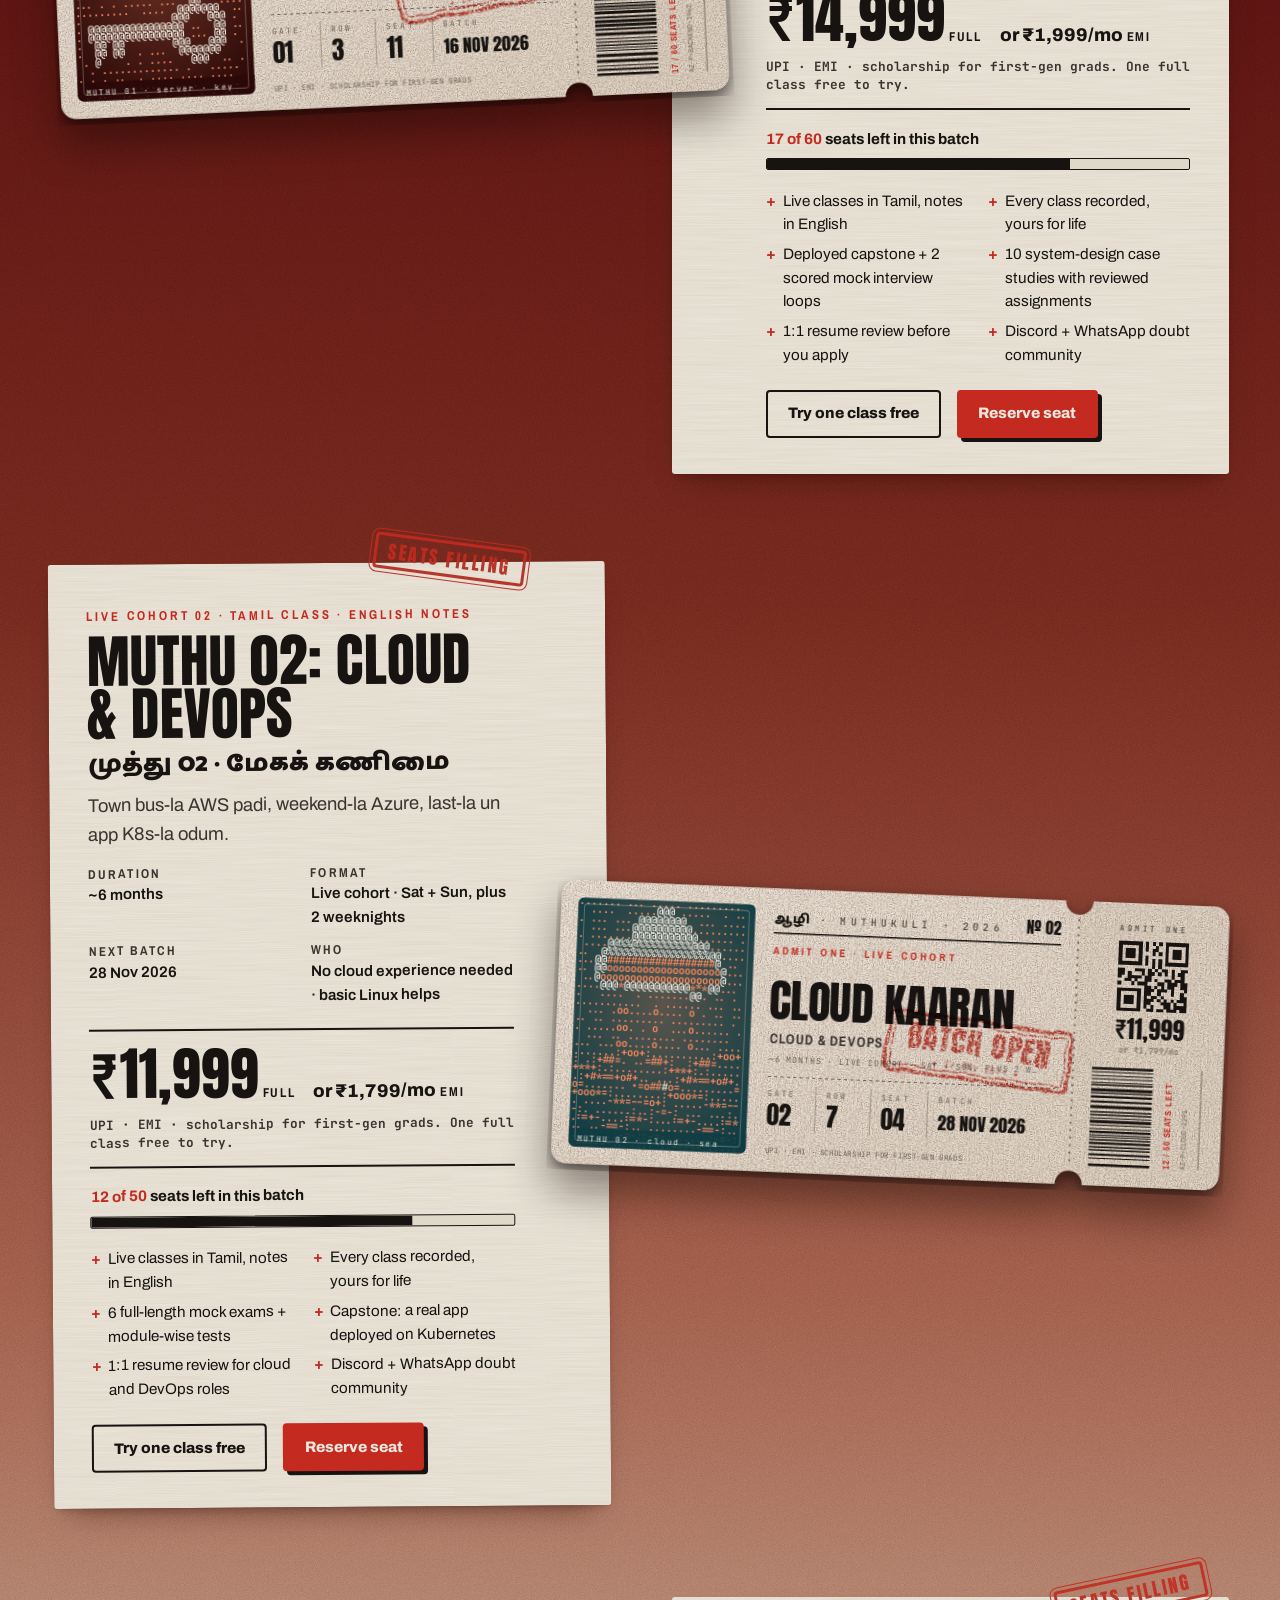
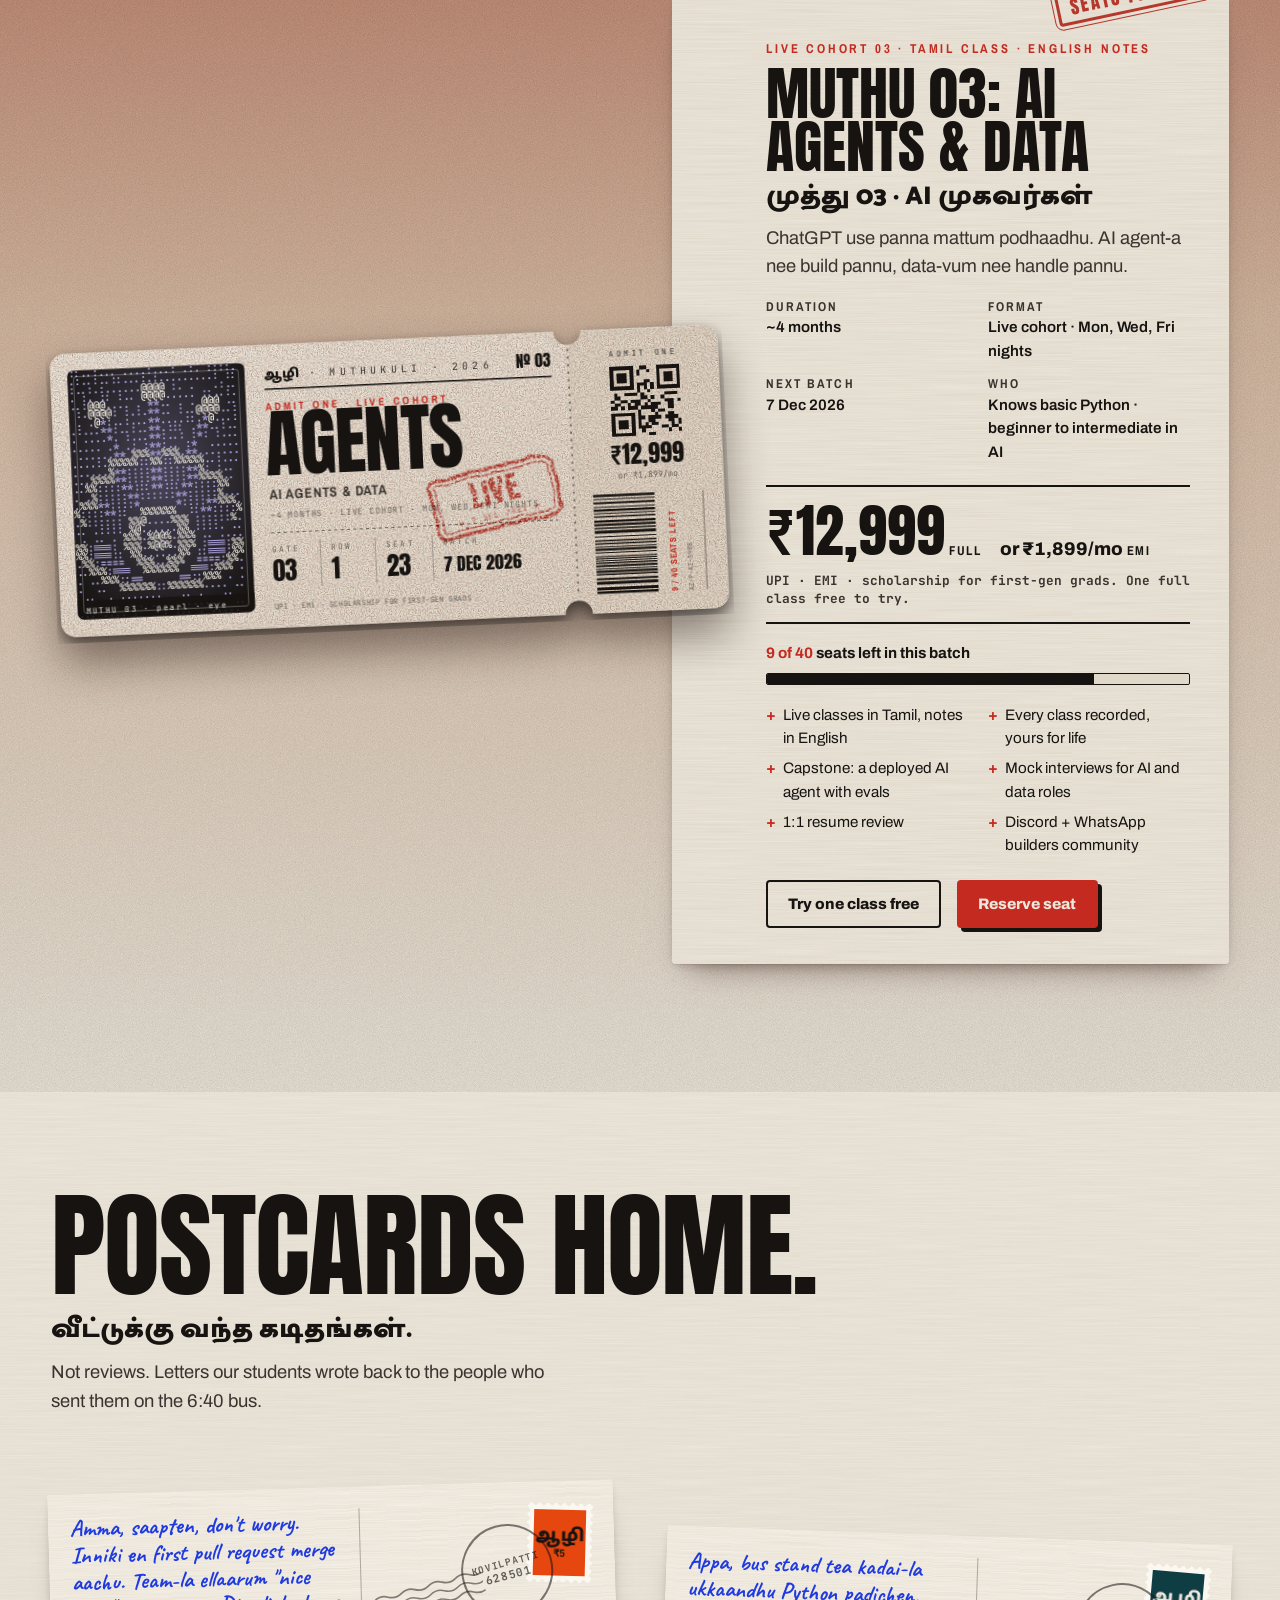
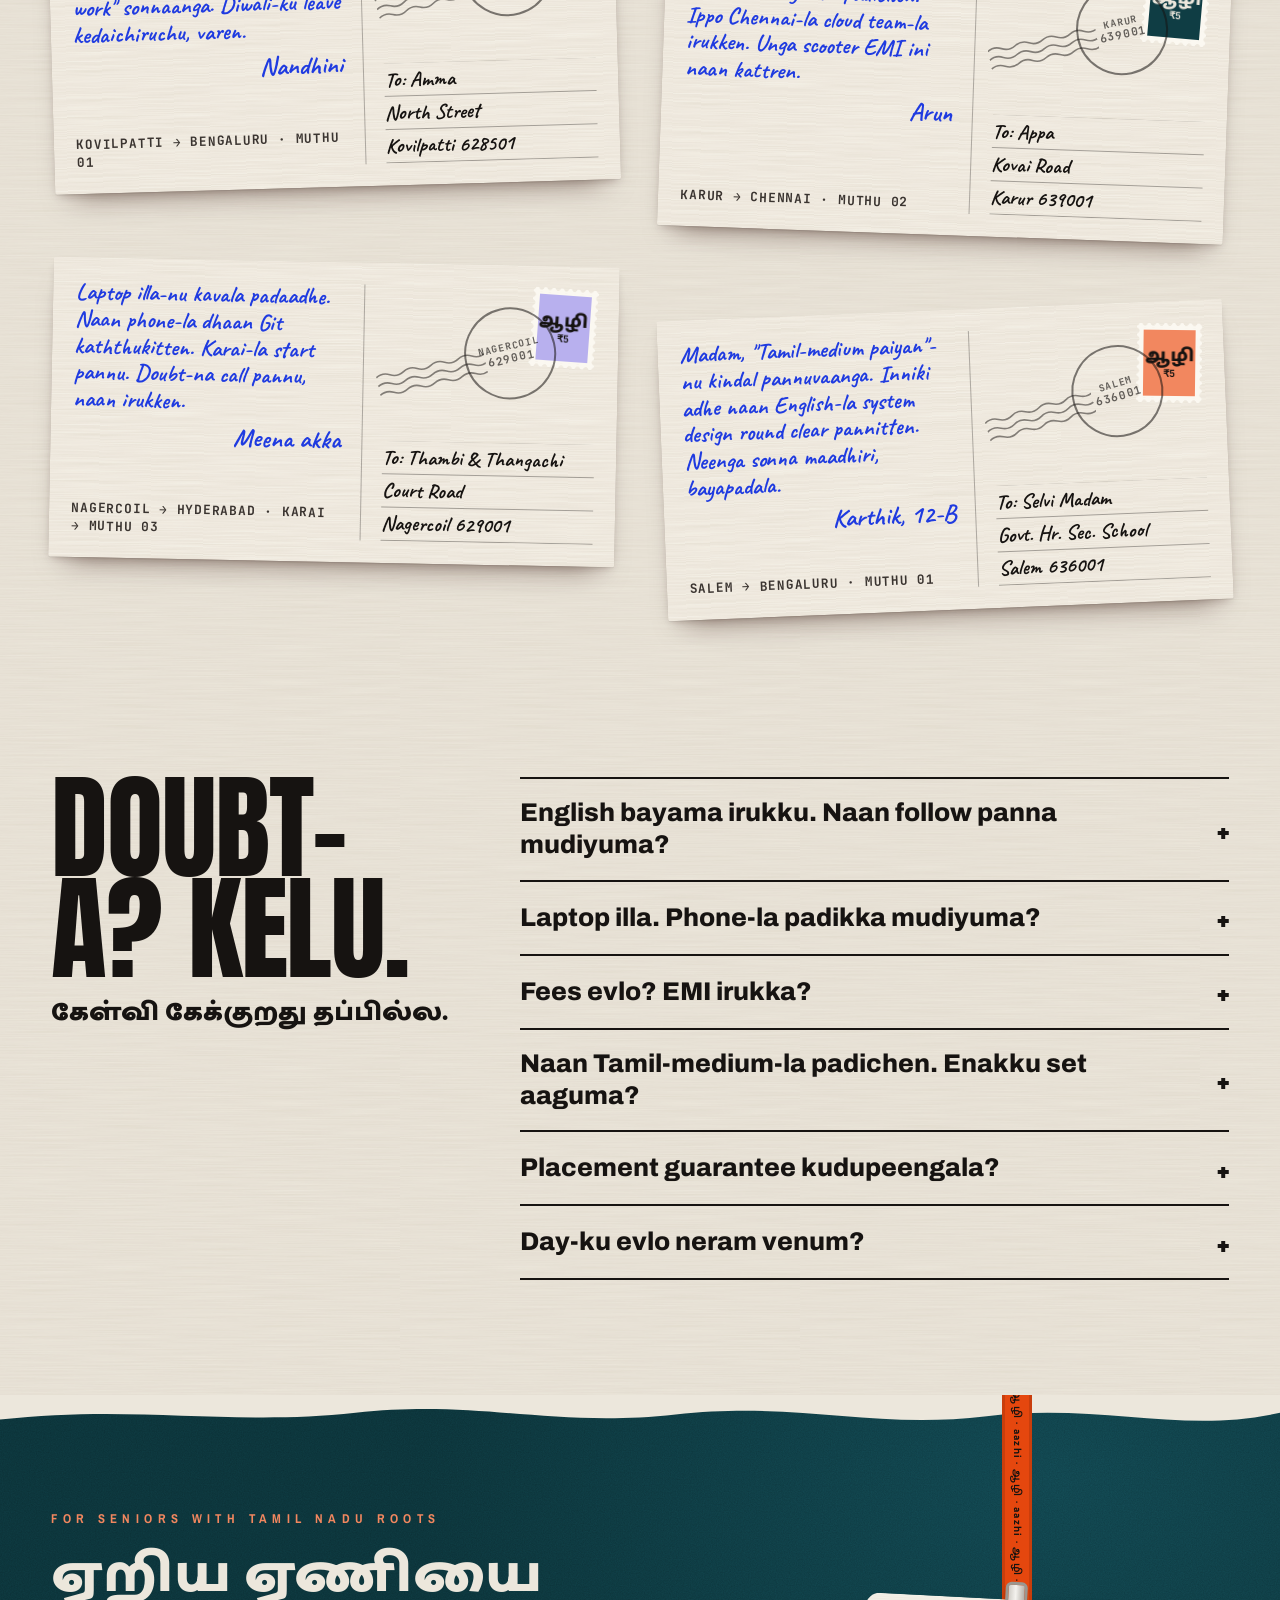
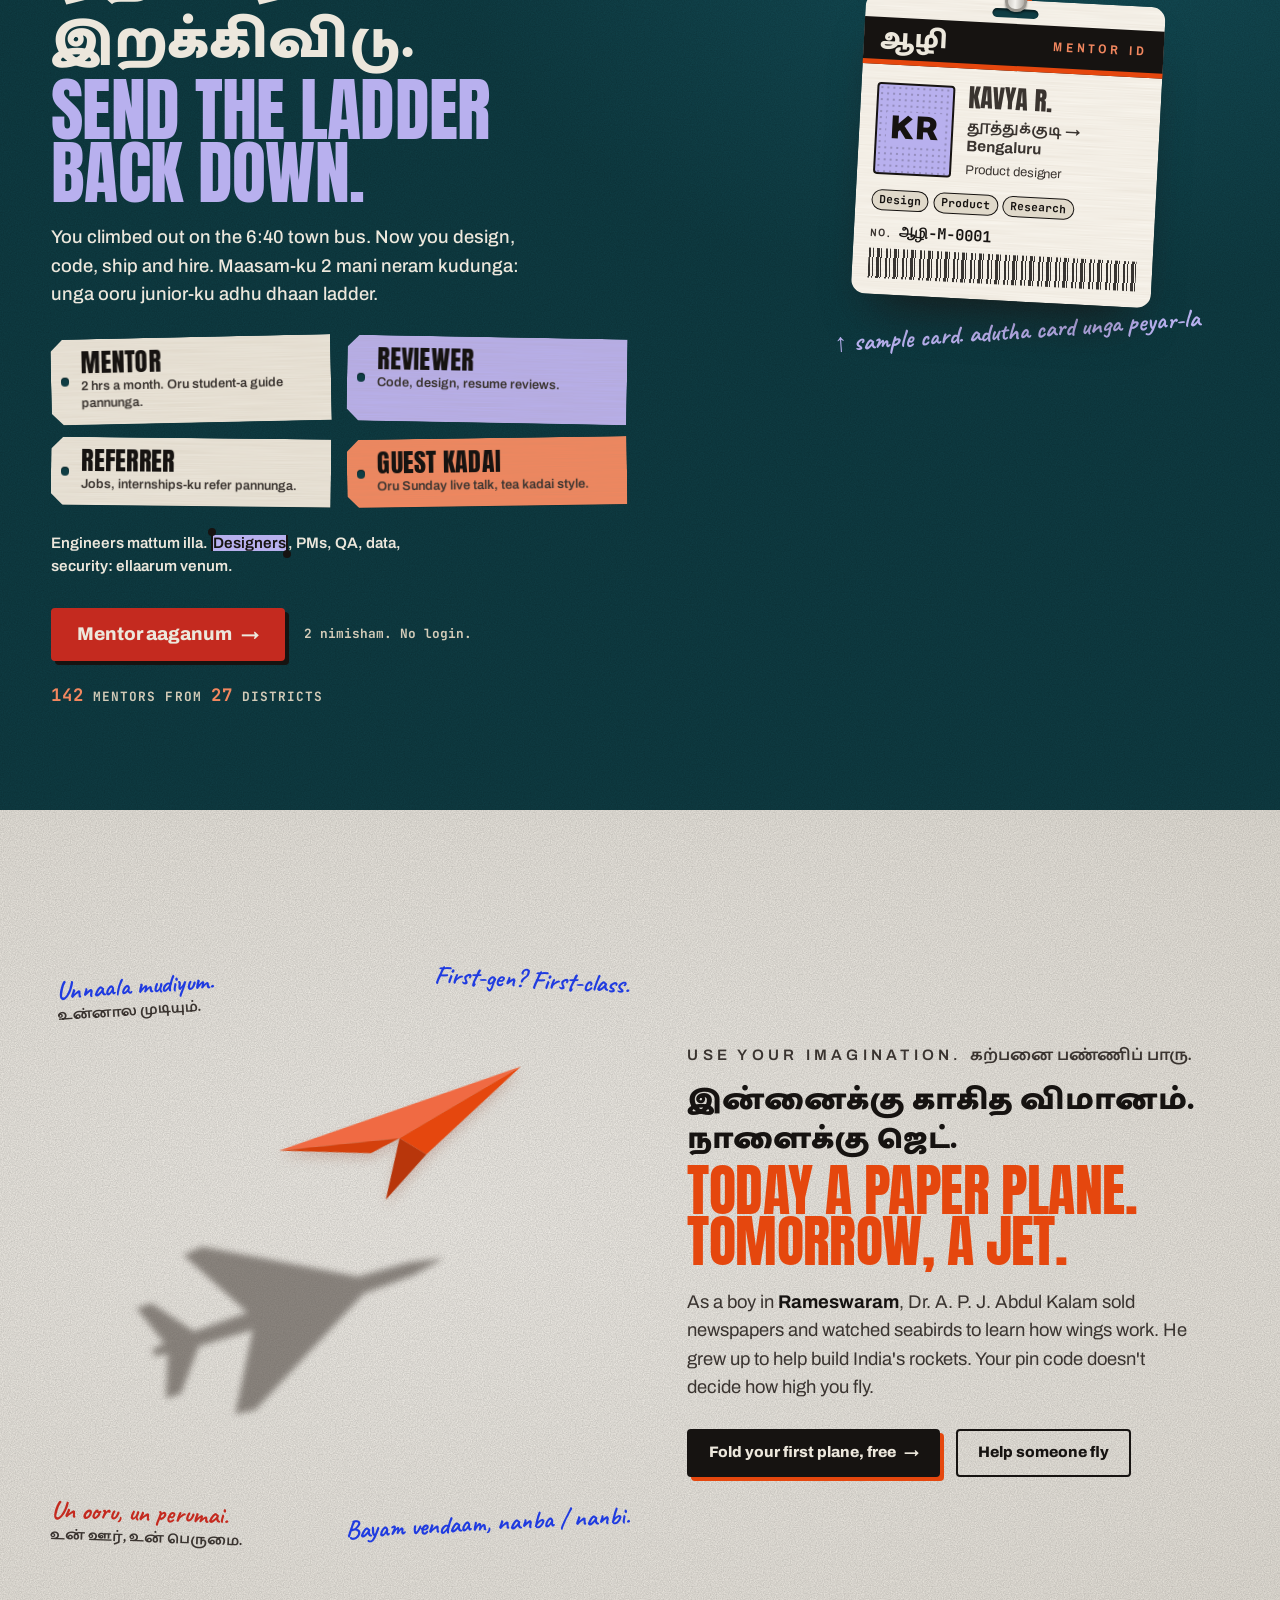
==== commit 2fec3599: "Visible "tech minds" handles on oxblood; ladder copy for mentors - Hero highlight: on dark grounds t" ====
--- a/index.html
+++ b/index.html
@@ -581,10 +581,10 @@
         <div class="mentors__intro">
           <p class="mentors__kicker">For seniors with Tamil Nadu roots</p>
           <h2 id="mentors-title" class="mentors__title">
-            <span class="mentors__ta" lang="ta">ஊருக்குத் திருப்பிக் கொடு.</span>
-            <span class="mentors__en">Ooru-ku thiruppi kudu.</span>
+            <span class="mentors__ta" lang="ta">ஏறிய ஏணியை இறக்கிவிடு.</span>
+            <span class="mentors__en">Send the ladder back down.</span>
           </h2>
-          <p class="mentors__pitch">You took the 6:40 bus once. Now you design, code, ship and hire. Maasam-ku 2 mani neram kudunga: oru junior-oda route maarum.</p>
+          <p class="mentors__pitch">You climbed out on the 6:40 town bus. Now you design, code, ship and hire. Maasam-ku 2 mani neram kudunga: unga ooru junior-ku adhu dhaan ladder.</p>
 
           <ul class="mentors__ways" aria-label="Four ways to help">
             <li class="way"><b class="way__name">Mentor</b><span class="way__sub">2 hrs a month. Oru student-a guide pannunga.</span></li>
@@ -611,19 +611,20 @@
             <span class="idcard__clip" aria-hidden="true"></span>
             <p class="idcard__head"><span class="idcard__mark" lang="ta">ஆழி</span><span class="idcard__kind">Mentor ID</span></p>
             <div class="idcard__body">
-              <span class="idcard__photo" aria-hidden="true"><span lang="ta">நீ</span></span>
+              <span class="idcard__photo" aria-hidden="true"><span>KR</span></span>
               <div class="idcard__who">
-                <p class="idcard__name">Unga peyar</p>
-                <p class="idcard__from">Unga ooru <span aria-hidden="true">→</span> ippo ooru</p>
+                <p class="idcard__name">Kavya R.</p>
+                <p class="idcard__from"><span lang="ta">தூத்துக்குடி</span> <span aria-hidden="true">→</span> Bengaluru</p>
+                <p class="idcard__role">Product designer</p>
               </div>
             </div>
             <ul class="idcard__chips" aria-label="Expertise">
-              <li>Design</li><li>Backend</li><li>+ unga skill</li>
+              <li>Design</li><li>Product</li><li>Research</li>
             </ul>
-            <p class="idcard__no"><span>No.</span> ஆழி-M-0000</p>
+            <p class="idcard__no"><span>No.</span> ஆழி-M-0001</p>
             <span class="idcard__bar" aria-hidden="true"></span>
           </div>
-          <figcaption id="mentors-sample-cap" class="mentors__note hand"><span class="vh">A sample Aazhi mentor ID card. </span>idhu unga card aagalaam</figcaption>
+          <figcaption id="mentors-sample-cap" class="mentors__note hand"><span class="vh">A sample Aazhi mentor ID card. </span>sample card. adutha card unga peyar-la</figcaption>
         </figure>
 
         <div class="mentors__panel" id="mentors-panel" role="region" aria-labelledby="mentors-form-title">
--- a/css/mentors.css
+++ b/css/mentors.css
@@ -1,4 +1,4 @@
-/* ஆழி: mentor sign-up ("Ooru-ku thirumbi kudu"). Loads after site.css.
+/* ஆழி: mentor sign-up ("Send the ladder back down"). Loads after site.css.
    Deep-sea band under the FAQ paper. A lanyard + college ID card motif, paper luggage
    tags for the four ways to help, and a paper sheet for the form. No box grids. */
 
@@ -499,3 +499,6 @@
 @media (max-width: 480px) {
   .mshare__btns .btn { flex: 1 1 100%; justify-content: center; }
 }
+
+/* even line breaks for the English heading */
+.mentors__en { text-wrap: balance; }
--- a/css/hero-bg.css
+++ b/css/hero-bg.css
@@ -145,6 +145,19 @@
 html[data-hero-bg="oxblood"] :is(.nav, .hero) .btn--ink,
 html[data-hero-bg="sea"] :is(.nav, .hero) .btn--ink,
 html[data-hero-bg="ink"] :is(.nav, .hero) .btn--ink { background: var(--paper); color: var(--ink); border-color: var(--paper); }
+
+/* the "tech minds" selection: ink handles vanish on a dark ground, so the edge bars move
+   outside the lavender and bars + dots take the ground's accent */
+html:is([data-hero-bg="oxblood"], [data-hero-bg="sea"], [data-hero-bg="ink"]) .hero .hl {
+  box-shadow: -3px 0 0 var(--hb-accent), 3px 0 0 var(--hb-accent);
+}
+html:is([data-hero-bg="oxblood"], [data-hero-bg="sea"], [data-hero-bg="ink"]) .hero .hl::before,
+html:is([data-hero-bg="oxblood"], [data-hero-bg="sea"], [data-hero-bg="ink"]) .hero .hl::after {
+  width: 10px; height: 10px;
+  background: var(--hb-accent);
+}
+html:is([data-hero-bg="oxblood"], [data-hero-bg="sea"], [data-hero-bg="ink"]) .hero .hl::before { left: -6px; top: -9px; }
+html:is([data-hero-bg="oxblood"], [data-hero-bg="sea"], [data-hero-bg="ink"]) .hero .hl::after { right: -6px; bottom: -9px; }
 
 /* grain reads as dust on light grounds, as film on dark ones */
 html[data-hero-bg="oxblood"] .hero::after,
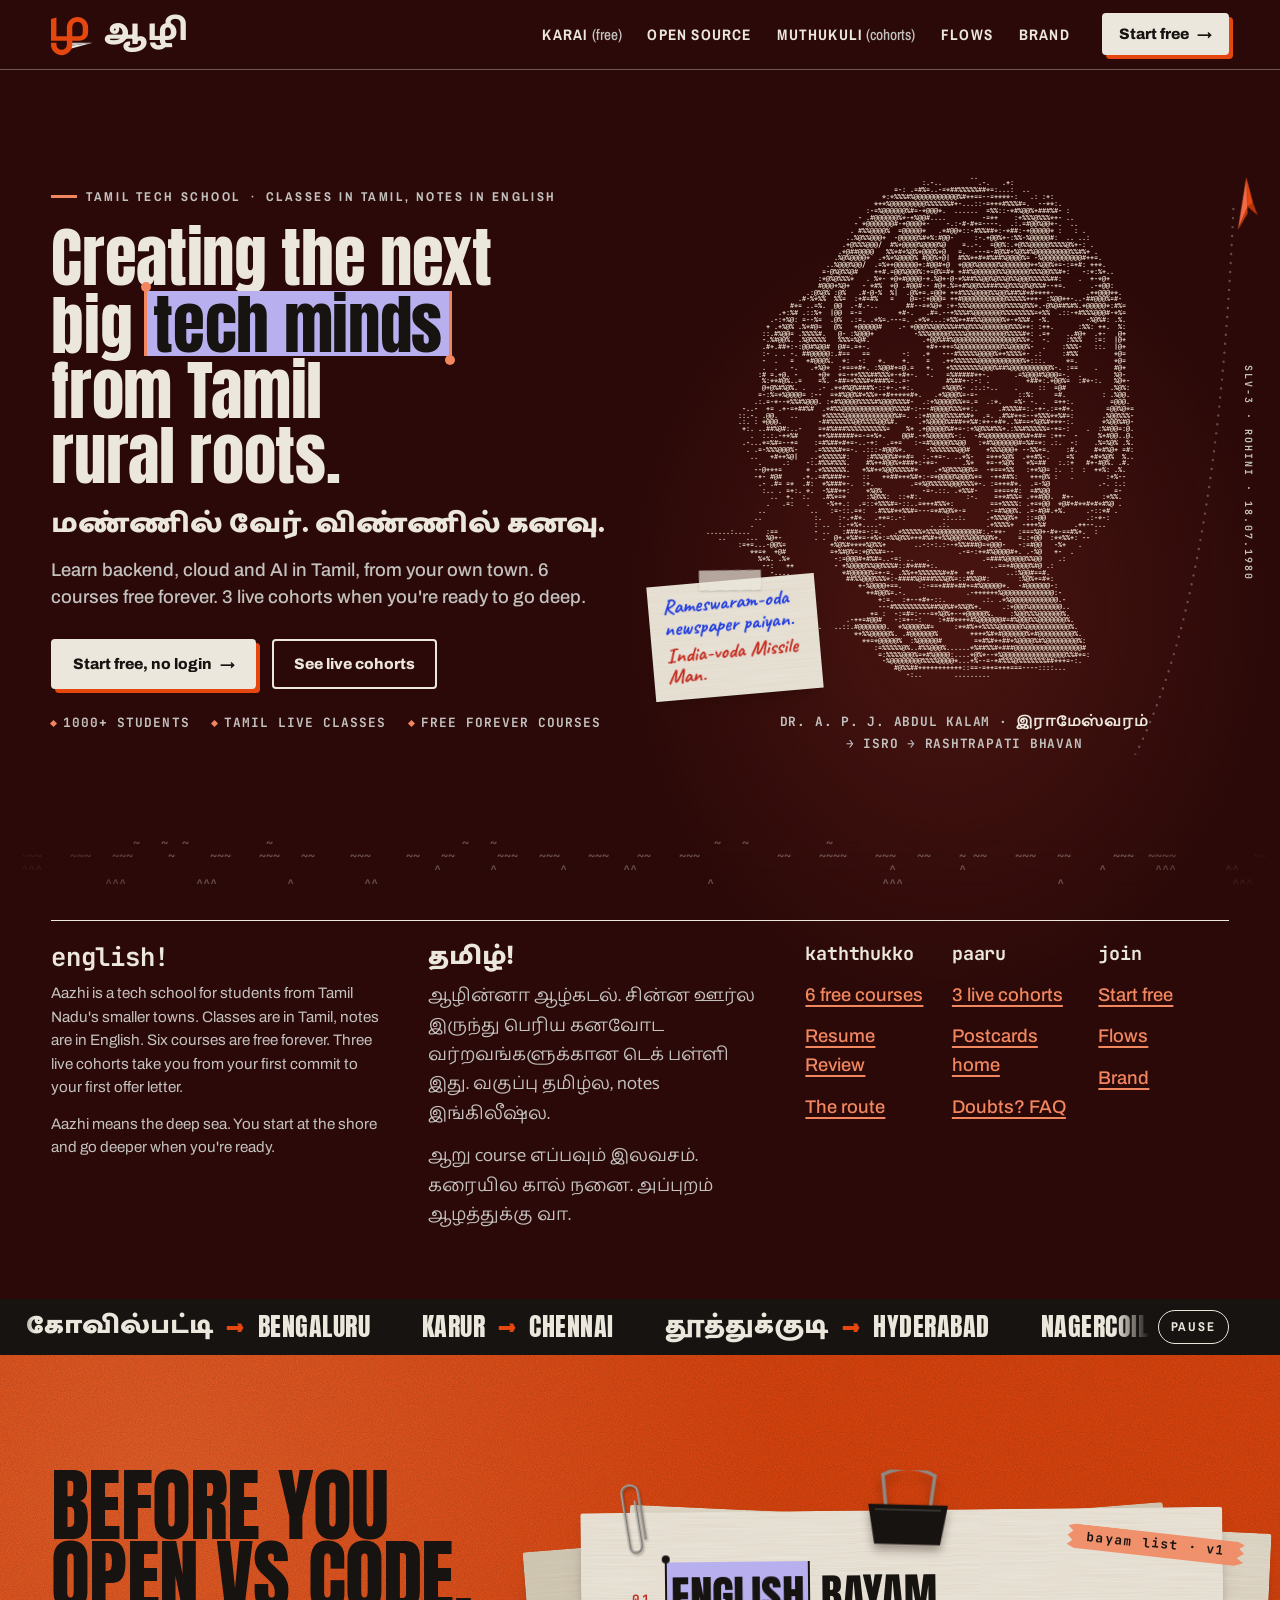
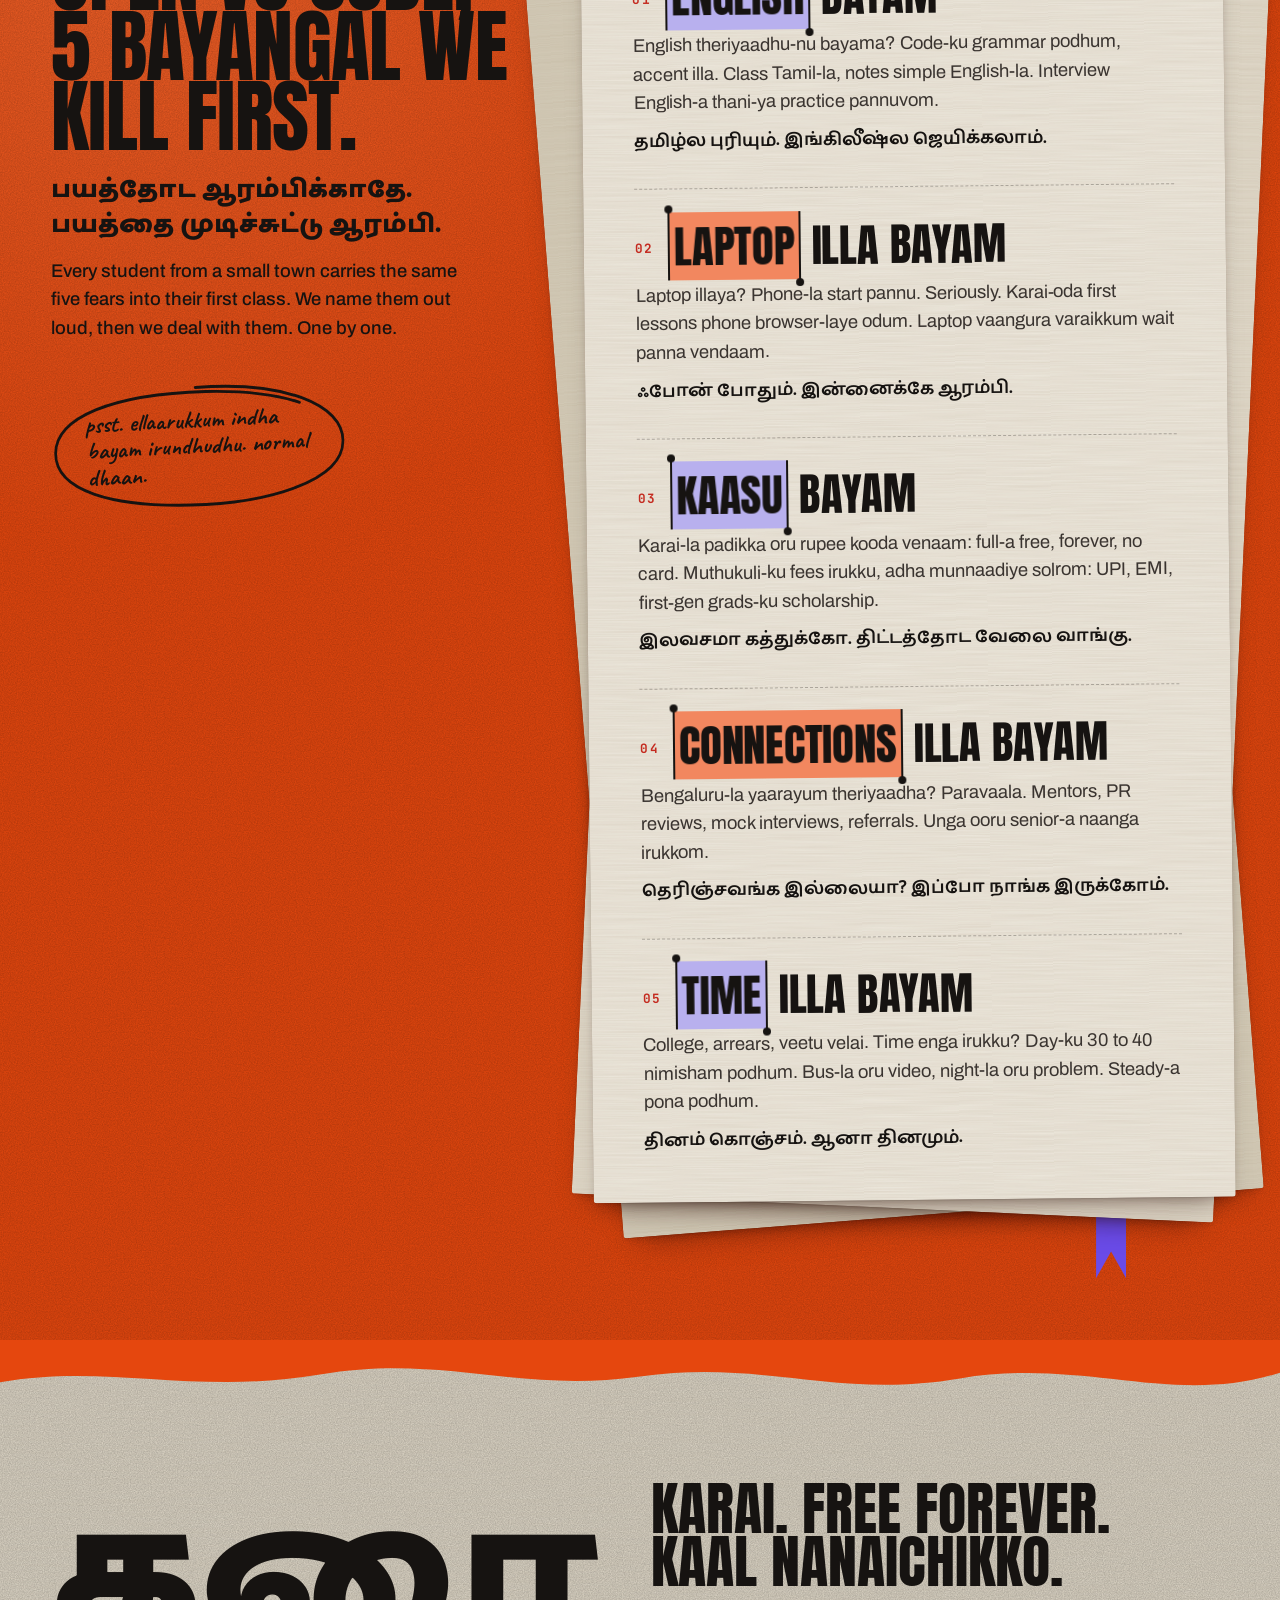
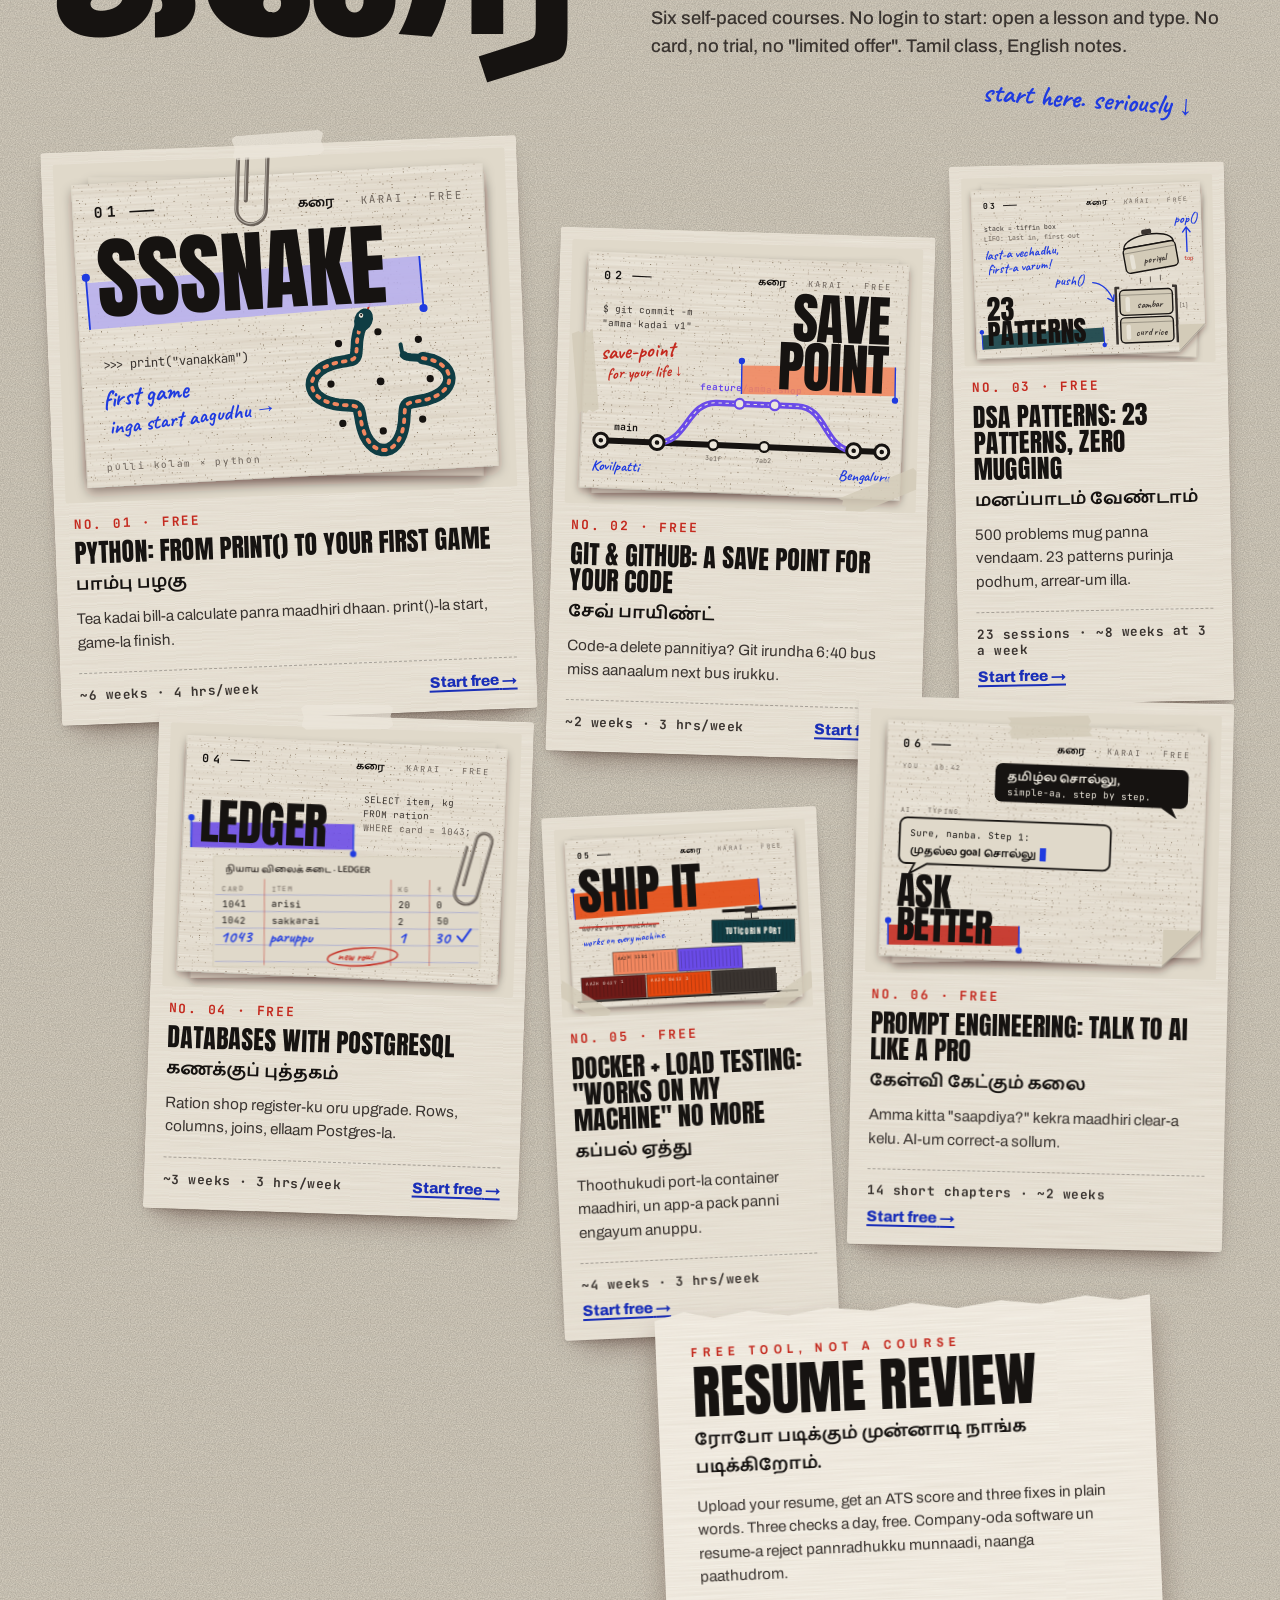
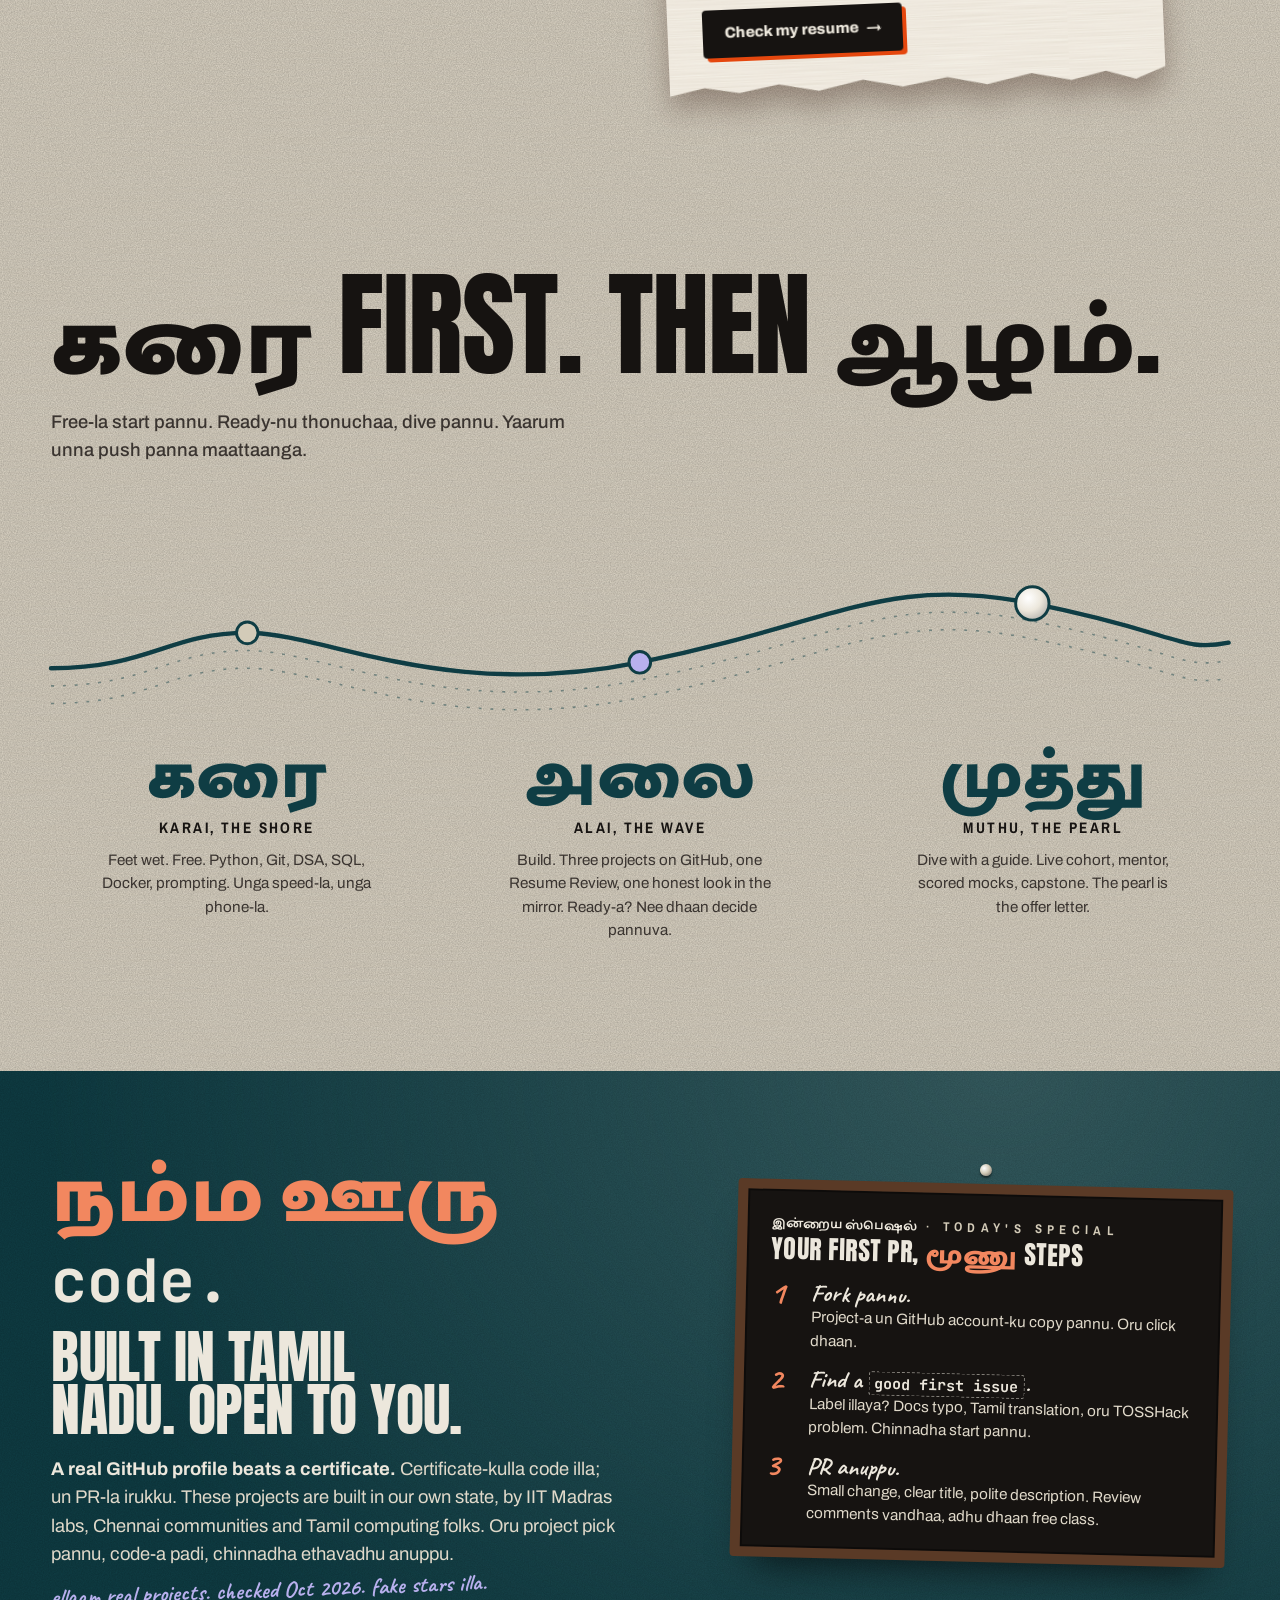
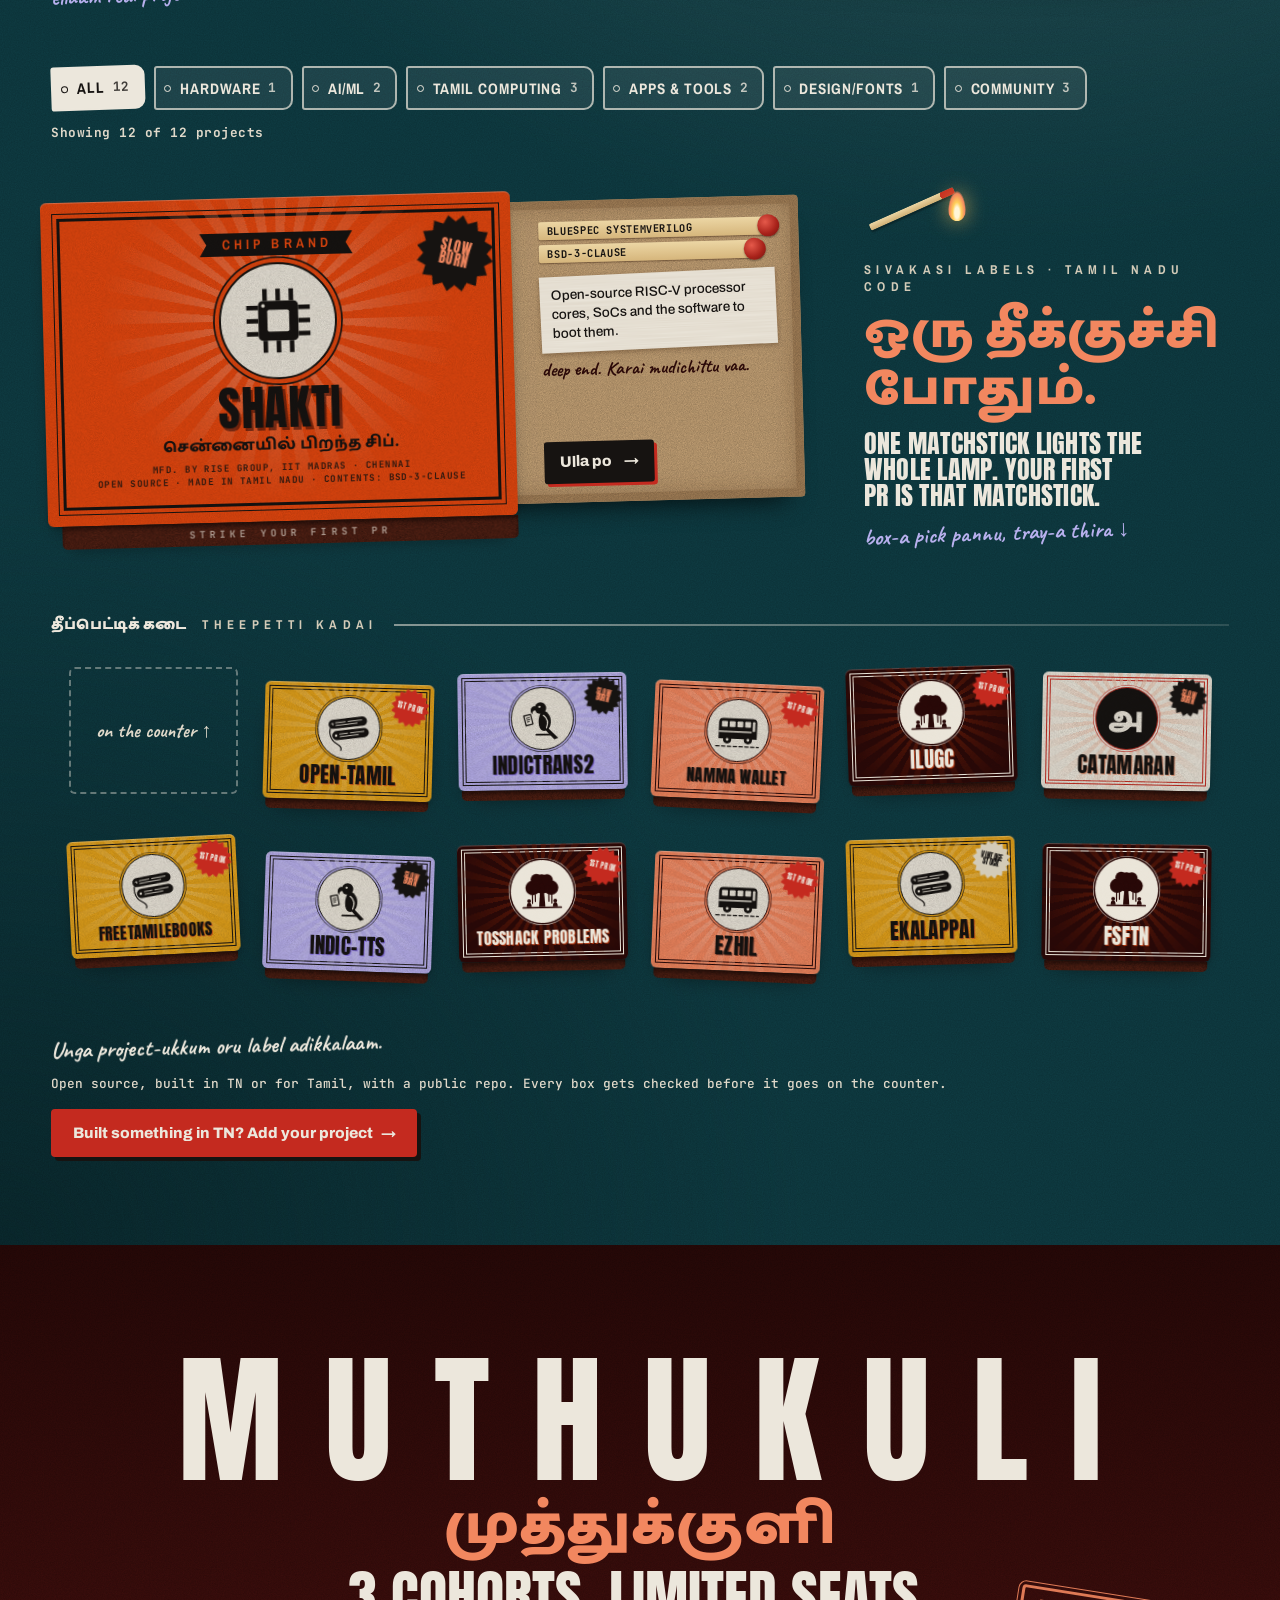
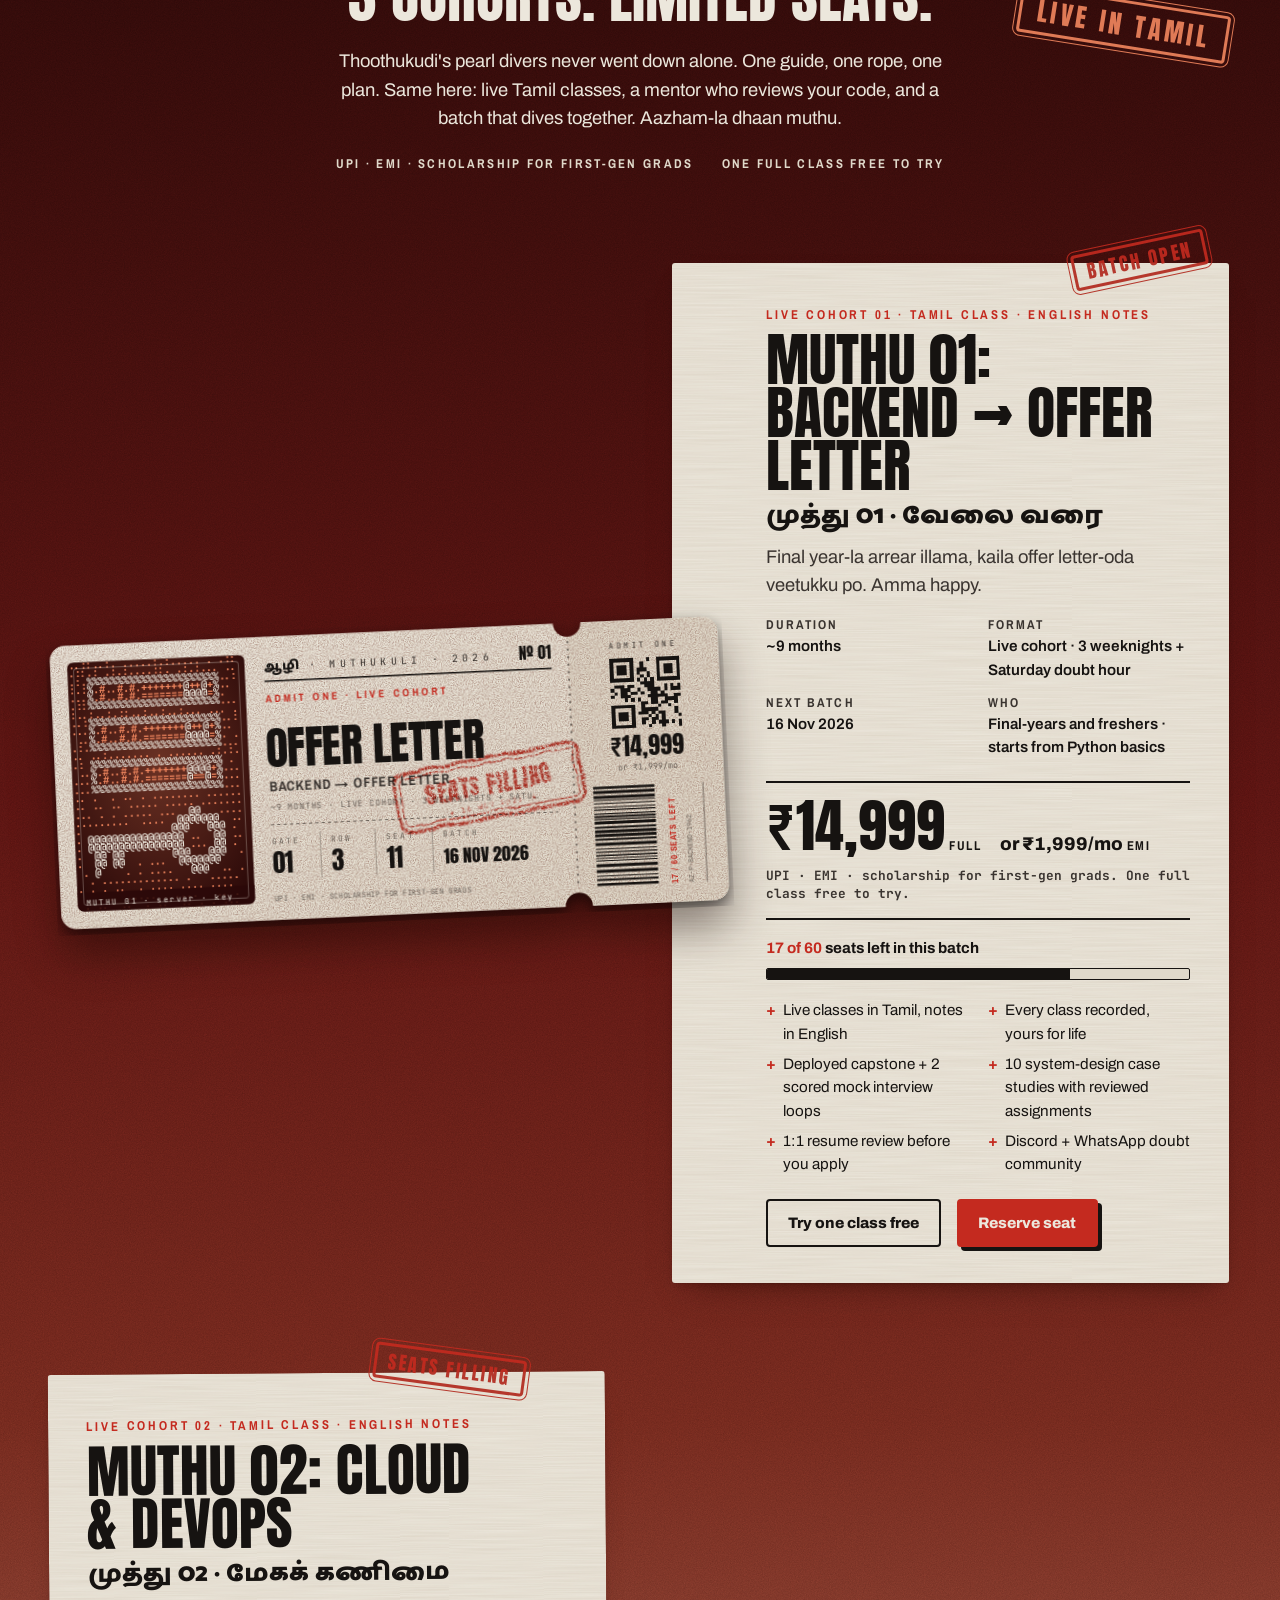
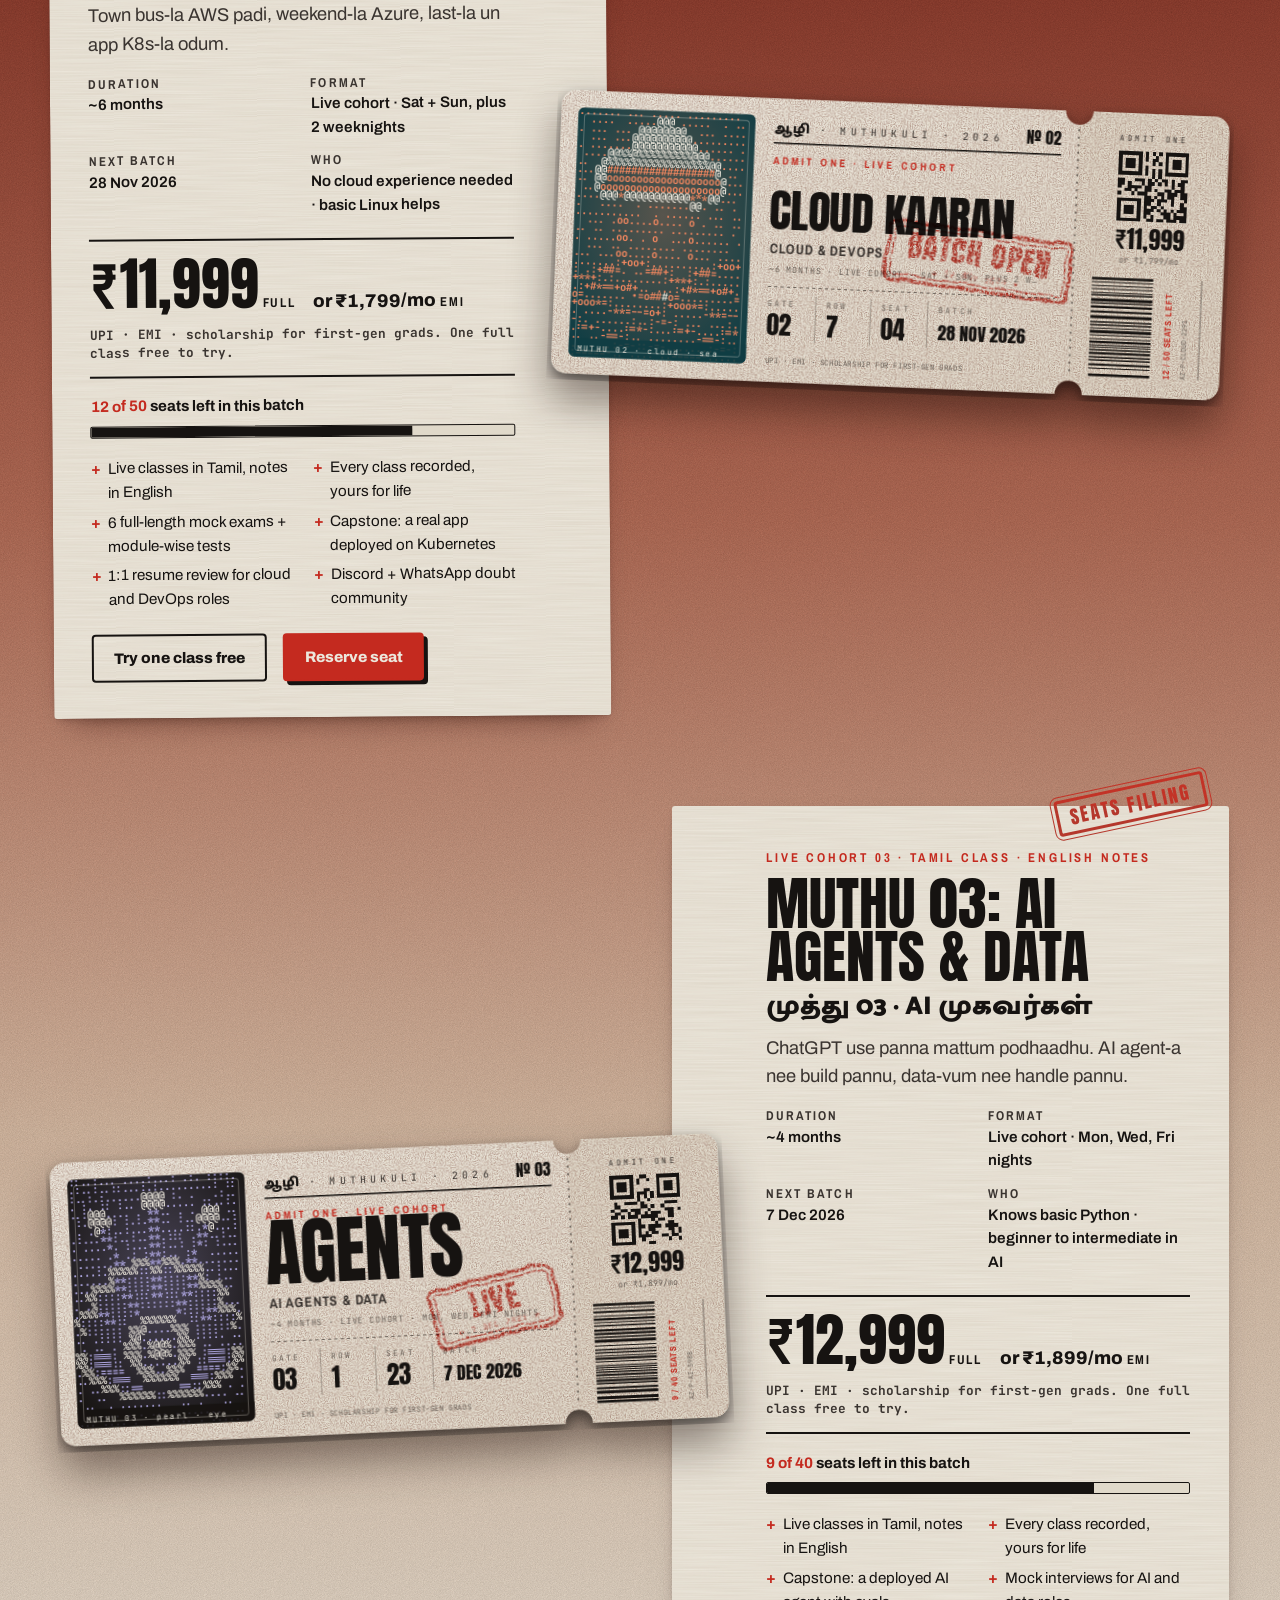
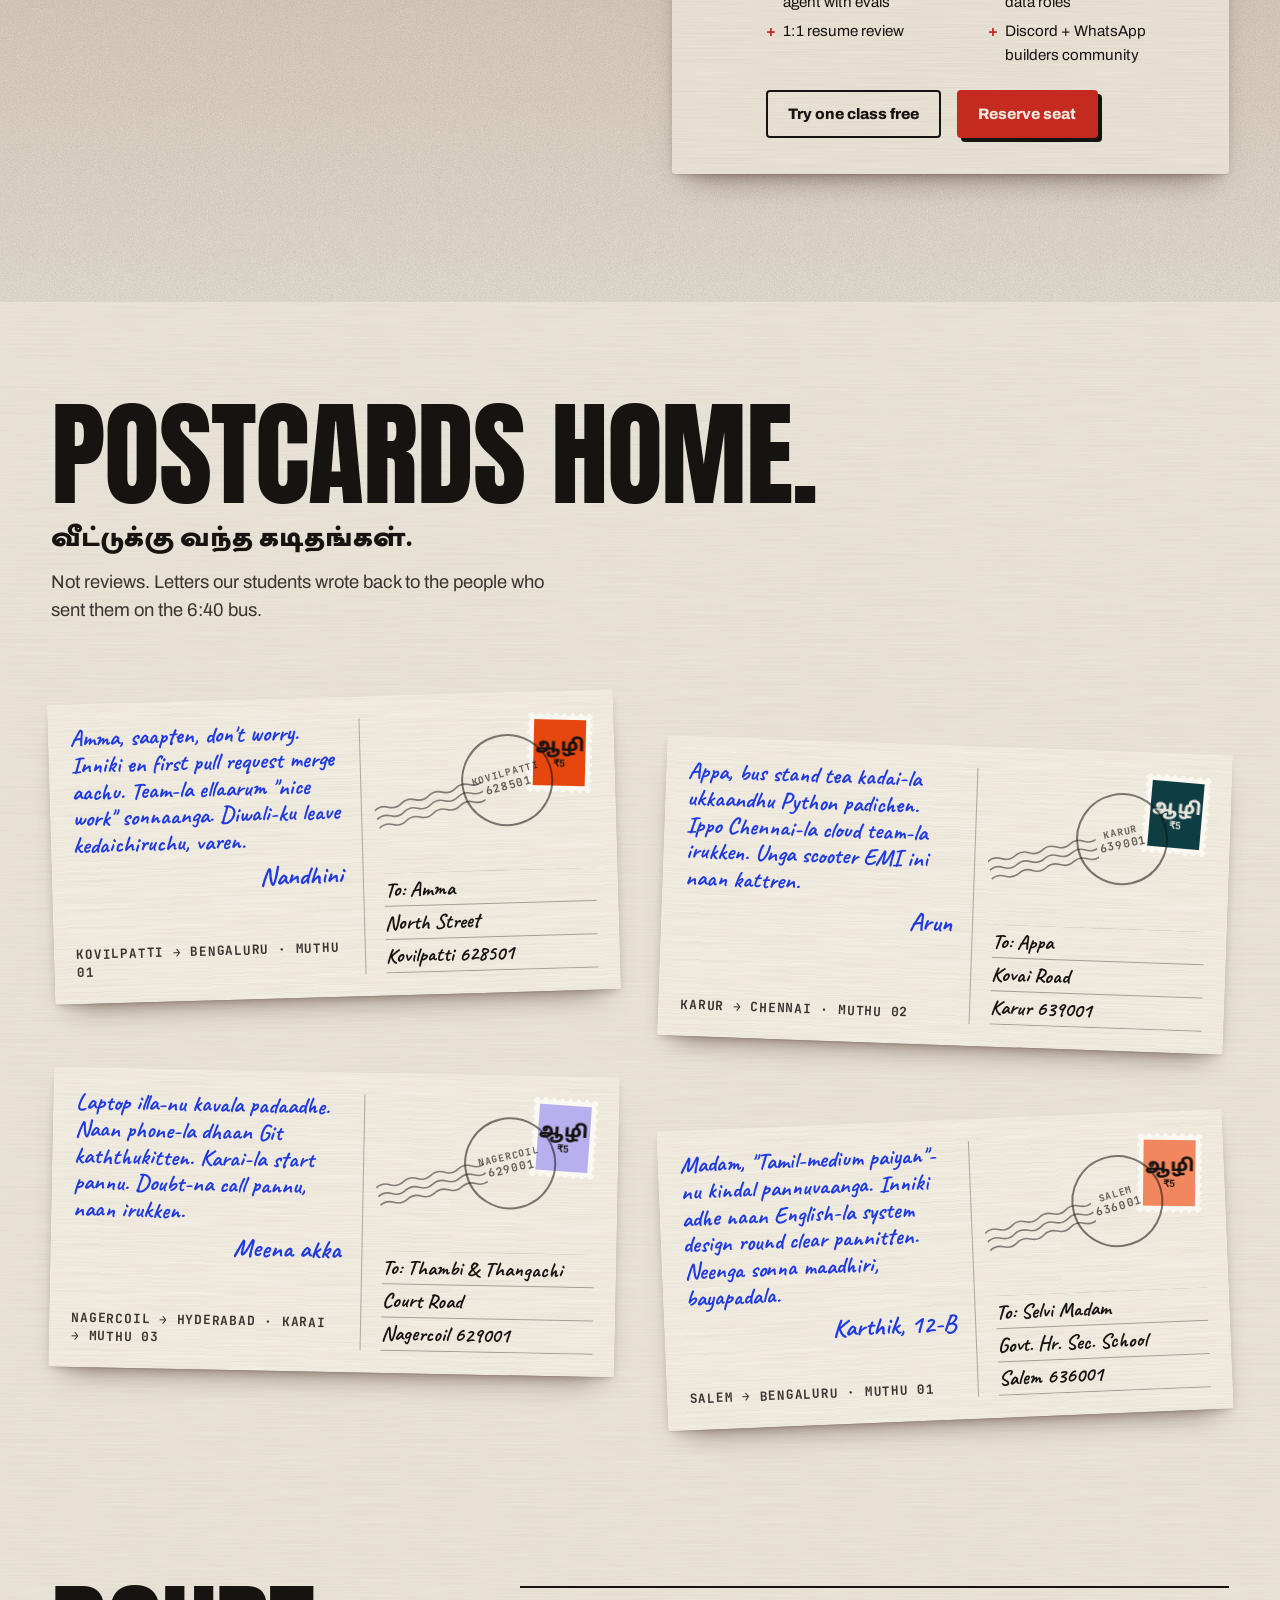
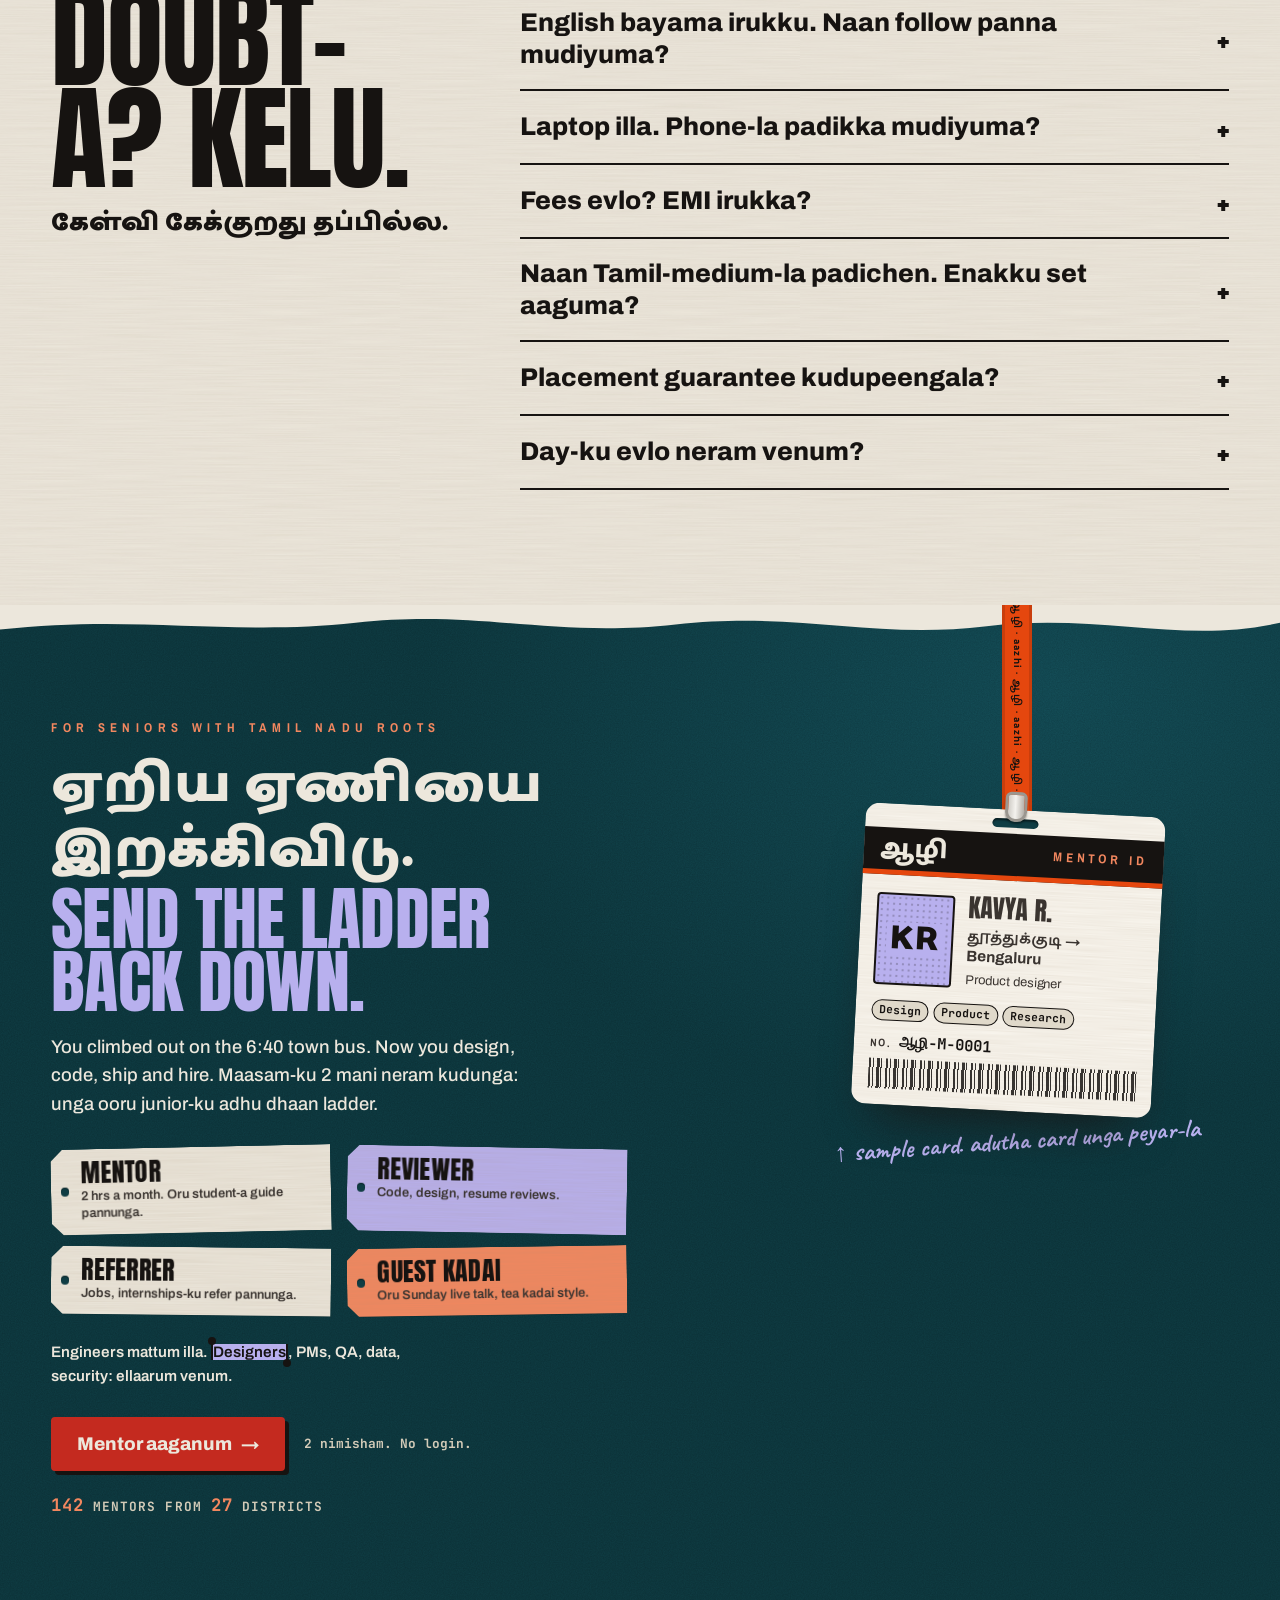
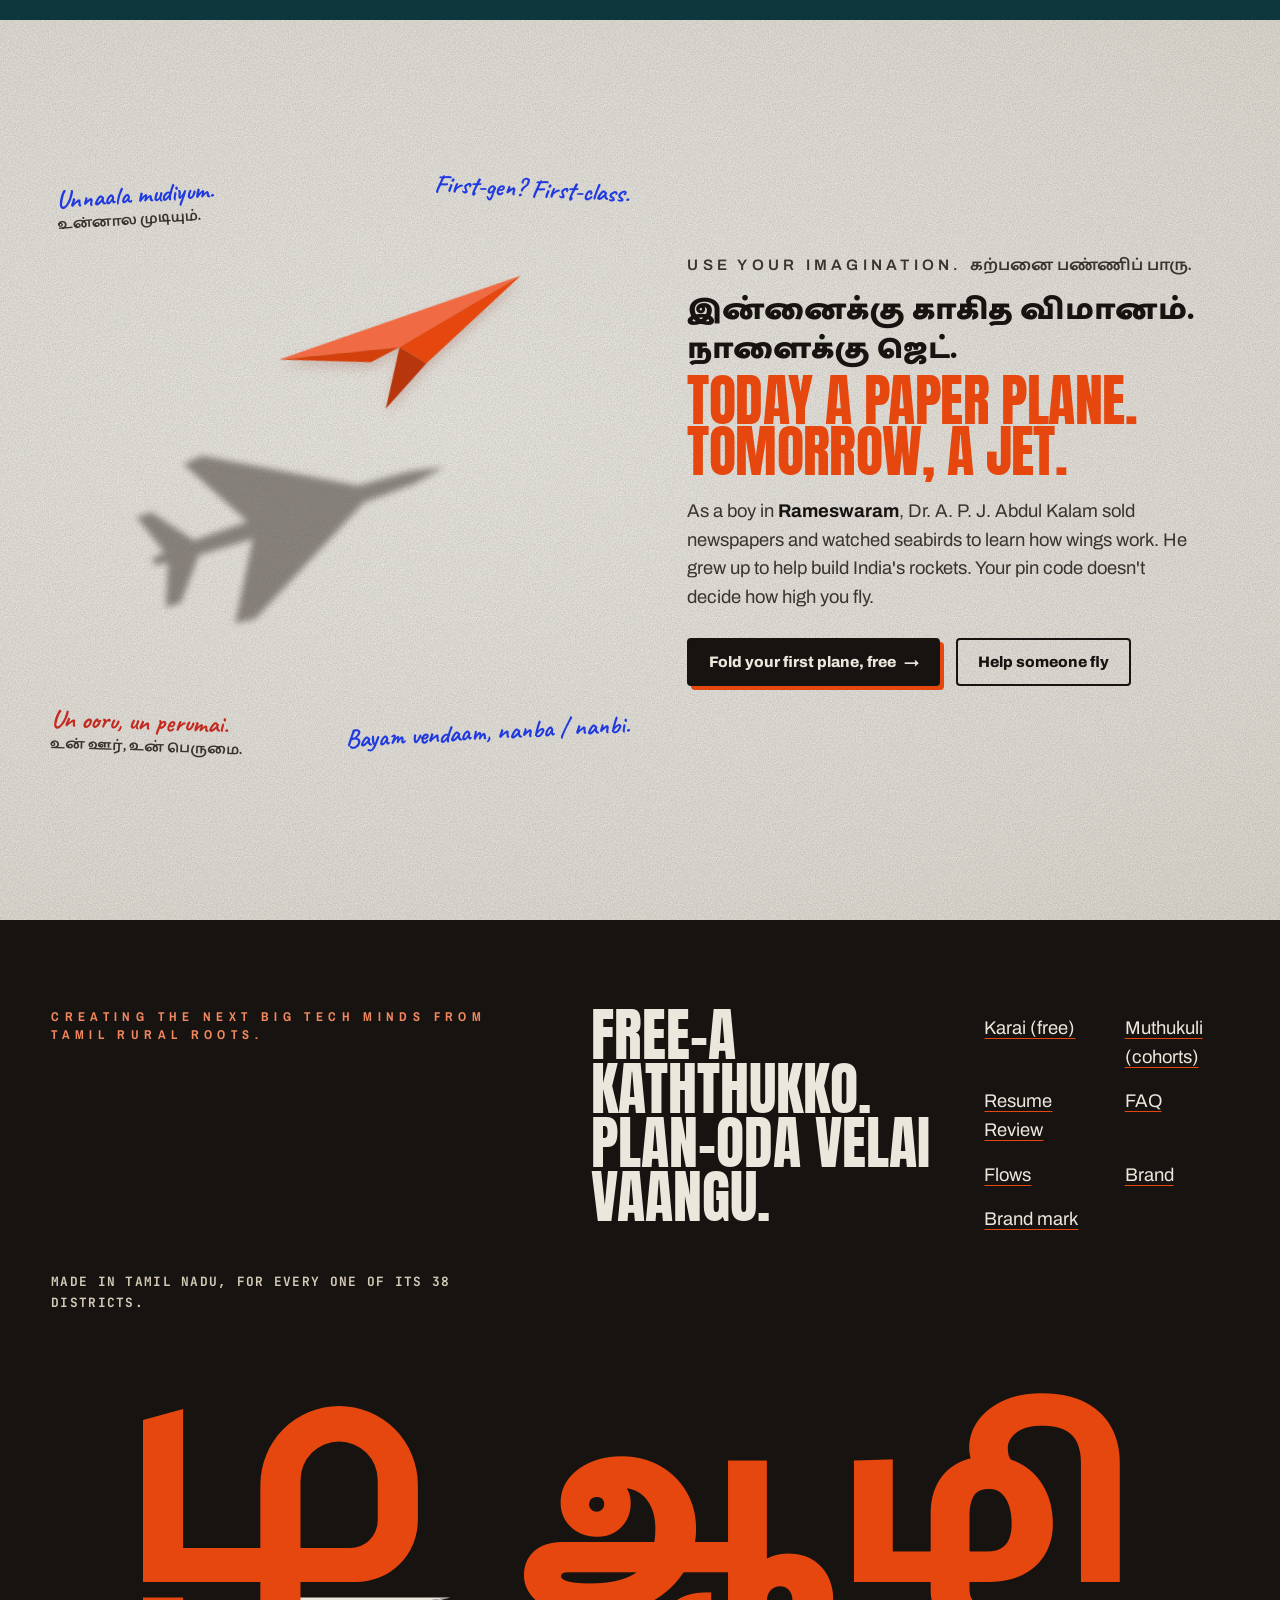
==== commit 80f22243: "Open source section: a Sivakasi matchbox counter instead of signboards Every project is a matchbox w" ====
--- a/index.html
+++ b/index.html
@@ -383,8 +383,8 @@
       </div>
     </section>
 
-    <!-- 6b. OPEN SOURCE BUILT IN TN (kadai veedhi of painted signboards) ===
-         Boards rendered by js/oss.js (OSS_PROJECTS). Styles: css/oss.css.
+    <!-- 6b. OPEN SOURCE BUILT IN TN (a Sivakasi matchbox counter) =========
+         Boxes rendered by js/oss.js (OSS_PROJECTS). Styles: css/oss.css.
          Sources for every project: research/oss-tn.md -->
     <section class="oss" id="oss" aria-labelledby="oss-title">
       <div class="oss__inner">
@@ -414,17 +414,28 @@
           <p class="oss__count" id="oss-count" role="status" aria-live="polite">12 projects</p>
         </div>
 
-        <p class="oss__street-k"><span lang="ta">கடை வீதி</span> Kadai veedhi <span class="oss__swipe hand" aria-hidden="true">swipe →</span></p>
-        <div class="oss__street" id="oss-street" role="region" aria-label="Project boards">
-          <ul class="oss__boards" id="oss-list" aria-label="Open-source projects from Tamil Nadu">
-            <li class="oss__msg">Project list load aagala. Page-a refresh pannu.</li>
-          </ul>
+        <div class="oss__counter">
+          <p class="vh" id="oss-live" aria-live="polite"></p>
+          <div class="oss__stage" id="oss-stage">
+            <p class="oss__msg">Project list load aagala. Page-a refresh pannu.</p>
+          </div>
+          <div class="oss__spark">
+            <p class="oss__spark-k">Sivakasi labels · Tamil Nadu code</p>
+            <p class="oss__spark-ta" lang="ta">ஒரு தீக்குச்சி போதும்.</p>
+            <p class="oss__spark-en">One matchstick lights the whole lamp. Your first PR is that matchstick.</p>
+            <p class="oss__spark-note hand">box-a pick pannu, tray-a thira ↓</p>
+          </div>
+        </div>
+
+        <p class="oss__street-k"><span lang="ta">தீப்பெட்டிக் கடை</span> <span class="oss__street-en">Theepetti kadai</span> <span class="oss__swipe hand" aria-hidden="true">swipe →</span></p>
+        <div class="oss__street" id="oss-street" role="region" aria-label="Project matchboxes">
+          <ul class="oss__shelf" id="oss-list" aria-label="Open-source projects from Tamil Nadu"></ul>
         </div>
 
         <div class="oss__foot">
           <div>
-            <p class="oss__foot-note hand">Unga project-um inga thongalaam.</p>
-            <p class="oss__fine">Open source, built in TN or for Tamil, with a public repo. Every board gets checked before it goes up.</p>
+            <p class="oss__foot-note hand">Unga project-ukkum oru label adikkalaam.</p>
+            <p class="oss__fine">Open source, built in TN or for Tamil, with a public repo. Every box gets checked before it goes on the counter.</p>
           </div>
           <a class="btn btn--stamp oss__cta" href="#mentors">Built something in TN? Add your project <span aria-hidden="true">→</span></a>
         </div>
--- a/css/oss.css
+++ b/css/oss.css
@@ -1,8 +1,9 @@
 /* ஆழி — #oss "நம்ம ஊரு code": open source built in Tamil Nadu.
-   Metaphor: a kadai veedhi (shop street) of hand-painted signboards, each hung
-   from a nail on two strings. Sea-teal ground (between paper #route and oxblood #muthukuli).
-   Desktop: boards hang in a loose, tilted street. Phones: a scroll-snap rail.
-   No box grids: paint, grain, strings, nails, a chalk menu board. */
+   Metaphor: a Sivakasi matchbox counter. Every project is a matchbox with a vintage
+   label (brand ribbon, sunburst emblem, fine print); one box sits open on the counter
+   with its tray slid out, the rest wait in a row. Open source, open the box.
+   Sea-teal ground (between paper #route and oxblood #muthukuli).
+   No box grids: labels, rays, kraft trays, matchsticks, a chalk menu board. */
 
 .oss {
   --oss-sea-lift: color-mix(in srgb, var(--sea) 82%, var(--paper));
@@ -176,191 +177,378 @@
   color: var(--paper-2);
 }
 
-/* ---------- the street ---------- */
+/* ---------- the counter: one box open, a lit match beside it ---------- */
+.oss__counter {
+  --W: 470px;                              /* the open box's sleeve width; the tray adds .6W */
+  --kraft: #c9a679;                         /* inside of a matchbox: kraft card */
+  --kraft-wall: #a7835a;
+  --wood: #ecd6a4;
+  margin-top: clamp(2.5rem, 5vw, 3.5rem);
+  display: grid;
+  grid-template-columns: auto minmax(0, 1fr);
+  align-items: center;
+  gap: clamp(2rem, 4vw, 4rem);
+}
+.oss__stage { width: calc(var(--W) * 1.62); min-height: calc(var(--W) / 1.45 + var(--W) * .08); }
+
+.oss__spark { position: relative; max-width: 26rem; padding-top: 3.5rem; }
+.oss__spark-k {
+  margin: 0;
+  font: 700 var(--t-xs)/1.3 var(--f-narrow);
+  letter-spacing: var(--track-wide);
+  text-transform: uppercase;
+  color: var(--paper-3);
+}
+.oss__spark-ta { margin: .5rem 0 0; font: 900 clamp(2rem, 1.3rem + 2.4vw, 3.4rem)/1.12 var(--f-tamil); color: var(--salmon); }
+.oss__spark-en {
+  margin: .7rem 0 0;
+  font: 400 var(--t-lg)/1.02 var(--f-display);
+  letter-spacing: .01em;
+  text-transform: uppercase;
+  text-wrap: balance;
+}
+.oss__spark-note { margin: 1rem 0 0; font-size: 1.45rem; color: var(--lavender); transform: rotate(-2deg); transform-origin: left center; }
+/* a lit matchstick leaning over the line */
+.oss__spark::before, .oss__spark::after { content: ""; position: absolute; pointer-events: none; }
+.oss__spark::before {                       /* the stick + its red head */
+  left: .4rem; top: 1.1rem;
+  width: 92px; height: 7px;
+  border-radius: 2px;
+  background:
+    radial-gradient(ellipse 9px 7px at 92% 50%, #c4291f 0 85%, transparent 90%),
+    linear-gradient(var(--wood), #cfae74);
+  transform: rotate(-24deg);
+  transform-origin: left center;
+  box-shadow: 0 2px 2px rgba(0,0,0,.35);
+}
+.oss__spark::after {                        /* the flame */
+  left: 84px; top: -.95rem;
+  width: 18px; height: 30px;
+  border-radius: 50% 50% 50% 50% / 62% 62% 38% 38%;
+  background: radial-gradient(ellipse at 50% 72%, #fff6d8 0 18%, #ffcf5a 34%, #f2875f 62%, rgba(229, 71, 14, 0) 72%);
+  filter: drop-shadow(0 0 10px rgba(255, 196, 90, .7));
+  transform-origin: 50% 90%;
+}
+
+/* ---------- a matchbox ---------- */
+.mbox { position: relative; }
+.mbox__body {
+  position: relative;
+  width: var(--W);
+  aspect-ratio: 1.45;
+  transform: rotate(-1.5deg);
+}
+.mbox__sleeve {
+  position: absolute; inset: 0; z-index: 2;
+  transition: transform .9s var(--ease-spring);
+}
+.mbox.is-open .mbox__sleeve { transform: translateX(-1.5%); }
+
+/* the tray: kraft card with walls, slides out to the right */
+.mbox__tray {
+  position: absolute; z-index: 1;
+  top: 3.5%; bottom: 3.5%; left: 1%;
+  width: 98%;
+  background: var(--kraft);
+  border-radius: 4px;
+  box-shadow:
+    inset 0 0 0 calc(var(--W) * .018) var(--kraft-wall),
+    inset 0 0 calc(var(--W) * .06) rgba(70, 35, 10, .45),
+    0 20px 26px -18px rgba(0, 0, 0, .75);
+  transition: transform .9s var(--ease-spring);
+}
+.mbox__tray::after {
+  content: "";
+  position: absolute; inset: 0;
+  background-image: var(--fibers), var(--grain);
+  background-size: 400px, 180px;
+  opacity: .5; mix-blend-mode: multiply;
+  border-radius: inherit;
+  pointer-events: none;
+}
+.mbox.is-open .mbox__tray { transform: translateX(62%); }
+/* only the part that clears the sleeve is ever seen */
+.mbox__tray-in {
+  position: absolute; z-index: 1;
+  inset: 0 0 0 40%;
+  padding: calc(var(--W) * .045) calc(var(--W) * .05) calc(var(--W) * .04) calc(var(--W) * .035);
+  display: flex; flex-direction: column; gap: calc(var(--W) * .02);
+  color: var(--ink);
+  --focus: var(--ink);
+}
+.mbox__sticks { list-style: none; margin: 0; padding: 0; display: grid; gap: 5px; }
+.stick {
+  position: relative;
+  height: 18px;
+  display: flex; align-items: center;
+  padding: 0 26px 0 8px;
+  background: linear-gradient(var(--wood), #d6b67c);
+  border-radius: 2px;
+  font: 700 10.5px/1 var(--f-mono);
+  letter-spacing: .06em;
+  text-transform: uppercase;
+  box-shadow: 0 1px 1.5px rgba(40, 15, 0, .45);
+}
+.stick span { overflow: hidden; white-space: nowrap; text-overflow: ellipsis; }
+.stick::after {                              /* the red head */
+  content: "";
+  position: absolute; right: -4px; top: 50%;
+  width: 22px; height: 22px; margin-top: -11px;
+  border-radius: 46% 54% 54% 46% / 50%;
+  background: radial-gradient(circle at 36% 34%, #e5594a, #a8221a 58%, #6d140f);
+  box-shadow: 0 1px 2px rgba(0, 0, 0, .4);
+}
+.stick:nth-child(2) { margin-right: 6%; }
+.stick:nth-child(3) { margin-right: 2%; }
+.mbox__desc {
+  margin: 2px 0 0;
+  padding: .55rem .7rem .6rem;
+  background: var(--paper) var(--fibers);
+  font: 500 13.5px/1.42 var(--f-body);
+  box-shadow: 0 2px 5px rgba(40, 15, 0, .3);
+  transform: rotate(-1.2deg);
+}
+.mbox__note { margin: 0; font-size: 1.2rem; line-height: 1.05; color: var(--oxblood); }
+.mbox__link {
+  align-self: flex-start;
+  display: inline-flex; align-items: center; gap: .4em;
+  min-height: 42px;
+  margin-top: auto;
+  padding: 0 1em;
+  font: 800 var(--t-sm)/1 var(--f-body);
+  color: var(--paper);
+  background: var(--ink);
+  border-radius: 3px;
+  text-decoration: none;
+  box-shadow: 3px 3px 0 var(--stamp);
+  transition: transform .15s var(--ease-out), box-shadow .15s var(--ease-out);
+}
+.mbox__link:hover { transform: translate(-2px, -2px); box-shadow: 5px 5px 0 var(--stamp); }
+
+/* the long side of the box: the striker */
+.mbox__strike {
+  position: absolute; z-index: 2;
+  left: 1.5%; right: 1.5%; top: 100%;
+  height: 7%;
+  display: grid; place-items: center;
+  background-color: #5b2416;
+  background-image: var(--grain);
+  background-size: 120px;
+  background-blend-mode: overlay;
+  border-radius: 0 0 5px 5px;
+  box-shadow: inset 0 3px 4px rgba(0, 0, 0, .5), 0 10px 14px -10px rgba(0, 0, 0, .7);
+}
+.mbox__strike span {
+  font: 700 calc(var(--W) * .021)/1 var(--f-mono);
+  letter-spacing: .42em;
+  text-transform: uppercase;
+  color: rgba(236, 231, 220, .62);
+}
+
+/* ---------- the label (Sivakasi matchbox art) ---------- */
+.mlabel {
+  --lbl: var(--chilli); --lbl-ink: var(--ink); --rule: var(--ink);
+  --disc: var(--paper); --emb: var(--ink);
+  --ray: color-mix(in srgb, var(--lbl) 72%, #fff);
+  --shade: color-mix(in srgb, var(--oxblood) 55%, transparent);
+  container-type: inline-size;
+  position: absolute; inset: 0;
+  display: block;
+  overflow: hidden;
+  background: var(--lbl);
+  color: var(--lbl-ink);
+  border-radius: 6px;
+  box-shadow: inset 0 1px 0 rgba(255, 255, 255, .25), 0 16px 24px -14px rgba(0, 0, 0, .75), 0 3px 6px -3px rgba(0, 0, 0, .4);
+}
+.mlabel::after {                              /* printed on card: grain + fibres */
+  content: "";
+  position: absolute; inset: 0; z-index: 2;
+  background-image: var(--fibers), var(--grain);
+  background-size: 400px, 160px;
+  opacity: .4; mix-blend-mode: multiply;
+  pointer-events: none;
+}
+.mlabel__frame {
+  position: absolute; inset: 3.4cqw;
+  isolation: isolate;
+  display: flex; flex-direction: column; align-items: center; justify-content: space-evenly;
+  padding: 2cqw 3cqw;
+  text-align: center;
+  border: .8cqw solid var(--rule);
+  outline: .35cqw solid var(--rule);
+  outline-offset: 1cqw;
+}
+.mlabel__brand {
+  padding: 1.1cqw 4.4cqw 1cqw 4.8cqw;
+  font: 700 2.9cqw/1 var(--f-narrow);
+  letter-spacing: .3em;
+  text-transform: uppercase;
+  color: var(--lbl);
+  background: var(--rule);
+  clip-path: polygon(0 0, 100% 0, 95.5% 50%, 100% 100%, 0 100%, 4.5% 50%);
+}
+.mlabel__disc {
+  position: relative;
+  flex: none;
+  width: 25cqw; aspect-ratio: 1;
+  display: grid; place-items: center;
+  border-radius: 50%;
+  background: var(--disc);
+  color: var(--emb);
+  border: .6cqw solid var(--rule);
+  box-shadow: 0 0 0 .9cqw var(--lbl), 0 0 0 1.25cqw var(--rule);
+}
+.mlabel__disc::before {                      /* the sunburst, centred on the emblem */
+  content: "";
+  position: absolute; z-index: -1;
+  left: 50%; top: 50%;
+  width: 340%; aspect-ratio: 1;
+  translate: -50% -50%;
+  background: repeating-conic-gradient(var(--ray) 0deg 5.5deg, transparent 5.5deg 11.25deg);
+  -webkit-mask: radial-gradient(circle, #000 0 22%, rgba(0, 0, 0, .55) 40%, transparent 66%);
+          mask: radial-gradient(circle, #000 0 22%, rgba(0, 0, 0, .55) 40%, transparent 66%);
+  opacity: .7;
+}
+.mlabel__disc svg { width: 80%; height: 80%; overflow: visible; }
+.mlabel__disc .cut { fill: var(--disc); }
+.mlabel__disc .cut-line { fill: none; stroke: var(--disc); stroke-width: 2.6; stroke-linecap: round; }
+.mlabel__disc .ink-line { fill: none; stroke: currentColor; stroke-width: 2.4; stroke-linecap: round; }
+.mlabel__disc .thin { stroke-width: 1.7; }
+.mlabel__name {
+  display: block;
+  font: 400 10cqw/.9 var(--f-display);
+  letter-spacing: .015em;
+  text-transform: uppercase;
+  text-shadow: .55cqw .55cqw 0 var(--shade);
+  overflow-wrap: anywhere;
+}
+.mlabel__name[data-long] { font-size: 7.4cqw; }
+.mlabel__ta { display: block; max-width: 94%; font: 800 3.5cqw/1.28 var(--f-tamil); }
+.mlabel__fine {
+  display: flex; flex-direction: column; gap: .5cqw;
+  font: 700 1.95cqw/1.2 var(--f-mono);
+  letter-spacing: .05em;
+  text-transform: uppercase;
+  opacity: .85;
+}
+.mlabel__sticker {
+  position: absolute; z-index: 3;
+  top: 4.6cqw; right: 3.8cqw;
+  width: 16.5cqw; aspect-ratio: 1;
+  display: grid; place-items: center;
+  padding: 2.4cqw;
+  font: 400 2.9cqw/.95 var(--f-display);
+  letter-spacing: .04em;
+  text-align: center;
+  text-transform: uppercase;
+  color: var(--paper);
+  background: var(--stamp);
+  clip-path: polygon(50% 0%, 58% 9.8%, 69.1% 3.8%, 72.8% 15.9%, 85.4% 14.6%, 84.1% 27.2%, 96.2% 30.9%, 90.2% 42%, 100% 50%, 90.2% 58%, 96.2% 69.1%, 84.1% 72.8%, 85.4% 85.4%, 72.8% 84.1%, 69.1% 96.2%, 58% 90.2%, 50% 100%, 42% 90.2%, 30.9% 96.2%, 27.2% 84.1%, 14.6% 85.4%, 15.9% 72.8%, 3.8% 69.1%, 9.8% 58%, 0% 50%, 9.8% 42%, 3.8% 30.9%, 15.9% 27.2%, 14.6% 14.6%, 27.2% 15.9%, 30.9% 3.8%, 42% 9.8%);
+  transform: rotate(14deg);
+}
+.mlabel__sticker--deep { background: var(--ink); color: var(--salmon); }
+.mlabel__sticker--archive { background: var(--paper-3); color: var(--ink); }
+.mlabel__sticker:empty { display: none; }
+
+/* small boxes in the row: just the brand mark and the name */
+@container (max-width: 260px) {
+  .mlabel__brand, .mlabel__ta, .mlabel__fine { display: none; }
+  .mlabel__frame { justify-content: center; gap: 4cqw; inset: 4.2cqw; border-width: 1.1cqw; outline-width: .6cqw; outline-offset: 1.4cqw; }
+  .mlabel__disc { width: 37cqw; }
+  .mlabel__name { font-size: 12.5cqw; }
+  .mlabel__name[data-long] { font-size: 9.6cqw; }
+  .mlabel__sticker { width: 23cqw; padding: 3cqw; top: 2.6cqw; right: 2.4cqw; font-size: 4.3cqw; }
+}
+
+/* the inks, by trade */
+.mlabel--ai        { --lbl: var(--lavender); --shade: color-mix(in srgb, var(--violet) 60%, transparent); }
+.mlabel--tamil     { --lbl: #e3a21a; --shade: color-mix(in srgb, var(--stamp) 55%, transparent); }
+.mlabel--apps      { --lbl: var(--salmon); --rule: var(--oxblood); }
+.mlabel--fonts     { --lbl: var(--paper); --rule: var(--stamp); --disc: var(--ink); --emb: var(--paper); --ray: color-mix(in srgb, var(--chilli) 22%, var(--paper)); --shade: color-mix(in srgb, var(--chilli) 45%, transparent); }
+.mlabel--community { --lbl: var(--oxblood); --lbl-ink: var(--paper); --rule: var(--paper); --emb: var(--oxblood); --ray: color-mix(in srgb, var(--oxblood) 70%, var(--chilli)); --shade: color-mix(in srgb, var(--chilli) 70%, transparent); }
+.mlabel--community::after { mix-blend-mode: soft-light; }
+
+/* ---------- the row of boxes ---------- */
 .oss__street-k {
-  margin: clamp(1.75rem, 4vw, 2.5rem) 0 0;
+  margin: clamp(2.5rem, 5vw, 3.5rem) 0 0;
   display: flex; align-items: center; gap: 1rem;
   font: 700 var(--t-xs)/1.3 var(--f-narrow);
   letter-spacing: var(--track-wide);
   text-transform: uppercase;
   color: var(--paper-3);
 }
-.oss__street-k::after { /* the wire the boards hang from */
+.oss__street-k::after { /* the edge of the counter */
   content: "";
   flex: 1;
   height: 2px;
   background: linear-gradient(90deg, rgba(236,231,220,.55), rgba(236,231,220,.15));
 }
-.oss__street-k [lang="ta"] { font-weight: 900; letter-spacing: 0; font-size: 1.2em; color: var(--paper); }
+.oss__street-k [lang="ta"] { font-weight: 900; letter-spacing: 0; font-size: 1.2em; color: var(--paper); white-space: nowrap; }
+@media (max-width: 480px) { .oss__street-en { display: none; } }
 .oss__swipe { display: none; }
 
 .oss__street { position: relative; }
 .oss__street:focus-visible { outline-offset: 6px; }
-
-.oss__boards {
-  list-style: none; margin: 0; padding: 3.2rem 0 1rem;
+.oss__msg { color: var(--paper); font-weight: 600; }
+
+.oss__shelf {
+  list-style: none; margin: 0; padding: 2rem 0 1.25rem;
   display: flex; flex-wrap: wrap; justify-content: center; align-items: flex-start;
-  gap: 4.4rem clamp(1.1rem, 2.2vw, 2rem);
-}
-
-.oss__msg { color: var(--paper); font-weight: 600; }
-
-.oss-board {
-  --paint: var(--paper);
-  --paint-ink: var(--ink);
-  --frame: var(--stamp);
-  --stamp-c: var(--stamp);
-  --edge: color-mix(in srgb, var(--paint) 70%, #000);
-  --focus: var(--paint-ink);
+  gap: 2.4rem clamp(1.1rem, 2vw, 1.8rem);
+}
+.oss-pick {
+  --w: clamp(150px, 13.2vw, 182px);
+  width: var(--w);
+  transform: rotate(var(--r, 0deg));
+  transition: transform .45s var(--ease-spring);
+}
+.oss-pick[hidden] { display: none; }
+.oss-pick:nth-child(even) { margin-top: 1rem; }
+.oss-pick:nth-child(3n) { margin-top: .4rem; }
+.oss-pick:hover, .oss-pick:focus-within { transform: rotate(0deg) translateY(-6px); }
+.oss-pick__btn {
   position: relative;
-  flex: 1 1 15rem;
-  max-width: 19.5rem;
-  display: flex;
-  transform: rotate(var(--r, 0deg));
-  transform-origin: 50% -46px;           /* swings from its nail */
-  transition: transform .5s var(--ease-spring);
-}
-.oss-board[hidden] { display: none; }
-/* boards hang at different drops and widths: a street, not a grid */
-.oss-board:nth-child(3n+1) { flex-basis: 17rem; max-width: 21.5rem; }
-.oss-board:nth-child(4n+2) { margin-top: 1.8rem; }
-.oss-board:nth-child(4n+3) { margin-top: .5rem; }
-.oss-board:nth-child(4n)   { margin-top: 2.6rem; }
-.oss-board:hover, .oss-board:focus-within { transform: rotate(calc(var(--r, 0deg) * -0.6)); }
-
-/* two strings from the board's screws up to one nail */
-.oss-board__hang {
-  position: absolute; left: 22%; right: 22%; top: -44px; height: 44px;
-  background:
-    linear-gradient(to top left, transparent calc(50% - 1px), rgba(236,231,220,.75) calc(50% - 1px), rgba(236,231,220,.75) calc(50% + .5px), transparent calc(50% + .5px)) left / 50% 100% no-repeat,
-    linear-gradient(to top right, transparent calc(50% - 1px), rgba(236,231,220,.75) calc(50% - 1px), rgba(236,231,220,.75) calc(50% + .5px), transparent calc(50% + .5px)) right / 50% 100% no-repeat;
-  pointer-events: none;
-}
-.oss-board__hang::after {
-  content: "";
-  position: absolute; left: 50%; top: -6px;
-  width: 12px; height: 12px; margin-left: -6px;
-  border-radius: 50%;
-  background: radial-gradient(circle at 35% 35%, #fff, var(--paper-3) 45%, #6b625a);
-  box-shadow: 0 2px 2px rgba(0,0,0,.5);
-}
-
-.oss-board__plate {
-  position: relative; isolation: isolate;
+  display: block;
   width: 100%;
-  display: flex; flex-direction: column;
-  padding: 1.5rem 1.35rem 1.25rem;
-  background: var(--paint);
-  color: var(--paint-ink);
-  border: 4px solid var(--edge);
+  margin: 0; padding: 0;
+  border: 0; background: none;
+  color: inherit; font: inherit;
+  cursor: pointer;
   border-radius: 6px;
-  /* hand-painted pinstripe frame inside the edge */
-  box-shadow:
-    inset 0 0 0 5px var(--paint),
-    inset 0 0 0 7px var(--frame),
-    0 24px 34px -20px rgba(0,0,0,.75),
-    0 6px 10px -6px rgba(0,0,0,.45);
-}
-.oss-board__plate::before { /* the two screws the strings tie to */
-  content: "";
-  position: absolute; left: 22%; right: 22%; top: 7px; height: 8px;
-  background:
-    radial-gradient(circle 4px at 4px 4px, var(--edge) 92%, transparent) left / 8px 8px no-repeat,
-    radial-gradient(circle 4px at 4px 4px, var(--edge) 92%, transparent) right / 8px 8px no-repeat;
-  transform: translateX(0);
-  margin: 0 -4px;
-}
-.oss-board__plate::after { /* paint texture */
-  content: "";
-  position: absolute; inset: 0; z-index: -1;
-  background-image: var(--fibers), var(--grain);
-  background-size: 400px, 200px;
-  opacity: .35; mix-blend-mode: multiply;
-  border-radius: inherit;
-  pointer-events: none;
-}
-
-.oss-board__trade {
-  margin: 0;
-  font: 700 var(--t-xs)/1.3 var(--f-narrow);
-  letter-spacing: .2em;
-  text-transform: uppercase;
-}
-.oss-board__trade [lang="ta"] { letter-spacing: 0; font-weight: 700; }
-.oss-board[data-long] .oss-board__name { font-size: clamp(1.6rem, 1.3rem + .9vw, 2rem); }
-.oss-board__name {
-  margin: .4rem 0 0;
-  font: 400 clamp(1.9rem, 1.5rem + 1.2vw, 2.5rem)/.92 var(--f-display);
-  letter-spacing: .01em;
-  text-transform: uppercase;
-  text-shadow: 2px 2px 0 color-mix(in srgb, var(--frame) 55%, transparent);
-  overflow-wrap: anywhere;
-}
-.oss-board__ta {
-  margin: .45rem 0 0;
-  font: 800 var(--t-md)/1.3 var(--f-tamil);
-}
-.oss-board__desc { margin: .7rem 0 0; font-size: var(--t-sm); line-height: 1.45; }
-.oss-board__prop {
-  margin: .85rem 0 0;
-  padding-top: .65rem;
-  border-top: 2px dotted color-mix(in srgb, var(--paint-ink) 45%, transparent);
-  font: 600 var(--t-xs)/1.35 var(--f-body);
-}
-.oss-board__prop-k { font: italic 700 1.05em/1 var(--f-hand); font-size: 1.3em; margin-right: .2em; }
-.oss-board__meta {
-  margin: .5rem 0 0;
-  display: flex; flex-wrap: wrap; align-items: center; gap: .35rem .7rem;
-  font: 700 var(--t-xs)/1.3 var(--f-mono);
-}
-.oss-board__lic { /* licence, as a small painted tag */
-  padding: .1em .45em;
-  border: 1.5px solid currentColor;
-  border-radius: 3px;
-}
-.oss-board__link {
-  align-self: flex-start;
-  display: inline-flex; align-items: center; gap: .35em;
-  min-height: 44px;
-  margin-top: auto;
-  padding-top: .6rem;
-  font: 800 var(--t-sm)/1 var(--f-body);
-  color: var(--paint-ink);
-  text-decoration: underline;
-  text-decoration-thickness: 2px;
-  text-underline-offset: .22em;
-}
-.oss-board__link:hover { text-decoration-thickness: 4px; }
-.oss-board__stamp {
-  position: absolute; bottom: 1.2rem; right: 1rem;
-  padding: .3em .45em .25em;
-  font: 400 var(--t-xs)/1 var(--f-display);
-  letter-spacing: .12em;
-  text-transform: uppercase;
-  color: var(--stamp-c);
-  border: 2px solid currentColor;
-  outline: 1px solid currentColor; outline-offset: 2px;
-  border-radius: 3px;
-  transform: rotate(9deg);
-  opacity: .92;
-}
-.oss-board__note {
-  margin-top: .3rem;
-  font-size: 1.2rem;
-  color: var(--paint-ink);
-  transform: rotate(-1.5deg);
-  transform-origin: left center;
-}
-
-/* paints, by trade */
-.oss-board--hardware  { --paint: var(--chilli);   --paint-ink: var(--ink);   --frame: var(--paper);  --stamp-c: var(--ink); }
-.oss-board--ai        { --paint: var(--lavender); --paint-ink: var(--ink);   --frame: var(--violet); --stamp-c: var(--stamp); }
-.oss-board--tamil     { --paint: var(--paper);    --paint-ink: var(--ink);   --frame: var(--stamp);  --stamp-c: var(--stamp); }
-.oss-board--apps      { --paint: var(--salmon);   --paint-ink: var(--ink);   --frame: var(--ink);    --stamp-c: var(--oxblood); }
-.oss-board--fonts     { --paint: var(--ink);      --paint-ink: var(--paper); --frame: var(--salmon); --stamp-c: var(--salmon); --edge: #000; }
-.oss-board--community { --paint: var(--violet);   --paint-ink: var(--paper); --frame: var(--paper);  --stamp-c: var(--paper); }
-.oss-board--fonts .oss-board__plate::after,
-.oss-board--community .oss-board__plate::after { mix-blend-mode: soft-light; opacity: .5; }
+  --focus: var(--paper);
+}
+.oss-pick__btn:focus-visible { outline: 3px solid var(--paper); outline-offset: 6px; }
+.oss-pick__btn::before {                      /* the tray, peeking out on hover */
+  content: "";
+  position: absolute; z-index: 0;
+  top: 5%; bottom: 5%; left: 2%; right: 2%;
+  background: var(--kraft, #c9a679);
+  border-radius: 4px;
+  box-shadow: inset 0 0 0 4px var(--kraft-wall, #a7835a);
+  transition: transform .45s var(--ease-spring);
+}
+.oss-pick:hover .oss-pick__btn::before,
+.oss-pick__btn:focus-visible::before { transform: translateX(22%); }
+.oss-pick__box { position: relative; z-index: 1; display: block; aspect-ratio: 1.45; }
+.oss-pick__box .mbox__strike { height: 9%; }
+
+/* the box that's on the counter leaves an empty slot behind */
+.oss-pick.is-out .oss-pick__box, .oss-pick.is-out .oss-pick__btn::before { visibility: hidden; }
+.oss-pick.is-out .oss-pick__btn::after {
+  content: "on the counter ↑";
+  position: absolute; inset: 0 0 -9% 0;
+  display: grid; place-items: center;
+  font: 700 1.25rem/1 var(--f-hand);
+  color: var(--paper-2);
+  border: 2px dashed rgba(236, 231, 220, .4);
+  border-radius: 6px;
+}
+.oss-pick.is-out { transform: rotate(0deg); }
+
+/* the flight between slot and counter (View Transitions, where supported) */
+::view-transition-group(mbox-pick),
+::view-transition-group(mbox-home) { animation-duration: .6s; animation-timing-function: cubic-bezier(.2, .8, .2, 1); }
+::view-transition-old(root), ::view-transition-new(root) { animation-duration: .25s; }
 
 /* ---------- CTA ---------- */
 .oss__foot {
@@ -382,9 +570,40 @@
   .oss__menu { max-width: 34rem; margin-top: 2.2rem; }
 }
 
-/* phones: the street becomes a scroll-snap rail */
+/* the counter stacks: the line first, then the box */
+@media (max-width: 1180px) {
+  .oss__counter { grid-template-columns: 1fr; justify-items: center; }
+  .oss__counter { --W: min(470px, calc((100vw - 2 * var(--gutter)) / 1.62)); }
+  .oss__spark { order: -1; max-width: 40rem; justify-self: start; }
+}
+
+/* phones: the tray slides down out of the box, and the row becomes a scroll rail */
 @media (max-width: 760px) {
-  .oss__swipe { display: inline; font-size: 1.25rem; letter-spacing: 0; text-transform: none; color: var(--lavender); }
+  .oss__counter { --W: min(460px, calc(100vw - 2 * var(--gutter))); }
+  .oss__stage { width: var(--W); min-height: 0; }
+  .mbox__body { aspect-ratio: auto; display: flex; flex-direction: column; transform: rotate(-1deg); }
+  .mbox__sleeve { position: relative; order: -1; height: calc(var(--W) / 1.45); }
+  .mbox.is-open .mbox__sleeve { transform: none; }
+  .mbox__strike { top: calc(var(--W) / 1.45); height: calc(var(--W) * .05); }
+  .mbox__tray {
+    position: relative;
+    top: auto; bottom: auto; left: auto;
+    width: 95%;
+    margin: calc(var(--W) * -.1) auto 0;
+    transform: translateY(-40%);
+    opacity: 0;
+    transition: transform .9s var(--ease-spring), opacity .35s;
+  }
+  .mbox.is-open .mbox__tray { transform: none; opacity: 1; }
+  .mbox__tray-in {
+    position: relative; inset: auto;
+    padding: calc(var(--W) * .16) calc(var(--W) * .06) calc(var(--W) * .06);
+    gap: .7rem;
+  }
+  .oss__spark { padding-top: 3.2rem; }
+
+  .oss__swipe { display: inline; margin-left: auto; font-size: 1.25rem; letter-spacing: 0; text-transform: none; color: var(--lavender); }
+  .oss__street-k::after { display: none; }
   .oss__street {
     margin-inline: calc(var(--gutter) * -1);
     overflow-x: auto;
@@ -394,37 +613,31 @@
     scrollbar-width: thin;
     scrollbar-color: rgba(236,231,220,.5) transparent;
   }
-  .oss__boards {
+  .oss__shelf {
     flex-wrap: nowrap; justify-content: flex-start;
+    width: max-content;
     gap: 1.1rem;
-    padding: 3.4rem var(--gutter) 1.6rem;
-    width: max-content;
+    padding: 1.6rem var(--gutter) 1.8rem;
   }
-  .oss-board,
-  .oss-board:nth-child(3n+1) {
-    flex: 0 0 min(80vw, 19.5rem);
-    max-width: none;
-    scroll-snap-align: start;
-    transform: rotate(calc(var(--r, 0deg) * .5));
-  }
-  .oss-board:nth-child(n) { margin-top: 0; }
-  .oss-board:hover, .oss-board:focus-within { transform: rotate(0deg); }
-}
-
-/* ---------- motion: boards drop onto their nails ---------- */
+  .oss-pick { --w: 150px; scroll-snap-align: start; }
+  .oss-pick:nth-child(n) { margin-top: 0; }
+}
+
+/* ---------- motion ---------- */
 @media (prefers-reduced-motion: no-preference) {
-  .oss--ready .oss-board:not(.is-in) {
-    opacity: 0;
-    transform: translateY(-26px) rotate(calc(var(--r, 0deg) * 5));
-  }
-  .oss--ready .oss-board {
-    transition: transform .9s var(--ease-spring) var(--d, 0s), opacity .4s var(--d, 0s);
-  }
-  .oss--ready .oss-board.is-in:hover,
-  .oss--ready .oss-board.is-in:focus-within { transition-delay: 0s; transition-duration: .5s; }
+  .oss__spark::after { animation: oss-flicker 1.6s ease-in-out infinite alternate; }
+}
+@keyframes oss-flicker {
+  0%   { transform: scale(1, 1) rotate(-3deg); opacity: .95; }
+  40%  { transform: scale(.92, 1.08) rotate(2deg); opacity: 1; }
+  70%  { transform: scale(1.05, .94) rotate(-1deg); opacity: .9; }
+  100% { transform: scale(.97, 1.04) rotate(3deg); opacity: 1; }
+}
+@media (prefers-reduced-motion: reduce) {
+  .mbox__sleeve, .mbox__tray, .oss-pick, .oss-pick__btn::before { transition: none; }
 }
 
 @media (forced-colors: active) {
-  .oss-board__plate, .oss__menu { border: 2px solid CanvasText; }
+  .mlabel, .mbox__tray, .oss__menu { border: 2px solid CanvasText; }
   .oss-chip[aria-pressed="true"] { outline: 3px solid Highlight; }
 }
